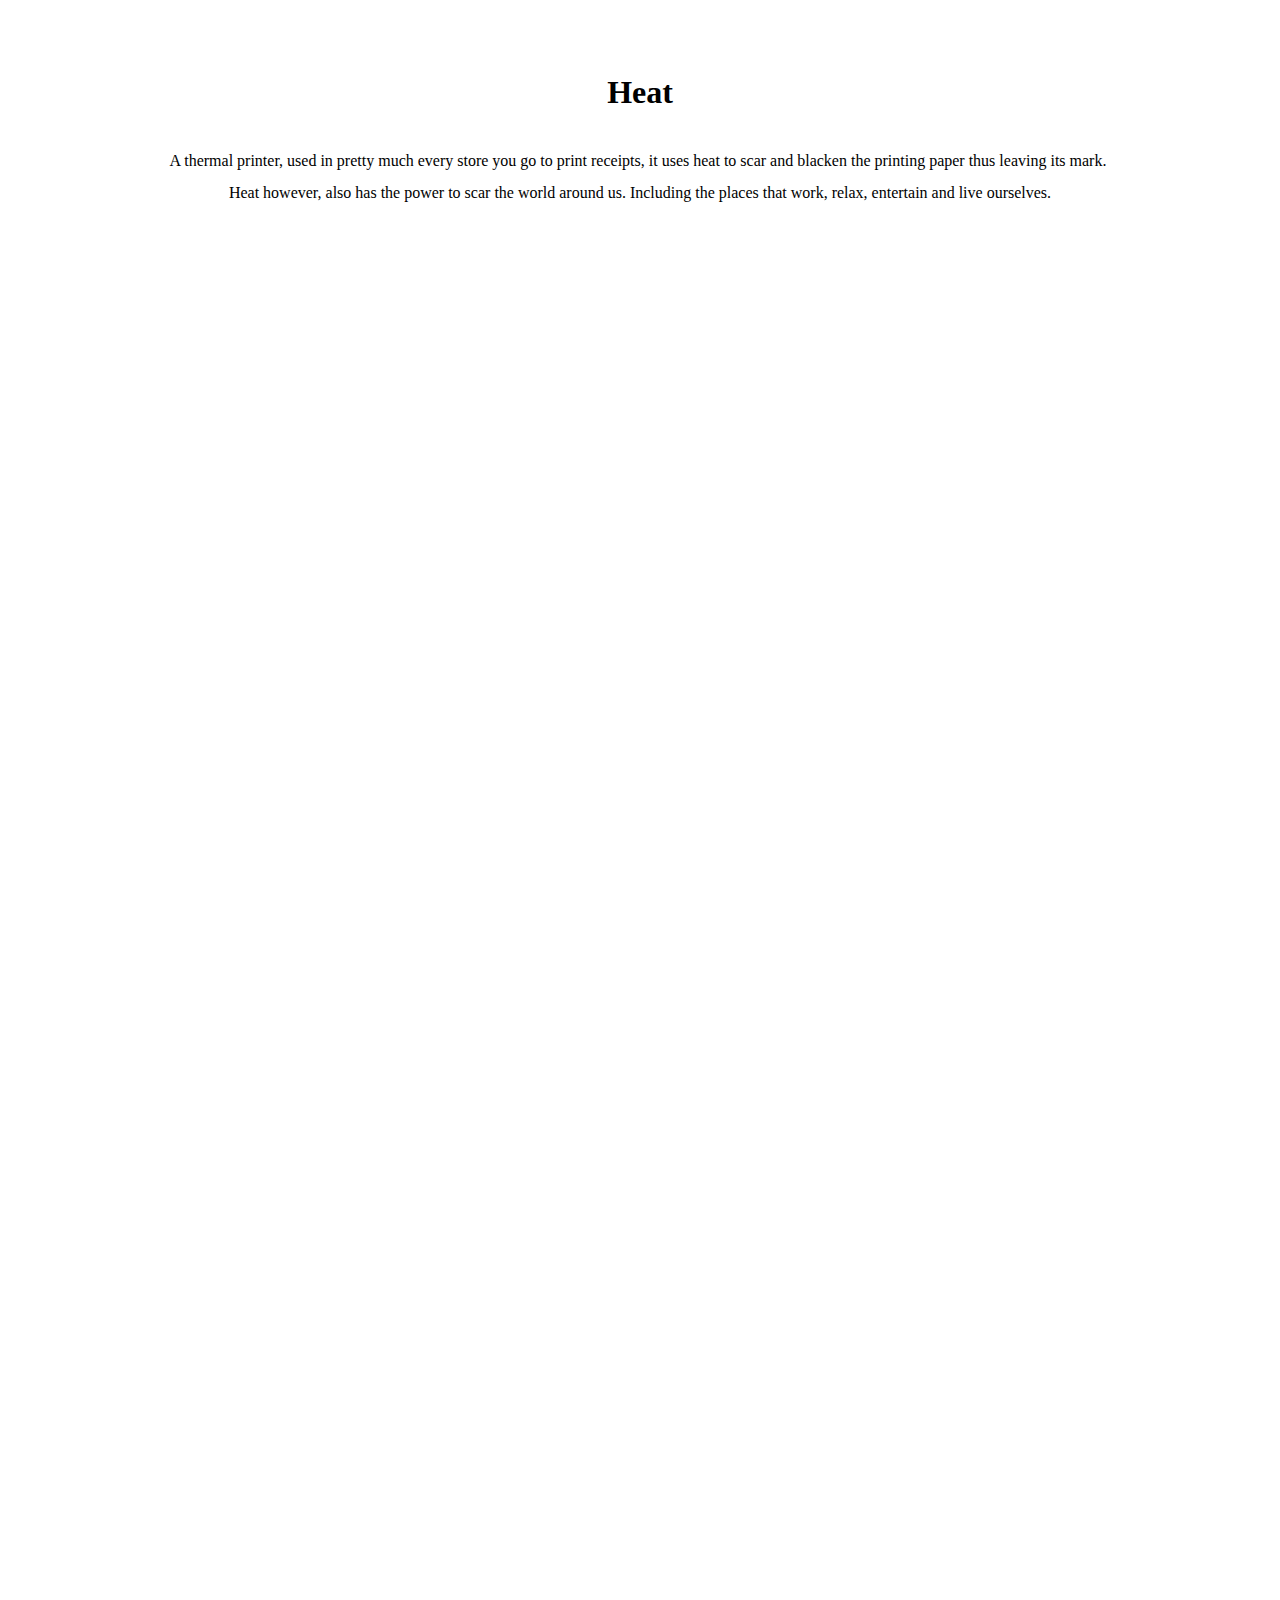
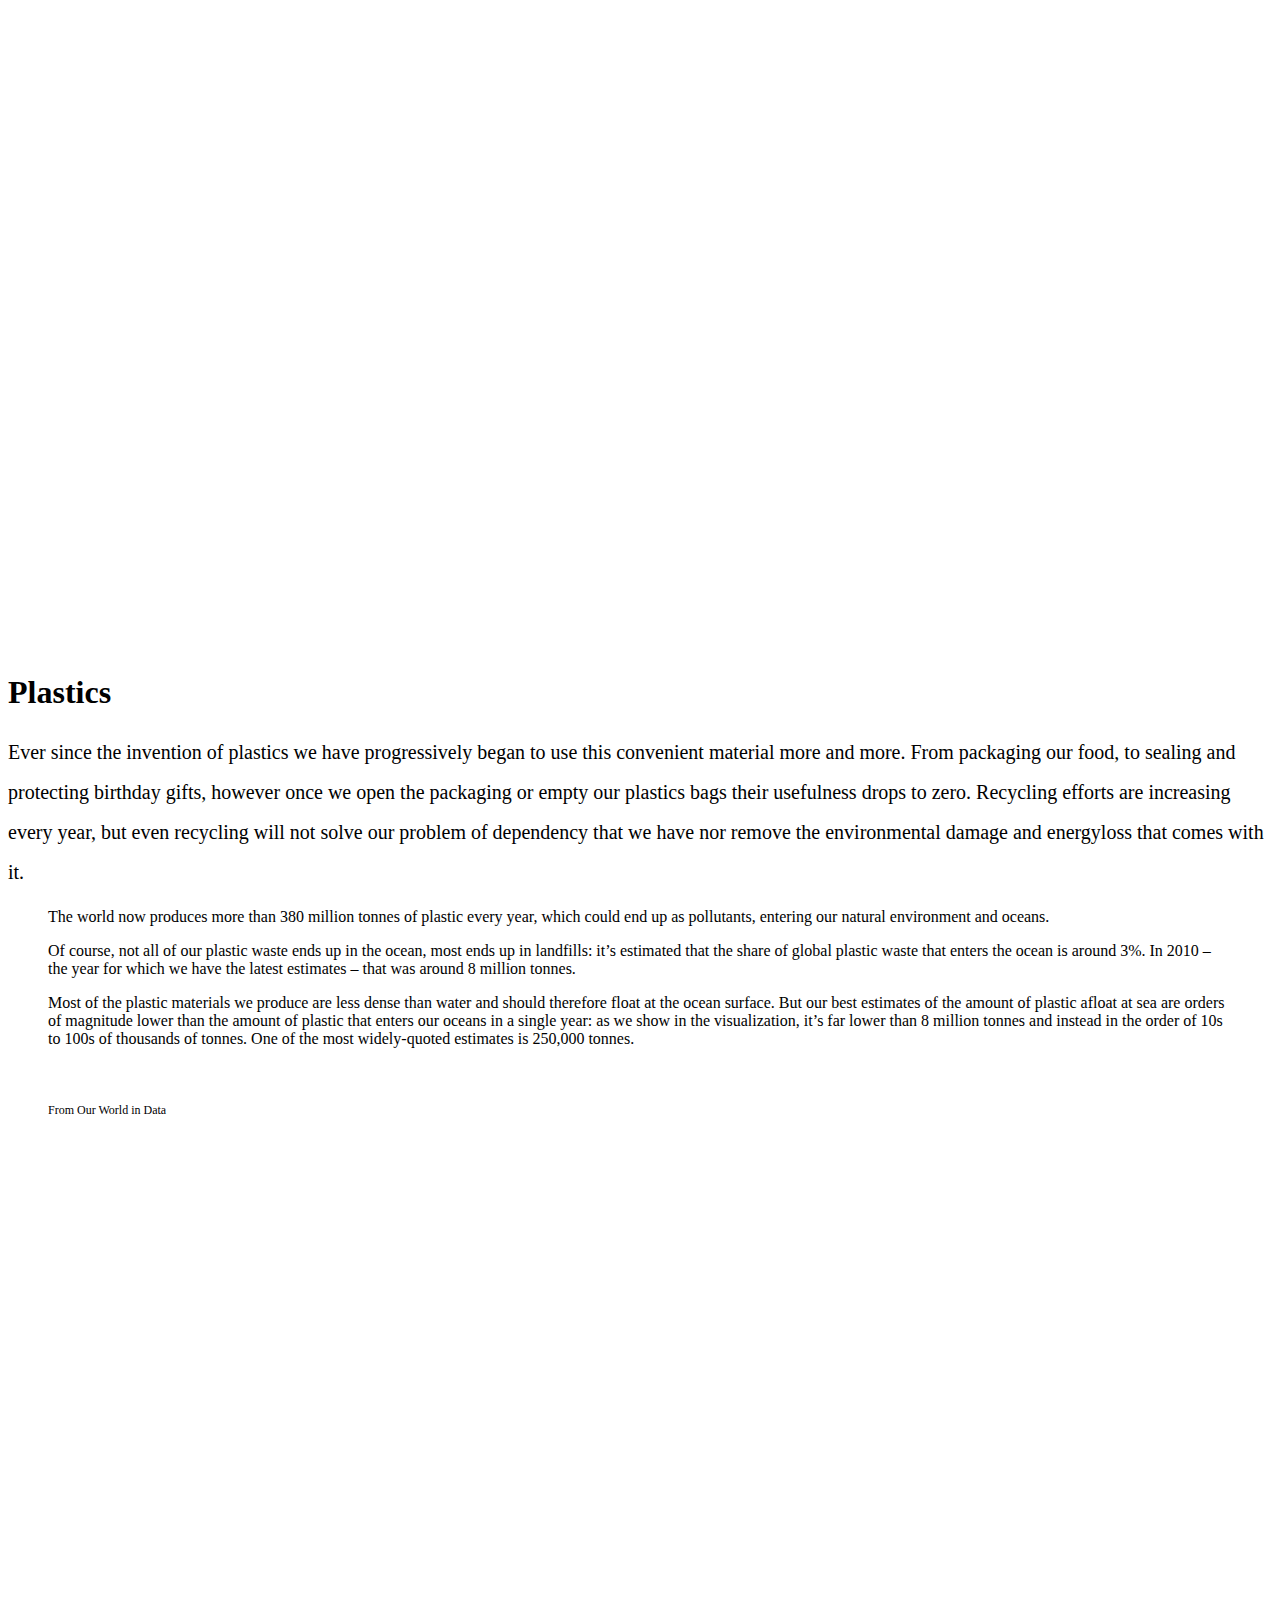
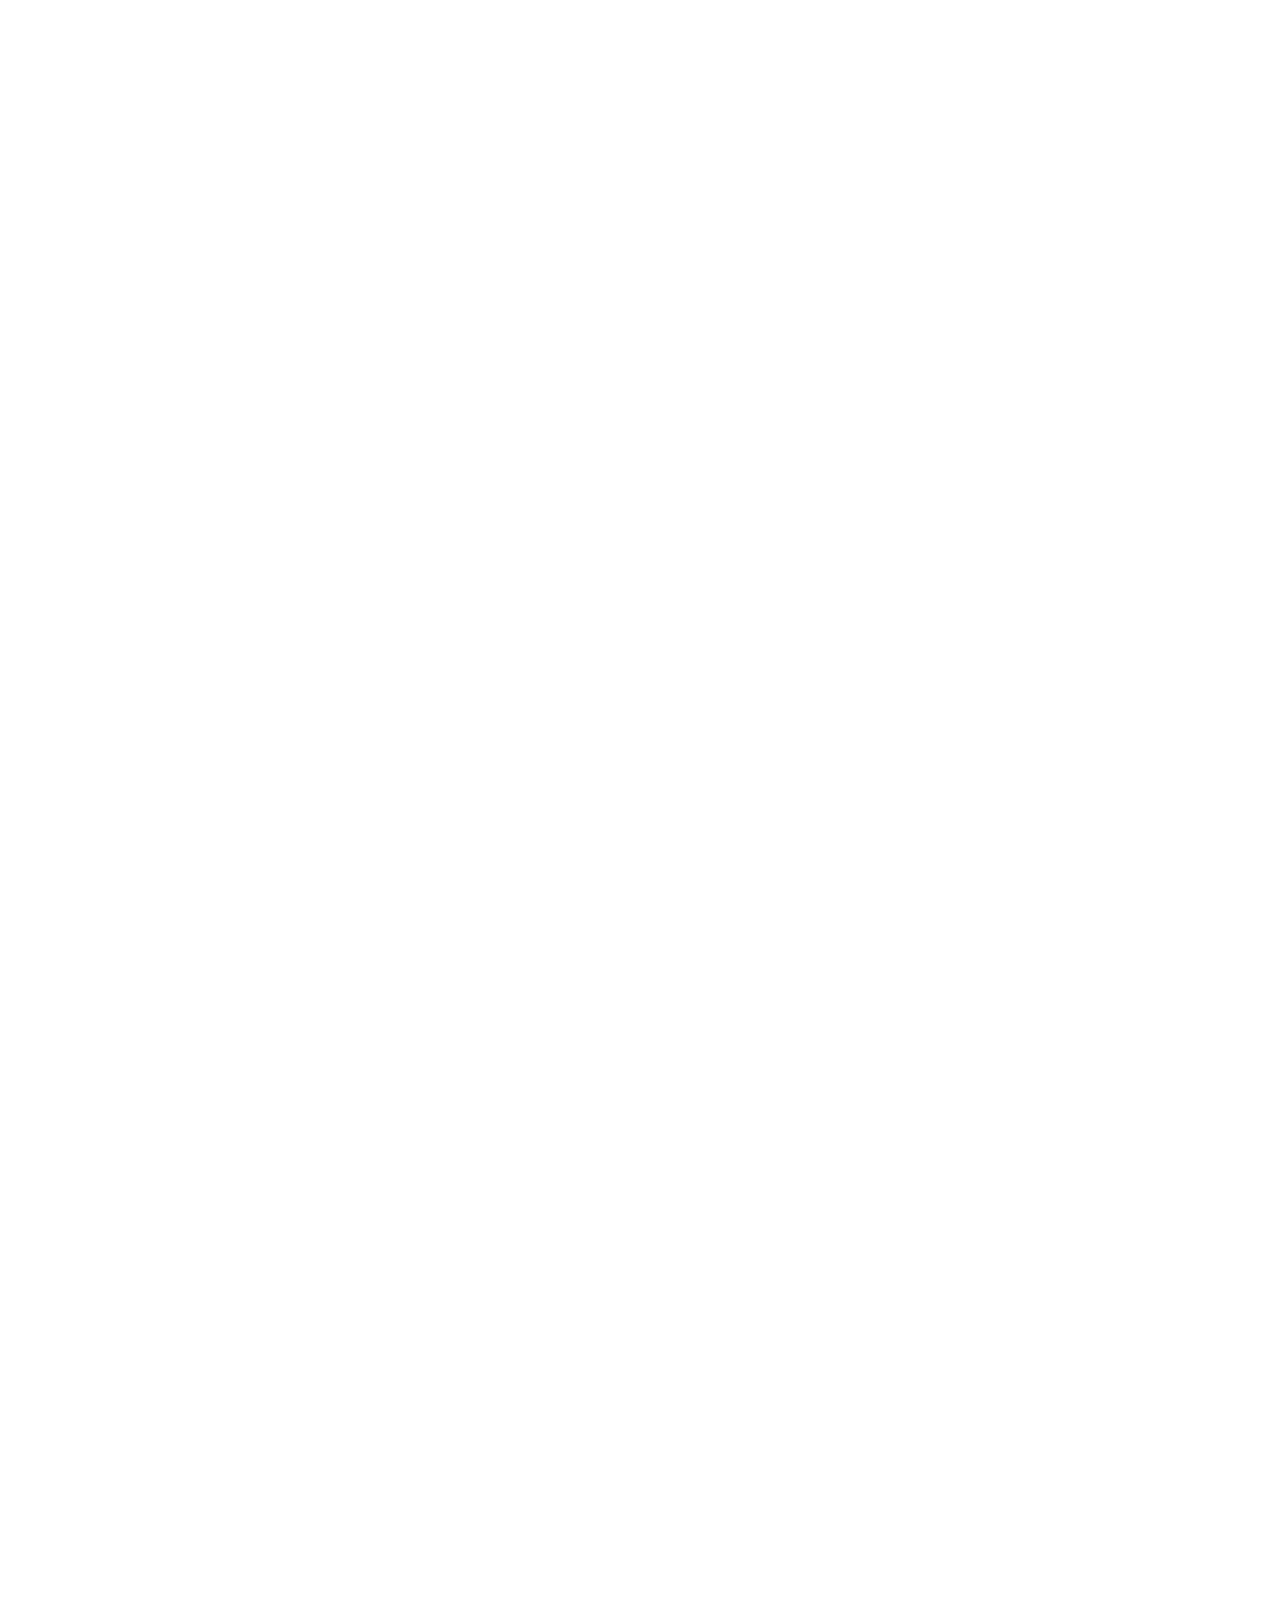
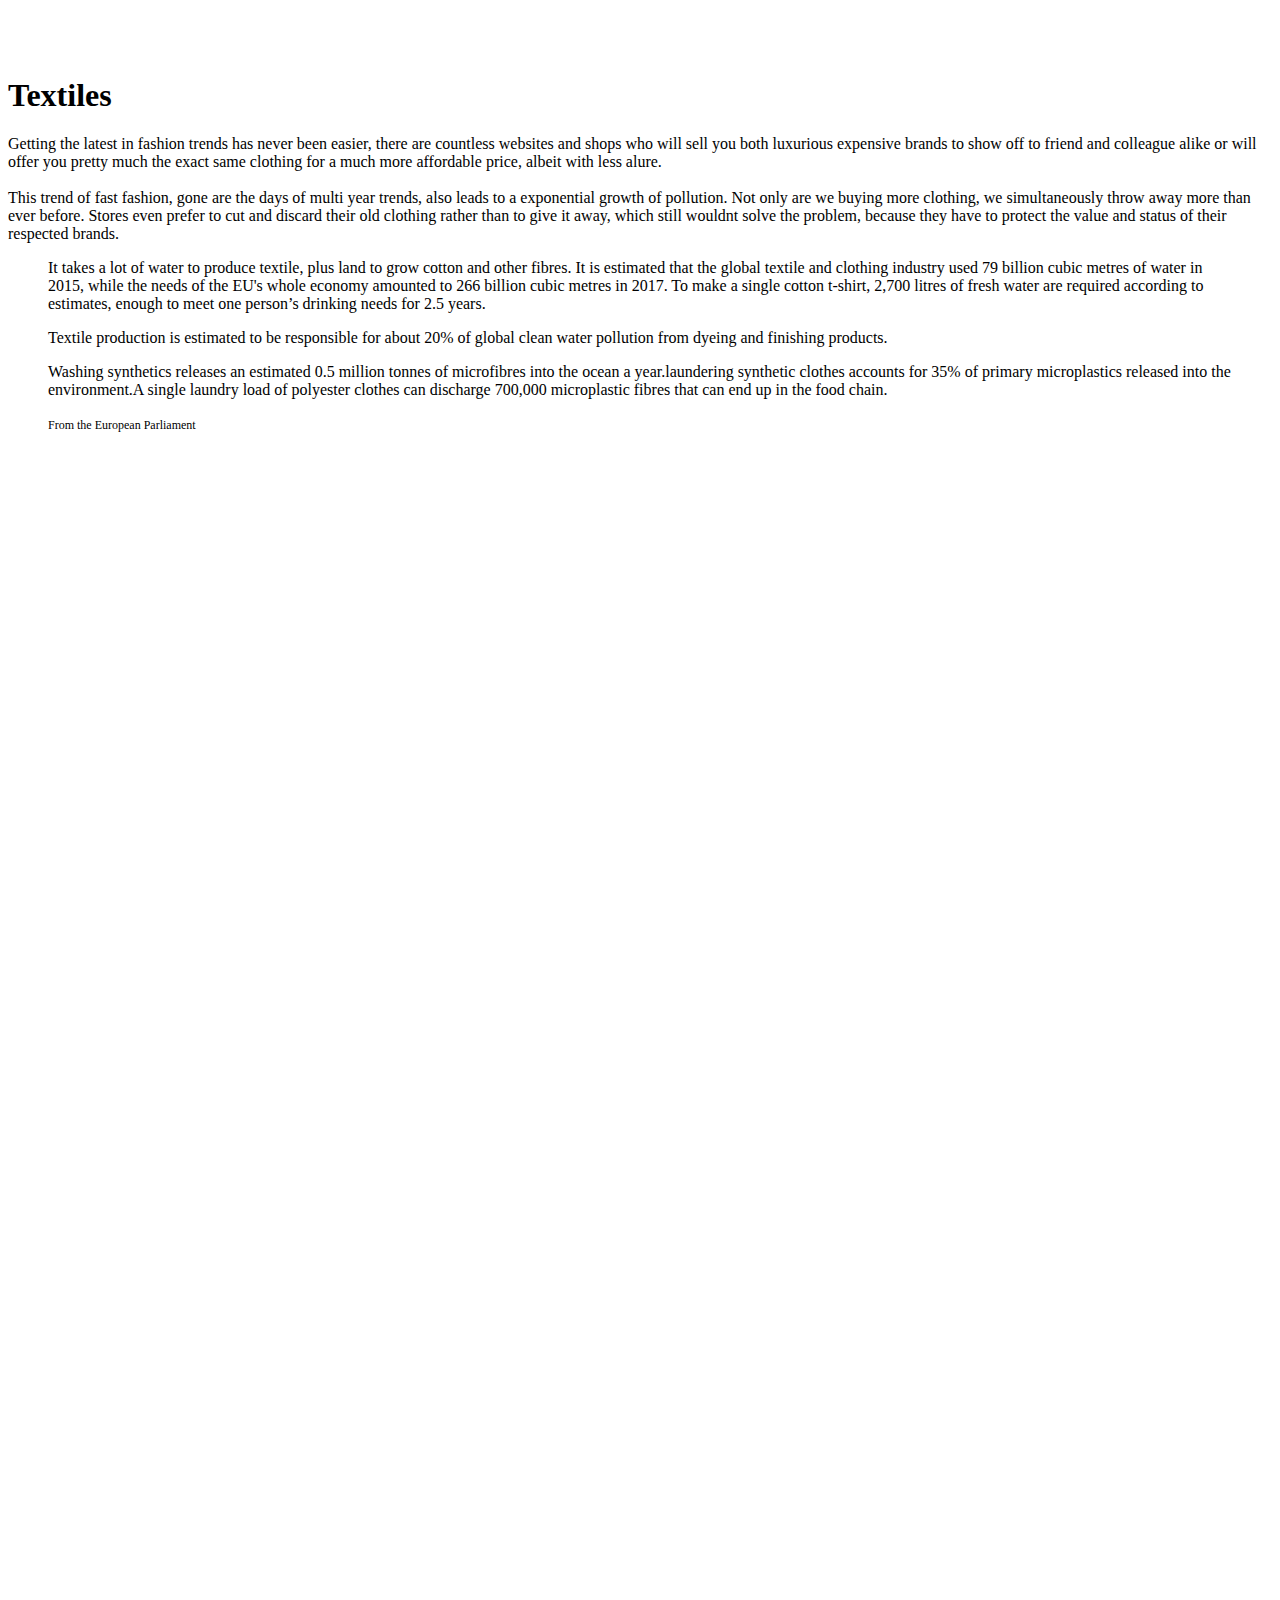
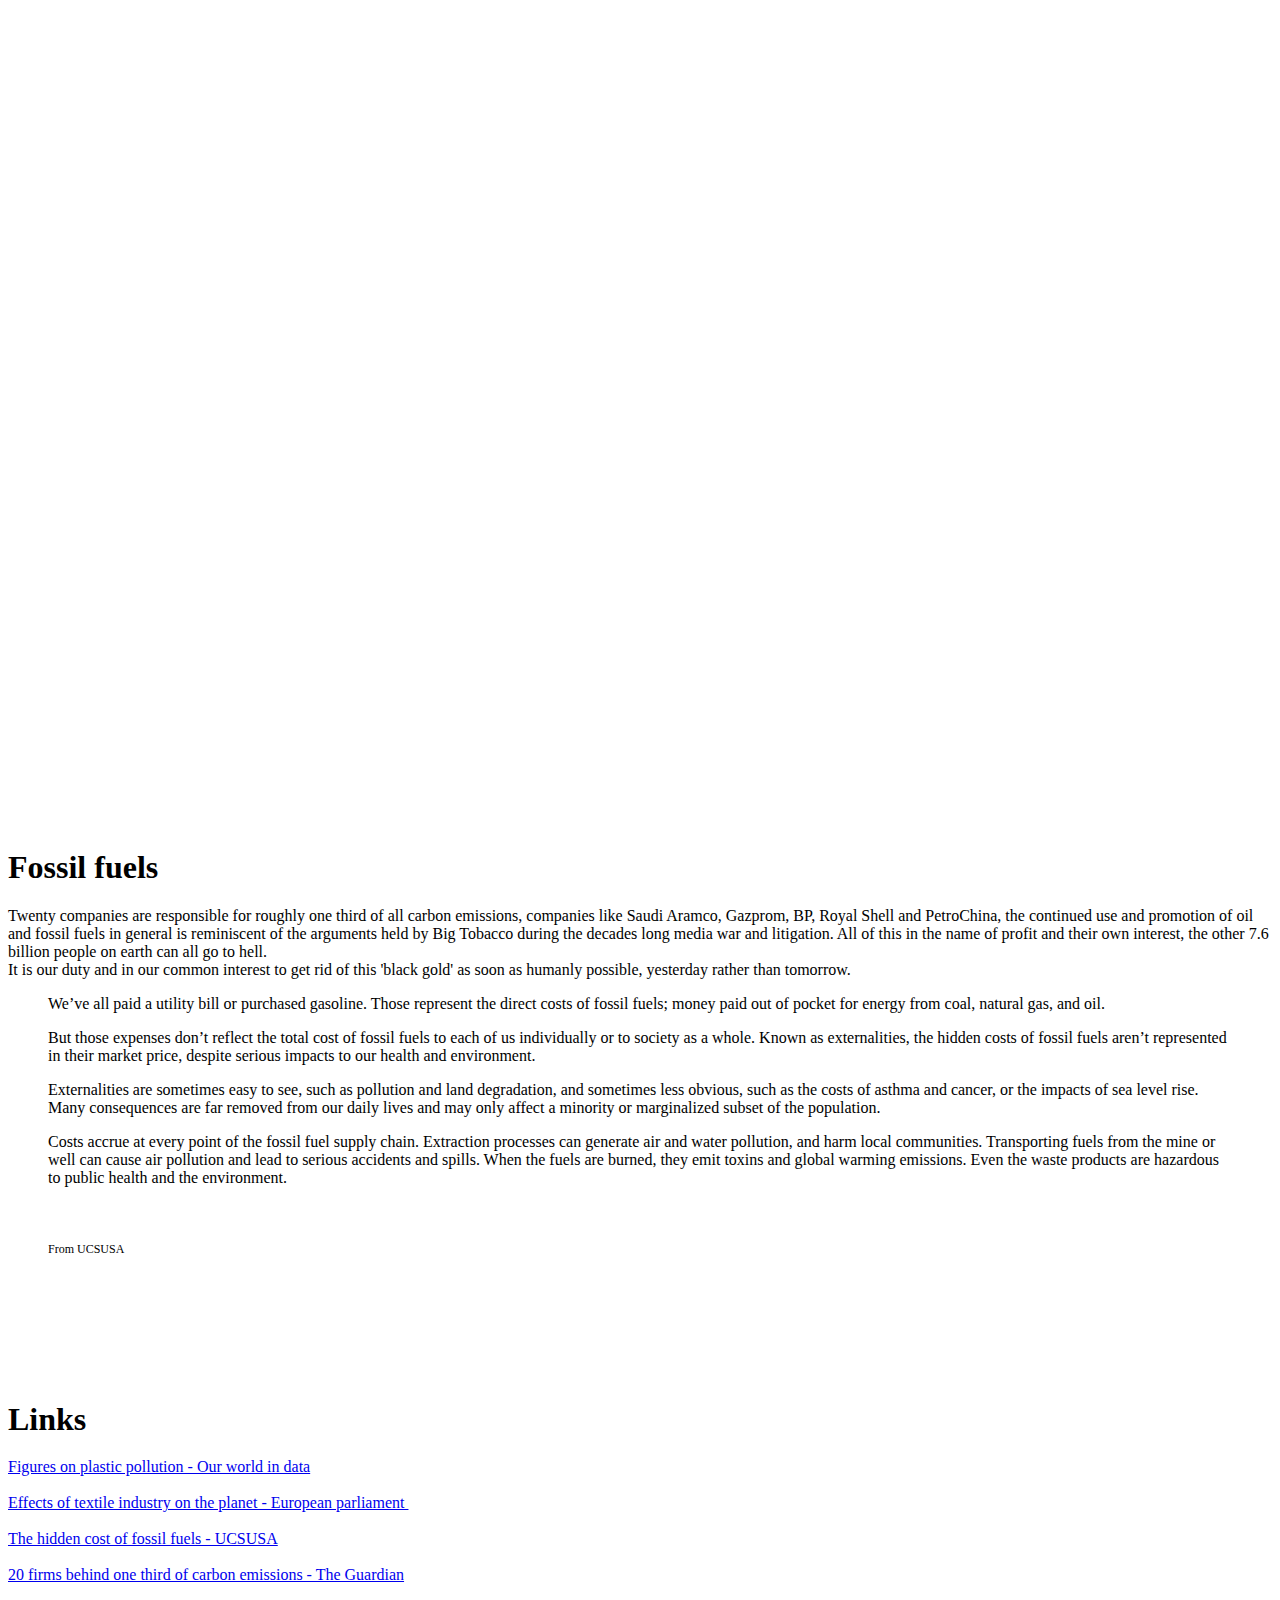
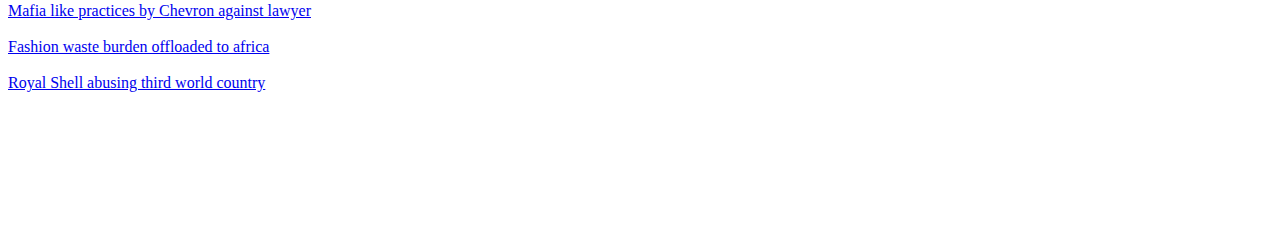
==== Home.html @ 101b6762 "version 1" ====
<!DOCTYPE html>
<html style="font-size: 16px;"><head>
    <meta name="viewport" content="width=device-width, initial-scale=1.0">
    <meta charset="utf-8">
    <meta name="keywords" content=""><meta name="description" content="HEAT
Photo series discussing the one way road we are currently going down. "><meta name="page_type" content="np-template-header-footer-from-plugin">
    <title></title>
    <link rel="stylesheet" href="/nicepage.css" media="screen">
    <script class="u-script" type="text/javascript" src="np://app.desktop.nicepage.com/jquery.js" defer=""></script>
    <script class="u-script" type="text/javascript" src="np://app.desktop.nicepage.com/nicepage.js" defer=""></script>
<meta name="generator" content="Nicepage 3.14.0, nicepage.com"></head>
<body class="u-body" data-style="blank" data-posts="" data-global-section-properties="{&quot;colorings&quot;:{&quot;light&quot;:[&quot;clean&quot;],&quot;colored&quot;:[&quot;clean&quot;],&quot;dark&quot;:[&quot;dark&quot;]}}" data-source="blank" data-page-sections-style="[]" data-page-coloring-types="{&quot;light&quot;:[&quot;clean&quot;],&quot;colored&quot;:[&quot;clean&quot;],&quot;dark&quot;:[&quot;dark&quot;]}" data-page-category="&quot;Basic&quot;" data-back-link="html-templates" data-back-link-title="HTML Template" data-wp-back-link="wordpress-themes" data-wp-back-link-title="Best WordPress Theme" data-jm-back-link="joomla-templates" data-jm-back-link-title="Joomla Templates" data-created-with-link="html-website-builder" data-created-with-title="HTML Website Builder" data-wp-created-with-link="wordpress-website-builder" data-wp-created-with-title="WordPress Page Builder" data-jm-created-with-link="joomla-page-builder" data-jm-created-with-title="Joomla Template Creator"><section class="u-align-left u-clearfix u-block-196b-1" custom-posts-hash="T" data-posts-content="[{'images':[],'maps':[],'videos':[],'icons':[],'textWidth':1140,'textHeight':436,'id':1,'headingProp':'h3','textProp':'text'}]" data-id="196b" data-style="rich-text-1" id="sec-adfb">
  <div class="u-clearfix u-sheet u-valign-middle u-block-196b-2">
    <div class="fr-view u-clearfix u-rich-text u-text u-block-196b-3"><h1 style="text-align: center;"><span style="line-height: 2; font-weight: 700;">Heat</span></h1><p style="text-align: center;"><span style="line-height: 2.0;">A thermal printer, used in pretty much every store you go to print receipts, it uses heat to scar and blacken the printing paper thus leaving its mark.&nbsp;</span><br><span style="line-height: 2.0;">Heat however, also has the power to scar the world around us. Including the places that work, relax, entertain and live ourselves.</span></p></div>
  </div>
  <style data-mode="XL" data-visited="true">@media (min-width: 1200px) {
  .u-block-196b-2 {
    min-height: 404px;
  }
  .u-block-196b-3 {
    margin-top: 60px;
    margin-bottom: 60px;
    margin-left: 0;
    margin-right: 0;
  }
}</style>
  <style data-mode="LG">@media (max-width: 1199px) and (min-width: 992px) {
  .u-block-196b-2 {
    min-height: 404px;
  }
  .u-block-196b-3 {
    margin-top: 60px;
    margin-bottom: 60px;
    margin-left: 0;
    margin-right: 0;
  }
}</style>
  <style data-mode="MD">@media (max-width: 991px) and (min-width: 768px) {
  .u-block-196b-2 {
    min-height: 404px;
  }
  .u-block-196b-3 {
    margin-top: 60px;
    margin-bottom: 60px;
    margin-left: 0;
    margin-right: 0;
  }
}</style>
  <style data-mode="SM">@media (max-width: 767px) and (min-width: 576px) {
  .u-block-196b-2 {
    min-height: 404px;
  }
  .u-block-196b-3 {
    margin-top: 60px;
    margin-bottom: 60px;
    margin-left: 0;
    margin-right: 0;
  }
}</style>
  <style data-mode="XS">@media (max-width: 575px) {
  .u-block-196b-2 {
    min-height: 404px;
  }
  .u-block-196b-3 {
    margin-top: 60px;
    margin-bottom: 60px;
    margin-left: 0;
    margin-right: 0;
  }
}</style>
</section><section class="u-clearfix u-image u-block-9ffe-1" custom-posts-hash="[]" data-style="blank" data-section-properties="{&quot;margin&quot;:&quot;none&quot;,&quot;stretch&quot;:true}" id="sec-a522" data-source="Blank" data-id="9ffe" data-image-width="1818" data-image-height="2500">
  <div class="u-clearfix u-sheet u-block-9ffe-2"></div>
<style data-mode="XL" data-visited="true">@media (min-width: 1200px) {
  .u-block-9ffe-1 {
    background-image: url("np://user.desktop.nicepage.com/Site_2485802474/images/plastic-export.jpg?rand=66e0");
  }
  .u-block-9ffe-2 {
    min-height: 1780px;
  }
}</style><style data-mode="LG">@media (max-width: 1199px) and (min-width: 992px) {
  .u-block-9ffe-1 {
    background-image: url("np://user.desktop.nicepage.com/Site_2485802474/images/plastic-export.jpg?rand=66e0");
  }
  .u-block-9ffe-2 {
    min-height: 1468px;
  }
}</style><style data-mode="MD">@media (max-width: 991px) and (min-width: 768px) {
  .u-block-9ffe-1 {
    background-image: url("np://user.desktop.nicepage.com/Site_2485802474/images/plastic-export.jpg?rand=66e0");
  }
  .u-block-9ffe-2 {
    min-height: 1124px;
  }
}</style><style data-mode="SM">@media (max-width: 767px) and (min-width: 576px) {
  .u-block-9ffe-1 {
    background-image: url("np://user.desktop.nicepage.com/Site_2485802474/images/plastic-export.jpg?rand=66e0");
  }
  .u-block-9ffe-2 {
    min-height: 843px;
  }
}</style><style data-mode="XS">@media (max-width: 575px) {
  .u-block-9ffe-1 {
    background-image: url("np://user.desktop.nicepage.com/Site_2485802474/images/plastic-export.jpg?rand=66e0");
  }
  .u-block-9ffe-2 {
    min-height: 531px;
  }
}</style></section><section class="u-align-left u-clearfix u-block-2e30-1" custom-posts-hash="T" data-posts-content="[{'images':[],'maps':[],'videos':[],'icons':[],'textWidth':1140,'textHeight':532,'id':1,'headingProp':'h3','textProp':'text'}]" data-id="2e30" data-style="rich-quote" id="sec-4a35">
  <div class="u-clearfix u-sheet u-block-2e30-2">
    <div class="fr-view u-clearfix u-rich-text u-text u-block-2e30-3"><h1 style="text-align: left;">Plastics</h1><p style="text-align: left;"><span style="line-height: 2; font-size: 1.25rem;">Ever since the invention of plastics we have progressively began to use this convenient material more and more. From packaging our food, to sealing and protecting birthday gifts, however once we open the packaging or empty our plastics bags their usefulness drops to zero. Recycling efforts are increasing every year, but even recycling will not solve our problem of dependency that we have nor remove the environmental damage and energyloss that comes with it.&nbsp;</span></p><blockquote><p>The world now produces more than 380 million tonnes of plastic every year, which could end up as pollutants, entering our natural environment and oceans.</p><p>Of course, not all of our plastic waste ends up in the ocean, most ends up in landfills: it’s estimated that the share of global plastic waste that enters the ocean is around 3%. In 2010 – the year for which we have the latest estimates – that was around 8 million tonnes.</p><p>Most of the plastic materials we produce are less dense than water and should therefore float at the ocean surface. But our best estimates of the amount of plastic afloat at sea are orders of magnitude lower than the amount of plastic that enters our oceans in a single year: as we show in the visualization, it’s far lower than 8 million tonnes and instead in the order of 10s to 100s of thousands of tonnes. One of the most widely-quoted estimates is 250,000 tonnes.</p><p><br><br><span style="font-size: 0.75rem;">From Our World in Data&nbsp;</span></p></blockquote></div>
  </div>
  <style data-mode="XL" data-visited="true">@media (min-width: 1200px) {
  .u-block-2e30-2 {
    min-height: 763px;
  }
  .u-block-2e30-3 {
    margin-top: 30px;
    margin-left: 0;
    margin-right: 0;
    margin-bottom: 60px;
  }
}</style>
  <style data-mode="LG">@media (max-width: 1199px) and (min-width: 992px) {
  .u-block-2e30-2 {
    min-height: 763px;
  }
  .u-block-2e30-3 {
    width: 700px;
    margin-top: 30px;
    margin-bottom: 60px;
    margin-left: 0;
    margin-right: 0;
  }
}</style>
  <style data-mode="MD">@media (max-width: 991px) and (min-width: 768px) {
  .u-block-2e30-2 {
    min-height: 763px;
  }
  .u-block-2e30-3 {
    width: 700px;
    margin-top: 30px;
    margin-bottom: 60px;
    margin-left: 0;
    margin-right: 0;
  }
}</style>
  <style data-mode="SM">@media (max-width: 767px) and (min-width: 576px) {
  .u-block-2e30-2 {
    min-height: 763px;
  }
  .u-block-2e30-3 {
    width: 540px;
    margin-top: 30px;
    margin-bottom: 60px;
    margin-left: 0;
    margin-right: 0;
  }
}</style>
  <style data-mode="XS">@media (max-width: 575px) {
  .u-block-2e30-2 {
    min-height: 763px;
  }
  .u-block-2e30-3 {
    width: 340px;
    margin-top: 30px;
    margin-bottom: 60px;
    margin-left: 0;
    margin-right: 0;
  }
}</style>
</section><section class="u-clearfix u-image u-block-626e-1" custom-posts-hash="[]" data-style="blank" data-section-properties="{&quot;margin&quot;:&quot;none&quot;,&quot;stretch&quot;:true}" id="sec-ae5c" data-source="Blank" data-id="626e" data-image-width="1164" data-image-height="1600">
  <div class="u-clearfix u-sheet u-block-626e-2"></div>
<style data-mode="XL">@media (min-width: 1200px) {
  .u-block-626e-1 {
    background-image: url("np://user.desktop.nicepage.com/Site_2485802474/images/sweat-export.jpg?rand=2584");
  }
  .u-block-626e-2 {
    min-height: 1780px;
  }
}</style><style data-mode="LG">@media (max-width: 1199px) and (min-width: 992px) {
  .u-block-626e-1 {
    background-image: url("np://user.desktop.nicepage.com/Site_2485802474/images/sweat-export.jpg?rand=2584");
  }
  .u-block-626e-2 {
    min-height: 1468px;
  }
}</style><style data-mode="MD">@media (max-width: 991px) and (min-width: 768px) {
  .u-block-626e-1 {
    background-image: url("np://user.desktop.nicepage.com/Site_2485802474/images/sweat-export.jpg?rand=2584");
  }
  .u-block-626e-2 {
    min-height: 1124px;
  }
}</style><style data-mode="SM">@media (max-width: 767px) and (min-width: 576px) {
  .u-block-626e-1 {
    background-image: url("np://user.desktop.nicepage.com/Site_2485802474/images/sweat-export.jpg?rand=2584");
  }
  .u-block-626e-2 {
    min-height: 843px;
  }
}</style><style data-mode="XS">@media (max-width: 575px) {
  .u-block-626e-1 {
    background-image: url("np://user.desktop.nicepage.com/Site_2485802474/images/sweat-export.jpg?rand=2584");
  }
  .u-block-626e-2 {
    min-height: 531px;
  }
}</style></section><section class="u-align-left u-clearfix u-block-1e3a-1" custom-posts-hash="T" data-posts-content="[{'images':[],'maps':[],'videos':[],'icons':[],'textWidth':1140,'textHeight':532,'id':1,'headingProp':'h3','textProp':'text'}]" data-id="1e3a" data-style="rich-quote" id="carousel_4d41">
  <div class="u-clearfix u-sheet u-valign-middle u-block-1e3a-2">
    <div class="fr-view u-clearfix u-rich-text u-text u-block-1e3a-3"><h1 style="text-align: left;">Textiles</h1><p style="text-align: left;">Getting the latest in fashion trends has never been easier, there are countless websites and shops who will sell you both luxurious expensive brands to show off to friend and colleague alike or will offer you pretty much the exact same clothing for a much more affordable price, albeit with less alure.<br><br>This trend of fast fashion, gone are the days of multi year trends, also leads to a exponential growth of pollution. Not only are we buying more clothing, we simultaneously throw away more than ever before. Stores even prefer to cut and discard their old clothing rather than to give it away, which still wouldnt solve the problem, because they have to protect the value and status of their respected brands.&nbsp;</p><blockquote><p>It takes a lot of water to produce textile, plus land to grow cotton and other fibres. It is estimated that the global textile and clothing industry used 79 billion cubic metres of water in 2015, while the needs of the EU's whole economy amounted to 266 billion cubic metres in 2017. To make a single cotton t-shirt, 2,700 litres of fresh water are required according to estimates, enough to meet one person’s drinking needs for 2.5 years.</p><p>Textile production is estimated to be responsible for about 20% of global clean water pollution from dyeing and finishing products.</p><p>Washing synthetics releases an estimated 0.5 million tonnes of microfibres into the ocean a year.laundering synthetic clothes accounts for 35% of primary microplastics released into the environment.A single laundry load of polyester clothes can discharge 700,000 microplastic fibres that can end up in the food chain.</p><p><span style="font-size: 0.75rem;">From the European Parliament</span></p></blockquote></div>
  </div>
  <style data-mode="XL" data-visited="true">@media (min-width: 1200px) {
  .u-block-1e3a-2 {
    min-height: 532px;
  }
  .u-block-1e3a-3 {
    margin-top: 60px;
    margin-bottom: 60px;
    margin-left: 0;
    margin-right: 0;
  }
}</style>
  <style data-mode="LG">@media (max-width: 1199px) and (min-width: 992px) {
  .u-block-1e3a-2 {
    min-height: 532px;
  }
  .u-block-1e3a-3 {
    width: 700px;
    margin-top: 60px;
    margin-bottom: 60px;
    margin-left: 0;
    margin-right: 0;
  }
}</style>
  <style data-mode="MD">@media (max-width: 991px) and (min-width: 768px) {
  .u-block-1e3a-2 {
    min-height: 532px;
  }
  .u-block-1e3a-3 {
    width: 700px;
    margin-top: 60px;
    margin-bottom: 60px;
    margin-left: 0;
    margin-right: 0;
  }
}</style>
  <style data-mode="SM">@media (max-width: 767px) and (min-width: 576px) {
  .u-block-1e3a-2 {
    min-height: 532px;
  }
  .u-block-1e3a-3 {
    width: 540px;
    margin-top: 60px;
    margin-bottom: 60px;
    margin-left: 0;
    margin-right: 0;
  }
}</style>
  <style data-mode="XS">@media (max-width: 575px) {
  .u-block-1e3a-2 {
    min-height: 532px;
  }
  .u-block-1e3a-3 {
    width: 340px;
    margin-top: 60px;
    margin-bottom: 60px;
    margin-left: 0;
    margin-right: 0;
  }
}</style>
</section><section class="u-clearfix u-image u-block-23a7-1" custom-posts-hash="[]" data-style="blank" data-section-properties="{&quot;margin&quot;:&quot;none&quot;,&quot;stretch&quot;:true}" id="sec-833b" data-source="Blank" data-id="23a7" data-image-width="1164" data-image-height="1600">
  <div class="u-clearfix u-sheet u-block-23a7-2"></div>
<style data-mode="XL">@media (min-width: 1200px) {
  .u-block-23a7-1 {
    background-image: url("np://user.desktop.nicepage.com/Site_2485802474/images/oil-export.jpg?rand=56bf");
  }
  .u-block-23a7-2 {
    min-height: 1780px;
  }
}</style><style data-mode="LG">@media (max-width: 1199px) and (min-width: 992px) {
  .u-block-23a7-1 {
    background-image: url("np://user.desktop.nicepage.com/Site_2485802474/images/oil-export.jpg?rand=56bf");
  }
  .u-block-23a7-2 {
    min-height: 1468px;
  }
}</style><style data-mode="MD">@media (max-width: 991px) and (min-width: 768px) {
  .u-block-23a7-1 {
    background-image: url("np://user.desktop.nicepage.com/Site_2485802474/images/oil-export.jpg?rand=56bf");
  }
  .u-block-23a7-2 {
    min-height: 1124px;
  }
}</style><style data-mode="SM">@media (max-width: 767px) and (min-width: 576px) {
  .u-block-23a7-1 {
    background-image: url("np://user.desktop.nicepage.com/Site_2485802474/images/oil-export.jpg?rand=56bf");
  }
  .u-block-23a7-2 {
    min-height: 843px;
  }
}</style><style data-mode="XS">@media (max-width: 575px) {
  .u-block-23a7-1 {
    background-image: url("np://user.desktop.nicepage.com/Site_2485802474/images/oil-export.jpg?rand=56bf");
  }
  .u-block-23a7-2 {
    min-height: 531px;
  }
}</style></section><section class="u-align-left u-clearfix u-block-be7b-1" custom-posts-hash="T" data-posts-content="[{'images':[],'maps':[],'videos':[],'icons':[],'textWidth':1140,'textHeight':532,'id':1,'headingProp':'h3','textProp':'text'}]" data-id="be7b" data-style="rich-quote" id="carousel_eef0">
  <div class="u-clearfix u-sheet u-valign-middle u-block-be7b-2">
    <div class="fr-view u-clearfix u-rich-text u-text u-block-be7b-3"><h1 style="text-align: left;">Fossil fuels</h1><p style="text-align: left;">Twenty companies are responsible for roughly one third of all carbon emissions, companies like Saudi Aramco, Gazprom, BP, Royal Shell and PetroChina, the continued use and promotion of oil and fossil fuels in general is reminiscent of the arguments held by Big Tobacco during the decades long media war and litigation. All of this in the name of profit and their own interest, the other 7.6 billion people on earth can all go to hell. <br>It is our duty and in our common interest to get rid of this 'black gold' as soon as humanly possible, yesterday rather than tomorrow.&nbsp;</p><blockquote><p>We’ve all paid a utility bill or purchased gasoline. Those represent the direct costs of fossil fuels; money paid out of pocket for energy from coal, natural gas, and oil.</p><p>But those expenses don’t reflect the total cost of fossil fuels to each of us individually or to society as a whole. Known as externalities, the hidden costs of fossil fuels aren’t represented in their market price, despite serious impacts to our health and environment.</p><p>Externalities are sometimes easy to see, such as pollution and land degradation, and sometimes less obvious, such as the costs of asthma and cancer, or the impacts of sea level rise. Many consequences are far removed from our daily lives and may only affect a minority or marginalized subset of the population.</p><p>Costs accrue at every point of the fossil fuel supply chain. Extraction processes can generate air and water pollution, and harm local communities. Transporting fuels from the mine or well can cause air pollution and lead to serious accidents and spills. When the fuels are burned, they emit toxins and global warming emissions. Even the waste products are hazardous to public health and the environment.</p><p><br></p><p style="text-align: left;"><span style="line-height: 2; font-size: 0.75rem;">From UCSUSA</span></p><p></p></blockquote></div>
  </div>
  <style data-mode="XL" data-visited="true">@media (min-width: 1200px) {
  .u-block-be7b-2 {
    min-height: 532px;
  }
  .u-block-be7b-3 {
    margin-top: 60px;
    margin-bottom: 60px;
    margin-left: 0;
    margin-right: 0;
  }
}</style>
  <style data-mode="LG">@media (max-width: 1199px) and (min-width: 992px) {
  .u-block-be7b-2 {
    min-height: 532px;
  }
  .u-block-be7b-3 {
    width: 700px;
    margin-top: 60px;
    margin-bottom: 60px;
    margin-left: 0;
    margin-right: 0;
  }
}</style>
  <style data-mode="MD">@media (max-width: 991px) and (min-width: 768px) {
  .u-block-be7b-2 {
    min-height: 532px;
  }
  .u-block-be7b-3 {
    width: 700px;
    margin-top: 60px;
    margin-bottom: 60px;
    margin-left: 0;
    margin-right: 0;
  }
}</style>
  <style data-mode="SM">@media (max-width: 767px) and (min-width: 576px) {
  .u-block-be7b-2 {
    min-height: 532px;
  }
  .u-block-be7b-3 {
    width: 540px;
    margin-top: 60px;
    margin-bottom: 60px;
    margin-left: 0;
    margin-right: 0;
  }
}</style>
  <style data-mode="XS">@media (max-width: 575px) {
  .u-block-be7b-2 {
    min-height: 532px;
  }
  .u-block-be7b-3 {
    width: 340px;
    margin-top: 60px;
    margin-bottom: 60px;
    margin-left: 0;
    margin-right: 0;
  }
}</style>
</section><section class="u-clearfix u-block-ebb3-1" custom-posts-hash="[]" data-style="blank" data-section-properties="{&quot;margin&quot;:&quot;none&quot;,&quot;stretch&quot;:true}" id="sec-bb2a" data-source="Blank" data-id="ebb3">
  <div class="u-clearfix u-sheet u-block-ebb3-2"><h1 class="u-text u-text-default u-block-ebb3-3">Links<br></h1><p class="u-text u-text-default u-block-ebb3-4"><a href="https://ourworldindata.org/plastic-pollution" class="u-active-none u-border-none u-btn u-button-link u-button-style u-hover-none u-none u-text-palette-1-base u-block-ebb3-5">Figures on plastic pollution - Our world in data</a><br><br><a href="https://www.europarl.europa.eu/news/en/headlines/society/20201208STO93327/the-impact-of-textile-production-and-waste-on-the-environment-infographic" class="u-active-none u-border-none u-btn u-button-link u-button-style u-hover-none u-none u-text-palette-1-base u-block-ebb3-6">Effects of textile industry on the planet - European parliament&nbsp;</a><br><br><a href="https://www.ucsusa.org/resources/hidden-costs-fossil-fuels" class="u-active-none u-border-none u-btn u-button-link u-button-style u-hover-none u-none u-text-palette-1-base u-block-ebb3-7">The hidden cost of fossil fuels - UCSUSA</a><br><br><a href="https://www.theguardian.com/environment/2019/oct/09/revealed-20-firms-third-carbon-emissions" class="u-active-none u-border-none u-btn u-button-link u-button-style u-hover-none u-none u-text-palette-1-base u-block-ebb3-8">20 firms behind one third of carbon emissions - The Guardian</a><br><br><a href="https://www.youtube.com/watch?v=jrpLNMjH31U" class="u-active-none u-border-none u-btn u-button-link u-button-style u-hover-none u-none u-text-palette-1-base u-block-ebb3-9">Mafia like practices by Chevron against lawyer</a><br><br><a href="https://www.youtube.com/watch?v=UC4oFmX8tHw" class="u-active-none u-border-none u-btn u-button-link u-button-style u-hover-none u-none u-text-palette-1-base u-block-ebb3-11">Fashion waste burden offloaded to africa</a>&nbsp;<br><br><a href="https://www.youtube.com/watch?v=SuTYihf_xlc" class="u-active-none u-border-none u-btn u-button-link u-button-style u-hover-none u-none u-text-palette-1-base u-block-ebb3-10">Royal Shell abusing third world country</a>&nbsp;</p></div>
<style data-mode="XL" data-visited="true">@media (min-width: 1200px) {
  .u-block-ebb3-2 {
    min-height: 427px;
  }
  .u-block-ebb3-3 {
    margin-top: 20px;
    margin-right: auto;
    margin-bottom: 0;
    margin-left: 0;
  }
  .u-block-ebb3-4 {
    margin-top: 20px;
    margin-right: auto;
    margin-bottom: 60px;
    margin-left: 0;
  }
  .u-block-ebb3-5 {
    padding-top: 0;
    padding-bottom: 0;
    padding-left: 0;
    padding-right: 0;
  }
  .u-block-ebb3-6 {
    padding-top: 0;
    padding-bottom: 0;
    padding-left: 0;
    padding-right: 0;
  }
  .u-block-ebb3-7 {
    padding-top: 0;
    padding-bottom: 0;
    padding-left: 0;
    padding-right: 0;
  }
  .u-block-ebb3-8 {
    padding-top: 0;
    padding-bottom: 0;
    padding-left: 0;
    padding-right: 0;
  }
  .u-block-ebb3-9 {
    padding-top: 0;
    padding-bottom: 0;
    padding-left: 0;
    padding-right: 0;
  }
  .u-block-ebb3-11 {
    padding-top: 0;
    padding-bottom: 0;
    padding-left: 0;
    padding-right: 0;
  }
  .u-block-ebb3-10 {
    padding-top: 0;
    padding-bottom: 0;
    padding-left: 0;
    padding-right: 0;
  }
}</style><style data-mode="LG">@media (max-width: 1199px) and (min-width: 992px) {
  .u-block-ebb3-2 {
    min-height: 427px;
  }
  .u-block-ebb3-3 {
    margin-left: 0;
    margin-right: auto;
    margin-bottom: 0;
    margin-top: 20px;
  }
  .u-block-ebb3-4 {
    margin-top: 20px;
    margin-right: auto;
    margin-bottom: 60px;
    margin-left: 0;
  }
  .u-block-ebb3-5 {
    padding-top: 0;
    padding-bottom: 0;
    padding-left: 0;
    padding-right: 0;
  }
  .u-block-ebb3-6 {
    padding-top: 0;
    padding-bottom: 0;
    padding-left: 0;
    padding-right: 0;
  }
  .u-block-ebb3-7 {
    padding-top: 0;
    padding-bottom: 0;
    padding-left: 0;
    padding-right: 0;
  }
  .u-block-ebb3-8 {
    padding-top: 0;
    padding-bottom: 0;
    padding-left: 0;
    padding-right: 0;
  }
  .u-block-ebb3-9 {
    padding-top: 0;
    padding-bottom: 0;
    padding-left: 0;
    padding-right: 0;
  }
  .u-block-ebb3-11 {
    padding-top: 0;
    padding-bottom: 0;
    padding-left: 0;
    padding-right: 0;
  }
  .u-block-ebb3-10 {
    padding-top: 0;
    padding-bottom: 0;
    padding-left: 0;
    padding-right: 0;
  }
}</style><style data-mode="MD">@media (max-width: 991px) and (min-width: 768px) {
  .u-block-ebb3-2 {
    min-height: 427px;
  }
  .u-block-ebb3-3 {
    margin-left: 0;
    margin-right: auto;
    margin-bottom: 0;
    margin-top: 20px;
  }
  .u-block-ebb3-4 {
    margin-top: 20px;
    margin-right: auto;
    margin-bottom: 60px;
    margin-left: 0;
  }
  .u-block-ebb3-5 {
    padding-top: 0;
    padding-bottom: 0;
    padding-left: 0;
    padding-right: 0;
  }
  .u-block-ebb3-6 {
    padding-top: 0;
    padding-bottom: 0;
    padding-left: 0;
    padding-right: 0;
  }
  .u-block-ebb3-7 {
    padding-top: 0;
    padding-bottom: 0;
    padding-left: 0;
    padding-right: 0;
  }
  .u-block-ebb3-8 {
    padding-top: 0;
    padding-bottom: 0;
    padding-left: 0;
    padding-right: 0;
  }
  .u-block-ebb3-9 {
    padding-top: 0;
    padding-bottom: 0;
    padding-left: 0;
    padding-right: 0;
  }
  .u-block-ebb3-11 {
    padding-top: 0;
    padding-bottom: 0;
    padding-left: 0;
    padding-right: 0;
  }
  .u-block-ebb3-10 {
    padding-top: 0;
    padding-bottom: 0;
    padding-left: 0;
    padding-right: 0;
  }
}</style><style data-mode="SM">@media (max-width: 767px) and (min-width: 576px) {
  .u-block-ebb3-2 {
    min-height: 427px;
  }
  .u-block-ebb3-3 {
    margin-left: 0;
    margin-right: auto;
    margin-bottom: 0;
    margin-top: 20px;
  }
  .u-block-ebb3-4 {
    margin-top: 20px;
    margin-right: auto;
    margin-bottom: 60px;
    margin-left: 0;
  }
  .u-block-ebb3-5 {
    padding-top: 0;
    padding-bottom: 0;
    padding-left: 0;
    padding-right: 0;
  }
  .u-block-ebb3-6 {
    padding-top: 0;
    padding-bottom: 0;
    padding-left: 0;
    padding-right: 0;
  }
  .u-block-ebb3-7 {
    padding-top: 0;
    padding-bottom: 0;
    padding-left: 0;
    padding-right: 0;
  }
  .u-block-ebb3-8 {
    padding-top: 0;
    padding-bottom: 0;
    padding-left: 0;
    padding-right: 0;
  }
  .u-block-ebb3-9 {
    padding-top: 0;
    padding-bottom: 0;
    padding-left: 0;
    padding-right: 0;
  }
  .u-block-ebb3-11 {
    padding-top: 0;
    padding-bottom: 0;
    padding-left: 0;
    padding-right: 0;
  }
  .u-block-ebb3-10 {
    padding-top: 0;
    padding-bottom: 0;
    padding-left: 0;
    padding-right: 0;
  }
}</style><style data-mode="XS">@media (max-width: 575px) {
  .u-block-ebb3-2 {
    min-height: 427px;
  }
  .u-block-ebb3-3 {
    margin-left: 0;
    margin-right: auto;
    margin-bottom: 0;
    margin-top: 20px;
  }
  .u-block-ebb3-4 {
    margin-top: 20px;
    margin-right: auto;
    margin-bottom: 60px;
    margin-left: 0;
  }
  .u-block-ebb3-5 {
    padding-top: 0;
    padding-bottom: 0;
    padding-left: 0;
    padding-right: 0;
  }
  .u-block-ebb3-6 {
    padding-top: 0;
    padding-bottom: 0;
    padding-left: 0;
    padding-right: 0;
  }
  .u-block-ebb3-7 {
    padding-top: 0;
    padding-bottom: 0;
    padding-left: 0;
    padding-right: 0;
  }
  .u-block-ebb3-8 {
    padding-top: 0;
    padding-bottom: 0;
    padding-left: 0;
    padding-right: 0;
  }
  .u-block-ebb3-9 {
    padding-top: 0;
    padding-bottom: 0;
    padding-left: 0;
    padding-right: 0;
  }
  .u-block-ebb3-11 {
    padding-top: 0;
    padding-bottom: 0;
    padding-left: 0;
    padding-right: 0;
  }
  .u-block-ebb3-10 {
    padding-top: 0;
    padding-bottom: 0;
    padding-left: 0;
    padding-right: 0;
  }
}</style></section>
</body></html>
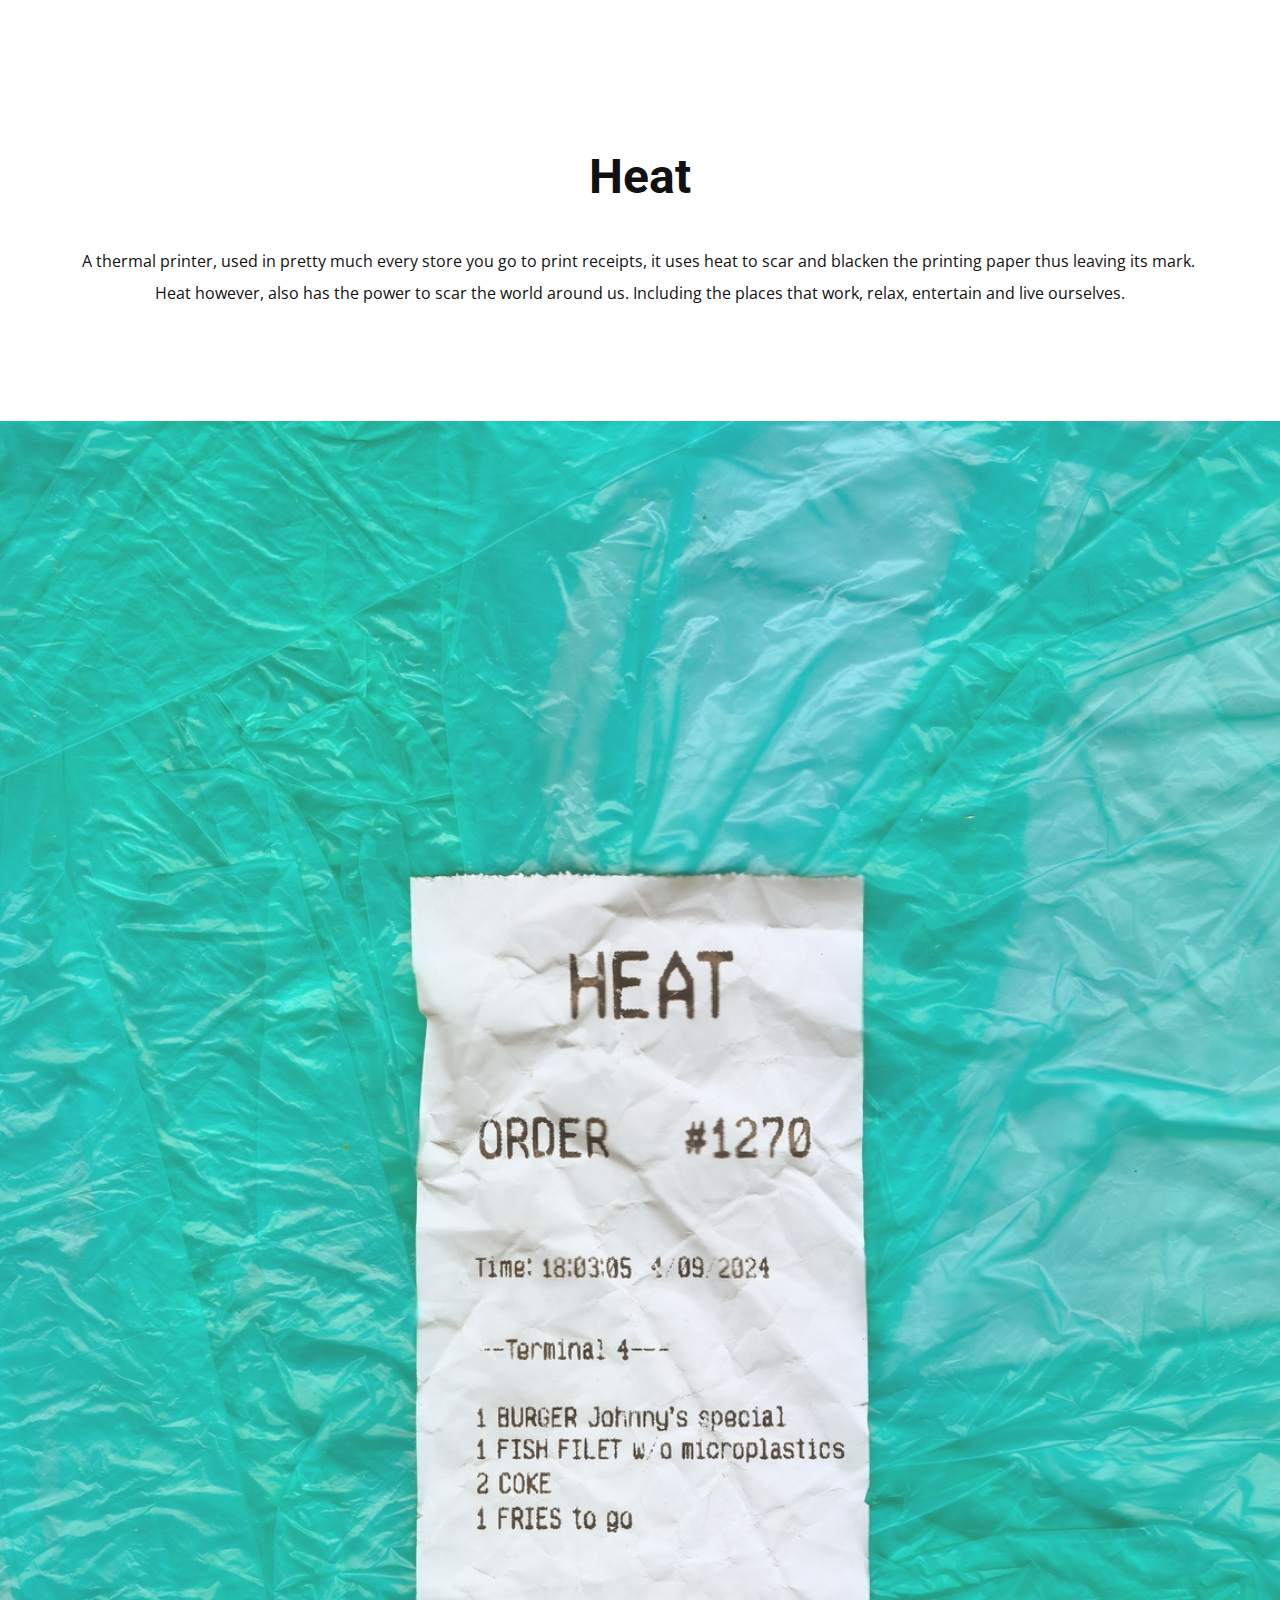
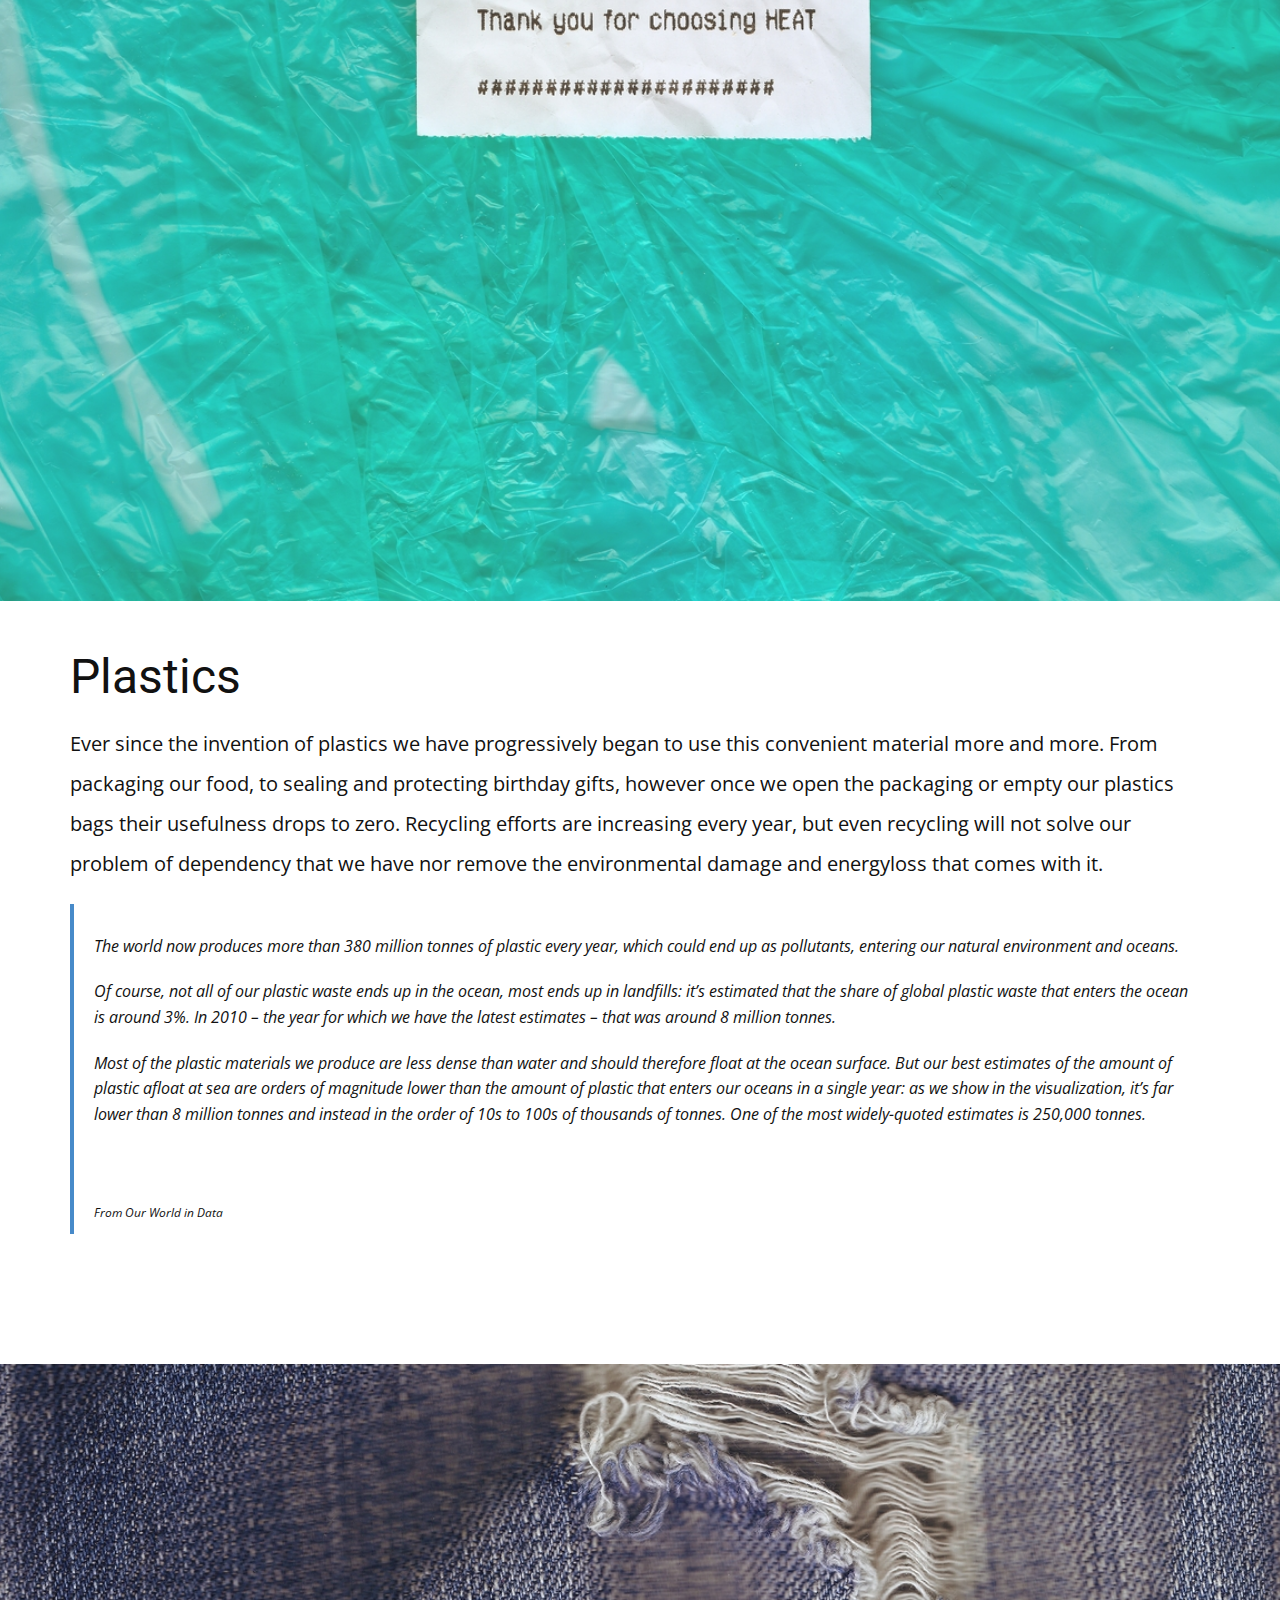
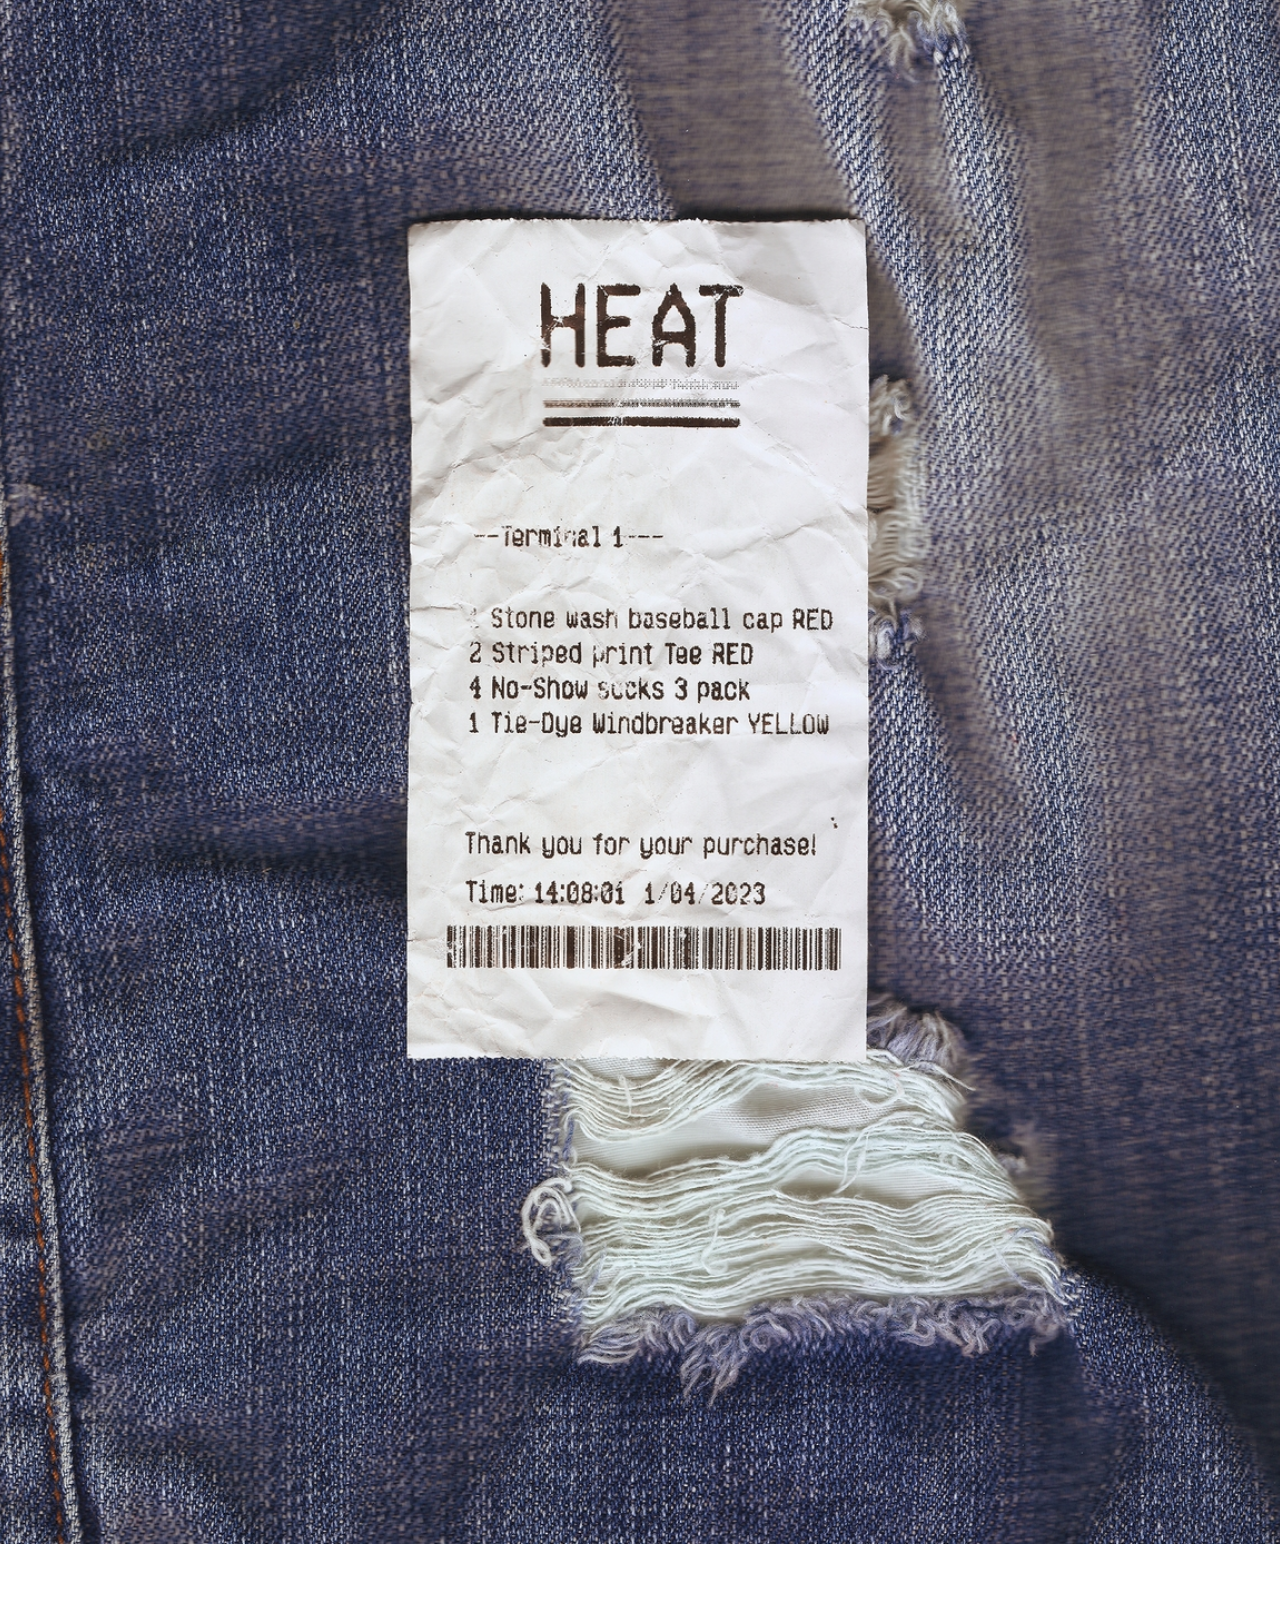
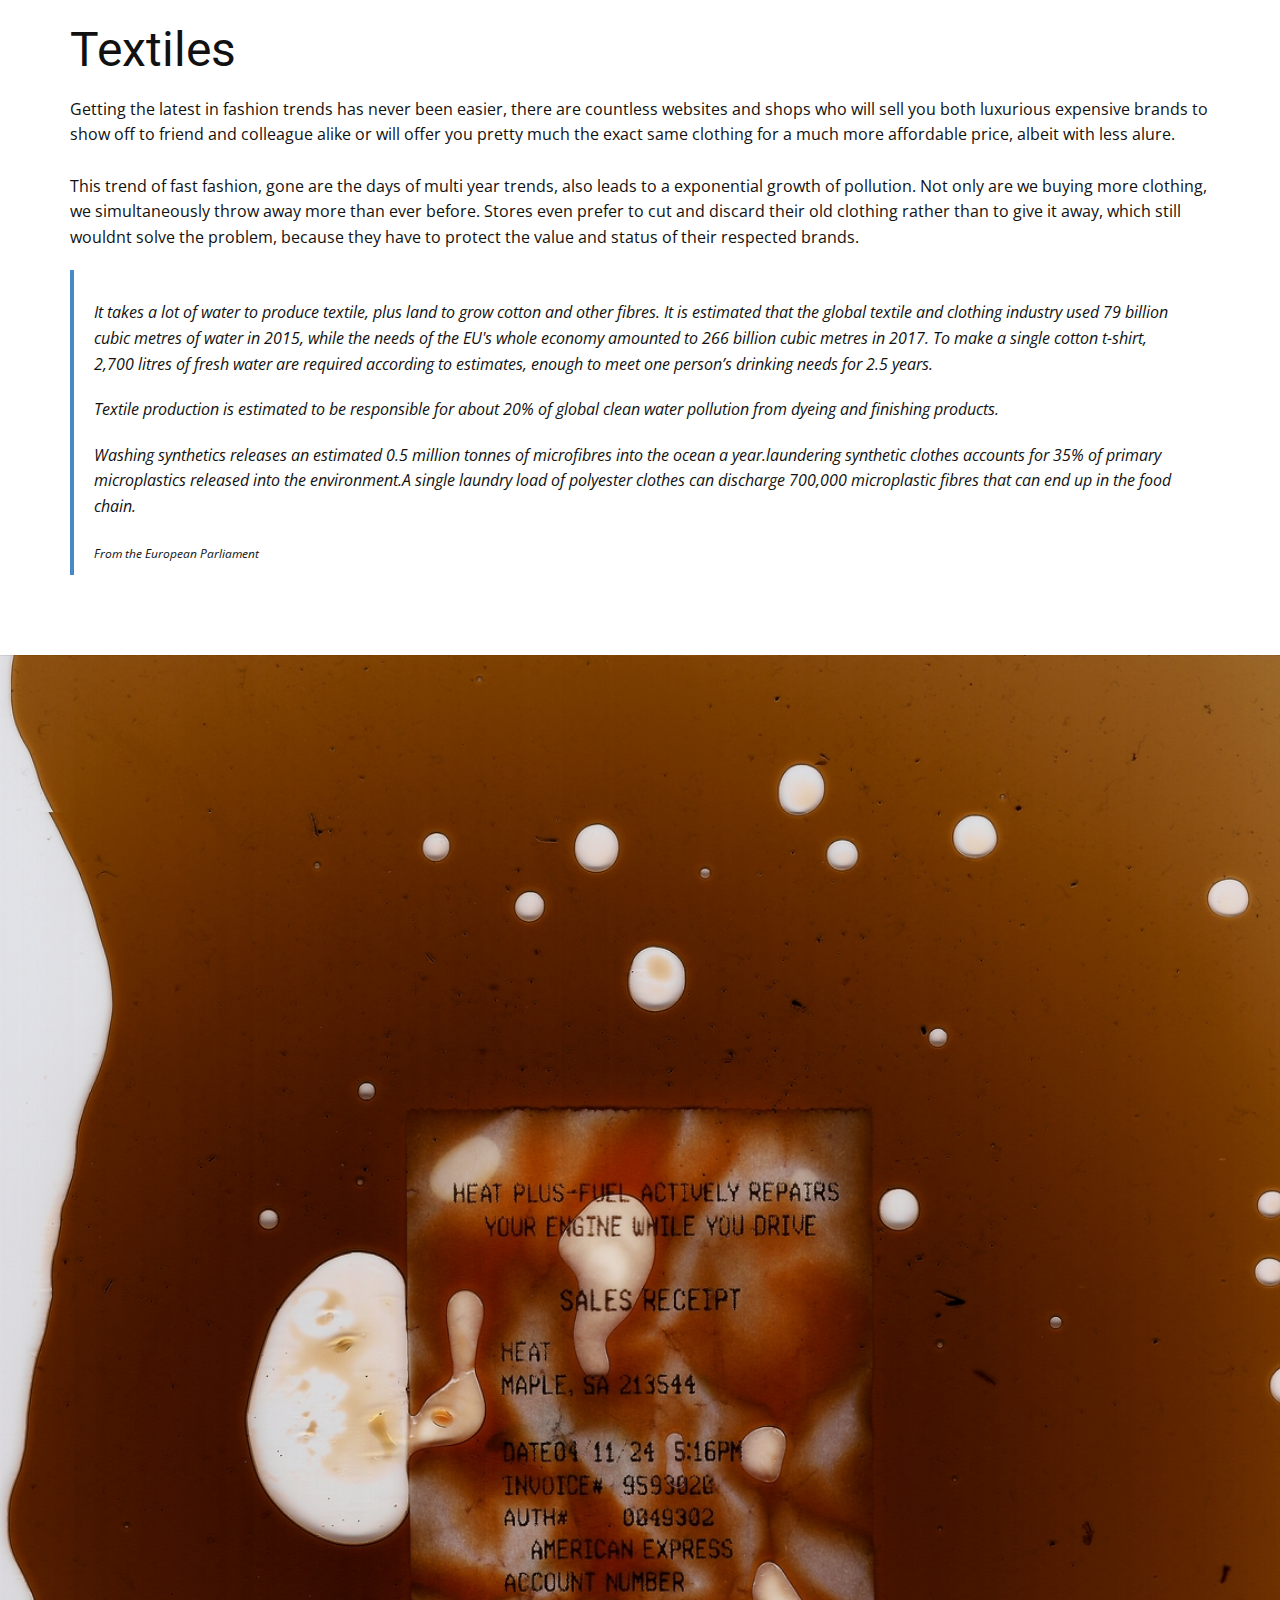
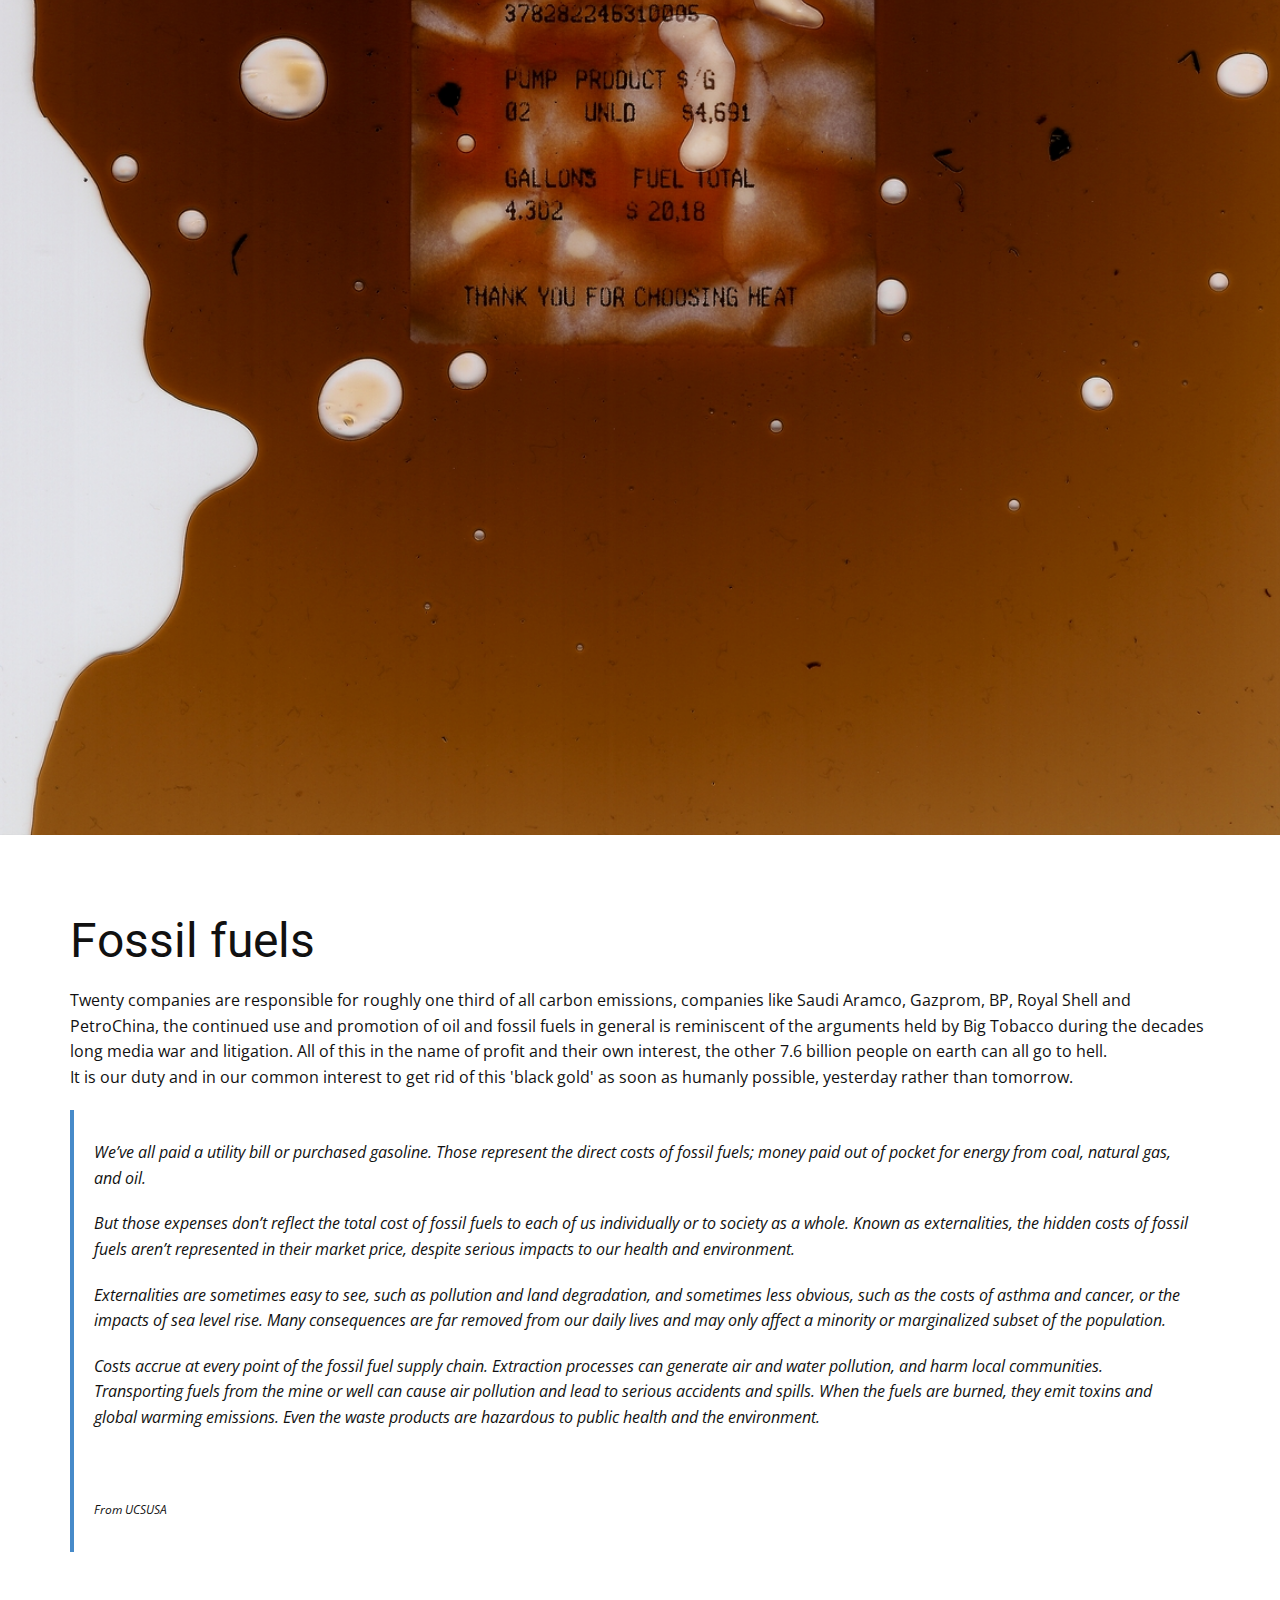
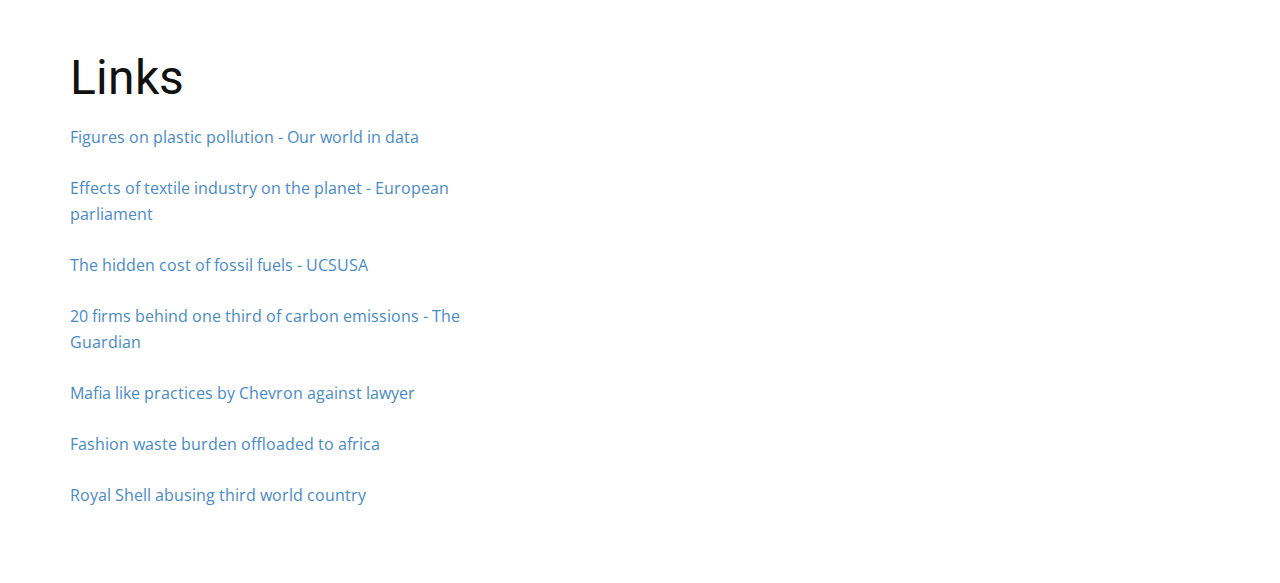
==== commit 6930afaa: "higher res images" ====
--- a/Home.html
+++ b/Home.html
@@ -1,664 +1,154 @@
 <!DOCTYPE html>
-<html style="font-size: 16px;"><head>
+<html style="font-size: 16px;">
+  <head>
     <meta name="viewport" content="width=device-width, initial-scale=1.0">
     <meta charset="utf-8">
-    <meta name="keywords" content=""><meta name="description" content="HEAT
-Photo series discussing the one way road we are currently going down. "><meta name="page_type" content="np-template-header-footer-from-plugin">
-    <title></title>
-    <link rel="stylesheet" href="/nicepage.css" media="screen">
-    <script class="u-script" type="text/javascript" src="np://app.desktop.nicepage.com/jquery.js" defer=""></script>
-    <script class="u-script" type="text/javascript" src="np://app.desktop.nicepage.com/nicepage.js" defer=""></script>
-<meta name="generator" content="Nicepage 3.14.0, nicepage.com"></head>
-<body class="u-body" data-style="blank" data-posts="" data-global-section-properties="{&quot;colorings&quot;:{&quot;light&quot;:[&quot;clean&quot;],&quot;colored&quot;:[&quot;clean&quot;],&quot;dark&quot;:[&quot;dark&quot;]}}" data-source="blank" data-page-sections-style="[]" data-page-coloring-types="{&quot;light&quot;:[&quot;clean&quot;],&quot;colored&quot;:[&quot;clean&quot;],&quot;dark&quot;:[&quot;dark&quot;]}" data-page-category="&quot;Basic&quot;" data-back-link="html-templates" data-back-link-title="HTML Template" data-wp-back-link="wordpress-themes" data-wp-back-link-title="Best WordPress Theme" data-jm-back-link="joomla-templates" data-jm-back-link-title="Joomla Templates" data-created-with-link="html-website-builder" data-created-with-title="HTML Website Builder" data-wp-created-with-link="wordpress-website-builder" data-wp-created-with-title="WordPress Page Builder" data-jm-created-with-link="joomla-page-builder" data-jm-created-with-title="Joomla Template Creator"><section class="u-align-left u-clearfix u-block-196b-1" custom-posts-hash="T" data-posts-content="[{'images':[],'maps':[],'videos':[],'icons':[],'textWidth':1140,'textHeight':436,'id':1,'headingProp':'h3','textProp':'text'}]" data-id="196b" data-style="rich-text-1" id="sec-adfb">
-  <div class="u-clearfix u-sheet u-valign-middle u-block-196b-2">
-    <div class="fr-view u-clearfix u-rich-text u-text u-block-196b-3"><h1 style="text-align: center;"><span style="line-height: 2; font-weight: 700;">Heat</span></h1><p style="text-align: center;"><span style="line-height: 2.0;">A thermal printer, used in pretty much every store you go to print receipts, it uses heat to scar and blacken the printing paper thus leaving its mark.&nbsp;</span><br><span style="line-height: 2.0;">Heat however, also has the power to scar the world around us. Including the places that work, relax, entertain and live ourselves.</span></p></div>
-  </div>
-  <style data-mode="XL" data-visited="true">@media (min-width: 1200px) {
-  .u-block-196b-2 {
-    min-height: 404px;
-  }
-  .u-block-196b-3 {
-    margin-top: 60px;
-    margin-bottom: 60px;
-    margin-left: 0;
-    margin-right: 0;
-  }
-}</style>
-  <style data-mode="LG">@media (max-width: 1199px) and (min-width: 992px) {
-  .u-block-196b-2 {
-    min-height: 404px;
-  }
-  .u-block-196b-3 {
-    margin-top: 60px;
-    margin-bottom: 60px;
-    margin-left: 0;
-    margin-right: 0;
-  }
-}</style>
-  <style data-mode="MD">@media (max-width: 991px) and (min-width: 768px) {
-  .u-block-196b-2 {
-    min-height: 404px;
-  }
-  .u-block-196b-3 {
-    margin-top: 60px;
-    margin-bottom: 60px;
-    margin-left: 0;
-    margin-right: 0;
-  }
-}</style>
-  <style data-mode="SM">@media (max-width: 767px) and (min-width: 576px) {
-  .u-block-196b-2 {
-    min-height: 404px;
-  }
-  .u-block-196b-3 {
-    margin-top: 60px;
-    margin-bottom: 60px;
-    margin-left: 0;
-    margin-right: 0;
-  }
-}</style>
-  <style data-mode="XS">@media (max-width: 575px) {
-  .u-block-196b-2 {
-    min-height: 404px;
-  }
-  .u-block-196b-3 {
-    margin-top: 60px;
-    margin-bottom: 60px;
-    margin-left: 0;
-    margin-right: 0;
-  }
-}</style>
-</section><section class="u-clearfix u-image u-block-9ffe-1" custom-posts-hash="[]" data-style="blank" data-section-properties="{&quot;margin&quot;:&quot;none&quot;,&quot;stretch&quot;:true}" id="sec-a522" data-source="Blank" data-id="9ffe" data-image-width="1818" data-image-height="2500">
-  <div class="u-clearfix u-sheet u-block-9ffe-2"></div>
-<style data-mode="XL" data-visited="true">@media (min-width: 1200px) {
-  .u-block-9ffe-1 {
-    background-image: url("np://user.desktop.nicepage.com/Site_2485802474/images/plastic-export.jpg?rand=66e0");
-  }
-  .u-block-9ffe-2 {
-    min-height: 1780px;
-  }
-}</style><style data-mode="LG">@media (max-width: 1199px) and (min-width: 992px) {
-  .u-block-9ffe-1 {
-    background-image: url("np://user.desktop.nicepage.com/Site_2485802474/images/plastic-export.jpg?rand=66e0");
-  }
-  .u-block-9ffe-2 {
-    min-height: 1468px;
-  }
-}</style><style data-mode="MD">@media (max-width: 991px) and (min-width: 768px) {
-  .u-block-9ffe-1 {
-    background-image: url("np://user.desktop.nicepage.com/Site_2485802474/images/plastic-export.jpg?rand=66e0");
-  }
-  .u-block-9ffe-2 {
-    min-height: 1124px;
-  }
-}</style><style data-mode="SM">@media (max-width: 767px) and (min-width: 576px) {
-  .u-block-9ffe-1 {
-    background-image: url("np://user.desktop.nicepage.com/Site_2485802474/images/plastic-export.jpg?rand=66e0");
-  }
-  .u-block-9ffe-2 {
-    min-height: 843px;
-  }
-}</style><style data-mode="XS">@media (max-width: 575px) {
-  .u-block-9ffe-1 {
-    background-image: url("np://user.desktop.nicepage.com/Site_2485802474/images/plastic-export.jpg?rand=66e0");
-  }
-  .u-block-9ffe-2 {
-    min-height: 531px;
-  }
-}</style></section><section class="u-align-left u-clearfix u-block-2e30-1" custom-posts-hash="T" data-posts-content="[{'images':[],'maps':[],'videos':[],'icons':[],'textWidth':1140,'textHeight':532,'id':1,'headingProp':'h3','textProp':'text'}]" data-id="2e30" data-style="rich-quote" id="sec-4a35">
-  <div class="u-clearfix u-sheet u-block-2e30-2">
-    <div class="fr-view u-clearfix u-rich-text u-text u-block-2e30-3"><h1 style="text-align: left;">Plastics</h1><p style="text-align: left;"><span style="line-height: 2; font-size: 1.25rem;">Ever since the invention of plastics we have progressively began to use this convenient material more and more. From packaging our food, to sealing and protecting birthday gifts, however once we open the packaging or empty our plastics bags their usefulness drops to zero. Recycling efforts are increasing every year, but even recycling will not solve our problem of dependency that we have nor remove the environmental damage and energyloss that comes with it.&nbsp;</span></p><blockquote><p>The world now produces more than 380 million tonnes of plastic every year, which could end up as pollutants, entering our natural environment and oceans.</p><p>Of course, not all of our plastic waste ends up in the ocean, most ends up in landfills: it’s estimated that the share of global plastic waste that enters the ocean is around 3%. In 2010 – the year for which we have the latest estimates – that was around 8 million tonnes.</p><p>Most of the plastic materials we produce are less dense than water and should therefore float at the ocean surface. But our best estimates of the amount of plastic afloat at sea are orders of magnitude lower than the amount of plastic that enters our oceans in a single year: as we show in the visualization, it’s far lower than 8 million tonnes and instead in the order of 10s to 100s of thousands of tonnes. One of the most widely-quoted estimates is 250,000 tonnes.</p><p><br><br><span style="font-size: 0.75rem;">From Our World in Data&nbsp;</span></p></blockquote></div>
-  </div>
-  <style data-mode="XL" data-visited="true">@media (min-width: 1200px) {
-  .u-block-2e30-2 {
-    min-height: 763px;
-  }
-  .u-block-2e30-3 {
-    margin-top: 30px;
-    margin-left: 0;
-    margin-right: 0;
-    margin-bottom: 60px;
-  }
-}</style>
-  <style data-mode="LG">@media (max-width: 1199px) and (min-width: 992px) {
-  .u-block-2e30-2 {
-    min-height: 763px;
-  }
-  .u-block-2e30-3 {
-    width: 700px;
-    margin-top: 30px;
-    margin-bottom: 60px;
-    margin-left: 0;
-    margin-right: 0;
-  }
-}</style>
-  <style data-mode="MD">@media (max-width: 991px) and (min-width: 768px) {
-  .u-block-2e30-2 {
-    min-height: 763px;
-  }
-  .u-block-2e30-3 {
-    width: 700px;
-    margin-top: 30px;
-    margin-bottom: 60px;
-    margin-left: 0;
-    margin-right: 0;
-  }
-}</style>
-  <style data-mode="SM">@media (max-width: 767px) and (min-width: 576px) {
-  .u-block-2e30-2 {
-    min-height: 763px;
-  }
-  .u-block-2e30-3 {
-    width: 540px;
-    margin-top: 30px;
-    margin-bottom: 60px;
-    margin-left: 0;
-    margin-right: 0;
-  }
-}</style>
-  <style data-mode="XS">@media (max-width: 575px) {
-  .u-block-2e30-2 {
-    min-height: 763px;
-  }
-  .u-block-2e30-3 {
-    width: 340px;
-    margin-top: 30px;
-    margin-bottom: 60px;
-    margin-left: 0;
-    margin-right: 0;
-  }
-}</style>
-</section><section class="u-clearfix u-image u-block-626e-1" custom-posts-hash="[]" data-style="blank" data-section-properties="{&quot;margin&quot;:&quot;none&quot;,&quot;stretch&quot;:true}" id="sec-ae5c" data-source="Blank" data-id="626e" data-image-width="1164" data-image-height="1600">
-  <div class="u-clearfix u-sheet u-block-626e-2"></div>
-<style data-mode="XL">@media (min-width: 1200px) {
-  .u-block-626e-1 {
-    background-image: url("np://user.desktop.nicepage.com/Site_2485802474/images/sweat-export.jpg?rand=2584");
-  }
-  .u-block-626e-2 {
-    min-height: 1780px;
-  }
-}</style><style data-mode="LG">@media (max-width: 1199px) and (min-width: 992px) {
-  .u-block-626e-1 {
-    background-image: url("np://user.desktop.nicepage.com/Site_2485802474/images/sweat-export.jpg?rand=2584");
-  }
-  .u-block-626e-2 {
-    min-height: 1468px;
-  }
-}</style><style data-mode="MD">@media (max-width: 991px) and (min-width: 768px) {
-  .u-block-626e-1 {
-    background-image: url("np://user.desktop.nicepage.com/Site_2485802474/images/sweat-export.jpg?rand=2584");
-  }
-  .u-block-626e-2 {
-    min-height: 1124px;
-  }
-}</style><style data-mode="SM">@media (max-width: 767px) and (min-width: 576px) {
-  .u-block-626e-1 {
-    background-image: url("np://user.desktop.nicepage.com/Site_2485802474/images/sweat-export.jpg?rand=2584");
-  }
-  .u-block-626e-2 {
-    min-height: 843px;
-  }
-}</style><style data-mode="XS">@media (max-width: 575px) {
-  .u-block-626e-1 {
-    background-image: url("np://user.desktop.nicepage.com/Site_2485802474/images/sweat-export.jpg?rand=2584");
-  }
-  .u-block-626e-2 {
-    min-height: 531px;
-  }
-}</style></section><section class="u-align-left u-clearfix u-block-1e3a-1" custom-posts-hash="T" data-posts-content="[{'images':[],'maps':[],'videos':[],'icons':[],'textWidth':1140,'textHeight':532,'id':1,'headingProp':'h3','textProp':'text'}]" data-id="1e3a" data-style="rich-quote" id="carousel_4d41">
-  <div class="u-clearfix u-sheet u-valign-middle u-block-1e3a-2">
-    <div class="fr-view u-clearfix u-rich-text u-text u-block-1e3a-3"><h1 style="text-align: left;">Textiles</h1><p style="text-align: left;">Getting the latest in fashion trends has never been easier, there are countless websites and shops who will sell you both luxurious expensive brands to show off to friend and colleague alike or will offer you pretty much the exact same clothing for a much more affordable price, albeit with less alure.<br><br>This trend of fast fashion, gone are the days of multi year trends, also leads to a exponential growth of pollution. Not only are we buying more clothing, we simultaneously throw away more than ever before. Stores even prefer to cut and discard their old clothing rather than to give it away, which still wouldnt solve the problem, because they have to protect the value and status of their respected brands.&nbsp;</p><blockquote><p>It takes a lot of water to produce textile, plus land to grow cotton and other fibres. It is estimated that the global textile and clothing industry used 79 billion cubic metres of water in 2015, while the needs of the EU's whole economy amounted to 266 billion cubic metres in 2017. To make a single cotton t-shirt, 2,700 litres of fresh water are required according to estimates, enough to meet one person’s drinking needs for 2.5 years.</p><p>Textile production is estimated to be responsible for about 20% of global clean water pollution from dyeing and finishing products.</p><p>Washing synthetics releases an estimated 0.5 million tonnes of microfibres into the ocean a year.laundering synthetic clothes accounts for 35% of primary microplastics released into the environment.A single laundry load of polyester clothes can discharge 700,000 microplastic fibres that can end up in the food chain.</p><p><span style="font-size: 0.75rem;">From the European Parliament</span></p></blockquote></div>
-  </div>
-  <style data-mode="XL" data-visited="true">@media (min-width: 1200px) {
-  .u-block-1e3a-2 {
-    min-height: 532px;
-  }
-  .u-block-1e3a-3 {
-    margin-top: 60px;
-    margin-bottom: 60px;
-    margin-left: 0;
-    margin-right: 0;
-  }
-}</style>
-  <style data-mode="LG">@media (max-width: 1199px) and (min-width: 992px) {
-  .u-block-1e3a-2 {
-    min-height: 532px;
-  }
-  .u-block-1e3a-3 {
-    width: 700px;
-    margin-top: 60px;
-    margin-bottom: 60px;
-    margin-left: 0;
-    margin-right: 0;
-  }
-}</style>
-  <style data-mode="MD">@media (max-width: 991px) and (min-width: 768px) {
-  .u-block-1e3a-2 {
-    min-height: 532px;
-  }
-  .u-block-1e3a-3 {
-    width: 700px;
-    margin-top: 60px;
-    margin-bottom: 60px;
-    margin-left: 0;
-    margin-right: 0;
-  }
-}</style>
-  <style data-mode="SM">@media (max-width: 767px) and (min-width: 576px) {
-  .u-block-1e3a-2 {
-    min-height: 532px;
-  }
-  .u-block-1e3a-3 {
-    width: 540px;
-    margin-top: 60px;
-    margin-bottom: 60px;
-    margin-left: 0;
-    margin-right: 0;
-  }
-}</style>
-  <style data-mode="XS">@media (max-width: 575px) {
-  .u-block-1e3a-2 {
-    min-height: 532px;
-  }
-  .u-block-1e3a-3 {
-    width: 340px;
-    margin-top: 60px;
-    margin-bottom: 60px;
-    margin-left: 0;
-    margin-right: 0;
-  }
-}</style>
-</section><section class="u-clearfix u-image u-block-23a7-1" custom-posts-hash="[]" data-style="blank" data-section-properties="{&quot;margin&quot;:&quot;none&quot;,&quot;stretch&quot;:true}" id="sec-833b" data-source="Blank" data-id="23a7" data-image-width="1164" data-image-height="1600">
-  <div class="u-clearfix u-sheet u-block-23a7-2"></div>
-<style data-mode="XL">@media (min-width: 1200px) {
-  .u-block-23a7-1 {
-    background-image: url("np://user.desktop.nicepage.com/Site_2485802474/images/oil-export.jpg?rand=56bf");
-  }
-  .u-block-23a7-2 {
-    min-height: 1780px;
-  }
-}</style><style data-mode="LG">@media (max-width: 1199px) and (min-width: 992px) {
-  .u-block-23a7-1 {
-    background-image: url("np://user.desktop.nicepage.com/Site_2485802474/images/oil-export.jpg?rand=56bf");
-  }
-  .u-block-23a7-2 {
-    min-height: 1468px;
-  }
-}</style><style data-mode="MD">@media (max-width: 991px) and (min-width: 768px) {
-  .u-block-23a7-1 {
-    background-image: url("np://user.desktop.nicepage.com/Site_2485802474/images/oil-export.jpg?rand=56bf");
-  }
-  .u-block-23a7-2 {
-    min-height: 1124px;
-  }
-}</style><style data-mode="SM">@media (max-width: 767px) and (min-width: 576px) {
-  .u-block-23a7-1 {
-    background-image: url("np://user.desktop.nicepage.com/Site_2485802474/images/oil-export.jpg?rand=56bf");
-  }
-  .u-block-23a7-2 {
-    min-height: 843px;
-  }
-}</style><style data-mode="XS">@media (max-width: 575px) {
-  .u-block-23a7-1 {
-    background-image: url("np://user.desktop.nicepage.com/Site_2485802474/images/oil-export.jpg?rand=56bf");
-  }
-  .u-block-23a7-2 {
-    min-height: 531px;
-  }
-}</style></section><section class="u-align-left u-clearfix u-block-be7b-1" custom-posts-hash="T" data-posts-content="[{'images':[],'maps':[],'videos':[],'icons':[],'textWidth':1140,'textHeight':532,'id':1,'headingProp':'h3','textProp':'text'}]" data-id="be7b" data-style="rich-quote" id="carousel_eef0">
-  <div class="u-clearfix u-sheet u-valign-middle u-block-be7b-2">
-    <div class="fr-view u-clearfix u-rich-text u-text u-block-be7b-3"><h1 style="text-align: left;">Fossil fuels</h1><p style="text-align: left;">Twenty companies are responsible for roughly one third of all carbon emissions, companies like Saudi Aramco, Gazprom, BP, Royal Shell and PetroChina, the continued use and promotion of oil and fossil fuels in general is reminiscent of the arguments held by Big Tobacco during the decades long media war and litigation. All of this in the name of profit and their own interest, the other 7.6 billion people on earth can all go to hell. <br>It is our duty and in our common interest to get rid of this 'black gold' as soon as humanly possible, yesterday rather than tomorrow.&nbsp;</p><blockquote><p>We’ve all paid a utility bill or purchased gasoline. Those represent the direct costs of fossil fuels; money paid out of pocket for energy from coal, natural gas, and oil.</p><p>But those expenses don’t reflect the total cost of fossil fuels to each of us individually or to society as a whole. Known as externalities, the hidden costs of fossil fuels aren’t represented in their market price, despite serious impacts to our health and environment.</p><p>Externalities are sometimes easy to see, such as pollution and land degradation, and sometimes less obvious, such as the costs of asthma and cancer, or the impacts of sea level rise. Many consequences are far removed from our daily lives and may only affect a minority or marginalized subset of the population.</p><p>Costs accrue at every point of the fossil fuel supply chain. Extraction processes can generate air and water pollution, and harm local communities. Transporting fuels from the mine or well can cause air pollution and lead to serious accidents and spills. When the fuels are burned, they emit toxins and global warming emissions. Even the waste products are hazardous to public health and the environment.</p><p><br></p><p style="text-align: left;"><span style="line-height: 2; font-size: 0.75rem;">From UCSUSA</span></p><p></p></blockquote></div>
-  </div>
-  <style data-mode="XL" data-visited="true">@media (min-width: 1200px) {
-  .u-block-be7b-2 {
-    min-height: 532px;
-  }
-  .u-block-be7b-3 {
-    margin-top: 60px;
-    margin-bottom: 60px;
-    margin-left: 0;
-    margin-right: 0;
-  }
-}</style>
-  <style data-mode="LG">@media (max-width: 1199px) and (min-width: 992px) {
-  .u-block-be7b-2 {
-    min-height: 532px;
-  }
-  .u-block-be7b-3 {
-    width: 700px;
-    margin-top: 60px;
-    margin-bottom: 60px;
-    margin-left: 0;
-    margin-right: 0;
-  }
-}</style>
-  <style data-mode="MD">@media (max-width: 991px) and (min-width: 768px) {
-  .u-block-be7b-2 {
-    min-height: 532px;
-  }
-  .u-block-be7b-3 {
-    width: 700px;
-    margin-top: 60px;
-    margin-bottom: 60px;
-    margin-left: 0;
-    margin-right: 0;
-  }
-}</style>
-  <style data-mode="SM">@media (max-width: 767px) and (min-width: 576px) {
-  .u-block-be7b-2 {
-    min-height: 532px;
-  }
-  .u-block-be7b-3 {
-    width: 540px;
-    margin-top: 60px;
-    margin-bottom: 60px;
-    margin-left: 0;
-    margin-right: 0;
-  }
-}</style>
-  <style data-mode="XS">@media (max-width: 575px) {
-  .u-block-be7b-2 {
-    min-height: 532px;
-  }
-  .u-block-be7b-3 {
-    width: 340px;
-    margin-top: 60px;
-    margin-bottom: 60px;
-    margin-left: 0;
-    margin-right: 0;
-  }
-}</style>
-</section><section class="u-clearfix u-block-ebb3-1" custom-posts-hash="[]" data-style="blank" data-section-properties="{&quot;margin&quot;:&quot;none&quot;,&quot;stretch&quot;:true}" id="sec-bb2a" data-source="Blank" data-id="ebb3">
-  <div class="u-clearfix u-sheet u-block-ebb3-2"><h1 class="u-text u-text-default u-block-ebb3-3">Links<br></h1><p class="u-text u-text-default u-block-ebb3-4"><a href="https://ourworldindata.org/plastic-pollution" class="u-active-none u-border-none u-btn u-button-link u-button-style u-hover-none u-none u-text-palette-1-base u-block-ebb3-5">Figures on plastic pollution - Our world in data</a><br><br><a href="https://www.europarl.europa.eu/news/en/headlines/society/20201208STO93327/the-impact-of-textile-production-and-waste-on-the-environment-infographic" class="u-active-none u-border-none u-btn u-button-link u-button-style u-hover-none u-none u-text-palette-1-base u-block-ebb3-6">Effects of textile industry on the planet - European parliament&nbsp;</a><br><br><a href="https://www.ucsusa.org/resources/hidden-costs-fossil-fuels" class="u-active-none u-border-none u-btn u-button-link u-button-style u-hover-none u-none u-text-palette-1-base u-block-ebb3-7">The hidden cost of fossil fuels - UCSUSA</a><br><br><a href="https://www.theguardian.com/environment/2019/oct/09/revealed-20-firms-third-carbon-emissions" class="u-active-none u-border-none u-btn u-button-link u-button-style u-hover-none u-none u-text-palette-1-base u-block-ebb3-8">20 firms behind one third of carbon emissions - The Guardian</a><br><br><a href="https://www.youtube.com/watch?v=jrpLNMjH31U" class="u-active-none u-border-none u-btn u-button-link u-button-style u-hover-none u-none u-text-palette-1-base u-block-ebb3-9">Mafia like practices by Chevron against lawyer</a><br><br><a href="https://www.youtube.com/watch?v=UC4oFmX8tHw" class="u-active-none u-border-none u-btn u-button-link u-button-style u-hover-none u-none u-text-palette-1-base u-block-ebb3-11">Fashion waste burden offloaded to africa</a>&nbsp;<br><br><a href="https://www.youtube.com/watch?v=SuTYihf_xlc" class="u-active-none u-border-none u-btn u-button-link u-button-style u-hover-none u-none u-text-palette-1-base u-block-ebb3-10">Royal Shell abusing third world country</a>&nbsp;</p></div>
-<style data-mode="XL" data-visited="true">@media (min-width: 1200px) {
-  .u-block-ebb3-2 {
-    min-height: 427px;
-  }
-  .u-block-ebb3-3 {
-    margin-top: 20px;
-    margin-right: auto;
-    margin-bottom: 0;
-    margin-left: 0;
-  }
-  .u-block-ebb3-4 {
-    margin-top: 20px;
-    margin-right: auto;
-    margin-bottom: 60px;
-    margin-left: 0;
-  }
-  .u-block-ebb3-5 {
-    padding-top: 0;
-    padding-bottom: 0;
-    padding-left: 0;
-    padding-right: 0;
-  }
-  .u-block-ebb3-6 {
-    padding-top: 0;
-    padding-bottom: 0;
-    padding-left: 0;
-    padding-right: 0;
-  }
-  .u-block-ebb3-7 {
-    padding-top: 0;
-    padding-bottom: 0;
-    padding-left: 0;
-    padding-right: 0;
-  }
-  .u-block-ebb3-8 {
-    padding-top: 0;
-    padding-bottom: 0;
-    padding-left: 0;
-    padding-right: 0;
-  }
-  .u-block-ebb3-9 {
-    padding-top: 0;
-    padding-bottom: 0;
-    padding-left: 0;
-    padding-right: 0;
-  }
-  .u-block-ebb3-11 {
-    padding-top: 0;
-    padding-bottom: 0;
-    padding-left: 0;
-    padding-right: 0;
-  }
-  .u-block-ebb3-10 {
-    padding-top: 0;
-    padding-bottom: 0;
-    padding-left: 0;
-    padding-right: 0;
-  }
-}</style><style data-mode="LG">@media (max-width: 1199px) and (min-width: 992px) {
-  .u-block-ebb3-2 {
-    min-height: 427px;
-  }
-  .u-block-ebb3-3 {
-    margin-left: 0;
-    margin-right: auto;
-    margin-bottom: 0;
-    margin-top: 20px;
-  }
-  .u-block-ebb3-4 {
-    margin-top: 20px;
-    margin-right: auto;
-    margin-bottom: 60px;
-    margin-left: 0;
-  }
-  .u-block-ebb3-5 {
-    padding-top: 0;
-    padding-bottom: 0;
-    padding-left: 0;
-    padding-right: 0;
-  }
-  .u-block-ebb3-6 {
-    padding-top: 0;
-    padding-bottom: 0;
-    padding-left: 0;
-    padding-right: 0;
-  }
-  .u-block-ebb3-7 {
-    padding-top: 0;
-    padding-bottom: 0;
-    padding-left: 0;
-    padding-right: 0;
-  }
-  .u-block-ebb3-8 {
-    padding-top: 0;
-    padding-bottom: 0;
-    padding-left: 0;
-    padding-right: 0;
-  }
-  .u-block-ebb3-9 {
-    padding-top: 0;
-    padding-bottom: 0;
-    padding-left: 0;
-    padding-right: 0;
-  }
-  .u-block-ebb3-11 {
-    padding-top: 0;
-    padding-bottom: 0;
-    padding-left: 0;
-    padding-right: 0;
-  }
-  .u-block-ebb3-10 {
-    padding-top: 0;
-    padding-bottom: 0;
-    padding-left: 0;
-    padding-right: 0;
-  }
-}</style><style data-mode="MD">@media (max-width: 991px) and (min-width: 768px) {
-  .u-block-ebb3-2 {
-    min-height: 427px;
-  }
-  .u-block-ebb3-3 {
-    margin-left: 0;
-    margin-right: auto;
-    margin-bottom: 0;
-    margin-top: 20px;
-  }
-  .u-block-ebb3-4 {
-    margin-top: 20px;
-    margin-right: auto;
-    margin-bottom: 60px;
-    margin-left: 0;
-  }
-  .u-block-ebb3-5 {
-    padding-top: 0;
-    padding-bottom: 0;
-    padding-left: 0;
-    padding-right: 0;
-  }
-  .u-block-ebb3-6 {
-    padding-top: 0;
-    padding-bottom: 0;
-    padding-left: 0;
-    padding-right: 0;
-  }
-  .u-block-ebb3-7 {
-    padding-top: 0;
-    padding-bottom: 0;
-    padding-left: 0;
-    padding-right: 0;
-  }
-  .u-block-ebb3-8 {
-    padding-top: 0;
-    padding-bottom: 0;
-    padding-left: 0;
-    padding-right: 0;
-  }
-  .u-block-ebb3-9 {
-    padding-top: 0;
-    padding-bottom: 0;
-    padding-left: 0;
-    padding-right: 0;
-  }
-  .u-block-ebb3-11 {
-    padding-top: 0;
-    padding-bottom: 0;
-    padding-left: 0;
-    padding-right: 0;
-  }
-  .u-block-ebb3-10 {
-    padding-top: 0;
-    padding-bottom: 0;
-    padding-left: 0;
-    padding-right: 0;
-  }
-}</style><style data-mode="SM">@media (max-width: 767px) and (min-width: 576px) {
-  .u-block-ebb3-2 {
-    min-height: 427px;
-  }
-  .u-block-ebb3-3 {
-    margin-left: 0;
-    margin-right: auto;
-    margin-bottom: 0;
-    margin-top: 20px;
-  }
-  .u-block-ebb3-4 {
-    margin-top: 20px;
-    margin-right: auto;
-    margin-bottom: 60px;
-    margin-left: 0;
-  }
-  .u-block-ebb3-5 {
-    padding-top: 0;
-    padding-bottom: 0;
-    padding-left: 0;
-    padding-right: 0;
-  }
-  .u-block-ebb3-6 {
-    padding-top: 0;
-    padding-bottom: 0;
-    padding-left: 0;
-    padding-right: 0;
-  }
-  .u-block-ebb3-7 {
-    padding-top: 0;
-    padding-bottom: 0;
-    padding-left: 0;
-    padding-right: 0;
-  }
-  .u-block-ebb3-8 {
-    padding-top: 0;
-    padding-bottom: 0;
-    padding-left: 0;
-    padding-right: 0;
-  }
-  .u-block-ebb3-9 {
-    padding-top: 0;
-    padding-bottom: 0;
-    padding-left: 0;
-    padding-right: 0;
-  }
-  .u-block-ebb3-11 {
-    padding-top: 0;
-    padding-bottom: 0;
-    padding-left: 0;
-    padding-right: 0;
-  }
-  .u-block-ebb3-10 {
-    padding-top: 0;
-    padding-bottom: 0;
-    padding-left: 0;
-    padding-right: 0;
-  }
-}</style><style data-mode="XS">@media (max-width: 575px) {
-  .u-block-ebb3-2 {
-    min-height: 427px;
-  }
-  .u-block-ebb3-3 {
-    margin-left: 0;
-    margin-right: auto;
-    margin-bottom: 0;
-    margin-top: 20px;
-  }
-  .u-block-ebb3-4 {
-    margin-top: 20px;
-    margin-right: auto;
-    margin-bottom: 60px;
-    margin-left: 0;
-  }
-  .u-block-ebb3-5 {
-    padding-top: 0;
-    padding-bottom: 0;
-    padding-left: 0;
-    padding-right: 0;
-  }
-  .u-block-ebb3-6 {
-    padding-top: 0;
-    padding-bottom: 0;
-    padding-left: 0;
-    padding-right: 0;
-  }
-  .u-block-ebb3-7 {
-    padding-top: 0;
-    padding-bottom: 0;
-    padding-left: 0;
-    padding-right: 0;
-  }
-  .u-block-ebb3-8 {
-    padding-top: 0;
-    padding-bottom: 0;
-    padding-left: 0;
-    padding-right: 0;
-  }
-  .u-block-ebb3-9 {
-    padding-top: 0;
-    padding-bottom: 0;
-    padding-left: 0;
-    padding-right: 0;
-  }
-  .u-block-ebb3-11 {
-    padding-top: 0;
-    padding-bottom: 0;
-    padding-left: 0;
-    padding-right: 0;
-  }
-  .u-block-ebb3-10 {
-    padding-top: 0;
-    padding-bottom: 0;
-    padding-left: 0;
-    padding-right: 0;
-  }
-}</style></section>
-</body></html>+    <meta name="keywords" content="HEAT, climate change, environment, green, pollution, co2, emissions, earth, future, ">
+    <meta name="description" content="HEAT
+Photo series discussing the one way road we are currently going down. ">
+    <meta name="page_type" content="np-template-header-footer-from-plugin">
+    <title>Home</title>
+    <link rel="stylesheet" href="nicepage.css" media="screen">
+<link rel="stylesheet" href="Home.css" media="screen">
+    <script class="u-script" type="text/javascript" src="jquery.js" defer=""></script>
+    <script class="u-script" type="text/javascript" src="nicepage.js" defer=""></script>
+    <meta name="generator" content="Nicepage 3.14.0, nicepage.com">
+    <link id="u-theme-google-font" rel="stylesheet" href="https://fonts.googleapis.com/css?family=Roboto:100,100i,300,300i,400,400i,500,500i,700,700i,900,900i|Open+Sans:300,300i,400,400i,600,600i,700,700i,800,800i">
+    
+    
+    
+    
+    
+    
+    
+    
+    
+    <script type="application/ld+json">{
+		"@context": "http://schema.org",
+		"@type": "Organization",
+		"name": "HEAT ",
+		"url": "index.html"
+}</script>
+    <meta property="og:title" content="Home">
+    <meta property="og:type" content="website">
+    <meta property="og:description" content="HEAT
+Photo series discussing the one way road we are currently going down. ">
+    <meta name="theme-color" content="#478ac9">
+    <link rel="canonical" href="index.html">
+    <meta property="og:url" content="index.html">
+  </head>
+  <body class="u-body"><header class="u-clearfix u-header u-header" id="sec-ce5a"><div class="u-clearfix u-sheet u-sheet-1"></div></header>
+    <section class="u-align-left u-clearfix u-section-1" id="sec-adfb">
+      <div class="u-clearfix u-sheet u-valign-middle u-sheet-1">
+        <div class="fr-view u-clearfix u-rich-text u-text u-text-1">
+          <h1 style="text-align: center;">
+            <span style="line-height: 2; font-weight: 700;">Heat</span>
+          </h1>
+          <p style="text-align: center;">
+            <span style="line-height: 2.0;">A thermal printer, used in pretty much every store you go to print receipts, it uses heat to scar and blacken the printing paper thus leaving its mark.&nbsp;</span>
+            <br>
+            <span style="line-height: 2.0;">Heat however, also has the power to scar the world around us. Including the places that work, relax, entertain and live ourselves.</span>
+          </p>
+        </div>
+      </div>
+    </section>
+    <section class="u-clearfix u-image u-section-2" id="sec-a522" data-image-width="3926" data-image-height="5400">
+      <div class="u-clearfix u-sheet u-sheet-1"></div>
+    </section>
+    <section class="u-align-left u-clearfix u-section-3" id="sec-4a35">
+      <div class="u-clearfix u-sheet u-sheet-1">
+        <div class="fr-view u-clearfix u-rich-text u-text u-text-1">
+          <h1 style="text-align: left;">Plastics</h1>
+          <p style="text-align: left;">
+            <span style="line-height: 2; font-size: 1.25rem;">Ever since the invention of plastics we have progressively began to use this convenient material more and more. From packaging our food, to sealing and protecting birthday gifts, however once we open the packaging or empty our plastics bags their usefulness drops to zero. Recycling efforts are increasing every year, but even recycling will not solve our problem of dependency that we have nor remove the environmental damage and energyloss that comes with it.&nbsp;</span>
+          </p>
+          <blockquote>
+            <p>The world now produces more than 380 million tonnes of plastic every year, which could end up as pollutants, entering our natural environment and oceans.</p>
+            <p>Of course, not all of our plastic waste ends up in the ocean, most ends up in landfills: it’s estimated that the share of global plastic waste that enters the ocean is around 3%. In 2010 – the year for which we have the latest estimates – that was around 8 million tonnes.</p>
+            <p>Most of the plastic materials we produce are less dense than water and should therefore float at the ocean surface. But our best estimates of the amount of plastic afloat at sea are orders of magnitude lower than the amount of plastic that enters our oceans in a single year: as we show in the visualization, it’s far lower than 8 million tonnes and instead in the order of 10s to 100s of thousands of tonnes. One of the most widely-quoted estimates is 250,000 tonnes.</p>
+            <p>
+              <br>
+              <br>
+              <span style="font-size: 0.75rem;">From Our World in Data&nbsp;</span>
+            </p>
+          </blockquote>
+        </div>
+      </div>
+    </section>
+    <section class="u-clearfix u-image u-section-4" id="sec-ae5c" data-image-width="1818" data-image-height="2500">
+      <div class="u-clearfix u-sheet u-sheet-1"></div>
+    </section>
+    <section class="u-align-left u-clearfix u-section-5" id="carousel_4d41">
+      <div class="u-clearfix u-sheet u-valign-middle u-sheet-1">
+        <div class="fr-view u-clearfix u-rich-text u-text u-text-1">
+          <h1 style="text-align: left;">Textiles</h1>
+          <p style="text-align: left;">Getting the latest in fashion trends has never been easier, there are countless websites and shops who will sell you both luxurious expensive brands to show off to friend and colleague alike or will offer you pretty much the exact same clothing for a much more affordable price, albeit with less alure.<br>
+            <br>This trend of fast fashion, gone are the days of multi year trends, also leads to a exponential growth of pollution. Not only are we buying more clothing, we simultaneously throw away more than ever before. Stores even prefer to cut and discard their old clothing rather than to give it away, which still wouldnt solve the problem, because they have to protect the value and status of their respected brands.&nbsp;
+          </p>
+          <blockquote>
+            <p>It takes a lot of water to produce textile, plus land to grow cotton and other fibres. It is estimated that the global textile and clothing industry used 79 billion cubic metres of water in 2015, while the needs of the EU's whole economy amounted to 266 billion cubic metres in 2017. To make a single cotton t-shirt, 2,700 litres of fresh water are required according to estimates, enough to meet one person’s drinking needs for 2.5 years.</p>
+            <p>Textile production is estimated to be responsible for about 20% of global clean water pollution from dyeing and finishing products.</p>
+            <p>Washing synthetics releases an estimated 0.5 million tonnes of microfibres into the ocean a year.laundering synthetic clothes accounts for 35% of primary microplastics released into the environment.A single laundry load of polyester clothes can discharge 700,000 microplastic fibres that can end up in the food chain.</p>
+            <p>
+              <span style="font-size: 0.75rem;">From the European Parliament</span>
+            </p>
+          </blockquote>
+        </div>
+      </div>
+    </section>
+    <section class="u-clearfix u-image u-section-6" id="sec-833b" data-image-width="3926" data-image-height="5400">
+      <div class="u-clearfix u-sheet u-sheet-1"></div>
+    </section>
+    <section class="u-align-left u-clearfix u-section-7" id="carousel_eef0">
+      <div class="u-clearfix u-sheet u-valign-middle u-sheet-1">
+        <div class="fr-view u-clearfix u-rich-text u-text u-text-1">
+          <h1 style="text-align: left;">Fossil fuels</h1>
+          <p style="text-align: left;">Twenty companies are responsible for roughly one third of all carbon emissions, companies like Saudi Aramco, Gazprom, BP, Royal Shell and PetroChina, the continued use and promotion of oil and fossil fuels in general is reminiscent of the arguments held by Big Tobacco during the decades long media war and litigation. All of this in the name of profit and their own interest, the other 7.6 billion people on earth can all go to hell. <br>It is our duty and in our common interest to get rid of this 'black gold' as soon as humanly possible, yesterday rather than tomorrow.&nbsp;
+          </p>
+          <blockquote>
+            <p>We’ve all paid a utility bill or purchased gasoline. Those represent the direct costs of fossil fuels; money paid out of pocket for energy from coal, natural gas, and oil.</p>
+            <p>But those expenses don’t reflect the total cost of fossil fuels to each of us individually or to society as a whole. Known as externalities, the hidden costs of fossil fuels aren’t represented in their market price, despite serious impacts to our health and environment.</p>
+            <p>Externalities are sometimes easy to see, such as pollution and land degradation, and sometimes less obvious, such as the costs of asthma and cancer, or the impacts of sea level rise. Many consequences are far removed from our daily lives and may only affect a minority or marginalized subset of the population.</p>
+            <p>Costs accrue at every point of the fossil fuel supply chain. Extraction processes can generate air and water pollution, and harm local communities. Transporting fuels from the mine or well can cause air pollution and lead to serious accidents and spills. When the fuels are burned, they emit toxins and global warming emissions. Even the waste products are hazardous to public health and the environment.</p>
+            <p>
+              <br>
+            </p>
+            <p style="text-align: left;">
+              <span style="line-height: 2; font-size: 0.75rem;">From UCSUSA</span>
+            </p>
+            <p></p>
+          </blockquote>
+        </div>
+      </div>
+    </section>
+    <section class="u-clearfix u-section-8" id="sec-bb2a">
+      <div class="u-clearfix u-sheet u-sheet-1">
+        <h1 class="u-text u-text-1">Links<br>
+        </h1>
+        <p class="u-text u-text-2">
+          <a href="https://ourworldindata.org/plastic-pollution" class="u-active-none u-border-none u-btn u-button-link u-button-style u-hover-none u-none u-text-palette-1-base u-btn-1">Figures on plastic pollution - Our world in data</a>
+          <br>
+          <br>
+          <a href="https://www.europarl.europa.eu/news/en/headlines/society/20201208STO93327/the-impact-of-textile-production-and-waste-on-the-environment-infographic" class="u-active-none u-border-none u-btn u-button-link u-button-style u-hover-none u-none u-text-palette-1-base u-btn-2">Effects of textile industry on the planet - European parliament&nbsp;</a>
+          <br>
+          <br>
+          <a href="https://www.ucsusa.org/resources/hidden-costs-fossil-fuels" class="u-active-none u-border-none u-btn u-button-link u-button-style u-hover-none u-none u-text-palette-1-base u-btn-3">The hidden cost of fossil fuels - UCSUSA</a>
+          <br>
+          <br>
+          <a href="https://www.theguardian.com/environment/2019/oct/09/revealed-20-firms-third-carbon-emissions" class="u-active-none u-border-none u-btn u-button-link u-button-style u-hover-none u-none u-text-palette-1-base u-btn-4">20 firms behind one third of carbon emissions - The Guardian</a>
+          <br>
+          <br>
+          <a href="https://www.youtube.com/watch?v=jrpLNMjH31U" class="u-active-none u-border-none u-btn u-button-link u-button-style u-hover-none u-none u-text-palette-1-base u-btn-5">Mafia like practices by Chevron against lawyer</a>
+          <br>
+          <br>
+          <a href="https://www.youtube.com/watch?v=UC4oFmX8tHw" class="u-active-none u-border-none u-btn u-button-link u-button-style u-hover-none u-none u-text-palette-1-base u-btn-6">Fashion waste burden offloaded to africa</a>&nbsp;<br>
+          <br>
+          <a href="https://www.youtube.com/watch?v=SuTYihf_xlc" class="u-active-none u-border-none u-btn u-button-link u-button-style u-hover-none u-none u-text-palette-1-base u-btn-7">Royal Shell abusing third world country</a>&nbsp;
+        </p>
+      </div>
+    </section>
+    
+    
+    <footer class="u-align-left u-clearfix u-footer u-footer" id="sec-5a8d"><div class="u-clearfix u-sheet u-sheet-1"></div></footer>
+  </body>
+</html>--- a/nicepage.css
+++ b/nicepage.css
@@ -0,0 +1,33690 @@
+/*begin-commonstyles library*//*!
+ * froala_editor v3.2.3 (https://www.froala.com/wysiwyg-editor)
+ * License https://froala.com/wysiwyg-editor/terms/
+ * Copyright 2014-2020 Froala Labs
+ */
+
+.fr-clearfix::after {
+  clear: both;
+  display: block;
+  content: "";
+  height: 0; }
+
+.fr-hide-by-clipping {
+  position: absolute;
+  width: 1px;
+  height: 1px;
+  padding: 0;
+  margin: -1px;
+  overflow: hidden;
+  clip: rect(0, 0, 0, 0);
+  border: 0; }
+
+.fr-view img.fr-rounded, .fr-view .fr-img-caption.fr-rounded img {
+  border-radius: 10px;
+  -moz-border-radius: 10px;
+  -webkit-border-radius: 10px;
+  -moz-background-clip: padding;
+  -webkit-background-clip: padding-box;
+  background-clip: padding-box; }
+
+.fr-view img.fr-shadow, .fr-view .fr-img-caption.fr-shadow img {
+  -webkit-box-shadow: 10px 10px 5px 0px #cccccc;
+  -moz-box-shadow: 10px 10px 5px 0px #cccccc;
+  box-shadow: 10px 10px 5px 0px #cccccc; }
+
+.fr-view img.fr-bordered, .fr-view .fr-img-caption.fr-bordered img {
+  border: solid 5px #CCC; }
+
+.fr-view img.fr-bordered {
+  -webkit-box-sizing: content-box;
+  -moz-box-sizing: content-box;
+  box-sizing: content-box; }
+
+.fr-view .fr-img-caption.fr-bordered img {
+  -webkit-box-sizing: border-box;
+  -moz-box-sizing: border-box;
+  box-sizing: border-box; }
+
+.fr-view {
+  word-wrap: break-word; }
+  .fr-view span[style~="color:"] a {
+    color: inherit; }
+  .fr-view strong {
+    font-weight: 700; }
+  .fr-view table {
+    border: none;
+    border-collapse: collapse;
+    empty-cells: show;
+    max-width: 100%; }
+    .fr-view table td {
+      min-width: 5px; }
+    .fr-view table.fr-dashed-borders td, .fr-view table.fr-dashed-borders th {
+      border-style: dashed; }
+    .fr-view table.fr-alternate-rows tbody tr:nth-child(2n) {
+      background: whitesmoke; }
+    .fr-view table td, .fr-view table th {
+      border: 1px solid #DDD; }
+      .fr-view table td:empty, .fr-view table th:empty {
+        height: 20px; }
+      .fr-view table td.fr-highlighted, .fr-view table th.fr-highlighted {
+        border: 1px double red; }
+      .fr-view table td.fr-thick, .fr-view table th.fr-thick {
+        border-width: 2px; }
+    .fr-view table th {
+      background: #ececec; }
+  .fr-view hr {
+    clear: both;
+    user-select: none;
+    -o-user-select: none;
+    -moz-user-select: none;
+    -khtml-user-select: none;
+    -webkit-user-select: none;
+    -ms-user-select: none;
+    break-after: always;
+    page-break-after: always; }
+  .fr-view .fr-file {
+    position: relative; }
+    .fr-view .fr-file::after {
+      position: relative;
+      content: "\1F4CE";
+      font-weight: normal; }
+  .fr-view pre {
+    white-space: pre-wrap;
+    word-wrap: break-word;
+    overflow: visible; }
+/*.fr-view[dir="rtl"] blockquote {
+  border-left: none;
+  border-right: solid 2px #5E35B1;
+  margin-right: 0;
+  padding-right: 5px;
+  padding-left: 0; }
+  .fr-view[dir="rtl"] blockquote blockquote {
+    border-color: #00BCD4; }
+    .fr-view[dir="rtl"] blockquote blockquote blockquote {
+      border-color: #43A047; }
+.fr-view blockquote {
+  border-left: solid 2px #5E35B1;
+  margin-left: 0;
+  padding-left: 5px;
+  color: #5E35B1; }
+  .fr-view blockquote blockquote {
+    border-color: #00BCD4;
+    color: #00BCD4; }
+    .fr-view blockquote blockquote blockquote {
+      border-color: #43A047;
+      color: #43A047; }*/
+  .fr-view span.fr-emoticon {
+    font-weight: normal;
+    font-family: "Apple Color Emoji","Segoe UI Emoji","NotoColorEmoji","Segoe UI Symbol","Android Emoji","EmojiSymbols";
+    display: inline;
+    line-height: 0; }
+    .fr-view span.fr-emoticon.fr-emoticon-img {
+      background-repeat: no-repeat !important;
+      font-size: inherit;
+      height: 1em;
+      width: 1em;
+      min-height: 20px;
+      min-width: 20px;
+      display: inline-block;
+      margin: -.1em .1em .1em;
+      line-height: 1;
+      vertical-align: middle; }
+  .fr-view .fr-text-gray {
+    color: #AAA !important; }
+  .fr-view .fr-text-bordered {
+    border-top: solid 1px #222;
+    border-bottom: solid 1px #222;
+    padding: 10px 0; }
+  .fr-view .fr-text-spaced {
+    letter-spacing: 1px; }
+  .fr-view .fr-text-uppercase {
+    text-transform: uppercase; }
+  .fr-view .fr-class-highlighted {
+    background-color: #ffff00; }
+  .fr-view .fr-class-code {
+    border-color: #cccccc;
+    border-radius: 2px;
+    -moz-border-radius: 2px;
+    -webkit-border-radius: 2px;
+    -moz-background-clip: padding;
+    -webkit-background-clip: padding-box;
+    background-clip: padding-box;
+    background: #f5f5f5;
+    padding: 10px;
+    font-family: "Courier New", Courier, monospace; }
+  .fr-view .fr-class-transparency {
+    opacity: 0.5; }
+  .fr-view img {
+    position: relative;
+    max-width: 100%; }
+    .fr-view img.fr-dib {
+      margin: 10px auto;
+      display: block;
+      float: none;
+      vertical-align: top; }
+      .fr-view img.fr-dib.fr-fil {
+        margin-left: 0;
+        text-align: left; }
+      .fr-view img.fr-dib.fr-fir {
+        margin-right: 0;
+        text-align: right; }
+    .fr-view img.fr-dii {
+      display: inline-block;
+      float: none;
+      vertical-align: bottom;
+      margin-left: 5px;
+      margin-right: 5px;
+      max-width: calc(100% - (2 * 5px)); }
+      .fr-view img.fr-dii.fr-fil {
+        float: left;
+        margin: 10px 15px 10px 0;
+        max-width: calc(100% - 5px); }
+      .fr-view img.fr-dii.fr-fir {
+        float: right;
+        margin: 10px 0 10px 15px;
+        max-width: calc(100% - 5px); }
+  .fr-view span.fr-img-caption {
+    position: relative;
+    max-width: 100%; }
+    .fr-view span.fr-img-caption.fr-dib {
+      margin: 5px auto;
+      display: block;
+      float: none;
+      vertical-align: top; }
+      .fr-view span.fr-img-caption.fr-dib.fr-fil {
+        margin-left: 0;
+        text-align: left; }
+      .fr-view span.fr-img-caption.fr-dib.fr-fir {
+        margin-right: 0;
+        text-align: right; }
+    .fr-view span.fr-img-caption.fr-dii {
+      display: inline-block;
+      float: none;
+      vertical-align: bottom;
+      margin-left: 5px;
+      margin-right: 5px;
+      max-width: calc(100% - (2 * 5px)); }
+      .fr-view span.fr-img-caption.fr-dii.fr-fil {
+        float: left;
+        margin: 5px 5px 5px 0;
+        max-width: calc(100% - 5px); }
+      .fr-view span.fr-img-caption.fr-dii.fr-fir {
+        float: right;
+        margin: 5px 0 5px 5px;
+        max-width: calc(100% - 5px); }
+  .fr-view .fr-video {
+    text-align: center;
+    position: relative; }
+    .fr-view .fr-video.fr-rv {
+      padding-bottom: 56.25%;
+      padding-top: 30px;
+      height: 0;
+      overflow: hidden; }
+      .fr-view .fr-video.fr-rv > iframe, .fr-view .fr-video.fr-rv object, .fr-view .fr-video.fr-rv embed {
+        position: absolute !important;
+        top: 0;
+        left: 0;
+        width: 100%;
+        height: 100%; }
+    .fr-view .fr-video > * {
+      -webkit-box-sizing: content-box;
+      -moz-box-sizing: content-box;
+      box-sizing: content-box;
+      max-width: 100%;
+      border: none; }
+    .fr-view .fr-video.fr-dvb {
+      display: block;
+      clear: both; }
+      .fr-view .fr-video.fr-dvb.fr-fvl {
+        text-align: left; }
+      .fr-view .fr-video.fr-dvb.fr-fvr {
+        text-align: right; }
+    .fr-view .fr-video.fr-dvi {
+      display: inline-block; }
+      .fr-view .fr-video.fr-dvi.fr-fvl {
+        float: left; }
+      .fr-view .fr-video.fr-dvi.fr-fvr {
+        float: right; }
+  .fr-view a.fr-strong {
+    font-weight: 700; }
+  .fr-view a.fr-green {
+    color: green; }
+  .fr-view .fr-img-caption {
+    text-align: center; }
+    .fr-view .fr-img-caption .fr-img-wrap {
+      padding: 0;
+      margin: auto;
+      text-align: center;
+      width: 100%; }
+      .fr-view .fr-img-caption .fr-img-wrap a {
+        display: block; }
+      .fr-view .fr-img-caption .fr-img-wrap img {
+        display: block;
+        margin: auto;
+        width: 100%; }
+      .fr-view .fr-img-caption .fr-img-wrap > span {
+        margin: auto;
+        display: block;
+        padding: 5px 5px 10px;
+        font-size: 14px;
+        font-weight: initial;
+        -webkit-box-sizing: border-box;
+        -moz-box-sizing: border-box;
+        box-sizing: border-box;
+        -webkit-opacity: 0.9;
+        -moz-opacity: 0.9;
+        opacity: 0.9;
+        -ms-filter: "progid:DXImageTransform.Microsoft.Alpha(Opacity=0)";
+        width: 100%;
+        text-align: center; }
+  .fr-view button.fr-rounded, .fr-view input.fr-rounded, .fr-view textarea.fr-rounded {
+    border-radius: 10px;
+    -moz-border-radius: 10px;
+    -webkit-border-radius: 10px;
+    -moz-background-clip: padding;
+    -webkit-background-clip: padding-box;
+    background-clip: padding-box; }
+  .fr-view button.fr-large, .fr-view input.fr-large, .fr-view textarea.fr-large {
+    font-size: 24px; }
+  .fr-view ul, .fr-view ol {
+    list-style-position: inside; }
+
+/**
+ * Image style.
+ */
+a.fr-view.fr-strong {
+  font-weight: 700; }
+a.fr-view.fr-green {
+  color: green; }
+
+/**
+ * Link style.
+ */
+img.fr-view {
+  position: relative;
+  max-width: 100%; }
+  img.fr-view.fr-dib {
+    margin: 5px auto;
+    display: block;
+    float: none;
+    vertical-align: top; }
+    img.fr-view.fr-dib.fr-fil {
+      margin-left: 0;
+      text-align: left; }
+    img.fr-view.fr-dib.fr-fir {
+      margin-right: 0;
+      text-align: right; }
+  img.fr-view.fr-dii {
+    display: inline-block;
+    float: none;
+    vertical-align: bottom;
+    margin-left: 5px;
+    margin-right: 5px;
+    max-width: calc(100% - (2 * 5px)); }
+    img.fr-view.fr-dii.fr-fil {
+      float: left;
+      margin: 5px 5px 5px 0;
+      max-width: calc(100% - 5px); }
+    img.fr-view.fr-dii.fr-fir {
+      float: right;
+      margin: 5px 0 5px 5px;
+      max-width: calc(100% - 5px); }
+
+span.fr-img-caption.fr-view {
+  position: relative;
+  max-width: 100%; }
+  span.fr-img-caption.fr-view.fr-dib {
+    margin: 5px auto;
+    display: block;
+    float: none;
+    vertical-align: top; }
+    span.fr-img-caption.fr-view.fr-dib.fr-fil {
+      margin-left: 0;
+      text-align: left; }
+    span.fr-img-caption.fr-view.fr-dib.fr-fir {
+      margin-right: 0;
+      text-align: right; }
+  span.fr-img-caption.fr-view.fr-dii {
+    display: inline-block;
+    float: none;
+    vertical-align: bottom;
+    margin-left: 5px;
+    margin-right: 5px;
+    max-width: calc(100% - (2 * 5px)); }
+    span.fr-img-caption.fr-view.fr-dii.fr-fil {
+      float: left;
+      margin: 5px 5px 5px 0;
+      max-width: calc(100% - 5px); }
+    span.fr-img-caption.fr-view.fr-dii.fr-fir {
+      float: right;
+      margin: 5px 0 5px 5px;
+      max-width: calc(100% - 5px); }
+/*end-commonstyles library*//*begin-commonstyles library*/@charset "UTF-8";
+
+/*!
+ * animate.css -https://daneden.github.io/animate.css/
+ * Version - 3.7.2
+ * Licensed under the MIT license - http://opensource.org/licenses/MIT
+ *
+ * Copyright (c) 2019 Daniel Eden
+ */
+
+@-webkit-keyframes bounce {
+  from,
+  20%,
+  53%,
+  80%,
+  to {
+    -webkit-animation-timing-function: cubic-bezier(0.215, 0.61, 0.355, 1);
+    animation-timing-function: cubic-bezier(0.215, 0.61, 0.355, 1);
+    -webkit-transform: translate3d(0, 0, 0);
+    transform: translate3d(0, 0, 0);
+  }
+
+  40%,
+  43% {
+    -webkit-animation-timing-function: cubic-bezier(0.755, 0.05, 0.855, 0.06);
+    animation-timing-function: cubic-bezier(0.755, 0.05, 0.855, 0.06);
+    -webkit-transform: translate3d(0, -30px, 0);
+    transform: translate3d(0, -30px, 0);
+  }
+
+  70% {
+    -webkit-animation-timing-function: cubic-bezier(0.755, 0.05, 0.855, 0.06);
+    animation-timing-function: cubic-bezier(0.755, 0.05, 0.855, 0.06);
+    -webkit-transform: translate3d(0, -15px, 0);
+    transform: translate3d(0, -15px, 0);
+  }
+
+  90% {
+    -webkit-transform: translate3d(0, -4px, 0);
+    transform: translate3d(0, -4px, 0);
+  }
+}
+
+@keyframes bounce {
+  from,
+  20%,
+  53%,
+  80%,
+  to {
+    -webkit-animation-timing-function: cubic-bezier(0.215, 0.61, 0.355, 1);
+    animation-timing-function: cubic-bezier(0.215, 0.61, 0.355, 1);
+    -webkit-transform: translate3d(0, 0, 0);
+    transform: translate3d(0, 0, 0);
+  }
+
+  40%,
+  43% {
+    -webkit-animation-timing-function: cubic-bezier(0.755, 0.05, 0.855, 0.06);
+    animation-timing-function: cubic-bezier(0.755, 0.05, 0.855, 0.06);
+    -webkit-transform: translate3d(0, -30px, 0);
+    transform: translate3d(0, -30px, 0);
+  }
+
+  70% {
+    -webkit-animation-timing-function: cubic-bezier(0.755, 0.05, 0.855, 0.06);
+    animation-timing-function: cubic-bezier(0.755, 0.05, 0.855, 0.06);
+    -webkit-transform: translate3d(0, -15px, 0);
+    transform: translate3d(0, -15px, 0);
+  }
+
+  90% {
+    -webkit-transform: translate3d(0, -4px, 0);
+    transform: translate3d(0, -4px, 0);
+  }
+}
+
+.bounce {
+  -webkit-animation-name: bounce;
+  animation-name: bounce;
+  -webkit-transform-origin: center bottom;
+  transform-origin: center bottom;
+}
+
+@-webkit-keyframes flash {
+  from,
+  50%,
+  to {
+    opacity: 1;
+  }
+
+  25%,
+  75% {
+    opacity: 0;
+  }
+}
+
+@keyframes flash {
+  from,
+  50%,
+  to {
+    opacity: 1;
+  }
+
+  25%,
+  75% {
+    opacity: 0;
+  }
+}
+
+.flash {
+  -webkit-animation-name: flash;
+  animation-name: flash;
+}
+
+/* originally authored by Nick Pettit - https://github.com/nickpettit/glide */
+
+@-webkit-keyframes pulse {
+  from {
+    -webkit-transform: scale3d(1, 1, 1);
+    transform: scale3d(1, 1, 1);
+  }
+
+  50% {
+    -webkit-transform: scale3d(1.05, 1.05, 1.05);
+    transform: scale3d(1.05, 1.05, 1.05);
+  }
+
+  to {
+    -webkit-transform: scale3d(1, 1, 1);
+    transform: scale3d(1, 1, 1);
+  }
+}
+
+@keyframes pulse {
+  from {
+    -webkit-transform: scale3d(1, 1, 1);
+    transform: scale3d(1, 1, 1);
+  }
+
+  50% {
+    -webkit-transform: scale3d(1.05, 1.05, 1.05);
+    transform: scale3d(1.05, 1.05, 1.05);
+  }
+
+  to {
+    -webkit-transform: scale3d(1, 1, 1);
+    transform: scale3d(1, 1, 1);
+  }
+}
+
+.pulse {
+  -webkit-animation-name: pulse;
+  animation-name: pulse;
+}
+
+@-webkit-keyframes rubberBand {
+  from {
+    -webkit-transform: scale3d(1, 1, 1);
+    transform: scale3d(1, 1, 1);
+  }
+
+  30% {
+    -webkit-transform: scale3d(1.25, 0.75, 1);
+    transform: scale3d(1.25, 0.75, 1);
+  }
+
+  40% {
+    -webkit-transform: scale3d(0.75, 1.25, 1);
+    transform: scale3d(0.75, 1.25, 1);
+  }
+
+  50% {
+    -webkit-transform: scale3d(1.15, 0.85, 1);
+    transform: scale3d(1.15, 0.85, 1);
+  }
+
+  65% {
+    -webkit-transform: scale3d(0.95, 1.05, 1);
+    transform: scale3d(0.95, 1.05, 1);
+  }
+
+  75% {
+    -webkit-transform: scale3d(1.05, 0.95, 1);
+    transform: scale3d(1.05, 0.95, 1);
+  }
+
+  to {
+    -webkit-transform: scale3d(1, 1, 1);
+    transform: scale3d(1, 1, 1);
+  }
+}
+
+@keyframes rubberBand {
+  from {
+    -webkit-transform: scale3d(1, 1, 1);
+    transform: scale3d(1, 1, 1);
+  }
+
+  30% {
+    -webkit-transform: scale3d(1.25, 0.75, 1);
+    transform: scale3d(1.25, 0.75, 1);
+  }
+
+  40% {
+    -webkit-transform: scale3d(0.75, 1.25, 1);
+    transform: scale3d(0.75, 1.25, 1);
+  }
+
+  50% {
+    -webkit-transform: scale3d(1.15, 0.85, 1);
+    transform: scale3d(1.15, 0.85, 1);
+  }
+
+  65% {
+    -webkit-transform: scale3d(0.95, 1.05, 1);
+    transform: scale3d(0.95, 1.05, 1);
+  }
+
+  75% {
+    -webkit-transform: scale3d(1.05, 0.95, 1);
+    transform: scale3d(1.05, 0.95, 1);
+  }
+
+  to {
+    -webkit-transform: scale3d(1, 1, 1);
+    transform: scale3d(1, 1, 1);
+  }
+}
+
+.rubberBand {
+  -webkit-animation-name: rubberBand;
+  animation-name: rubberBand;
+}
+
+@-webkit-keyframes shake {
+  from,
+  to {
+    -webkit-transform: translate3d(0, 0, 0);
+    transform: translate3d(0, 0, 0);
+  }
+
+  10%,
+  30%,
+  50%,
+  70%,
+  90% {
+    -webkit-transform: translate3d(-10px, 0, 0);
+    transform: translate3d(-10px, 0, 0);
+  }
+
+  20%,
+  40%,
+  60%,
+  80% {
+    -webkit-transform: translate3d(10px, 0, 0);
+    transform: translate3d(10px, 0, 0);
+  }
+}
+
+@keyframes shake {
+  from,
+  to {
+    -webkit-transform: translate3d(0, 0, 0);
+    transform: translate3d(0, 0, 0);
+  }
+
+  10%,
+  30%,
+  50%,
+  70%,
+  90% {
+    -webkit-transform: translate3d(-10px, 0, 0);
+    transform: translate3d(-10px, 0, 0);
+  }
+
+  20%,
+  40%,
+  60%,
+  80% {
+    -webkit-transform: translate3d(10px, 0, 0);
+    transform: translate3d(10px, 0, 0);
+  }
+}
+
+.shake {
+  -webkit-animation-name: shake;
+  animation-name: shake;
+}
+
+@-webkit-keyframes headShake {
+  0% {
+    -webkit-transform: translateX(0);
+    transform: translateX(0);
+  }
+
+  6.5% {
+    -webkit-transform: translateX(-6px) rotateY(-9deg);
+    transform: translateX(-6px) rotateY(-9deg);
+  }
+
+  18.5% {
+    -webkit-transform: translateX(5px) rotateY(7deg);
+    transform: translateX(5px) rotateY(7deg);
+  }
+
+  31.5% {
+    -webkit-transform: translateX(-3px) rotateY(-5deg);
+    transform: translateX(-3px) rotateY(-5deg);
+  }
+
+  43.5% {
+    -webkit-transform: translateX(2px) rotateY(3deg);
+    transform: translateX(2px) rotateY(3deg);
+  }
+
+  50% {
+    -webkit-transform: translateX(0);
+    transform: translateX(0);
+  }
+}
+
+@keyframes headShake {
+  0% {
+    -webkit-transform: translateX(0);
+    transform: translateX(0);
+  }
+
+  6.5% {
+    -webkit-transform: translateX(-6px) rotateY(-9deg);
+    transform: translateX(-6px) rotateY(-9deg);
+  }
+
+  18.5% {
+    -webkit-transform: translateX(5px) rotateY(7deg);
+    transform: translateX(5px) rotateY(7deg);
+  }
+
+  31.5% {
+    -webkit-transform: translateX(-3px) rotateY(-5deg);
+    transform: translateX(-3px) rotateY(-5deg);
+  }
+
+  43.5% {
+    -webkit-transform: translateX(2px) rotateY(3deg);
+    transform: translateX(2px) rotateY(3deg);
+  }
+
+  50% {
+    -webkit-transform: translateX(0);
+    transform: translateX(0);
+  }
+}
+
+.headShake {
+  -webkit-animation-timing-function: ease-in-out;
+  animation-timing-function: ease-in-out;
+  -webkit-animation-name: headShake;
+  animation-name: headShake;
+}
+
+@-webkit-keyframes swing {
+  20% {
+    -webkit-transform: rotate3d(0, 0, 1, 15deg);
+    transform: rotate3d(0, 0, 1, 15deg);
+  }
+
+  40% {
+    -webkit-transform: rotate3d(0, 0, 1, -10deg);
+    transform: rotate3d(0, 0, 1, -10deg);
+  }
+
+  60% {
+    -webkit-transform: rotate3d(0, 0, 1, 5deg);
+    transform: rotate3d(0, 0, 1, 5deg);
+  }
+
+  80% {
+    -webkit-transform: rotate3d(0, 0, 1, -5deg);
+    transform: rotate3d(0, 0, 1, -5deg);
+  }
+
+  to {
+    -webkit-transform: rotate3d(0, 0, 1, 0deg);
+    transform: rotate3d(0, 0, 1, 0deg);
+  }
+}
+
+@keyframes swing {
+  20% {
+    -webkit-transform: rotate3d(0, 0, 1, 15deg);
+    transform: rotate3d(0, 0, 1, 15deg);
+  }
+
+  40% {
+    -webkit-transform: rotate3d(0, 0, 1, -10deg);
+    transform: rotate3d(0, 0, 1, -10deg);
+  }
+
+  60% {
+    -webkit-transform: rotate3d(0, 0, 1, 5deg);
+    transform: rotate3d(0, 0, 1, 5deg);
+  }
+
+  80% {
+    -webkit-transform: rotate3d(0, 0, 1, -5deg);
+    transform: rotate3d(0, 0, 1, -5deg);
+  }
+
+  to {
+    -webkit-transform: rotate3d(0, 0, 1, 0deg);
+    transform: rotate3d(0, 0, 1, 0deg);
+  }
+}
+
+.swing {
+  -webkit-transform-origin: top center;
+  transform-origin: top center;
+  -webkit-animation-name: swing;
+  animation-name: swing;
+}
+
+@-webkit-keyframes tada {
+  from {
+    -webkit-transform: scale3d(1, 1, 1);
+    transform: scale3d(1, 1, 1);
+  }
+
+  10%,
+  20% {
+    -webkit-transform: scale3d(0.9, 0.9, 0.9) rotate3d(0, 0, 1, -3deg);
+    transform: scale3d(0.9, 0.9, 0.9) rotate3d(0, 0, 1, -3deg);
+  }
+
+  30%,
+  50%,
+  70%,
+  90% {
+    -webkit-transform: scale3d(1.1, 1.1, 1.1) rotate3d(0, 0, 1, 3deg);
+    transform: scale3d(1.1, 1.1, 1.1) rotate3d(0, 0, 1, 3deg);
+  }
+
+  40%,
+  60%,
+  80% {
+    -webkit-transform: scale3d(1.1, 1.1, 1.1) rotate3d(0, 0, 1, -3deg);
+    transform: scale3d(1.1, 1.1, 1.1) rotate3d(0, 0, 1, -3deg);
+  }
+
+  to {
+    -webkit-transform: scale3d(1, 1, 1);
+    transform: scale3d(1, 1, 1);
+  }
+}
+
+@keyframes tada {
+  from {
+    -webkit-transform: scale3d(1, 1, 1);
+    transform: scale3d(1, 1, 1);
+  }
+
+  10%,
+  20% {
+    -webkit-transform: scale3d(0.9, 0.9, 0.9) rotate3d(0, 0, 1, -3deg);
+    transform: scale3d(0.9, 0.9, 0.9) rotate3d(0, 0, 1, -3deg);
+  }
+
+  30%,
+  50%,
+  70%,
+  90% {
+    -webkit-transform: scale3d(1.1, 1.1, 1.1) rotate3d(0, 0, 1, 3deg);
+    transform: scale3d(1.1, 1.1, 1.1) rotate3d(0, 0, 1, 3deg);
+  }
+
+  40%,
+  60%,
+  80% {
+    -webkit-transform: scale3d(1.1, 1.1, 1.1) rotate3d(0, 0, 1, -3deg);
+    transform: scale3d(1.1, 1.1, 1.1) rotate3d(0, 0, 1, -3deg);
+  }
+
+  to {
+    -webkit-transform: scale3d(1, 1, 1);
+    transform: scale3d(1, 1, 1);
+  }
+}
+
+.tada {
+  -webkit-animation-name: tada;
+  animation-name: tada;
+}
+
+/* originally authored by Nick Pettit - https://github.com/nickpettit/glide */
+
+@-webkit-keyframes wobble {
+  from {
+    -webkit-transform: translate3d(0, 0, 0);
+    transform: translate3d(0, 0, 0);
+  }
+
+  15% {
+    -webkit-transform: translate3d(-25%, 0, 0) rotate3d(0, 0, 1, -5deg);
+    transform: translate3d(-25%, 0, 0) rotate3d(0, 0, 1, -5deg);
+  }
+
+  30% {
+    -webkit-transform: translate3d(20%, 0, 0) rotate3d(0, 0, 1, 3deg);
+    transform: translate3d(20%, 0, 0) rotate3d(0, 0, 1, 3deg);
+  }
+
+  45% {
+    -webkit-transform: translate3d(-15%, 0, 0) rotate3d(0, 0, 1, -3deg);
+    transform: translate3d(-15%, 0, 0) rotate3d(0, 0, 1, -3deg);
+  }
+
+  60% {
+    -webkit-transform: translate3d(10%, 0, 0) rotate3d(0, 0, 1, 2deg);
+    transform: translate3d(10%, 0, 0) rotate3d(0, 0, 1, 2deg);
+  }
+
+  75% {
+    -webkit-transform: translate3d(-5%, 0, 0) rotate3d(0, 0, 1, -1deg);
+    transform: translate3d(-5%, 0, 0) rotate3d(0, 0, 1, -1deg);
+  }
+
+  to {
+    -webkit-transform: translate3d(0, 0, 0);
+    transform: translate3d(0, 0, 0);
+  }
+}
+
+@keyframes wobble {
+  from {
+    -webkit-transform: translate3d(0, 0, 0);
+    transform: translate3d(0, 0, 0);
+  }
+
+  15% {
+    -webkit-transform: translate3d(-25%, 0, 0) rotate3d(0, 0, 1, -5deg);
+    transform: translate3d(-25%, 0, 0) rotate3d(0, 0, 1, -5deg);
+  }
+
+  30% {
+    -webkit-transform: translate3d(20%, 0, 0) rotate3d(0, 0, 1, 3deg);
+    transform: translate3d(20%, 0, 0) rotate3d(0, 0, 1, 3deg);
+  }
+
+  45% {
+    -webkit-transform: translate3d(-15%, 0, 0) rotate3d(0, 0, 1, -3deg);
+    transform: translate3d(-15%, 0, 0) rotate3d(0, 0, 1, -3deg);
+  }
+
+  60% {
+    -webkit-transform: translate3d(10%, 0, 0) rotate3d(0, 0, 1, 2deg);
+    transform: translate3d(10%, 0, 0) rotate3d(0, 0, 1, 2deg);
+  }
+
+  75% {
+    -webkit-transform: translate3d(-5%, 0, 0) rotate3d(0, 0, 1, -1deg);
+    transform: translate3d(-5%, 0, 0) rotate3d(0, 0, 1, -1deg);
+  }
+
+  to {
+    -webkit-transform: translate3d(0, 0, 0);
+    transform: translate3d(0, 0, 0);
+  }
+}
+
+.wobble {
+  -webkit-animation-name: wobble;
+  animation-name: wobble;
+}
+
+@-webkit-keyframes jello {
+  from,
+  11.1%,
+  to {
+    -webkit-transform: translate3d(0, 0, 0);
+    transform: translate3d(0, 0, 0);
+  }
+
+  22.2% {
+    -webkit-transform: skewX(-12.5deg) skewY(-12.5deg);
+    transform: skewX(-12.5deg) skewY(-12.5deg);
+  }
+
+  33.3% {
+    -webkit-transform: skewX(6.25deg) skewY(6.25deg);
+    transform: skewX(6.25deg) skewY(6.25deg);
+  }
+
+  44.4% {
+    -webkit-transform: skewX(-3.125deg) skewY(-3.125deg);
+    transform: skewX(-3.125deg) skewY(-3.125deg);
+  }
+
+  55.5% {
+    -webkit-transform: skewX(1.5625deg) skewY(1.5625deg);
+    transform: skewX(1.5625deg) skewY(1.5625deg);
+  }
+
+  66.6% {
+    -webkit-transform: skewX(-0.78125deg) skewY(-0.78125deg);
+    transform: skewX(-0.78125deg) skewY(-0.78125deg);
+  }
+
+  77.7% {
+    -webkit-transform: skewX(0.390625deg) skewY(0.390625deg);
+    transform: skewX(0.390625deg) skewY(0.390625deg);
+  }
+
+  88.8% {
+    -webkit-transform: skewX(-0.1953125deg) skewY(-0.1953125deg);
+    transform: skewX(-0.1953125deg) skewY(-0.1953125deg);
+  }
+}
+
+@keyframes jello {
+  from,
+  11.1%,
+  to {
+    -webkit-transform: translate3d(0, 0, 0);
+    transform: translate3d(0, 0, 0);
+  }
+
+  22.2% {
+    -webkit-transform: skewX(-12.5deg) skewY(-12.5deg);
+    transform: skewX(-12.5deg) skewY(-12.5deg);
+  }
+
+  33.3% {
+    -webkit-transform: skewX(6.25deg) skewY(6.25deg);
+    transform: skewX(6.25deg) skewY(6.25deg);
+  }
+
+  44.4% {
+    -webkit-transform: skewX(-3.125deg) skewY(-3.125deg);
+    transform: skewX(-3.125deg) skewY(-3.125deg);
+  }
+
+  55.5% {
+    -webkit-transform: skewX(1.5625deg) skewY(1.5625deg);
+    transform: skewX(1.5625deg) skewY(1.5625deg);
+  }
+
+  66.6% {
+    -webkit-transform: skewX(-0.78125deg) skewY(-0.78125deg);
+    transform: skewX(-0.78125deg) skewY(-0.78125deg);
+  }
+
+  77.7% {
+    -webkit-transform: skewX(0.390625deg) skewY(0.390625deg);
+    transform: skewX(0.390625deg) skewY(0.390625deg);
+  }
+
+  88.8% {
+    -webkit-transform: skewX(-0.1953125deg) skewY(-0.1953125deg);
+    transform: skewX(-0.1953125deg) skewY(-0.1953125deg);
+  }
+}
+
+.jello {
+  -webkit-animation-name: jello;
+  animation-name: jello;
+  -webkit-transform-origin: center;
+  transform-origin: center;
+}
+
+@-webkit-keyframes heartBeat {
+  0% {
+    -webkit-transform: scale(1);
+    transform: scale(1);
+  }
+
+  14% {
+    -webkit-transform: scale(1.3);
+    transform: scale(1.3);
+  }
+
+  28% {
+    -webkit-transform: scale(1);
+    transform: scale(1);
+  }
+
+  42% {
+    -webkit-transform: scale(1.3);
+    transform: scale(1.3);
+  }
+
+  70% {
+    -webkit-transform: scale(1);
+    transform: scale(1);
+  }
+}
+
+@keyframes heartBeat {
+  0% {
+    -webkit-transform: scale(1);
+    transform: scale(1);
+  }
+
+  14% {
+    -webkit-transform: scale(1.3);
+    transform: scale(1.3);
+  }
+
+  28% {
+    -webkit-transform: scale(1);
+    transform: scale(1);
+  }
+
+  42% {
+    -webkit-transform: scale(1.3);
+    transform: scale(1.3);
+  }
+
+  70% {
+    -webkit-transform: scale(1);
+    transform: scale(1);
+  }
+}
+
+.heartBeat {
+  -webkit-animation-name: heartBeat;
+  animation-name: heartBeat;
+  -webkit-animation-duration: 1.3s;
+  animation-duration: 1.3s;
+  -webkit-animation-timing-function: ease-in-out;
+  animation-timing-function: ease-in-out;
+}
+
+@-webkit-keyframes bounceIn {
+  from,
+  20%,
+  40%,
+  60%,
+  80%,
+  to {
+    -webkit-animation-timing-function: cubic-bezier(0.215, 0.61, 0.355, 1);
+    animation-timing-function: cubic-bezier(0.215, 0.61, 0.355, 1);
+  }
+
+  0% {
+    opacity: 0;
+    -webkit-transform: scale3d(0.3, 0.3, 0.3);
+    transform: scale3d(0.3, 0.3, 0.3);
+  }
+
+  20% {
+    -webkit-transform: scale3d(1.1, 1.1, 1.1);
+    transform: scale3d(1.1, 1.1, 1.1);
+  }
+
+  40% {
+    -webkit-transform: scale3d(0.9, 0.9, 0.9);
+    transform: scale3d(0.9, 0.9, 0.9);
+  }
+
+  60% {
+    opacity: 1;
+    -webkit-transform: scale3d(1.03, 1.03, 1.03);
+    transform: scale3d(1.03, 1.03, 1.03);
+  }
+
+  80% {
+    -webkit-transform: scale3d(0.97, 0.97, 0.97);
+    transform: scale3d(0.97, 0.97, 0.97);
+  }
+
+  to {
+    opacity: 1;
+    -webkit-transform: scale3d(1, 1, 1);
+    transform: scale3d(1, 1, 1);
+  }
+}
+
+@keyframes bounceIn {
+  from,
+  20%,
+  40%,
+  60%,
+  80%,
+  to {
+    -webkit-animation-timing-function: cubic-bezier(0.215, 0.61, 0.355, 1);
+    animation-timing-function: cubic-bezier(0.215, 0.61, 0.355, 1);
+  }
+
+  0% {
+    opacity: 0;
+    -webkit-transform: scale3d(0.3, 0.3, 0.3);
+    transform: scale3d(0.3, 0.3, 0.3);
+  }
+
+  20% {
+    -webkit-transform: scale3d(1.1, 1.1, 1.1);
+    transform: scale3d(1.1, 1.1, 1.1);
+  }
+
+  40% {
+    -webkit-transform: scale3d(0.9, 0.9, 0.9);
+    transform: scale3d(0.9, 0.9, 0.9);
+  }
+
+  60% {
+    opacity: 1;
+    -webkit-transform: scale3d(1.03, 1.03, 1.03);
+    transform: scale3d(1.03, 1.03, 1.03);
+  }
+
+  80% {
+    -webkit-transform: scale3d(0.97, 0.97, 0.97);
+    transform: scale3d(0.97, 0.97, 0.97);
+  }
+
+  to {
+    opacity: 1;
+    -webkit-transform: scale3d(1, 1, 1);
+    transform: scale3d(1, 1, 1);
+  }
+}
+
+.bounceIn {
+  -webkit-animation-duration: 0.75s;
+  animation-duration: 0.75s;
+  -webkit-animation-name: bounceIn;
+  animation-name: bounceIn;
+}
+
+@-webkit-keyframes bounceInDown {
+  from,
+  60%,
+  75%,
+  90%,
+  to {
+    -webkit-animation-timing-function: cubic-bezier(0.215, 0.61, 0.355, 1);
+    animation-timing-function: cubic-bezier(0.215, 0.61, 0.355, 1);
+  }
+
+  0% {
+    opacity: 0;
+    -webkit-transform: translate3d(0, -3000px, 0);
+    transform: translate3d(0, -3000px, 0);
+  }
+
+  60% {
+    opacity: 1;
+    -webkit-transform: translate3d(0, 25px, 0);
+    transform: translate3d(0, 25px, 0);
+  }
+
+  75% {
+    -webkit-transform: translate3d(0, -10px, 0);
+    transform: translate3d(0, -10px, 0);
+  }
+
+  90% {
+    -webkit-transform: translate3d(0, 5px, 0);
+    transform: translate3d(0, 5px, 0);
+  }
+
+  to {
+    -webkit-transform: translate3d(0, 0, 0);
+    transform: translate3d(0, 0, 0);
+  }
+}
+
+@keyframes bounceInDown {
+  from,
+  60%,
+  75%,
+  90%,
+  to {
+    -webkit-animation-timing-function: cubic-bezier(0.215, 0.61, 0.355, 1);
+    animation-timing-function: cubic-bezier(0.215, 0.61, 0.355, 1);
+  }
+
+  0% {
+    opacity: 0;
+    -webkit-transform: translate3d(0, -3000px, 0);
+    transform: translate3d(0, -3000px, 0);
+  }
+
+  60% {
+    opacity: 1;
+    -webkit-transform: translate3d(0, 25px, 0);
+    transform: translate3d(0, 25px, 0);
+  }
+
+  75% {
+    -webkit-transform: translate3d(0, -10px, 0);
+    transform: translate3d(0, -10px, 0);
+  }
+
+  90% {
+    -webkit-transform: translate3d(0, 5px, 0);
+    transform: translate3d(0, 5px, 0);
+  }
+
+  to {
+    -webkit-transform: translate3d(0, 0, 0);
+    transform: translate3d(0, 0, 0);
+  }
+}
+
+.bounceInDown {
+  -webkit-animation-name: bounceInDown;
+  animation-name: bounceInDown;
+}
+
+@-webkit-keyframes bounceInLeft {
+  from,
+  60%,
+  75%,
+  90%,
+  to {
+    -webkit-animation-timing-function: cubic-bezier(0.215, 0.61, 0.355, 1);
+    animation-timing-function: cubic-bezier(0.215, 0.61, 0.355, 1);
+  }
+
+  0% {
+    opacity: 0;
+    -webkit-transform: translate3d(-3000px, 0, 0);
+    transform: translate3d(-3000px, 0, 0);
+  }
+
+  60% {
+    opacity: 1;
+    -webkit-transform: translate3d(25px, 0, 0);
+    transform: translate3d(25px, 0, 0);
+  }
+
+  75% {
+    -webkit-transform: translate3d(-10px, 0, 0);
+    transform: translate3d(-10px, 0, 0);
+  }
+
+  90% {
+    -webkit-transform: translate3d(5px, 0, 0);
+    transform: translate3d(5px, 0, 0);
+  }
+
+  to {
+    -webkit-transform: translate3d(0, 0, 0);
+    transform: translate3d(0, 0, 0);
+  }
+}
+
+@keyframes bounceInLeft {
+  from,
+  60%,
+  75%,
+  90%,
+  to {
+    -webkit-animation-timing-function: cubic-bezier(0.215, 0.61, 0.355, 1);
+    animation-timing-function: cubic-bezier(0.215, 0.61, 0.355, 1);
+  }
+
+  0% {
+    opacity: 0;
+    -webkit-transform: translate3d(-3000px, 0, 0);
+    transform: translate3d(-3000px, 0, 0);
+  }
+
+  60% {
+    opacity: 1;
+    -webkit-transform: translate3d(25px, 0, 0);
+    transform: translate3d(25px, 0, 0);
+  }
+
+  75% {
+    -webkit-transform: translate3d(-10px, 0, 0);
+    transform: translate3d(-10px, 0, 0);
+  }
+
+  90% {
+    -webkit-transform: translate3d(5px, 0, 0);
+    transform: translate3d(5px, 0, 0);
+  }
+
+  to {
+    -webkit-transform: translate3d(0, 0, 0);
+    transform: translate3d(0, 0, 0);
+  }
+}
+
+.bounceInLeft {
+  -webkit-animation-name: bounceInLeft;
+  animation-name: bounceInLeft;
+}
+
+@-webkit-keyframes bounceInRight {
+  from,
+  60%,
+  75%,
+  90%,
+  to {
+    -webkit-animation-timing-function: cubic-bezier(0.215, 0.61, 0.355, 1);
+    animation-timing-function: cubic-bezier(0.215, 0.61, 0.355, 1);
+  }
+
+  from {
+    opacity: 0;
+    -webkit-transform: translate3d(3000px, 0, 0);
+    transform: translate3d(3000px, 0, 0);
+  }
+
+  60% {
+    opacity: 1;
+    -webkit-transform: translate3d(-25px, 0, 0);
+    transform: translate3d(-25px, 0, 0);
+  }
+
+  75% {
+    -webkit-transform: translate3d(10px, 0, 0);
+    transform: translate3d(10px, 0, 0);
+  }
+
+  90% {
+    -webkit-transform: translate3d(-5px, 0, 0);
+    transform: translate3d(-5px, 0, 0);
+  }
+
+  to {
+    -webkit-transform: translate3d(0, 0, 0);
+    transform: translate3d(0, 0, 0);
+  }
+}
+
+@keyframes bounceInRight {
+  from,
+  60%,
+  75%,
+  90%,
+  to {
+    -webkit-animation-timing-function: cubic-bezier(0.215, 0.61, 0.355, 1);
+    animation-timing-function: cubic-bezier(0.215, 0.61, 0.355, 1);
+  }
+
+  from {
+    opacity: 0;
+    -webkit-transform: translate3d(3000px, 0, 0);
+    transform: translate3d(3000px, 0, 0);
+  }
+
+  60% {
+    opacity: 1;
+    -webkit-transform: translate3d(-25px, 0, 0);
+    transform: translate3d(-25px, 0, 0);
+  }
+
+  75% {
+    -webkit-transform: translate3d(10px, 0, 0);
+    transform: translate3d(10px, 0, 0);
+  }
+
+  90% {
+    -webkit-transform: translate3d(-5px, 0, 0);
+    transform: translate3d(-5px, 0, 0);
+  }
+
+  to {
+    -webkit-transform: translate3d(0, 0, 0);
+    transform: translate3d(0, 0, 0);
+  }
+}
+
+.bounceInRight {
+  -webkit-animation-name: bounceInRight;
+  animation-name: bounceInRight;
+}
+
+@-webkit-keyframes bounceInUp {
+  from,
+  60%,
+  75%,
+  90%,
+  to {
+    -webkit-animation-timing-function: cubic-bezier(0.215, 0.61, 0.355, 1);
+    animation-timing-function: cubic-bezier(0.215, 0.61, 0.355, 1);
+  }
+
+  from {
+    opacity: 0;
+    -webkit-transform: translate3d(0, 3000px, 0);
+    transform: translate3d(0, 3000px, 0);
+  }
+
+  60% {
+    opacity: 1;
+    -webkit-transform: translate3d(0, -20px, 0);
+    transform: translate3d(0, -20px, 0);
+  }
+
+  75% {
+    -webkit-transform: translate3d(0, 10px, 0);
+    transform: translate3d(0, 10px, 0);
+  }
+
+  90% {
+    -webkit-transform: translate3d(0, -5px, 0);
+    transform: translate3d(0, -5px, 0);
+  }
+
+  to {
+    -webkit-transform: translate3d(0, 0, 0);
+    transform: translate3d(0, 0, 0);
+  }
+}
+
+@keyframes bounceInUp {
+  from,
+  60%,
+  75%,
+  90%,
+  to {
+    -webkit-animation-timing-function: cubic-bezier(0.215, 0.61, 0.355, 1);
+    animation-timing-function: cubic-bezier(0.215, 0.61, 0.355, 1);
+  }
+
+  from {
+    opacity: 0;
+    -webkit-transform: translate3d(0, 3000px, 0);
+    transform: translate3d(0, 3000px, 0);
+  }
+
+  60% {
+    opacity: 1;
+    -webkit-transform: translate3d(0, -20px, 0);
+    transform: translate3d(0, -20px, 0);
+  }
+
+  75% {
+    -webkit-transform: translate3d(0, 10px, 0);
+    transform: translate3d(0, 10px, 0);
+  }
+
+  90% {
+    -webkit-transform: translate3d(0, -5px, 0);
+    transform: translate3d(0, -5px, 0);
+  }
+
+  to {
+    -webkit-transform: translate3d(0, 0, 0);
+    transform: translate3d(0, 0, 0);
+  }
+}
+
+.bounceInUp {
+  -webkit-animation-name: bounceInUp;
+  animation-name: bounceInUp;
+}
+
+@-webkit-keyframes bounceOut {
+  20% {
+    -webkit-transform: scale3d(0.9, 0.9, 0.9);
+    transform: scale3d(0.9, 0.9, 0.9);
+  }
+
+  50%,
+  55% {
+    opacity: 1;
+    -webkit-transform: scale3d(1.1, 1.1, 1.1);
+    transform: scale3d(1.1, 1.1, 1.1);
+  }
+
+  to {
+    opacity: 0;
+    -webkit-transform: scale3d(0.3, 0.3, 0.3);
+    transform: scale3d(0.3, 0.3, 0.3);
+  }
+}
+
+@keyframes bounceOut {
+  20% {
+    -webkit-transform: scale3d(0.9, 0.9, 0.9);
+    transform: scale3d(0.9, 0.9, 0.9);
+  }
+
+  50%,
+  55% {
+    opacity: 1;
+    -webkit-transform: scale3d(1.1, 1.1, 1.1);
+    transform: scale3d(1.1, 1.1, 1.1);
+  }
+
+  to {
+    opacity: 0;
+    -webkit-transform: scale3d(0.3, 0.3, 0.3);
+    transform: scale3d(0.3, 0.3, 0.3);
+  }
+}
+
+.bounceOut {
+  -webkit-animation-duration: 0.75s;
+  animation-duration: 0.75s;
+  -webkit-animation-name: bounceOut;
+  animation-name: bounceOut;
+}
+
+@-webkit-keyframes bounceOutDown {
+  20% {
+    -webkit-transform: translate3d(0, 10px, 0);
+    transform: translate3d(0, 10px, 0);
+  }
+
+  40%,
+  45% {
+    opacity: 1;
+    -webkit-transform: translate3d(0, -20px, 0);
+    transform: translate3d(0, -20px, 0);
+  }
+
+  to {
+    opacity: 0;
+    -webkit-transform: translate3d(0, 2000px, 0);
+    transform: translate3d(0, 2000px, 0);
+  }
+}
+
+@keyframes bounceOutDown {
+  20% {
+    -webkit-transform: translate3d(0, 10px, 0);
+    transform: translate3d(0, 10px, 0);
+  }
+
+  40%,
+  45% {
+    opacity: 1;
+    -webkit-transform: translate3d(0, -20px, 0);
+    transform: translate3d(0, -20px, 0);
+  }
+
+  to {
+    opacity: 0;
+    -webkit-transform: translate3d(0, 2000px, 0);
+    transform: translate3d(0, 2000px, 0);
+  }
+}
+
+.bounceOutDown {
+  -webkit-animation-name: bounceOutDown;
+  animation-name: bounceOutDown;
+}
+
+@-webkit-keyframes bounceOutLeft {
+  20% {
+    opacity: 1;
+    -webkit-transform: translate3d(20px, 0, 0);
+    transform: translate3d(20px, 0, 0);
+  }
+
+  to {
+    opacity: 0;
+    -webkit-transform: translate3d(-2000px, 0, 0);
+    transform: translate3d(-2000px, 0, 0);
+  }
+}
+
+@keyframes bounceOutLeft {
+  20% {
+    opacity: 1;
+    -webkit-transform: translate3d(20px, 0, 0);
+    transform: translate3d(20px, 0, 0);
+  }
+
+  to {
+    opacity: 0;
+    -webkit-transform: translate3d(-2000px, 0, 0);
+    transform: translate3d(-2000px, 0, 0);
+  }
+}
+
+.bounceOutLeft {
+  -webkit-animation-name: bounceOutLeft;
+  animation-name: bounceOutLeft;
+}
+
+@-webkit-keyframes bounceOutRight {
+  20% {
+    opacity: 1;
+    -webkit-transform: translate3d(-20px, 0, 0);
+    transform: translate3d(-20px, 0, 0);
+  }
+
+  to {
+    opacity: 0;
+    -webkit-transform: translate3d(2000px, 0, 0);
+    transform: translate3d(2000px, 0, 0);
+  }
+}
+
+@keyframes bounceOutRight {
+  20% {
+    opacity: 1;
+    -webkit-transform: translate3d(-20px, 0, 0);
+    transform: translate3d(-20px, 0, 0);
+  }
+
+  to {
+    opacity: 0;
+    -webkit-transform: translate3d(2000px, 0, 0);
+    transform: translate3d(2000px, 0, 0);
+  }
+}
+
+.bounceOutRight {
+  -webkit-animation-name: bounceOutRight;
+  animation-name: bounceOutRight;
+}
+
+@-webkit-keyframes bounceOutUp {
+  20% {
+    -webkit-transform: translate3d(0, -10px, 0);
+    transform: translate3d(0, -10px, 0);
+  }
+
+  40%,
+  45% {
+    opacity: 1;
+    -webkit-transform: translate3d(0, 20px, 0);
+    transform: translate3d(0, 20px, 0);
+  }
+
+  to {
+    opacity: 0;
+    -webkit-transform: translate3d(0, -2000px, 0);
+    transform: translate3d(0, -2000px, 0);
+  }
+}
+
+@keyframes bounceOutUp {
+  20% {
+    -webkit-transform: translate3d(0, -10px, 0);
+    transform: translate3d(0, -10px, 0);
+  }
+
+  40%,
+  45% {
+    opacity: 1;
+    -webkit-transform: translate3d(0, 20px, 0);
+    transform: translate3d(0, 20px, 0);
+  }
+
+  to {
+    opacity: 0;
+    -webkit-transform: translate3d(0, -2000px, 0);
+    transform: translate3d(0, -2000px, 0);
+  }
+}
+
+.bounceOutUp {
+  -webkit-animation-name: bounceOutUp;
+  animation-name: bounceOutUp;
+}
+
+@-webkit-keyframes fadeIn {
+  from {
+    opacity: 0;
+  }
+
+  to {
+    opacity: 1;
+  }
+}
+
+@keyframes fadeIn {
+  from {
+    opacity: 0;
+  }
+
+  to {
+    opacity: 1;
+  }
+}
+
+.fadeIn {
+  -webkit-animation-name: fadeIn;
+  animation-name: fadeIn;
+}
+
+@-webkit-keyframes fadeInDown {
+  from {
+    opacity: 0;
+    -webkit-transform: translate3d(0, -100%, 0);
+    transform: translate3d(0, -100%, 0);
+  }
+
+  to {
+    opacity: 1;
+    -webkit-transform: translate3d(0, 0, 0);
+    transform: translate3d(0, 0, 0);
+  }
+}
+
+@keyframes fadeInDown {
+  from {
+    opacity: 0;
+    -webkit-transform: translate3d(0, -100%, 0);
+    transform: translate3d(0, -100%, 0);
+  }
+
+  to {
+    opacity: 1;
+    -webkit-transform: translate3d(0, 0, 0);
+    transform: translate3d(0, 0, 0);
+  }
+}
+
+.fadeInDown {
+  -webkit-animation-name: fadeInDown;
+  animation-name: fadeInDown;
+}
+
+@-webkit-keyframes fadeInDownBig {
+  from {
+    opacity: 0;
+    -webkit-transform: translate3d(0, -2000px, 0);
+    transform: translate3d(0, -2000px, 0);
+  }
+
+  to {
+    opacity: 1;
+    -webkit-transform: translate3d(0, 0, 0);
+    transform: translate3d(0, 0, 0);
+  }
+}
+
+@keyframes fadeInDownBig {
+  from {
+    opacity: 0;
+    -webkit-transform: translate3d(0, -2000px, 0);
+    transform: translate3d(0, -2000px, 0);
+  }
+
+  to {
+    opacity: 1;
+    -webkit-transform: translate3d(0, 0, 0);
+    transform: translate3d(0, 0, 0);
+  }
+}
+
+.fadeInDownBig {
+  -webkit-animation-name: fadeInDownBig;
+  animation-name: fadeInDownBig;
+}
+
+@-webkit-keyframes fadeInLeft {
+  from {
+    opacity: 0;
+    -webkit-transform: translate3d(-100%, 0, 0);
+    transform: translate3d(-100%, 0, 0);
+  }
+
+  to {
+    opacity: 1;
+    -webkit-transform: translate3d(0, 0, 0);
+    transform: translate3d(0, 0, 0);
+  }
+}
+
+@keyframes fadeInLeft {
+  from {
+    opacity: 0;
+    -webkit-transform: translate3d(-100%, 0, 0);
+    transform: translate3d(-100%, 0, 0);
+  }
+
+  to {
+    opacity: 1;
+    -webkit-transform: translate3d(0, 0, 0);
+    transform: translate3d(0, 0, 0);
+  }
+}
+
+.fadeInLeft {
+  -webkit-animation-name: fadeInLeft;
+  animation-name: fadeInLeft;
+}
+
+@-webkit-keyframes fadeInLeftBig {
+  from {
+    opacity: 0;
+    -webkit-transform: translate3d(-2000px, 0, 0);
+    transform: translate3d(-2000px, 0, 0);
+  }
+
+  to {
+    opacity: 1;
+    -webkit-transform: translate3d(0, 0, 0);
+    transform: translate3d(0, 0, 0);
+  }
+}
+
+@keyframes fadeInLeftBig {
+  from {
+    opacity: 0;
+    -webkit-transform: translate3d(-2000px, 0, 0);
+    transform: translate3d(-2000px, 0, 0);
+  }
+
+  to {
+    opacity: 1;
+    -webkit-transform: translate3d(0, 0, 0);
+    transform: translate3d(0, 0, 0);
+  }
+}
+
+.fadeInLeftBig {
+  -webkit-animation-name: fadeInLeftBig;
+  animation-name: fadeInLeftBig;
+}
+
+@-webkit-keyframes fadeInRight {
+  from {
+    opacity: 0;
+    -webkit-transform: translate3d(100%, 0, 0);
+    transform: translate3d(100%, 0, 0);
+  }
+
+  to {
+    opacity: 1;
+    -webkit-transform: translate3d(0, 0, 0);
+    transform: translate3d(0, 0, 0);
+  }
+}
+
+@keyframes fadeInRight {
+  from {
+    opacity: 0;
+    -webkit-transform: translate3d(100%, 0, 0);
+    transform: translate3d(100%, 0, 0);
+  }
+
+  to {
+    opacity: 1;
+    -webkit-transform: translate3d(0, 0, 0);
+    transform: translate3d(0, 0, 0);
+  }
+}
+
+.fadeInRight {
+  -webkit-animation-name: fadeInRight;
+  animation-name: fadeInRight;
+}
+
+@-webkit-keyframes fadeInRightBig {
+  from {
+    opacity: 0;
+    -webkit-transform: translate3d(2000px, 0, 0);
+    transform: translate3d(2000px, 0, 0);
+  }
+
+  to {
+    opacity: 1;
+    -webkit-transform: translate3d(0, 0, 0);
+    transform: translate3d(0, 0, 0);
+  }
+}
+
+@keyframes fadeInRightBig {
+  from {
+    opacity: 0;
+    -webkit-transform: translate3d(2000px, 0, 0);
+    transform: translate3d(2000px, 0, 0);
+  }
+
+  to {
+    opacity: 1;
+    -webkit-transform: translate3d(0, 0, 0);
+    transform: translate3d(0, 0, 0);
+  }
+}
+
+.fadeInRightBig {
+  -webkit-animation-name: fadeInRightBig;
+  animation-name: fadeInRightBig;
+}
+
+@-webkit-keyframes fadeInUp {
+  from {
+    opacity: 0;
+    -webkit-transform: translate3d(0, 100%, 0);
+    transform: translate3d(0, 100%, 0);
+  }
+
+  to {
+    opacity: 1;
+    -webkit-transform: translate3d(0, 0, 0);
+    transform: translate3d(0, 0, 0);
+  }
+}
+
+@keyframes fadeInUp {
+  from {
+    opacity: 0;
+    -webkit-transform: translate3d(0, 100%, 0);
+    transform: translate3d(0, 100%, 0);
+  }
+
+  to {
+    opacity: 1;
+    -webkit-transform: translate3d(0, 0, 0);
+    transform: translate3d(0, 0, 0);
+  }
+}
+
+.fadeInUp {
+  -webkit-animation-name: fadeInUp;
+  animation-name: fadeInUp;
+}
+
+@-webkit-keyframes fadeInUpBig {
+  from {
+    opacity: 0;
+    -webkit-transform: translate3d(0, 2000px, 0);
+    transform: translate3d(0, 2000px, 0);
+  }
+
+  to {
+    opacity: 1;
+    -webkit-transform: translate3d(0, 0, 0);
+    transform: translate3d(0, 0, 0);
+  }
+}
+
+@keyframes fadeInUpBig {
+  from {
+    opacity: 0;
+    -webkit-transform: translate3d(0, 2000px, 0);
+    transform: translate3d(0, 2000px, 0);
+  }
+
+  to {
+    opacity: 1;
+    -webkit-transform: translate3d(0, 0, 0);
+    transform: translate3d(0, 0, 0);
+  }
+}
+
+.fadeInUpBig {
+  -webkit-animation-name: fadeInUpBig;
+  animation-name: fadeInUpBig;
+}
+
+@-webkit-keyframes fadeOut {
+  from {
+    opacity: 1;
+  }
+
+  to {
+    opacity: 0;
+  }
+}
+
+@keyframes fadeOut {
+  from {
+    opacity: 1;
+  }
+
+  to {
+    opacity: 0;
+  }
+}
+
+.fadeOut {
+  -webkit-animation-name: fadeOut;
+  animation-name: fadeOut;
+}
+
+@-webkit-keyframes fadeOutDown {
+  from {
+    opacity: 1;
+  }
+
+  to {
+    opacity: 0;
+    -webkit-transform: translate3d(0, 100%, 0);
+    transform: translate3d(0, 100%, 0);
+  }
+}
+
+@keyframes fadeOutDown {
+  from {
+    opacity: 1;
+  }
+
+  to {
+    opacity: 0;
+    -webkit-transform: translate3d(0, 100%, 0);
+    transform: translate3d(0, 100%, 0);
+  }
+}
+
+.fadeOutDown {
+  -webkit-animation-name: fadeOutDown;
+  animation-name: fadeOutDown;
+}
+
+@-webkit-keyframes fadeOutDownBig {
+  from {
+    opacity: 1;
+  }
+
+  to {
+    opacity: 0;
+    -webkit-transform: translate3d(0, 2000px, 0);
+    transform: translate3d(0, 2000px, 0);
+  }
+}
+
+@keyframes fadeOutDownBig {
+  from {
+    opacity: 1;
+  }
+
+  to {
+    opacity: 0;
+    -webkit-transform: translate3d(0, 2000px, 0);
+    transform: translate3d(0, 2000px, 0);
+  }
+}
+
+.fadeOutDownBig {
+  -webkit-animation-name: fadeOutDownBig;
+  animation-name: fadeOutDownBig;
+}
+
+@-webkit-keyframes fadeOutLeft {
+  from {
+    opacity: 1;
+  }
+
+  to {
+    opacity: 0;
+    -webkit-transform: translate3d(-100%, 0, 0);
+    transform: translate3d(-100%, 0, 0);
+  }
+}
+
+@keyframes fadeOutLeft {
+  from {
+    opacity: 1;
+  }
+
+  to {
+    opacity: 0;
+    -webkit-transform: translate3d(-100%, 0, 0);
+    transform: translate3d(-100%, 0, 0);
+  }
+}
+
+.fadeOutLeft {
+  -webkit-animation-name: fadeOutLeft;
+  animation-name: fadeOutLeft;
+}
+
+@-webkit-keyframes fadeOutLeftBig {
+  from {
+    opacity: 1;
+  }
+
+  to {
+    opacity: 0;
+    -webkit-transform: translate3d(-2000px, 0, 0);
+    transform: translate3d(-2000px, 0, 0);
+  }
+}
+
+@keyframes fadeOutLeftBig {
+  from {
+    opacity: 1;
+  }
+
+  to {
+    opacity: 0;
+    -webkit-transform: translate3d(-2000px, 0, 0);
+    transform: translate3d(-2000px, 0, 0);
+  }
+}
+
+.fadeOutLeftBig {
+  -webkit-animation-name: fadeOutLeftBig;
+  animation-name: fadeOutLeftBig;
+}
+
+@-webkit-keyframes fadeOutRight {
+  from {
+    opacity: 1;
+  }
+
+  to {
+    opacity: 0;
+    -webkit-transform: translate3d(100%, 0, 0);
+    transform: translate3d(100%, 0, 0);
+  }
+}
+
+@keyframes fadeOutRight {
+  from {
+    opacity: 1;
+  }
+
+  to {
+    opacity: 0;
+    -webkit-transform: translate3d(100%, 0, 0);
+    transform: translate3d(100%, 0, 0);
+  }
+}
+
+.fadeOutRight {
+  -webkit-animation-name: fadeOutRight;
+  animation-name: fadeOutRight;
+}
+
+@-webkit-keyframes fadeOutRightBig {
+  from {
+    opacity: 1;
+  }
+
+  to {
+    opacity: 0;
+    -webkit-transform: translate3d(2000px, 0, 0);
+    transform: translate3d(2000px, 0, 0);
+  }
+}
+
+@keyframes fadeOutRightBig {
+  from {
+    opacity: 1;
+  }
+
+  to {
+    opacity: 0;
+    -webkit-transform: translate3d(2000px, 0, 0);
+    transform: translate3d(2000px, 0, 0);
+  }
+}
+
+.fadeOutRightBig {
+  -webkit-animation-name: fadeOutRightBig;
+  animation-name: fadeOutRightBig;
+}
+
+@-webkit-keyframes fadeOutUp {
+  from {
+    opacity: 1;
+  }
+
+  to {
+    opacity: 0;
+    -webkit-transform: translate3d(0, -100%, 0);
+    transform: translate3d(0, -100%, 0);
+  }
+}
+
+@keyframes fadeOutUp {
+  from {
+    opacity: 1;
+  }
+
+  to {
+    opacity: 0;
+    -webkit-transform: translate3d(0, -100%, 0);
+    transform: translate3d(0, -100%, 0);
+  }
+}
+
+.fadeOutUp {
+  -webkit-animation-name: fadeOutUp;
+  animation-name: fadeOutUp;
+}
+
+@-webkit-keyframes fadeOutUpBig {
+  from {
+    opacity: 1;
+  }
+
+  to {
+    opacity: 0;
+    -webkit-transform: translate3d(0, -2000px, 0);
+    transform: translate3d(0, -2000px, 0);
+  }
+}
+
+@keyframes fadeOutUpBig {
+  from {
+    opacity: 1;
+  }
+
+  to {
+    opacity: 0;
+    -webkit-transform: translate3d(0, -2000px, 0);
+    transform: translate3d(0, -2000px, 0);
+  }
+}
+
+.fadeOutUpBig {
+  -webkit-animation-name: fadeOutUpBig;
+  animation-name: fadeOutUpBig;
+}
+
+@-webkit-keyframes flip {
+  from {
+    -webkit-transform: perspective(400px) scale3d(1, 1, 1) translate3d(0, 0, 0)
+      rotate3d(0, 1, 0, -360deg);
+    transform: perspective(400px) scale3d(1, 1, 1) translate3d(0, 0, 0) rotate3d(0, 1, 0, -360deg);
+    -webkit-animation-timing-function: ease-out;
+    animation-timing-function: ease-out;
+  }
+
+  40% {
+    -webkit-transform: perspective(400px) scale3d(1, 1, 1) translate3d(0, 0, 150px)
+      rotate3d(0, 1, 0, -190deg);
+    transform: perspective(400px) scale3d(1, 1, 1) translate3d(0, 0, 150px)
+      rotate3d(0, 1, 0, -190deg);
+    -webkit-animation-timing-function: ease-out;
+    animation-timing-function: ease-out;
+  }
+
+  50% {
+    -webkit-transform: perspective(400px) scale3d(1, 1, 1) translate3d(0, 0, 150px)
+      rotate3d(0, 1, 0, -170deg);
+    transform: perspective(400px) scale3d(1, 1, 1) translate3d(0, 0, 150px)
+      rotate3d(0, 1, 0, -170deg);
+    -webkit-animation-timing-function: ease-in;
+    animation-timing-function: ease-in;
+  }
+
+  80% {
+    -webkit-transform: perspective(400px) scale3d(0.95, 0.95, 0.95) translate3d(0, 0, 0)
+      rotate3d(0, 1, 0, 0deg);
+    transform: perspective(400px) scale3d(0.95, 0.95, 0.95) translate3d(0, 0, 0)
+      rotate3d(0, 1, 0, 0deg);
+    -webkit-animation-timing-function: ease-in;
+    animation-timing-function: ease-in;
+  }
+
+  to {
+    -webkit-transform: perspective(400px) scale3d(1, 1, 1) translate3d(0, 0, 0)
+      rotate3d(0, 1, 0, 0deg);
+    transform: perspective(400px) scale3d(1, 1, 1) translate3d(0, 0, 0) rotate3d(0, 1, 0, 0deg);
+    -webkit-animation-timing-function: ease-in;
+    animation-timing-function: ease-in;
+  }
+}
+
+@keyframes flip {
+  from {
+    -webkit-transform: perspective(400px) scale3d(1, 1, 1) translate3d(0, 0, 0)
+      rotate3d(0, 1, 0, -360deg);
+    transform: perspective(400px) scale3d(1, 1, 1) translate3d(0, 0, 0) rotate3d(0, 1, 0, -360deg);
+    -webkit-animation-timing-function: ease-out;
+    animation-timing-function: ease-out;
+  }
+
+  40% {
+    -webkit-transform: perspective(400px) scale3d(1, 1, 1) translate3d(0, 0, 150px)
+      rotate3d(0, 1, 0, -190deg);
+    transform: perspective(400px) scale3d(1, 1, 1) translate3d(0, 0, 150px)
+      rotate3d(0, 1, 0, -190deg);
+    -webkit-animation-timing-function: ease-out;
+    animation-timing-function: ease-out;
+  }
+
+  50% {
+    -webkit-transform: perspective(400px) scale3d(1, 1, 1) translate3d(0, 0, 150px)
+      rotate3d(0, 1, 0, -170deg);
+    transform: perspective(400px) scale3d(1, 1, 1) translate3d(0, 0, 150px)
+      rotate3d(0, 1, 0, -170deg);
+    -webkit-animation-timing-function: ease-in;
+    animation-timing-function: ease-in;
+  }
+
+  80% {
+    -webkit-transform: perspective(400px) scale3d(0.95, 0.95, 0.95) translate3d(0, 0, 0)
+      rotate3d(0, 1, 0, 0deg);
+    transform: perspective(400px) scale3d(0.95, 0.95, 0.95) translate3d(0, 0, 0)
+      rotate3d(0, 1, 0, 0deg);
+    -webkit-animation-timing-function: ease-in;
+    animation-timing-function: ease-in;
+  }
+
+  to {
+    -webkit-transform: perspective(400px) scale3d(1, 1, 1) translate3d(0, 0, 0)
+      rotate3d(0, 1, 0, 0deg);
+    transform: perspective(400px) scale3d(1, 1, 1) translate3d(0, 0, 0) rotate3d(0, 1, 0, 0deg);
+    -webkit-animation-timing-function: ease-in;
+    animation-timing-function: ease-in;
+  }
+}
+
+.animated.flip {
+  -webkit-backface-visibility: visible;
+  backface-visibility: visible;
+  -webkit-animation-name: flip;
+  animation-name: flip;
+}
+
+@-webkit-keyframes flipInX {
+  from {
+    -webkit-transform: perspective(400px) rotate3d(1, 0, 0, 90deg);
+    transform: perspective(400px) rotate3d(1, 0, 0, 90deg);
+    -webkit-animation-timing-function: ease-in;
+    animation-timing-function: ease-in;
+    opacity: 0;
+  }
+
+  40% {
+    -webkit-transform: perspective(400px) rotate3d(1, 0, 0, -20deg);
+    transform: perspective(400px) rotate3d(1, 0, 0, -20deg);
+    -webkit-animation-timing-function: ease-in;
+    animation-timing-function: ease-in;
+  }
+
+  60% {
+    -webkit-transform: perspective(400px) rotate3d(1, 0, 0, 10deg);
+    transform: perspective(400px) rotate3d(1, 0, 0, 10deg);
+    opacity: 1;
+  }
+
+  80% {
+    -webkit-transform: perspective(400px) rotate3d(1, 0, 0, -5deg);
+    transform: perspective(400px) rotate3d(1, 0, 0, -5deg);
+  }
+
+  to {
+    -webkit-transform: perspective(400px);
+    transform: perspective(400px);
+  }
+}
+
+@keyframes flipInX {
+  from {
+    -webkit-transform: perspective(400px) rotate3d(1, 0, 0, 90deg);
+    transform: perspective(400px) rotate3d(1, 0, 0, 90deg);
+    -webkit-animation-timing-function: ease-in;
+    animation-timing-function: ease-in;
+    opacity: 0;
+  }
+
+  40% {
+    -webkit-transform: perspective(400px) rotate3d(1, 0, 0, -20deg);
+    transform: perspective(400px) rotate3d(1, 0, 0, -20deg);
+    -webkit-animation-timing-function: ease-in;
+    animation-timing-function: ease-in;
+  }
+
+  60% {
+    -webkit-transform: perspective(400px) rotate3d(1, 0, 0, 10deg);
+    transform: perspective(400px) rotate3d(1, 0, 0, 10deg);
+    opacity: 1;
+  }
+
+  80% {
+    -webkit-transform: perspective(400px) rotate3d(1, 0, 0, -5deg);
+    transform: perspective(400px) rotate3d(1, 0, 0, -5deg);
+  }
+
+  to {
+    -webkit-transform: perspective(400px);
+    transform: perspective(400px);
+  }
+}
+
+.flipInX {
+  -webkit-backface-visibility: visible !important;
+  backface-visibility: visible !important;
+  -webkit-animation-name: flipInX;
+  animation-name: flipInX;
+}
+
+@-webkit-keyframes flipInY {
+  from {
+    -webkit-transform: perspective(400px) rotate3d(0, 1, 0, 90deg);
+    transform: perspective(400px) rotate3d(0, 1, 0, 90deg);
+    -webkit-animation-timing-function: ease-in;
+    animation-timing-function: ease-in;
+    opacity: 0;
+  }
+
+  40% {
+    -webkit-transform: perspective(400px) rotate3d(0, 1, 0, -20deg);
+    transform: perspective(400px) rotate3d(0, 1, 0, -20deg);
+    -webkit-animation-timing-function: ease-in;
+    animation-timing-function: ease-in;
+  }
+
+  60% {
+    -webkit-transform: perspective(400px) rotate3d(0, 1, 0, 10deg);
+    transform: perspective(400px) rotate3d(0, 1, 0, 10deg);
+    opacity: 1;
+  }
+
+  80% {
+    -webkit-transform: perspective(400px) rotate3d(0, 1, 0, -5deg);
+    transform: perspective(400px) rotate3d(0, 1, 0, -5deg);
+  }
+
+  to {
+    -webkit-transform: perspective(400px);
+    transform: perspective(400px);
+  }
+}
+
+@keyframes flipInY {
+  from {
+    -webkit-transform: perspective(400px) rotate3d(0, 1, 0, 90deg);
+    transform: perspective(400px) rotate3d(0, 1, 0, 90deg);
+    -webkit-animation-timing-function: ease-in;
+    animation-timing-function: ease-in;
+    opacity: 0;
+  }
+
+  40% {
+    -webkit-transform: perspective(400px) rotate3d(0, 1, 0, -20deg);
+    transform: perspective(400px) rotate3d(0, 1, 0, -20deg);
+    -webkit-animation-timing-function: ease-in;
+    animation-timing-function: ease-in;
+  }
+
+  60% {
+    -webkit-transform: perspective(400px) rotate3d(0, 1, 0, 10deg);
+    transform: perspective(400px) rotate3d(0, 1, 0, 10deg);
+    opacity: 1;
+  }
+
+  80% {
+    -webkit-transform: perspective(400px) rotate3d(0, 1, 0, -5deg);
+    transform: perspective(400px) rotate3d(0, 1, 0, -5deg);
+  }
+
+  to {
+    -webkit-transform: perspective(400px);
+    transform: perspective(400px);
+  }
+}
+
+.flipInY {
+  -webkit-backface-visibility: visible !important;
+  backface-visibility: visible !important;
+  -webkit-animation-name: flipInY;
+  animation-name: flipInY;
+}
+
+@-webkit-keyframes flipOutX {
+  from {
+    -webkit-transform: perspective(400px);
+    transform: perspective(400px);
+  }
+
+  30% {
+    -webkit-transform: perspective(400px) rotate3d(1, 0, 0, -20deg);
+    transform: perspective(400px) rotate3d(1, 0, 0, -20deg);
+    opacity: 1;
+  }
+
+  to {
+    -webkit-transform: perspective(400px) rotate3d(1, 0, 0, 90deg);
+    transform: perspective(400px) rotate3d(1, 0, 0, 90deg);
+    opacity: 0;
+  }
+}
+
+@keyframes flipOutX {
+  from {
+    -webkit-transform: perspective(400px);
+    transform: perspective(400px);
+  }
+
+  30% {
+    -webkit-transform: perspective(400px) rotate3d(1, 0, 0, -20deg);
+    transform: perspective(400px) rotate3d(1, 0, 0, -20deg);
+    opacity: 1;
+  }
+
+  to {
+    -webkit-transform: perspective(400px) rotate3d(1, 0, 0, 90deg);
+    transform: perspective(400px) rotate3d(1, 0, 0, 90deg);
+    opacity: 0;
+  }
+}
+
+.flipOutX {
+  -webkit-animation-duration: 0.75s;
+  animation-duration: 0.75s;
+  -webkit-animation-name: flipOutX;
+  animation-name: flipOutX;
+  -webkit-backface-visibility: visible !important;
+  backface-visibility: visible !important;
+}
+
+@-webkit-keyframes flipOutY {
+  from {
+    -webkit-transform: perspective(400px);
+    transform: perspective(400px);
+  }
+
+  30% {
+    -webkit-transform: perspective(400px) rotate3d(0, 1, 0, -15deg);
+    transform: perspective(400px) rotate3d(0, 1, 0, -15deg);
+    opacity: 1;
+  }
+
+  to {
+    -webkit-transform: perspective(400px) rotate3d(0, 1, 0, 90deg);
+    transform: perspective(400px) rotate3d(0, 1, 0, 90deg);
+    opacity: 0;
+  }
+}
+
+@keyframes flipOutY {
+  from {
+    -webkit-transform: perspective(400px);
+    transform: perspective(400px);
+  }
+
+  30% {
+    -webkit-transform: perspective(400px) rotate3d(0, 1, 0, -15deg);
+    transform: perspective(400px) rotate3d(0, 1, 0, -15deg);
+    opacity: 1;
+  }
+
+  to {
+    -webkit-transform: perspective(400px) rotate3d(0, 1, 0, 90deg);
+    transform: perspective(400px) rotate3d(0, 1, 0, 90deg);
+    opacity: 0;
+  }
+}
+
+.flipOutY {
+  -webkit-animation-duration: 0.75s;
+  animation-duration: 0.75s;
+  -webkit-backface-visibility: visible !important;
+  backface-visibility: visible !important;
+  -webkit-animation-name: flipOutY;
+  animation-name: flipOutY;
+}
+
+@-webkit-keyframes lightSpeedIn {
+  from {
+    -webkit-transform: translate3d(100%, 0, 0) skewX(-30deg);
+    transform: translate3d(100%, 0, 0) skewX(-30deg);
+    opacity: 0;
+  }
+
+  60% {
+    -webkit-transform: skewX(20deg);
+    transform: skewX(20deg);
+    opacity: 1;
+  }
+
+  80% {
+    -webkit-transform: skewX(-5deg);
+    transform: skewX(-5deg);
+  }
+
+  to {
+    -webkit-transform: translate3d(0, 0, 0);
+    transform: translate3d(0, 0, 0);
+  }
+}
+
+@keyframes lightSpeedIn {
+  from {
+    -webkit-transform: translate3d(100%, 0, 0) skewX(-30deg);
+    transform: translate3d(100%, 0, 0) skewX(-30deg);
+    opacity: 0;
+  }
+
+  60% {
+    -webkit-transform: skewX(20deg);
+    transform: skewX(20deg);
+    opacity: 1;
+  }
+
+  80% {
+    -webkit-transform: skewX(-5deg);
+    transform: skewX(-5deg);
+  }
+
+  to {
+    -webkit-transform: translate3d(0, 0, 0);
+    transform: translate3d(0, 0, 0);
+  }
+}
+
+.lightSpeedIn {
+  -webkit-animation-name: lightSpeedIn;
+  animation-name: lightSpeedIn;
+  -webkit-animation-timing-function: ease-out;
+  animation-timing-function: ease-out;
+}
+
+@-webkit-keyframes lightSpeedOut {
+  from {
+    opacity: 1;
+  }
+
+  to {
+    -webkit-transform: translate3d(100%, 0, 0) skewX(30deg);
+    transform: translate3d(100%, 0, 0) skewX(30deg);
+    opacity: 0;
+  }
+}
+
+@keyframes lightSpeedOut {
+  from {
+    opacity: 1;
+  }
+
+  to {
+    -webkit-transform: translate3d(100%, 0, 0) skewX(30deg);
+    transform: translate3d(100%, 0, 0) skewX(30deg);
+    opacity: 0;
+  }
+}
+
+.lightSpeedOut {
+  -webkit-animation-name: lightSpeedOut;
+  animation-name: lightSpeedOut;
+  -webkit-animation-timing-function: ease-in;
+  animation-timing-function: ease-in;
+}
+
+@-webkit-keyframes rotateIn {
+  from {
+    -webkit-transform-origin: center;
+    transform-origin: center;
+    -webkit-transform: rotate3d(0, 0, 1, -200deg);
+    transform: rotate3d(0, 0, 1, -200deg);
+    opacity: 0;
+  }
+
+  to {
+    -webkit-transform-origin: center;
+    transform-origin: center;
+    -webkit-transform: translate3d(0, 0, 0);
+    transform: translate3d(0, 0, 0);
+    opacity: 1;
+  }
+}
+
+@keyframes rotateIn {
+  from {
+    -webkit-transform-origin: center;
+    transform-origin: center;
+    -webkit-transform: rotate3d(0, 0, 1, -200deg);
+    transform: rotate3d(0, 0, 1, -200deg);
+    opacity: 0;
+  }
+
+  to {
+    -webkit-transform-origin: center;
+    transform-origin: center;
+    -webkit-transform: translate3d(0, 0, 0);
+    transform: translate3d(0, 0, 0);
+    opacity: 1;
+  }
+}
+
+.rotateIn {
+  -webkit-animation-name: rotateIn;
+  animation-name: rotateIn;
+}
+
+@-webkit-keyframes rotateInDownLeft {
+  from {
+    -webkit-transform-origin: left bottom;
+    transform-origin: left bottom;
+    -webkit-transform: rotate3d(0, 0, 1, -45deg);
+    transform: rotate3d(0, 0, 1, -45deg);
+    opacity: 0;
+  }
+
+  to {
+    -webkit-transform-origin: left bottom;
+    transform-origin: left bottom;
+    -webkit-transform: translate3d(0, 0, 0);
+    transform: translate3d(0, 0, 0);
+    opacity: 1;
+  }
+}
+
+@keyframes rotateInDownLeft {
+  from {
+    -webkit-transform-origin: left bottom;
+    transform-origin: left bottom;
+    -webkit-transform: rotate3d(0, 0, 1, -45deg);
+    transform: rotate3d(0, 0, 1, -45deg);
+    opacity: 0;
+  }
+
+  to {
+    -webkit-transform-origin: left bottom;
+    transform-origin: left bottom;
+    -webkit-transform: translate3d(0, 0, 0);
+    transform: translate3d(0, 0, 0);
+    opacity: 1;
+  }
+}
+
+.rotateInDownLeft {
+  -webkit-animation-name: rotateInDownLeft;
+  animation-name: rotateInDownLeft;
+}
+
+@-webkit-keyframes rotateInDownRight {
+  from {
+    -webkit-transform-origin: right bottom;
+    transform-origin: right bottom;
+    -webkit-transform: rotate3d(0, 0, 1, 45deg);
+    transform: rotate3d(0, 0, 1, 45deg);
+    opacity: 0;
+  }
+
+  to {
+    -webkit-transform-origin: right bottom;
+    transform-origin: right bottom;
+    -webkit-transform: translate3d(0, 0, 0);
+    transform: translate3d(0, 0, 0);
+    opacity: 1;
+  }
+}
+
+@keyframes rotateInDownRight {
+  from {
+    -webkit-transform-origin: right bottom;
+    transform-origin: right bottom;
+    -webkit-transform: rotate3d(0, 0, 1, 45deg);
+    transform: rotate3d(0, 0, 1, 45deg);
+    opacity: 0;
+  }
+
+  to {
+    -webkit-transform-origin: right bottom;
+    transform-origin: right bottom;
+    -webkit-transform: translate3d(0, 0, 0);
+    transform: translate3d(0, 0, 0);
+    opacity: 1;
+  }
+}
+
+.rotateInDownRight {
+  -webkit-animation-name: rotateInDownRight;
+  animation-name: rotateInDownRight;
+}
+
+@-webkit-keyframes rotateInUpLeft {
+  from {
+    -webkit-transform-origin: left bottom;
+    transform-origin: left bottom;
+    -webkit-transform: rotate3d(0, 0, 1, 45deg);
+    transform: rotate3d(0, 0, 1, 45deg);
+    opacity: 0;
+  }
+
+  to {
+    -webkit-transform-origin: left bottom;
+    transform-origin: left bottom;
+    -webkit-transform: translate3d(0, 0, 0);
+    transform: translate3d(0, 0, 0);
+    opacity: 1;
+  }
+}
+
+@keyframes rotateInUpLeft {
+  from {
+    -webkit-transform-origin: left bottom;
+    transform-origin: left bottom;
+    -webkit-transform: rotate3d(0, 0, 1, 45deg);
+    transform: rotate3d(0, 0, 1, 45deg);
+    opacity: 0;
+  }
+
+  to {
+    -webkit-transform-origin: left bottom;
+    transform-origin: left bottom;
+    -webkit-transform: translate3d(0, 0, 0);
+    transform: translate3d(0, 0, 0);
+    opacity: 1;
+  }
+}
+
+.rotateInUpLeft {
+  -webkit-animation-name: rotateInUpLeft;
+  animation-name: rotateInUpLeft;
+}
+
+@-webkit-keyframes rotateInUpRight {
+  from {
+    -webkit-transform-origin: right bottom;
+    transform-origin: right bottom;
+    -webkit-transform: rotate3d(0, 0, 1, -90deg);
+    transform: rotate3d(0, 0, 1, -90deg);
+    opacity: 0;
+  }
+
+  to {
+    -webkit-transform-origin: right bottom;
+    transform-origin: right bottom;
+    -webkit-transform: translate3d(0, 0, 0);
+    transform: translate3d(0, 0, 0);
+    opacity: 1;
+  }
+}
+
+@keyframes rotateInUpRight {
+  from {
+    -webkit-transform-origin: right bottom;
+    transform-origin: right bottom;
+    -webkit-transform: rotate3d(0, 0, 1, -90deg);
+    transform: rotate3d(0, 0, 1, -90deg);
+    opacity: 0;
+  }
+
+  to {
+    -webkit-transform-origin: right bottom;
+    transform-origin: right bottom;
+    -webkit-transform: translate3d(0, 0, 0);
+    transform: translate3d(0, 0, 0);
+    opacity: 1;
+  }
+}
+
+.rotateInUpRight {
+  -webkit-animation-name: rotateInUpRight;
+  animation-name: rotateInUpRight;
+}
+
+@-webkit-keyframes rotateOut {
+  from {
+    -webkit-transform-origin: center;
+    transform-origin: center;
+    opacity: 1;
+  }
+
+  to {
+    -webkit-transform-origin: center;
+    transform-origin: center;
+    -webkit-transform: rotate3d(0, 0, 1, 200deg);
+    transform: rotate3d(0, 0, 1, 200deg);
+    opacity: 0;
+  }
+}
+
+@keyframes rotateOut {
+  from {
+    -webkit-transform-origin: center;
+    transform-origin: center;
+    opacity: 1;
+  }
+
+  to {
+    -webkit-transform-origin: center;
+    transform-origin: center;
+    -webkit-transform: rotate3d(0, 0, 1, 200deg);
+    transform: rotate3d(0, 0, 1, 200deg);
+    opacity: 0;
+  }
+}
+
+.rotateOut {
+  -webkit-animation-name: rotateOut;
+  animation-name: rotateOut;
+}
+
+@-webkit-keyframes rotateOutDownLeft {
+  from {
+    -webkit-transform-origin: left bottom;
+    transform-origin: left bottom;
+    opacity: 1;
+  }
+
+  to {
+    -webkit-transform-origin: left bottom;
+    transform-origin: left bottom;
+    -webkit-transform: rotate3d(0, 0, 1, 45deg);
+    transform: rotate3d(0, 0, 1, 45deg);
+    opacity: 0;
+  }
+}
+
+@keyframes rotateOutDownLeft {
+  from {
+    -webkit-transform-origin: left bottom;
+    transform-origin: left bottom;
+    opacity: 1;
+  }
+
+  to {
+    -webkit-transform-origin: left bottom;
+    transform-origin: left bottom;
+    -webkit-transform: rotate3d(0, 0, 1, 45deg);
+    transform: rotate3d(0, 0, 1, 45deg);
+    opacity: 0;
+  }
+}
+
+.rotateOutDownLeft {
+  -webkit-animation-name: rotateOutDownLeft;
+  animation-name: rotateOutDownLeft;
+}
+
+@-webkit-keyframes rotateOutDownRight {
+  from {
+    -webkit-transform-origin: right bottom;
+    transform-origin: right bottom;
+    opacity: 1;
+  }
+
+  to {
+    -webkit-transform-origin: right bottom;
+    transform-origin: right bottom;
+    -webkit-transform: rotate3d(0, 0, 1, -45deg);
+    transform: rotate3d(0, 0, 1, -45deg);
+    opacity: 0;
+  }
+}
+
+@keyframes rotateOutDownRight {
+  from {
+    -webkit-transform-origin: right bottom;
+    transform-origin: right bottom;
+    opacity: 1;
+  }
+
+  to {
+    -webkit-transform-origin: right bottom;
+    transform-origin: right bottom;
+    -webkit-transform: rotate3d(0, 0, 1, -45deg);
+    transform: rotate3d(0, 0, 1, -45deg);
+    opacity: 0;
+  }
+}
+
+.rotateOutDownRight {
+  -webkit-animation-name: rotateOutDownRight;
+  animation-name: rotateOutDownRight;
+}
+
+@-webkit-keyframes rotateOutUpLeft {
+  from {
+    -webkit-transform-origin: left bottom;
+    transform-origin: left bottom;
+    opacity: 1;
+  }
+
+  to {
+    -webkit-transform-origin: left bottom;
+    transform-origin: left bottom;
+    -webkit-transform: rotate3d(0, 0, 1, -45deg);
+    transform: rotate3d(0, 0, 1, -45deg);
+    opacity: 0;
+  }
+}
+
+@keyframes rotateOutUpLeft {
+  from {
+    -webkit-transform-origin: left bottom;
+    transform-origin: left bottom;
+    opacity: 1;
+  }
+
+  to {
+    -webkit-transform-origin: left bottom;
+    transform-origin: left bottom;
+    -webkit-transform: rotate3d(0, 0, 1, -45deg);
+    transform: rotate3d(0, 0, 1, -45deg);
+    opacity: 0;
+  }
+}
+
+.rotateOutUpLeft {
+  -webkit-animation-name: rotateOutUpLeft;
+  animation-name: rotateOutUpLeft;
+}
+
+@-webkit-keyframes rotateOutUpRight {
+  from {
+    -webkit-transform-origin: right bottom;
+    transform-origin: right bottom;
+    opacity: 1;
+  }
+
+  to {
+    -webkit-transform-origin: right bottom;
+    transform-origin: right bottom;
+    -webkit-transform: rotate3d(0, 0, 1, 90deg);
+    transform: rotate3d(0, 0, 1, 90deg);
+    opacity: 0;
+  }
+}
+
+@keyframes rotateOutUpRight {
+  from {
+    -webkit-transform-origin: right bottom;
+    transform-origin: right bottom;
+    opacity: 1;
+  }
+
+  to {
+    -webkit-transform-origin: right bottom;
+    transform-origin: right bottom;
+    -webkit-transform: rotate3d(0, 0, 1, 90deg);
+    transform: rotate3d(0, 0, 1, 90deg);
+    opacity: 0;
+  }
+}
+
+.rotateOutUpRight {
+  -webkit-animation-name: rotateOutUpRight;
+  animation-name: rotateOutUpRight;
+}
+
+@-webkit-keyframes hinge {
+  0% {
+    -webkit-transform-origin: top left;
+    transform-origin: top left;
+    -webkit-animation-timing-function: ease-in-out;
+    animation-timing-function: ease-in-out;
+  }
+
+  20%,
+  60% {
+    -webkit-transform: rotate3d(0, 0, 1, 80deg);
+    transform: rotate3d(0, 0, 1, 80deg);
+    -webkit-transform-origin: top left;
+    transform-origin: top left;
+    -webkit-animation-timing-function: ease-in-out;
+    animation-timing-function: ease-in-out;
+  }
+
+  40%,
+  80% {
+    -webkit-transform: rotate3d(0, 0, 1, 60deg);
+    transform: rotate3d(0, 0, 1, 60deg);
+    -webkit-transform-origin: top left;
+    transform-origin: top left;
+    -webkit-animation-timing-function: ease-in-out;
+    animation-timing-function: ease-in-out;
+    opacity: 1;
+  }
+
+  to {
+    -webkit-transform: translate3d(0, 700px, 0);
+    transform: translate3d(0, 700px, 0);
+    opacity: 0;
+  }
+}
+
+@keyframes hinge {
+  0% {
+    -webkit-transform-origin: top left;
+    transform-origin: top left;
+    -webkit-animation-timing-function: ease-in-out;
+    animation-timing-function: ease-in-out;
+  }
+
+  20%,
+  60% {
+    -webkit-transform: rotate3d(0, 0, 1, 80deg);
+    transform: rotate3d(0, 0, 1, 80deg);
+    -webkit-transform-origin: top left;
+    transform-origin: top left;
+    -webkit-animation-timing-function: ease-in-out;
+    animation-timing-function: ease-in-out;
+  }
+
+  40%,
+  80% {
+    -webkit-transform: rotate3d(0, 0, 1, 60deg);
+    transform: rotate3d(0, 0, 1, 60deg);
+    -webkit-transform-origin: top left;
+    transform-origin: top left;
+    -webkit-animation-timing-function: ease-in-out;
+    animation-timing-function: ease-in-out;
+    opacity: 1;
+  }
+
+  to {
+    -webkit-transform: translate3d(0, 700px, 0);
+    transform: translate3d(0, 700px, 0);
+    opacity: 0;
+  }
+}
+
+.hinge {
+  -webkit-animation-duration: 2s;
+  animation-duration: 2s;
+  -webkit-animation-name: hinge;
+  animation-name: hinge;
+}
+
+@-webkit-keyframes jackInTheBox {
+  from {
+    opacity: 0;
+    -webkit-transform: scale(0.1) rotate(30deg);
+    transform: scale(0.1) rotate(30deg);
+    -webkit-transform-origin: center bottom;
+    transform-origin: center bottom;
+  }
+
+  50% {
+    -webkit-transform: rotate(-10deg);
+    transform: rotate(-10deg);
+  }
+
+  70% {
+    -webkit-transform: rotate(3deg);
+    transform: rotate(3deg);
+  }
+
+  to {
+    opacity: 1;
+    -webkit-transform: scale(1);
+    transform: scale(1);
+  }
+}
+
+@keyframes jackInTheBox {
+  from {
+    opacity: 0;
+    -webkit-transform: scale(0.1) rotate(30deg);
+    transform: scale(0.1) rotate(30deg);
+    -webkit-transform-origin: center bottom;
+    transform-origin: center bottom;
+  }
+
+  50% {
+    -webkit-transform: rotate(-10deg);
+    transform: rotate(-10deg);
+  }
+
+  70% {
+    -webkit-transform: rotate(3deg);
+    transform: rotate(3deg);
+  }
+
+  to {
+    opacity: 1;
+    -webkit-transform: scale(1);
+    transform: scale(1);
+  }
+}
+
+.jackInTheBox {
+  -webkit-animation-name: jackInTheBox;
+  animation-name: jackInTheBox;
+}
+
+/* originally authored by Nick Pettit - https://github.com/nickpettit/glide */
+
+@-webkit-keyframes rollIn {
+  from {
+    opacity: 0;
+    -webkit-transform: translate3d(-100%, 0, 0) rotate3d(0, 0, 1, -120deg);
+    transform: translate3d(-100%, 0, 0) rotate3d(0, 0, 1, -120deg);
+  }
+
+  to {
+    opacity: 1;
+    -webkit-transform: translate3d(0, 0, 0);
+    transform: translate3d(0, 0, 0);
+  }
+}
+
+@keyframes rollIn {
+  from {
+    opacity: 0;
+    -webkit-transform: translate3d(-100%, 0, 0) rotate3d(0, 0, 1, -120deg);
+    transform: translate3d(-100%, 0, 0) rotate3d(0, 0, 1, -120deg);
+  }
+
+  to {
+    opacity: 1;
+    -webkit-transform: translate3d(0, 0, 0);
+    transform: translate3d(0, 0, 0);
+  }
+}
+
+.rollIn {
+  -webkit-animation-name: rollIn;
+  animation-name: rollIn;
+}
+
+/* originally authored by Nick Pettit - https://github.com/nickpettit/glide */
+
+@-webkit-keyframes rollOut {
+  from {
+    opacity: 1;
+  }
+
+  to {
+    opacity: 0;
+    -webkit-transform: translate3d(100%, 0, 0) rotate3d(0, 0, 1, 120deg);
+    transform: translate3d(100%, 0, 0) rotate3d(0, 0, 1, 120deg);
+  }
+}
+
+@keyframes rollOut {
+  from {
+    opacity: 1;
+  }
+
+  to {
+    opacity: 0;
+    -webkit-transform: translate3d(100%, 0, 0) rotate3d(0, 0, 1, 120deg);
+    transform: translate3d(100%, 0, 0) rotate3d(0, 0, 1, 120deg);
+  }
+}
+
+.rollOut {
+  -webkit-animation-name: rollOut;
+  animation-name: rollOut;
+}
+
+@-webkit-keyframes zoomIn {
+  from {
+    opacity: 0;
+    -webkit-transform: scale3d(0.3, 0.3, 0.3);
+    transform: scale3d(0.3, 0.3, 0.3);
+  }
+
+  50% {
+    opacity: 1;
+  }
+}
+
+@keyframes zoomIn {
+  from {
+    opacity: 0;
+    -webkit-transform: scale3d(0.3, 0.3, 0.3);
+    transform: scale3d(0.3, 0.3, 0.3);
+  }
+
+  50% {
+    opacity: 1;
+  }
+}
+
+.zoomIn {
+  -webkit-animation-name: zoomIn;
+  animation-name: zoomIn;
+}
+
+@-webkit-keyframes zoomInDown {
+  from {
+    opacity: 0;
+    -webkit-transform: scale3d(0.1, 0.1, 0.1) translate3d(0, -1000px, 0);
+    transform: scale3d(0.1, 0.1, 0.1) translate3d(0, -1000px, 0);
+    -webkit-animation-timing-function: cubic-bezier(0.55, 0.055, 0.675, 0.19);
+    animation-timing-function: cubic-bezier(0.55, 0.055, 0.675, 0.19);
+  }
+
+  60% {
+    opacity: 1;
+    -webkit-transform: scale3d(0.475, 0.475, 0.475) translate3d(0, 60px, 0);
+    transform: scale3d(0.475, 0.475, 0.475) translate3d(0, 60px, 0);
+    -webkit-animation-timing-function: cubic-bezier(0.175, 0.885, 0.32, 1);
+    animation-timing-function: cubic-bezier(0.175, 0.885, 0.32, 1);
+  }
+}
+
+@keyframes zoomInDown {
+  from {
+    opacity: 0;
+    -webkit-transform: scale3d(0.1, 0.1, 0.1) translate3d(0, -1000px, 0);
+    transform: scale3d(0.1, 0.1, 0.1) translate3d(0, -1000px, 0);
+    -webkit-animation-timing-function: cubic-bezier(0.55, 0.055, 0.675, 0.19);
+    animation-timing-function: cubic-bezier(0.55, 0.055, 0.675, 0.19);
+  }
+
+  60% {
+    opacity: 1;
+    -webkit-transform: scale3d(0.475, 0.475, 0.475) translate3d(0, 60px, 0);
+    transform: scale3d(0.475, 0.475, 0.475) translate3d(0, 60px, 0);
+    -webkit-animation-timing-function: cubic-bezier(0.175, 0.885, 0.32, 1);
+    animation-timing-function: cubic-bezier(0.175, 0.885, 0.32, 1);
+  }
+}
+
+.zoomInDown {
+  -webkit-animation-name: zoomInDown;
+  animation-name: zoomInDown;
+}
+
+@-webkit-keyframes zoomInLeft {
+  from {
+    opacity: 0;
+    -webkit-transform: scale3d(0.1, 0.1, 0.1) translate3d(-1000px, 0, 0);
+    transform: scale3d(0.1, 0.1, 0.1) translate3d(-1000px, 0, 0);
+    -webkit-animation-timing-function: cubic-bezier(0.55, 0.055, 0.675, 0.19);
+    animation-timing-function: cubic-bezier(0.55, 0.055, 0.675, 0.19);
+  }
+
+  60% {
+    opacity: 1;
+    -webkit-transform: scale3d(0.475, 0.475, 0.475) translate3d(10px, 0, 0);
+    transform: scale3d(0.475, 0.475, 0.475) translate3d(10px, 0, 0);
+    -webkit-animation-timing-function: cubic-bezier(0.175, 0.885, 0.32, 1);
+    animation-timing-function: cubic-bezier(0.175, 0.885, 0.32, 1);
+  }
+}
+
+@keyframes zoomInLeft {
+  from {
+    opacity: 0;
+    -webkit-transform: scale3d(0.1, 0.1, 0.1) translate3d(-1000px, 0, 0);
+    transform: scale3d(0.1, 0.1, 0.1) translate3d(-1000px, 0, 0);
+    -webkit-animation-timing-function: cubic-bezier(0.55, 0.055, 0.675, 0.19);
+    animation-timing-function: cubic-bezier(0.55, 0.055, 0.675, 0.19);
+  }
+
+  60% {
+    opacity: 1;
+    -webkit-transform: scale3d(0.475, 0.475, 0.475) translate3d(10px, 0, 0);
+    transform: scale3d(0.475, 0.475, 0.475) translate3d(10px, 0, 0);
+    -webkit-animation-timing-function: cubic-bezier(0.175, 0.885, 0.32, 1);
+    animation-timing-function: cubic-bezier(0.175, 0.885, 0.32, 1);
+  }
+}
+
+.zoomInLeft {
+  -webkit-animation-name: zoomInLeft;
+  animation-name: zoomInLeft;
+}
+
+@-webkit-keyframes zoomInRight {
+  from {
+    opacity: 0;
+    -webkit-transform: scale3d(0.1, 0.1, 0.1) translate3d(1000px, 0, 0);
+    transform: scale3d(0.1, 0.1, 0.1) translate3d(1000px, 0, 0);
+    -webkit-animation-timing-function: cubic-bezier(0.55, 0.055, 0.675, 0.19);
+    animation-timing-function: cubic-bezier(0.55, 0.055, 0.675, 0.19);
+  }
+
+  60% {
+    opacity: 1;
+    -webkit-transform: scale3d(0.475, 0.475, 0.475) translate3d(-10px, 0, 0);
+    transform: scale3d(0.475, 0.475, 0.475) translate3d(-10px, 0, 0);
+    -webkit-animation-timing-function: cubic-bezier(0.175, 0.885, 0.32, 1);
+    animation-timing-function: cubic-bezier(0.175, 0.885, 0.32, 1);
+  }
+}
+
+@keyframes zoomInRight {
+  from {
+    opacity: 0;
+    -webkit-transform: scale3d(0.1, 0.1, 0.1) translate3d(1000px, 0, 0);
+    transform: scale3d(0.1, 0.1, 0.1) translate3d(1000px, 0, 0);
+    -webkit-animation-timing-function: cubic-bezier(0.55, 0.055, 0.675, 0.19);
+    animation-timing-function: cubic-bezier(0.55, 0.055, 0.675, 0.19);
+  }
+
+  60% {
+    opacity: 1;
+    -webkit-transform: scale3d(0.475, 0.475, 0.475) translate3d(-10px, 0, 0);
+    transform: scale3d(0.475, 0.475, 0.475) translate3d(-10px, 0, 0);
+    -webkit-animation-timing-function: cubic-bezier(0.175, 0.885, 0.32, 1);
+    animation-timing-function: cubic-bezier(0.175, 0.885, 0.32, 1);
+  }
+}
+
+.zoomInRight {
+  -webkit-animation-name: zoomInRight;
+  animation-name: zoomInRight;
+}
+
+@-webkit-keyframes zoomInUp {
+  from {
+    opacity: 0;
+    -webkit-transform: scale3d(0.1, 0.1, 0.1) translate3d(0, 1000px, 0);
+    transform: scale3d(0.1, 0.1, 0.1) translate3d(0, 1000px, 0);
+    -webkit-animation-timing-function: cubic-bezier(0.55, 0.055, 0.675, 0.19);
+    animation-timing-function: cubic-bezier(0.55, 0.055, 0.675, 0.19);
+  }
+
+  60% {
+    opacity: 1;
+    -webkit-transform: scale3d(0.475, 0.475, 0.475) translate3d(0, -60px, 0);
+    transform: scale3d(0.475, 0.475, 0.475) translate3d(0, -60px, 0);
+    -webkit-animation-timing-function: cubic-bezier(0.175, 0.885, 0.32, 1);
+    animation-timing-function: cubic-bezier(0.175, 0.885, 0.32, 1);
+  }
+}
+
+@keyframes zoomInUp {
+  from {
+    opacity: 0;
+    -webkit-transform: scale3d(0.1, 0.1, 0.1) translate3d(0, 1000px, 0);
+    transform: scale3d(0.1, 0.1, 0.1) translate3d(0, 1000px, 0);
+    -webkit-animation-timing-function: cubic-bezier(0.55, 0.055, 0.675, 0.19);
+    animation-timing-function: cubic-bezier(0.55, 0.055, 0.675, 0.19);
+  }
+
+  60% {
+    opacity: 1;
+    -webkit-transform: scale3d(0.475, 0.475, 0.475) translate3d(0, -60px, 0);
+    transform: scale3d(0.475, 0.475, 0.475) translate3d(0, -60px, 0);
+    -webkit-animation-timing-function: cubic-bezier(0.175, 0.885, 0.32, 1);
+    animation-timing-function: cubic-bezier(0.175, 0.885, 0.32, 1);
+  }
+}
+
+.zoomInUp {
+  -webkit-animation-name: zoomInUp;
+  animation-name: zoomInUp;
+}
+
+@-webkit-keyframes zoomOut {
+  from {
+    opacity: 1;
+  }
+
+  50% {
+    opacity: 0;
+    -webkit-transform: scale3d(0.3, 0.3, 0.3);
+    transform: scale3d(0.3, 0.3, 0.3);
+  }
+
+  to {
+    opacity: 0;
+  }
+}
+
+@keyframes zoomOut {
+  from {
+    opacity: 1;
+  }
+
+  50% {
+    opacity: 0;
+    -webkit-transform: scale3d(0.3, 0.3, 0.3);
+    transform: scale3d(0.3, 0.3, 0.3);
+  }
+
+  to {
+    opacity: 0;
+  }
+}
+
+.zoomOut {
+  -webkit-animation-name: zoomOut;
+  animation-name: zoomOut;
+}
+
+@-webkit-keyframes zoomOutDown {
+  40% {
+    opacity: 1;
+    -webkit-transform: scale3d(0.475, 0.475, 0.475) translate3d(0, -60px, 0);
+    transform: scale3d(0.475, 0.475, 0.475) translate3d(0, -60px, 0);
+    -webkit-animation-timing-function: cubic-bezier(0.55, 0.055, 0.675, 0.19);
+    animation-timing-function: cubic-bezier(0.55, 0.055, 0.675, 0.19);
+  }
+
+  to {
+    opacity: 0;
+    -webkit-transform: scale3d(0.1, 0.1, 0.1) translate3d(0, 2000px, 0);
+    transform: scale3d(0.1, 0.1, 0.1) translate3d(0, 2000px, 0);
+    -webkit-transform-origin: center bottom;
+    transform-origin: center bottom;
+    -webkit-animation-timing-function: cubic-bezier(0.175, 0.885, 0.32, 1);
+    animation-timing-function: cubic-bezier(0.175, 0.885, 0.32, 1);
+  }
+}
+
+@keyframes zoomOutDown {
+  40% {
+    opacity: 1;
+    -webkit-transform: scale3d(0.475, 0.475, 0.475) translate3d(0, -60px, 0);
+    transform: scale3d(0.475, 0.475, 0.475) translate3d(0, -60px, 0);
+    -webkit-animation-timing-function: cubic-bezier(0.55, 0.055, 0.675, 0.19);
+    animation-timing-function: cubic-bezier(0.55, 0.055, 0.675, 0.19);
+  }
+
+  to {
+    opacity: 0;
+    -webkit-transform: scale3d(0.1, 0.1, 0.1) translate3d(0, 2000px, 0);
+    transform: scale3d(0.1, 0.1, 0.1) translate3d(0, 2000px, 0);
+    -webkit-transform-origin: center bottom;
+    transform-origin: center bottom;
+    -webkit-animation-timing-function: cubic-bezier(0.175, 0.885, 0.32, 1);
+    animation-timing-function: cubic-bezier(0.175, 0.885, 0.32, 1);
+  }
+}
+
+.zoomOutDown {
+  -webkit-animation-name: zoomOutDown;
+  animation-name: zoomOutDown;
+}
+
+@-webkit-keyframes zoomOutLeft {
+  40% {
+    opacity: 1;
+    -webkit-transform: scale3d(0.475, 0.475, 0.475) translate3d(42px, 0, 0);
+    transform: scale3d(0.475, 0.475, 0.475) translate3d(42px, 0, 0);
+  }
+
+  to {
+    opacity: 0;
+    -webkit-transform: scale(0.1) translate3d(-2000px, 0, 0);
+    transform: scale(0.1) translate3d(-2000px, 0, 0);
+    -webkit-transform-origin: left center;
+    transform-origin: left center;
+  }
+}
+
+@keyframes zoomOutLeft {
+  40% {
+    opacity: 1;
+    -webkit-transform: scale3d(0.475, 0.475, 0.475) translate3d(42px, 0, 0);
+    transform: scale3d(0.475, 0.475, 0.475) translate3d(42px, 0, 0);
+  }
+
+  to {
+    opacity: 0;
+    -webkit-transform: scale(0.1) translate3d(-2000px, 0, 0);
+    transform: scale(0.1) translate3d(-2000px, 0, 0);
+    -webkit-transform-origin: left center;
+    transform-origin: left center;
+  }
+}
+
+.zoomOutLeft {
+  -webkit-animation-name: zoomOutLeft;
+  animation-name: zoomOutLeft;
+}
+
+@-webkit-keyframes zoomOutRight {
+  40% {
+    opacity: 1;
+    -webkit-transform: scale3d(0.475, 0.475, 0.475) translate3d(-42px, 0, 0);
+    transform: scale3d(0.475, 0.475, 0.475) translate3d(-42px, 0, 0);
+  }
+
+  to {
+    opacity: 0;
+    -webkit-transform: scale(0.1) translate3d(2000px, 0, 0);
+    transform: scale(0.1) translate3d(2000px, 0, 0);
+    -webkit-transform-origin: right center;
+    transform-origin: right center;
+  }
+}
+
+@keyframes zoomOutRight {
+  40% {
+    opacity: 1;
+    -webkit-transform: scale3d(0.475, 0.475, 0.475) translate3d(-42px, 0, 0);
+    transform: scale3d(0.475, 0.475, 0.475) translate3d(-42px, 0, 0);
+  }
+
+  to {
+    opacity: 0;
+    -webkit-transform: scale(0.1) translate3d(2000px, 0, 0);
+    transform: scale(0.1) translate3d(2000px, 0, 0);
+    -webkit-transform-origin: right center;
+    transform-origin: right center;
+  }
+}
+
+.zoomOutRight {
+  -webkit-animation-name: zoomOutRight;
+  animation-name: zoomOutRight;
+}
+
+@-webkit-keyframes zoomOutUp {
+  40% {
+    opacity: 1;
+    -webkit-transform: scale3d(0.475, 0.475, 0.475) translate3d(0, 60px, 0);
+    transform: scale3d(0.475, 0.475, 0.475) translate3d(0, 60px, 0);
+    -webkit-animation-timing-function: cubic-bezier(0.55, 0.055, 0.675, 0.19);
+    animation-timing-function: cubic-bezier(0.55, 0.055, 0.675, 0.19);
+  }
+
+  to {
+    opacity: 0;
+    -webkit-transform: scale3d(0.1, 0.1, 0.1) translate3d(0, -2000px, 0);
+    transform: scale3d(0.1, 0.1, 0.1) translate3d(0, -2000px, 0);
+    -webkit-transform-origin: center bottom;
+    transform-origin: center bottom;
+    -webkit-animation-timing-function: cubic-bezier(0.175, 0.885, 0.32, 1);
+    animation-timing-function: cubic-bezier(0.175, 0.885, 0.32, 1);
+  }
+}
+
+@keyframes zoomOutUp {
+  40% {
+    opacity: 1;
+    -webkit-transform: scale3d(0.475, 0.475, 0.475) translate3d(0, 60px, 0);
+    transform: scale3d(0.475, 0.475, 0.475) translate3d(0, 60px, 0);
+    -webkit-animation-timing-function: cubic-bezier(0.55, 0.055, 0.675, 0.19);
+    animation-timing-function: cubic-bezier(0.55, 0.055, 0.675, 0.19);
+  }
+
+  to {
+    opacity: 0;
+    -webkit-transform: scale3d(0.1, 0.1, 0.1) translate3d(0, -2000px, 0);
+    transform: scale3d(0.1, 0.1, 0.1) translate3d(0, -2000px, 0);
+    -webkit-transform-origin: center bottom;
+    transform-origin: center bottom;
+    -webkit-animation-timing-function: cubic-bezier(0.175, 0.885, 0.32, 1);
+    animation-timing-function: cubic-bezier(0.175, 0.885, 0.32, 1);
+  }
+}
+
+.zoomOutUp {
+  -webkit-animation-name: zoomOutUp;
+  animation-name: zoomOutUp;
+}
+
+@-webkit-keyframes slideInDown {
+  from {
+    -webkit-transform: translate3d(0, -100%, 0);
+    transform: translate3d(0, -100%, 0);
+    visibility: visible;
+  }
+
+  to {
+    -webkit-transform: translate3d(0, 0, 0);
+    transform: translate3d(0, 0, 0);
+  }
+}
+
+@keyframes slideInDown {
+  from {
+    -webkit-transform: translate3d(0, -100%, 0);
+    transform: translate3d(0, -100%, 0);
+    visibility: visible;
+  }
+
+  to {
+    -webkit-transform: translate3d(0, 0, 0);
+    transform: translate3d(0, 0, 0);
+  }
+}
+
+.slideInDown {
+  -webkit-animation-name: slideInDown;
+  animation-name: slideInDown;
+}
+
+@-webkit-keyframes slideInLeft {
+  from {
+    -webkit-transform: translate3d(-100%, 0, 0);
+    transform: translate3d(-100%, 0, 0);
+    visibility: visible;
+  }
+
+  to {
+    -webkit-transform: translate3d(0, 0, 0);
+    transform: translate3d(0, 0, 0);
+  }
+}
+
+@keyframes slideInLeft {
+  from {
+    -webkit-transform: translate3d(-100%, 0, 0);
+    transform: translate3d(-100%, 0, 0);
+    visibility: visible;
+  }
+
+  to {
+    -webkit-transform: translate3d(0, 0, 0);
+    transform: translate3d(0, 0, 0);
+  }
+}
+
+.slideInLeft {
+  -webkit-animation-name: slideInLeft;
+  animation-name: slideInLeft;
+}
+
+@-webkit-keyframes slideInRight {
+  from {
+    -webkit-transform: translate3d(100%, 0, 0);
+    transform: translate3d(100%, 0, 0);
+    visibility: visible;
+  }
+
+  to {
+    -webkit-transform: translate3d(0, 0, 0);
+    transform: translate3d(0, 0, 0);
+  }
+}
+
+@keyframes slideInRight {
+  from {
+    -webkit-transform: translate3d(100%, 0, 0);
+    transform: translate3d(100%, 0, 0);
+    visibility: visible;
+  }
+
+  to {
+    -webkit-transform: translate3d(0, 0, 0);
+    transform: translate3d(0, 0, 0);
+  }
+}
+
+.slideInRight {
+  -webkit-animation-name: slideInRight;
+  animation-name: slideInRight;
+}
+
+@-webkit-keyframes slideInUp {
+  from {
+    -webkit-transform: translate3d(0, 100%, 0);
+    transform: translate3d(0, 100%, 0);
+    visibility: visible;
+  }
+
+  to {
+    -webkit-transform: translate3d(0, 0, 0);
+    transform: translate3d(0, 0, 0);
+  }
+}
+
+@keyframes slideInUp {
+  from {
+    -webkit-transform: translate3d(0, 100%, 0);
+    transform: translate3d(0, 100%, 0);
+    visibility: visible;
+  }
+
+  to {
+    -webkit-transform: translate3d(0, 0, 0);
+    transform: translate3d(0, 0, 0);
+  }
+}
+
+.slideInUp {
+  -webkit-animation-name: slideInUp;
+  animation-name: slideInUp;
+}
+
+@-webkit-keyframes slideOutDown {
+  from {
+    -webkit-transform: translate3d(0, 0, 0);
+    transform: translate3d(0, 0, 0);
+  }
+
+  to {
+    visibility: hidden;
+    -webkit-transform: translate3d(0, 100%, 0);
+    transform: translate3d(0, 100%, 0);
+  }
+}
+
+@keyframes slideOutDown {
+  from {
+    -webkit-transform: translate3d(0, 0, 0);
+    transform: translate3d(0, 0, 0);
+  }
+
+  to {
+    visibility: hidden;
+    -webkit-transform: translate3d(0, 100%, 0);
+    transform: translate3d(0, 100%, 0);
+  }
+}
+
+.slideOutDown {
+  -webkit-animation-name: slideOutDown;
+  animation-name: slideOutDown;
+}
+
+@-webkit-keyframes slideOutLeft {
+  from {
+    -webkit-transform: translate3d(0, 0, 0);
+    transform: translate3d(0, 0, 0);
+  }
+
+  to {
+    visibility: hidden;
+    -webkit-transform: translate3d(-100%, 0, 0);
+    transform: translate3d(-100%, 0, 0);
+  }
+}
+
+@keyframes slideOutLeft {
+  from {
+    -webkit-transform: translate3d(0, 0, 0);
+    transform: translate3d(0, 0, 0);
+  }
+
+  to {
+    visibility: hidden;
+    -webkit-transform: translate3d(-100%, 0, 0);
+    transform: translate3d(-100%, 0, 0);
+  }
+}
+
+.slideOutLeft {
+  -webkit-animation-name: slideOutLeft;
+  animation-name: slideOutLeft;
+}
+
+@-webkit-keyframes slideOutRight {
+  from {
+    -webkit-transform: translate3d(0, 0, 0);
+    transform: translate3d(0, 0, 0);
+  }
+
+  to {
+    visibility: hidden;
+    -webkit-transform: translate3d(100%, 0, 0);
+    transform: translate3d(100%, 0, 0);
+  }
+}
+
+@keyframes slideOutRight {
+  from {
+    -webkit-transform: translate3d(0, 0, 0);
+    transform: translate3d(0, 0, 0);
+  }
+
+  to {
+    visibility: hidden;
+    -webkit-transform: translate3d(100%, 0, 0);
+    transform: translate3d(100%, 0, 0);
+  }
+}
+
+.slideOutRight {
+  -webkit-animation-name: slideOutRight;
+  animation-name: slideOutRight;
+}
+
+@-webkit-keyframes slideOutUp {
+  from {
+    -webkit-transform: translate3d(0, 0, 0);
+    transform: translate3d(0, 0, 0);
+  }
+
+  to {
+    visibility: hidden;
+    -webkit-transform: translate3d(0, -100%, 0);
+    transform: translate3d(0, -100%, 0);
+  }
+}
+
+@keyframes slideOutUp {
+  from {
+    -webkit-transform: translate3d(0, 0, 0);
+    transform: translate3d(0, 0, 0);
+  }
+
+  to {
+    visibility: hidden;
+    -webkit-transform: translate3d(0, -100%, 0);
+    transform: translate3d(0, -100%, 0);
+  }
+}
+
+.slideOutUp {
+  -webkit-animation-name: slideOutUp;
+  animation-name: slideOutUp;
+}
+
+.animated {
+  -webkit-animation-duration: 1s;
+  animation-duration: 1s;
+  -webkit-animation-fill-mode: both;
+  animation-fill-mode: both;
+}
+
+.animated.infinite {
+  -webkit-animation-iteration-count: infinite;
+  animation-iteration-count: infinite;
+}
+
+.animated.delay-1s {
+  -webkit-animation-delay: 1s;
+  animation-delay: 1s;
+}
+
+.animated.delay-2s {
+  -webkit-animation-delay: 2s;
+  animation-delay: 2s;
+}
+
+.animated.delay-3s {
+  -webkit-animation-delay: 3s;
+  animation-delay: 3s;
+}
+
+.animated.delay-4s {
+  -webkit-animation-delay: 4s;
+  animation-delay: 4s;
+}
+
+.animated.delay-5s {
+  -webkit-animation-delay: 5s;
+  animation-delay: 5s;
+}
+
+.animated.fast {
+  -webkit-animation-duration: 800ms;
+  animation-duration: 800ms;
+}
+
+.animated.faster {
+  -webkit-animation-duration: 500ms;
+  animation-duration: 500ms;
+}
+
+.animated.slow {
+  -webkit-animation-duration: 2s;
+  animation-duration: 2s;
+}
+
+.animated.slower {
+  -webkit-animation-duration: 3s;
+  animation-duration: 3s;
+}
+
+@media (print), (prefers-reduced-motion: reduce) {
+  .animated {
+    -webkit-animation-duration: 1ms !important;
+    animation-duration: 1ms !important;
+    -webkit-transition-duration: 1ms !important;
+    transition-duration: 1ms !important;
+    -webkit-animation-iteration-count: 1 !important;
+    animation-iteration-count: 1 !important;
+  }
+}
+/*end-commonstyles library*//*! normalize.css v4.1.1 | MIT License | github.com/necolas/normalize.css */
+html {
+  font-family: sans-serif;
+  -ms-text-size-adjust: 100%;
+  -webkit-text-size-adjust: 100%;
+}
+body {
+  margin: 0;
+}
+article,
+aside,
+details,
+figcaption,
+figure,
+footer,
+header,
+main,
+menu,
+nav,
+section,
+summary {
+  display: block;
+}
+audio,
+canvas,
+progress,
+video {
+  display: inline-block;
+}
+audio:not([controls]) {
+  display: none;
+  height: 0;
+}
+progress {
+  vertical-align: baseline;
+}
+template,
+[hidden] {
+  display: none;
+}
+a {
+  background-color: transparent;
+  -webkit-text-decoration-skip: objects;
+}
+a:active,
+a:hover {
+  outline-width: 0;
+}
+abbr[title] {
+  border-bottom: none;
+  text-decoration: underline;
+}
+b,
+strong {
+  font-weight: inherit;
+  font-weight: bold;
+}
+dfn {
+  font-style: italic;
+}
+h1 {
+  font-size: 2em;
+  margin: 0.67em 0;
+}
+mark {
+  background-color: #ff0;
+  color: #000;
+}
+small {
+  font-size: 80%;
+}
+sub,
+sup {
+  font-size: 75%;
+  line-height: 0;
+  position: relative;
+  vertical-align: baseline;
+}
+sub {
+  bottom: -0.25em;
+}
+sup {
+  top: -0.5em;
+}
+img {
+  border-style: none;
+}
+svg:not(:root) {
+  overflow: hidden;
+}
+code,
+kbd,
+pre,
+samp {
+  font-family: monospace,monospace;
+  font-size: 1em;
+}
+hr {
+  box-sizing: content-box;
+  height: 0;
+  overflow: visible;
+}
+button,
+input,
+optgroup,
+select,
+textarea {
+  color: inherit;
+  font: inherit;
+  margin: 0;
+}
+optgroup {
+  font-weight: 700;
+}
+button,
+input {
+  overflow: visible;
+}
+button,
+select {
+  text-transform: none;
+}
+button,
+html [type="button"],
+[type="reset"],
+[type="submit"] {
+  -webkit-appearance: button;
+}
+button::-moz-focus-inner,
+[type="button"]::-moz-focus-inner,
+[type="reset"]::-moz-focus-inner,
+[type="submit"]::-moz-focus-inner {
+  border-style: none;
+  padding: 0;
+}
+button:-moz-focusring,
+[type="button"]:-moz-focusring,
+[type="reset"]:-moz-focusring,
+[type="submit"]:-moz-focusring {
+  outline: 1px dotted ButtonText;
+}
+fieldset {
+  border: 1px solid silver;
+  margin: 0 2px;
+  padding: 0.35em 0.625em 0.75em;
+}
+legend {
+  box-sizing: border-box;
+  color: inherit;
+  display: table;
+  max-width: 100%;
+  padding: 0;
+  white-space: normal;
+}
+textarea {
+  overflow: auto;
+}
+[type="checkbox"],
+[type="radio"] {
+  box-sizing: border-box;
+  padding: 0;
+}
+[type="number"]::-webkit-inner-spin-button,
+[type="number"]::-webkit-outer-spin-button {
+  height: auto;
+}
+[type="search"] {
+  -webkit-appearance: textfield;
+  outline-offset: -2px;
+}
+[type="search"]::-webkit-search-cancel-button,
+[type="search"]::-webkit-search-decoration {
+  -webkit-appearance: none;
+}
+::-webkit-input-placeholder {
+  color: inherit;
+  opacity: 0.54;
+}
+::-webkit-file-upload-button {
+  -webkit-appearance: button;
+  font: inherit;
+}
+ul,
+ol {
+  padding-left: 20px;
+}
+/* Fade effect */
+/* Over effect */
+/* Slide effect */
+/* Over and Slide effect */
+/* Flip Left effect */
+/* Flip Right effect */
+/* Flip Top effect */
+/* Flip Bottom effect */
+/* Wobble Left effect */
+/* Wobble Right effect */
+/* Wobble top effect */
+/* Wobble bottom effect */
+/* Zoom and Rotate Effects */
+/* Utility */
+.u-over-slide {
+  position: absolute;
+  left: 0;
+  top: 0;
+  width: 100%;
+  height: 100%;
+}
+.u-background-effect {
+  overflow: hidden;
+}
+/* Fade effect */
+.u-effect-fade .u-over-slide {
+  opacity: 0;
+  transition: all 500ms ease;
+}
+.u-effect-fade:hover .u-over-slide,
+.u-effect-fade.u-effect-active .u-over-slide {
+  opacity: 1;
+}
+/* Over effect */
+.u-effect-over-left .u-over-slide {
+  transform: translate(-100%, 0);
+  transition: all 500ms ease;
+}
+.u-effect-over-left:hover .u-over-slide,
+.u-effect-over-left.u-effect-active .u-over-slide {
+  transform: translate(0, 0);
+}
+.u-effect-over-right .u-over-slide {
+  transform: translate(100%, 0);
+  transition: all 500ms ease;
+}
+.u-effect-over-right:hover .u-over-slide,
+.u-effect-over-right.u-effect-active .u-over-slide {
+  transform: translate(0, 0);
+}
+.u-effect-over-top .u-over-slide {
+  transform: translate(0, -100%);
+  transition: all 500ms ease;
+}
+.u-effect-over-top:hover .u-over-slide,
+.u-effect-over-top.u-effect-active .u-over-slide {
+  transform: translate(0, 0);
+}
+.u-effect-over-bottom .u-over-slide {
+  transform: translate(0, 100%);
+  transition: all 500ms ease;
+}
+.u-effect-over-bottom:hover .u-over-slide,
+.u-effect-over-bottom.u-effect-active .u-over-slide {
+  transform: translate(0, 0);
+}
+.u-effect-over-topleft .u-over-slide {
+  transform: translate(-100%, -100%);
+  transition: all 500ms ease;
+}
+.u-effect-over-topleft:hover .u-over-slide,
+.u-effect-over-topleft.u-effect-active .u-over-slide {
+  transform: translate(0, 0);
+}
+.u-effect-over-topright .u-over-slide {
+  transform: translate(100%, -100%);
+  transition: all 500ms ease;
+}
+.u-effect-over-topright:hover .u-over-slide,
+.u-effect-over-topright.u-effect-active .u-over-slide {
+  transform: translate(0, 0);
+}
+.u-effect-over-bottomleft .u-over-slide {
+  transform: translate(-100%, 100%);
+  transition: all 500ms ease;
+}
+.u-effect-over-bottomleft:hover .u-over-slide,
+.u-effect-over-bottomleft.u-effect-active .u-over-slide {
+  transform: translate(0, 0);
+}
+.u-effect-over-bottomright .u-over-slide {
+  transform: translate(100%, 100%);
+  transition: all 500ms ease;
+}
+.u-effect-over-bottomright:hover .u-over-slide,
+.u-effect-over-bottomright.u-effect-active .u-over-slide {
+  transform: translate(0, 0);
+}
+/* Slide effect */
+.u-effect-slide-left .u-over-slide {
+  transform: translate(-100%, 0);
+  transition: all 500ms ease;
+}
+.u-effect-slide-left:hover .u-over-slide,
+.u-effect-slide-left.u-effect-active .u-over-slide {
+  transform: translate(0, 0);
+}
+.u-effect-slide-left .u-back-slide {
+  transition: all 500ms ease;
+}
+.u-effect-slide-left:hover .u-back-slide,
+.u-effect-slide-left.u-effect-active .u-back-slide {
+  transform: translate(100%, 0);
+}
+.u-effect-slide-right .u-over-slide {
+  transform: translate(100%, 0);
+  transition: all 500ms ease;
+}
+.u-effect-slide-right:hover .u-over-slide,
+.u-effect-slide-right.u-effect-active .u-over-slide {
+  transform: translate(0, 0);
+}
+.u-effect-slide-right .u-back-slide {
+  transition: all 500ms ease;
+}
+.u-effect-slide-right:hover .u-back-slide,
+.u-effect-slide-right.u-effect-active .u-back-slide {
+  transform: translate(-100%, 0);
+}
+.u-effect-slide-top .u-over-slide {
+  transform: translate(0, -100%);
+  transition: all 500ms ease;
+}
+.u-effect-slide-top:hover .u-over-slide,
+.u-effect-slide-top.u-effect-active .u-over-slide {
+  transform: translate(0, 0);
+}
+.u-effect-slide-top .u-back-slide {
+  transition: all 500ms ease;
+}
+.u-effect-slide-top:hover .u-back-slide,
+.u-effect-slide-top.u-effect-active .u-back-slide {
+  transform: translate(0, 100%);
+}
+.u-effect-slide-bottom .u-over-slide {
+  transform: translate(0, 100%);
+  transition: all 500ms ease;
+}
+.u-effect-slide-bottom:hover .u-over-slide,
+.u-effect-slide-bottom.u-effect-active .u-over-slide {
+  transform: translate(0, 0);
+}
+.u-effect-slide-bottom .u-back-slide {
+  transition: all 500ms ease;
+}
+.u-effect-slide-bottom:hover .u-back-slide,
+.u-effect-slide-bottom.u-effect-active .u-back-slide {
+  transform: translate(0, -100%);
+}
+.u-effect-slide-topleft .u-over-slide {
+  transform: translate(-100%, -100%);
+  transition: all 500ms ease;
+}
+.u-effect-slide-topleft:hover .u-over-slide,
+.u-effect-slide-topleft.u-effect-active .u-over-slide {
+  transform: translate(0, 0);
+}
+.u-effect-slide-topleft .u-back-slide {
+  transition: all 500ms ease;
+}
+.u-effect-slide-topleft:hover .u-back-slide,
+.u-effect-slide-topleft.u-effect-active .u-back-slide {
+  transform: translate(100%, 100%);
+}
+.u-effect-slide-topright .u-over-slide {
+  transform: translate(100%, -100%);
+  transition: all 500ms ease;
+}
+.u-effect-slide-topright:hover .u-over-slide,
+.u-effect-slide-topright.u-effect-active .u-over-slide {
+  transform: translate(0, 0);
+}
+.u-effect-slide-topright .u-back-slide {
+  transition: all 500ms ease;
+}
+.u-effect-slide-topright:hover .u-back-slide,
+.u-effect-slide-topright.u-effect-active .u-back-slide {
+  transform: translate(-100%, 100%);
+}
+.u-effect-slide-bottomleft .u-over-slide {
+  transform: translate(-100%, 100%);
+  transition: all 500ms ease;
+}
+.u-effect-slide-bottomleft:hover .u-over-slide,
+.u-effect-slide-bottomleft.u-effect-active .u-over-slide {
+  transform: translate(0, 0);
+}
+.u-effect-slide-bottomleft .u-back-slide {
+  transition: all 500ms ease;
+}
+.u-effect-slide-bottomleft:hover .u-back-slide,
+.u-effect-slide-bottomleft.u-effect-active .u-back-slide {
+  transform: translate(100%, -100%);
+}
+.u-effect-slide-bottomright .u-over-slide {
+  transform: translate(100%, 100%);
+  transition: all 500ms ease;
+}
+.u-effect-slide-bottomright:hover .u-over-slide,
+.u-effect-slide-bottomright.u-effect-active .u-over-slide {
+  transform: translate(0, 0);
+}
+.u-effect-slide-bottomright .u-back-slide {
+  transition: all 500ms ease;
+}
+.u-effect-slide-bottomright:hover .u-back-slide,
+.u-effect-slide-bottomright.u-effect-active .u-back-slide {
+  transform: translate(-100%, -100%);
+}
+/* Flip */
+.u-effect-flip-left,
+.u-effect-flip-left .u-slidesWrapper {
+  perspective: 300px;
+}
+.u-effect-flip-left .u-over-slide {
+  opacity: 0;
+  transform: rotateY(130deg);
+  transform-origin: center left;
+  transition: transform 500ms ease, transform-origin 500ms ease, opacity 0ms ease 500ms;
+}
+.u-effect-flip-left:hover .u-over-slide,
+.u-effect-flip-left.u-effect-active .u-over-slide {
+  opacity: 1;
+  transform: rotateY(0deg);
+  transition: transform 500ms ease, transform-origin 500ms ease;
+}
+.u-effect-flip-right,
+.u-effect-flip-right .u-slidesWrapper {
+  perspective: 300px;
+}
+.u-effect-flip-right .u-over-slide {
+  opacity: 0;
+  transform: rotateY(-130deg);
+  transform-origin: center right;
+  transition: transform 500ms ease, transform-origin 500ms ease, opacity 0ms ease 500ms;
+}
+.u-effect-flip-right:hover .u-over-slide,
+.u-effect-flip-right.u-effect-active .u-over-slide {
+  opacity: 1;
+  transform: rotateY(0deg);
+  transition: transform 500ms ease, transform-origin 500ms ease;
+}
+.u-effect-flip-top,
+.u-effect-flip-top .u-slidesWrapper {
+  perspective: 300px;
+}
+.u-effect-flip-top .u-over-slide {
+  opacity: 0;
+  transform: rotateX(-130deg);
+  transform-origin: center top;
+  transition: transform 500ms ease, transform-origin 500ms ease, opacity 0ms ease 500ms;
+}
+.u-effect-flip-top:hover .u-over-slide,
+.u-effect-flip-top.u-effect-active .u-over-slide {
+  opacity: 1;
+  transform: rotateX(0deg);
+  transition: transform 500ms ease, transform-origin 500ms ease;
+}
+.u-effect-flip-bottom,
+.u-effect-flip-bottom .u-slidesWrapper {
+  perspective: 300px;
+}
+.u-effect-flip-bottom .u-over-slide {
+  opacity: 0;
+  transform: rotateX(130deg);
+  transform-origin: center bottom;
+  transition: transform 500ms ease, transform-origin 500ms ease, opacity 0ms ease 500ms;
+}
+.u-effect-flip-bottom:hover .u-over-slide,
+.u-effect-flip-bottom.u-effect-active .u-over-slide {
+  opacity: 1;
+  transform: rotateX(0deg);
+  transition: transform 500ms ease, transform-origin 500ms ease;
+}
+/* Wooble */
+.u-effect-wobble-left,
+.u-effect-wobble-left .u-slidesWrapper {
+  perspective: 300px;
+}
+.u-effect-wobble-left .u-over-slide {
+  opacity: 0;
+  transform: rotateY(130deg);
+  transform-origin: center left;
+  transition: transform 500ms ease, transform-origin 500ms ease, opacity 0ms ease 500ms;
+}
+.u-effect-wobble-left:hover .u-over-slide,
+.u-effect-wobble-left.u-effect-active .u-over-slide {
+  opacity: 1;
+  transform: rotateY(0deg);
+  transform-origin: center right;
+  transition: transform 500ms ease, transform-origin 500ms ease;
+}
+.u-effect-wobble-right,
+.u-effect-wobble-right .u-slidesWrapper {
+  perspective: 300px;
+}
+.u-effect-wobble-right .u-over-slide {
+  opacity: 0;
+  transform: rotateY(-130deg);
+  transform-origin: center right;
+  transition: transform 500ms ease, transform-origin 500ms ease, opacity 0ms ease 500ms;
+}
+.u-effect-wobble-right:hover .u-over-slide,
+.u-effect-wobble-right.u-effect-active .u-over-slide {
+  opacity: 1;
+  transform: rotateY(0deg);
+  transform-origin: center left;
+  transition: transform 500ms ease, transform-origin 500ms ease;
+}
+.u-effect-wobble-top,
+.u-effect-wobble-top .u-slidesWrapper {
+  perspective: 300px;
+}
+.u-effect-wobble-top .u-over-slide {
+  opacity: 0;
+  transform: rotateX(-130deg);
+  transform-origin: center top;
+  transition: transform 500ms ease, transform-origin 500ms ease, opacity 0ms ease 500ms;
+}
+.u-effect-wobble-top:hover .u-over-slide,
+.u-effect-wobble-top.u-effect-active .u-over-slide {
+  opacity: 1;
+  transform: rotateX(0deg);
+  transform-origin: center bottom;
+  transition: transform 500ms ease, transform-origin 500ms ease;
+}
+.u-effect-wobble-bottom,
+.u-effect-wobble-bottom .u-slidesWrapper {
+  perspective: 300px;
+}
+.u-effect-wobble-bottom .u-over-slide {
+  opacity: 0;
+  transform: rotateX(130deg);
+  transform-origin: center bottom;
+  transition: transform 500ms ease, transform-origin 500ms ease, opacity 0ms ease 500ms;
+}
+.u-effect-wobble-bottom:hover .u-over-slide,
+.u-effect-wobble-bottom.u-effect-active .u-over-slide {
+  opacity: 1;
+  transform: rotateX(0deg);
+  transform-origin: center top;
+  transition: transform 500ms ease, transform-origin 500ms ease;
+}
+/* Zoom */
+.u-effect-zoom .u-over-slide {
+  transition: transform 500ms ease;
+  transform: scale(0, 0);
+}
+.u-effect-zoom:hover .u-over-slide,
+.u-effect-zoom.u-effect-active .u-over-slide {
+  transform: scale(1, 1);
+}
+.u-effect-hover-zoom .u-back-slide,
+.u-effect-hover-zoom .u-background-effect-image {
+  transition: transform 500ms ease;
+  transform: scale(1);
+}
+.u-effect-hover-zoom:hover .u-back-slide,
+.u-effect-hover-zoom:hover .u-background-effect-image,
+.u-effect-hover-zoom.u-effect-active .u-back-slide,
+.u-effect-hover-zoom.u-effect-active .u-background-effect-image {
+  transform: scale(1.1);
+}
+.u-effect-hover-zoomOut .u-back-slide,
+.u-effect-hover-zoomOut .u-background-effect-image {
+  transition: transform 500ms ease;
+  transform: scale(1.1);
+}
+.u-effect-hover-zoomOut:hover .u-back-slide,
+.u-effect-hover-zoomOut:hover .u-background-effect-image,
+.u-effect-hover-zoomOut.u-effect-active .u-back-slide,
+.u-effect-hover-zoomOut.u-effect-active .u-background-effect-image {
+  transform: scale(1);
+}
+.u-effect-hover-liftUp {
+  transition: transform 500ms ease;
+  transform: scale(1);
+}
+.u-effect-hover-liftUp:hover,
+.u-effect-hover-liftUp.u-effect-active {
+  transform: scale(1.03);
+  z-index: 1;
+}
+.u-effect-zoom-rotate .u-over-slide {
+  transition: transform 500ms ease;
+  transform: rotate(0deg) scale(0, 0);
+}
+.u-effect-zoom-rotate:hover .u-over-slide,
+.u-effect-zoom-rotate.u-effect-active .u-over-slide {
+  transform: rotate(360deg) scale(1, 1);
+}
+.u-effect-zoom-rotateX .u-over-slide {
+  transition: transform 500ms ease;
+  transform: rotateX(0deg) scale(0, 0);
+}
+.u-effect-zoom-rotateX:hover .u-over-slide,
+.u-effect-zoom-rotateX.u-effect-active .u-over-slide {
+  transform: rotateX(360deg) scale(1, 1);
+}
+.u-effect-zoom-rotateY .u-over-slide {
+  transition: transform 500ms ease;
+  transform: rotateY(0deg) scale(0, 0);
+}
+.u-effect-zoom-rotateY:hover .u-over-slide,
+.u-effect-zoom-rotateY.u-effect-active .u-over-slide {
+  transform: rotateY(360deg) scale(1, 1);
+}
+.u-btn {
+  /*display: inline-block;*/
+  display: table;
+  /*TODO maye need another solution for negative marin*/
+  cursor: pointer;
+  color: inherit;
+  font-size: inherit;
+  font-family: inherit;
+  line-height: inherit;
+  letter-spacing: inherit;
+  text-transform: inherit;
+  font-style: inherit;
+  font-weight: inherit;
+  text-decoration: none;
+  border: 0 none transparent;
+  outline-width: 0;
+  background-color: transparent;
+  margin: 0;
+  -webkit-text-decoration-skip: objects;
+  font-style: initial;
+  white-space: nowrap;
+  -webkit-user-select: none;
+      -ms-user-select: none;
+          user-select: none;
+  vertical-align: middle;
+  text-align: center;
+  padding: 10px 30px;
+  border-radius: 0;
+  align-self: flex-start;
+}
+.u-btn:focus,
+.u-btn:active:focus,
+.u-btn.active:focus {
+  outline: thin dotted;
+  outline: 5px auto -webkit-focus-ring-color;
+  outline-offset: -2px;
+}
+.u-btn:hover,
+.u-btn:focus {
+  text-decoration: none;
+}
+.u-btn:active,
+.u-btn.active {
+  outline: 0;
+  background-image: none;
+}
+.u-btn.disabled,
+.u-btn[disabled] {
+  opacity: 0.6;
+}
+.u-btn-circle {
+  border-radius: 50%;
+}
+.u-btn-round {
+  border-radius: 4px;
+}
+.u-btn-rectangle {
+  border-radius: 0 !important;
+}
+.u-text a,
+.u-post-content a,
+.u-tab-item a,
+.u-nav-item a {
+  font-size: inherit;
+  font-family: inherit;
+  line-height: inherit;
+  letter-spacing: inherit;
+  text-transform: inherit;
+}
+.u-text:not(ul):not(ol):not(p):not(.u-post-content):not(.u-block-content):not(.u-product-desc):not(.u-cart-block-content) a {
+  color: inherit;
+}
+.u-text:not(ul):not(ol):not(p):not(.u-post-content):not(.u-block-content):not(.u-product-desc):not(.u-cart-block-content) a,
+.u-text:not(ul):not(ol):not(p):not(.u-post-content):not(.u-block-content):not(.u-product-desc):not(.u-cart-block-content) a:hover {
+  text-decoration: none;
+}
+.u-link,
+a {
+  border-top-width: 0;
+  border-left-width: 0;
+  border-right-width: 0;
+}
+.u-link {
+  display: table;
+  border-style: solid;
+  border-bottom-width: 0;
+  white-space: nowrap;
+  align-self: flex-start;
+}
+.u-link,
+.u-link:hover,
+.u-link:focus {
+  text-decoration: none;
+}
+.u-link:focus,
+.u-link:active:focus,
+.u-link.active:focus {
+  outline: thin dotted;
+  outline: 5px auto -webkit-focus-ring-color;
+  outline-offset: -2px;
+}
+.u-underline,
+.u-underline:hover {
+  text-decoration: underline;
+  border-bottom-width: 0;
+}
+.u-no-underline,
+.u-no-underline:hover {
+  text-decoration: none;
+  border-bottom-width: 0;
+}
+.u-block-content > :first-child,
+.u-product-desc > :first-child,
+.u-product-tab-pane > :first-child,
+.u-post-content > :first-child {
+  margin-top: 0;
+}
+.u-block-content > :last-child,
+.u-product-desc > :last-child,
+.u-product-tab-pane > :last-child,
+.u-post-content > :last-child {
+  margin-bottom: 0;
+}
+.u-block-content p,
+.u-product-desc p,
+.u-product-tab-pane p,
+.u-post-content p {
+  text-decoration: inherit !important;
+  color: inherit !important;
+  font-style: inherit !important;
+  font-size: inherit !important;
+  font-weight: inherit !important;
+  font-family: inherit !important;
+  line-height: inherit !important;
+  letter-spacing: inherit !important;
+  text-transform: inherit !important;
+}
+.u-logo {
+  color: inherit;
+  font-size: inherit;
+  font-family: inherit;
+  line-height: inherit;
+  letter-spacing: inherit;
+  text-transform: inherit;
+  font-style: inherit;
+  font-weight: inherit;
+  text-decoration: none;
+  border: 0 none transparent;
+  outline-width: 0;
+  background-color: transparent;
+  margin: 0;
+  -webkit-text-decoration-skip: objects;
+}
+.u-image.u-logo {
+  display: table;
+  white-space: nowrap;
+}
+.u-image.u-logo img {
+  display: block;
+}
+.u-form-horizontal {
+  display: flex;
+  flex-flow: row;
+  align-items: center;
+  flex-grow: 1;
+}
+.u-input {
+  display: block;
+  width: 100%;
+  padding: 10px 12px;
+  background-image: none;
+  background-clip: padding-box;
+  border: none;
+  border-radius: 3px;
+  transition: border-color ease-in-out 0.15s, box-shadow ease-in-out 0.15s;
+  background-color: transparent;
+  color: inherit;
+  height: auto;
+}
+.u-form-horizontal label,
+.u-form-horizontal input {
+  display: flex;
+  align-items: center;
+  justify-content: center;
+  margin-bottom: 0;
+  flex-grow: 1;
+}
+.u-form-vertical {
+  display: flex;
+  flex-wrap: wrap;
+  align-items: flex-end;
+}
+.u-form-vertical.u-form-spacing-50 {
+  margin-left: -50px;
+  width: calc(100% +  50px);
+}
+.u-form-vertical.u-form-spacing-50 .u-form-group {
+  margin-bottom: 50px;
+  padding-left: 50px;
+}
+.u-form-vertical.u-form-spacing-49 {
+  margin-left: -49px;
+  width: calc(100% +  49px);
+}
+.u-form-vertical.u-form-spacing-49 .u-form-group {
+  margin-bottom: 49px;
+  padding-left: 49px;
+}
+.u-form-vertical.u-form-spacing-48 {
+  margin-left: -48px;
+  width: calc(100% +  48px);
+}
+.u-form-vertical.u-form-spacing-48 .u-form-group {
+  margin-bottom: 48px;
+  padding-left: 48px;
+}
+.u-form-vertical.u-form-spacing-47 {
+  margin-left: -47px;
+  width: calc(100% +  47px);
+}
+.u-form-vertical.u-form-spacing-47 .u-form-group {
+  margin-bottom: 47px;
+  padding-left: 47px;
+}
+.u-form-vertical.u-form-spacing-46 {
+  margin-left: -46px;
+  width: calc(100% +  46px);
+}
+.u-form-vertical.u-form-spacing-46 .u-form-group {
+  margin-bottom: 46px;
+  padding-left: 46px;
+}
+.u-form-vertical.u-form-spacing-45 {
+  margin-left: -45px;
+  width: calc(100% +  45px);
+}
+.u-form-vertical.u-form-spacing-45 .u-form-group {
+  margin-bottom: 45px;
+  padding-left: 45px;
+}
+.u-form-vertical.u-form-spacing-44 {
+  margin-left: -44px;
+  width: calc(100% +  44px);
+}
+.u-form-vertical.u-form-spacing-44 .u-form-group {
+  margin-bottom: 44px;
+  padding-left: 44px;
+}
+.u-form-vertical.u-form-spacing-43 {
+  margin-left: -43px;
+  width: calc(100% +  43px);
+}
+.u-form-vertical.u-form-spacing-43 .u-form-group {
+  margin-bottom: 43px;
+  padding-left: 43px;
+}
+.u-form-vertical.u-form-spacing-42 {
+  margin-left: -42px;
+  width: calc(100% +  42px);
+}
+.u-form-vertical.u-form-spacing-42 .u-form-group {
+  margin-bottom: 42px;
+  padding-left: 42px;
+}
+.u-form-vertical.u-form-spacing-41 {
+  margin-left: -41px;
+  width: calc(100% +  41px);
+}
+.u-form-vertical.u-form-spacing-41 .u-form-group {
+  margin-bottom: 41px;
+  padding-left: 41px;
+}
+.u-form-vertical.u-form-spacing-40 {
+  margin-left: -40px;
+  width: calc(100% +  40px);
+}
+.u-form-vertical.u-form-spacing-40 .u-form-group {
+  margin-bottom: 40px;
+  padding-left: 40px;
+}
+.u-form-vertical.u-form-spacing-39 {
+  margin-left: -39px;
+  width: calc(100% +  39px);
+}
+.u-form-vertical.u-form-spacing-39 .u-form-group {
+  margin-bottom: 39px;
+  padding-left: 39px;
+}
+.u-form-vertical.u-form-spacing-38 {
+  margin-left: -38px;
+  width: calc(100% +  38px);
+}
+.u-form-vertical.u-form-spacing-38 .u-form-group {
+  margin-bottom: 38px;
+  padding-left: 38px;
+}
+.u-form-vertical.u-form-spacing-37 {
+  margin-left: -37px;
+  width: calc(100% +  37px);
+}
+.u-form-vertical.u-form-spacing-37 .u-form-group {
+  margin-bottom: 37px;
+  padding-left: 37px;
+}
+.u-form-vertical.u-form-spacing-36 {
+  margin-left: -36px;
+  width: calc(100% +  36px);
+}
+.u-form-vertical.u-form-spacing-36 .u-form-group {
+  margin-bottom: 36px;
+  padding-left: 36px;
+}
+.u-form-vertical.u-form-spacing-35 {
+  margin-left: -35px;
+  width: calc(100% +  35px);
+}
+.u-form-vertical.u-form-spacing-35 .u-form-group {
+  margin-bottom: 35px;
+  padding-left: 35px;
+}
+.u-form-vertical.u-form-spacing-34 {
+  margin-left: -34px;
+  width: calc(100% +  34px);
+}
+.u-form-vertical.u-form-spacing-34 .u-form-group {
+  margin-bottom: 34px;
+  padding-left: 34px;
+}
+.u-form-vertical.u-form-spacing-33 {
+  margin-left: -33px;
+  width: calc(100% +  33px);
+}
+.u-form-vertical.u-form-spacing-33 .u-form-group {
+  margin-bottom: 33px;
+  padding-left: 33px;
+}
+.u-form-vertical.u-form-spacing-32 {
+  margin-left: -32px;
+  width: calc(100% +  32px);
+}
+.u-form-vertical.u-form-spacing-32 .u-form-group {
+  margin-bottom: 32px;
+  padding-left: 32px;
+}
+.u-form-vertical.u-form-spacing-31 {
+  margin-left: -31px;
+  width: calc(100% +  31px);
+}
+.u-form-vertical.u-form-spacing-31 .u-form-group {
+  margin-bottom: 31px;
+  padding-left: 31px;
+}
+.u-form-vertical.u-form-spacing-30 {
+  margin-left: -30px;
+  width: calc(100% +  30px);
+}
+.u-form-vertical.u-form-spacing-30 .u-form-group {
+  margin-bottom: 30px;
+  padding-left: 30px;
+}
+.u-form-vertical.u-form-spacing-29 {
+  margin-left: -29px;
+  width: calc(100% +  29px);
+}
+.u-form-vertical.u-form-spacing-29 .u-form-group {
+  margin-bottom: 29px;
+  padding-left: 29px;
+}
+.u-form-vertical.u-form-spacing-28 {
+  margin-left: -28px;
+  width: calc(100% +  28px);
+}
+.u-form-vertical.u-form-spacing-28 .u-form-group {
+  margin-bottom: 28px;
+  padding-left: 28px;
+}
+.u-form-vertical.u-form-spacing-27 {
+  margin-left: -27px;
+  width: calc(100% +  27px);
+}
+.u-form-vertical.u-form-spacing-27 .u-form-group {
+  margin-bottom: 27px;
+  padding-left: 27px;
+}
+.u-form-vertical.u-form-spacing-26 {
+  margin-left: -26px;
+  width: calc(100% +  26px);
+}
+.u-form-vertical.u-form-spacing-26 .u-form-group {
+  margin-bottom: 26px;
+  padding-left: 26px;
+}
+.u-form-vertical.u-form-spacing-25 {
+  margin-left: -25px;
+  width: calc(100% +  25px);
+}
+.u-form-vertical.u-form-spacing-25 .u-form-group {
+  margin-bottom: 25px;
+  padding-left: 25px;
+}
+.u-form-vertical.u-form-spacing-24 {
+  margin-left: -24px;
+  width: calc(100% +  24px);
+}
+.u-form-vertical.u-form-spacing-24 .u-form-group {
+  margin-bottom: 24px;
+  padding-left: 24px;
+}
+.u-form-vertical.u-form-spacing-23 {
+  margin-left: -23px;
+  width: calc(100% +  23px);
+}
+.u-form-vertical.u-form-spacing-23 .u-form-group {
+  margin-bottom: 23px;
+  padding-left: 23px;
+}
+.u-form-vertical.u-form-spacing-22 {
+  margin-left: -22px;
+  width: calc(100% +  22px);
+}
+.u-form-vertical.u-form-spacing-22 .u-form-group {
+  margin-bottom: 22px;
+  padding-left: 22px;
+}
+.u-form-vertical.u-form-spacing-21 {
+  margin-left: -21px;
+  width: calc(100% +  21px);
+}
+.u-form-vertical.u-form-spacing-21 .u-form-group {
+  margin-bottom: 21px;
+  padding-left: 21px;
+}
+.u-form-vertical.u-form-spacing-20 {
+  margin-left: -20px;
+  width: calc(100% +  20px);
+}
+.u-form-vertical.u-form-spacing-20 .u-form-group {
+  margin-bottom: 20px;
+  padding-left: 20px;
+}
+.u-form-vertical.u-form-spacing-19 {
+  margin-left: -19px;
+  width: calc(100% +  19px);
+}
+.u-form-vertical.u-form-spacing-19 .u-form-group {
+  margin-bottom: 19px;
+  padding-left: 19px;
+}
+.u-form-vertical.u-form-spacing-18 {
+  margin-left: -18px;
+  width: calc(100% +  18px);
+}
+.u-form-vertical.u-form-spacing-18 .u-form-group {
+  margin-bottom: 18px;
+  padding-left: 18px;
+}
+.u-form-vertical.u-form-spacing-17 {
+  margin-left: -17px;
+  width: calc(100% +  17px);
+}
+.u-form-vertical.u-form-spacing-17 .u-form-group {
+  margin-bottom: 17px;
+  padding-left: 17px;
+}
+.u-form-vertical.u-form-spacing-16 {
+  margin-left: -16px;
+  width: calc(100% +  16px);
+}
+.u-form-vertical.u-form-spacing-16 .u-form-group {
+  margin-bottom: 16px;
+  padding-left: 16px;
+}
+.u-form-vertical.u-form-spacing-15 {
+  margin-left: -15px;
+  width: calc(100% +  15px);
+}
+.u-form-vertical.u-form-spacing-15 .u-form-group {
+  margin-bottom: 15px;
+  padding-left: 15px;
+}
+.u-form-vertical.u-form-spacing-14 {
+  margin-left: -14px;
+  width: calc(100% +  14px);
+}
+.u-form-vertical.u-form-spacing-14 .u-form-group {
+  margin-bottom: 14px;
+  padding-left: 14px;
+}
+.u-form-vertical.u-form-spacing-13 {
+  margin-left: -13px;
+  width: calc(100% +  13px);
+}
+.u-form-vertical.u-form-spacing-13 .u-form-group {
+  margin-bottom: 13px;
+  padding-left: 13px;
+}
+.u-form-vertical.u-form-spacing-12 {
+  margin-left: -12px;
+  width: calc(100% +  12px);
+}
+.u-form-vertical.u-form-spacing-12 .u-form-group {
+  margin-bottom: 12px;
+  padding-left: 12px;
+}
+.u-form-vertical.u-form-spacing-11 {
+  margin-left: -11px;
+  width: calc(100% +  11px);
+}
+.u-form-vertical.u-form-spacing-11 .u-form-group {
+  margin-bottom: 11px;
+  padding-left: 11px;
+}
+.u-form-vertical.u-form-spacing-10 {
+  margin-left: -10px;
+  width: calc(100% +  10px);
+}
+.u-form-vertical.u-form-spacing-10 .u-form-group {
+  margin-bottom: 10px;
+  padding-left: 10px;
+}
+.u-form-vertical.u-form-spacing-9 {
+  margin-left: -9px;
+  width: calc(100% +  9px);
+}
+.u-form-vertical.u-form-spacing-9 .u-form-group {
+  margin-bottom: 9px;
+  padding-left: 9px;
+}
+.u-form-vertical.u-form-spacing-8 {
+  margin-left: -8px;
+  width: calc(100% +  8px);
+}
+.u-form-vertical.u-form-spacing-8 .u-form-group {
+  margin-bottom: 8px;
+  padding-left: 8px;
+}
+.u-form-vertical.u-form-spacing-7 {
+  margin-left: -7px;
+  width: calc(100% +  7px);
+}
+.u-form-vertical.u-form-spacing-7 .u-form-group {
+  margin-bottom: 7px;
+  padding-left: 7px;
+}
+.u-form-vertical.u-form-spacing-6 {
+  margin-left: -6px;
+  width: calc(100% +  6px);
+}
+.u-form-vertical.u-form-spacing-6 .u-form-group {
+  margin-bottom: 6px;
+  padding-left: 6px;
+}
+.u-form-vertical.u-form-spacing-5 {
+  margin-left: -5px;
+  width: calc(100% +  5px);
+}
+.u-form-vertical.u-form-spacing-5 .u-form-group {
+  margin-bottom: 5px;
+  padding-left: 5px;
+}
+.u-form-vertical.u-form-spacing-4 {
+  margin-left: -4px;
+  width: calc(100% +  4px);
+}
+.u-form-vertical.u-form-spacing-4 .u-form-group {
+  margin-bottom: 4px;
+  padding-left: 4px;
+}
+.u-form-vertical.u-form-spacing-3 {
+  margin-left: -3px;
+  width: calc(100% +  3px);
+}
+.u-form-vertical.u-form-spacing-3 .u-form-group {
+  margin-bottom: 3px;
+  padding-left: 3px;
+}
+.u-form-vertical.u-form-spacing-2 {
+  margin-left: -2px;
+  width: calc(100% +  2px);
+}
+.u-form-vertical.u-form-spacing-2 .u-form-group {
+  margin-bottom: 2px;
+  padding-left: 2px;
+}
+.u-form-vertical.u-form-spacing-1 {
+  margin-left: -1px;
+  width: calc(100% +  1px);
+}
+.u-form-vertical.u-form-spacing-1 .u-form-group {
+  margin-bottom: 1px;
+  padding-left: 1px;
+}
+.u-form-vertical.u-form-spacing-0 {
+  margin-left: 0px;
+  width: calc(100% +  0px);
+}
+.u-form-vertical.u-form-spacing-0 .u-form-group {
+  margin-bottom: 0px;
+  padding-left: 0px;
+}
+.u-form-vertical .u-form-group {
+  width: 100%;
+}
+.u-form-vertical .u-form-partition-factor-10 {
+  width: 10%;
+}
+.u-form-vertical .u-form-partition-factor-9 {
+  width: 11.11111111%;
+}
+.u-form-vertical .u-form-partition-factor-8 {
+  width: 12.5%;
+}
+.u-form-vertical .u-form-partition-factor-7 {
+  width: 14.28571429%;
+}
+.u-form-vertical .u-form-partition-factor-6 {
+  width: 16.66666667%;
+}
+.u-form-vertical .u-form-partition-factor-5 {
+  width: 20%;
+}
+.u-form-vertical .u-form-partition-factor-4 {
+  width: 25%;
+}
+.u-form-vertical .u-form-partition-factor-3 {
+  width: 33.33333333%;
+}
+.u-form-vertical .u-form-partition-factor-2 {
+  width: 50%;
+}
+.u-form-vertical .u-form-partition-factor-1 {
+  width: 100%;
+}
+@media (max-width: 575px) {
+  .u-form-vertical .u-form-group {
+    width: 100%;
+  }
+}
+.u-form-horizontal .u-form-group {
+  display: flex;
+  flex: 0 0 auto;
+  flex-flow: row nowrap;
+  align-items: center;
+  margin-bottom: 0;
+  flex-grow: 1;
+}
+.u-form-horizontal .u-form-submit {
+  display: flex;
+  flex-grow: 0;
+}
+.u-form-horizontal .u-form-group label {
+  display: flex;
+  flex-grow: 0;
+  margin-right: 10px;
+}
+.u-form-horizontal .u-input {
+  display: flex;
+  width: 0;
+  vertical-align: middle;
+  flex-grow: 1;
+  flex-shrink: 1;
+  min-width: 0px;
+}
+.u-form-horizontal .input-group {
+  width: auto;
+}
+.u-form-control-hidden {
+  display: none !important;
+}
+.u-form-horizontal .u-btn-submit,
+.u-form-vertical .u-btn-submit {
+  margin-top: 1px;
+  margin-bottom: 1px;
+  position: relative;
+}
+.u-form-horizontal .u-form-group {
+  flex-shrink: 1;
+  min-width: 0;
+}
+/* ********  spacing ******** */
+.u-form-horizontal.u-form-spacing-50 .u-form-group {
+  margin-right: 50px;
+}
+.u-form-horizontal.u-form-spacing-49 .u-form-group {
+  margin-right: 49px;
+}
+.u-form-horizontal.u-form-spacing-48 .u-form-group {
+  margin-right: 48px;
+}
+.u-form-horizontal.u-form-spacing-47 .u-form-group {
+  margin-right: 47px;
+}
+.u-form-horizontal.u-form-spacing-46 .u-form-group {
+  margin-right: 46px;
+}
+.u-form-horizontal.u-form-spacing-45 .u-form-group {
+  margin-right: 45px;
+}
+.u-form-horizontal.u-form-spacing-44 .u-form-group {
+  margin-right: 44px;
+}
+.u-form-horizontal.u-form-spacing-43 .u-form-group {
+  margin-right: 43px;
+}
+.u-form-horizontal.u-form-spacing-42 .u-form-group {
+  margin-right: 42px;
+}
+.u-form-horizontal.u-form-spacing-41 .u-form-group {
+  margin-right: 41px;
+}
+.u-form-horizontal.u-form-spacing-40 .u-form-group {
+  margin-right: 40px;
+}
+.u-form-horizontal.u-form-spacing-39 .u-form-group {
+  margin-right: 39px;
+}
+.u-form-horizontal.u-form-spacing-38 .u-form-group {
+  margin-right: 38px;
+}
+.u-form-horizontal.u-form-spacing-37 .u-form-group {
+  margin-right: 37px;
+}
+.u-form-horizontal.u-form-spacing-36 .u-form-group {
+  margin-right: 36px;
+}
+.u-form-horizontal.u-form-spacing-35 .u-form-group {
+  margin-right: 35px;
+}
+.u-form-horizontal.u-form-spacing-34 .u-form-group {
+  margin-right: 34px;
+}
+.u-form-horizontal.u-form-spacing-33 .u-form-group {
+  margin-right: 33px;
+}
+.u-form-horizontal.u-form-spacing-32 .u-form-group {
+  margin-right: 32px;
+}
+.u-form-horizontal.u-form-spacing-31 .u-form-group {
+  margin-right: 31px;
+}
+.u-form-horizontal.u-form-spacing-30 .u-form-group {
+  margin-right: 30px;
+}
+.u-form-horizontal.u-form-spacing-29 .u-form-group {
+  margin-right: 29px;
+}
+.u-form-horizontal.u-form-spacing-28 .u-form-group {
+  margin-right: 28px;
+}
+.u-form-horizontal.u-form-spacing-27 .u-form-group {
+  margin-right: 27px;
+}
+.u-form-horizontal.u-form-spacing-26 .u-form-group {
+  margin-right: 26px;
+}
+.u-form-horizontal.u-form-spacing-25 .u-form-group {
+  margin-right: 25px;
+}
+.u-form-horizontal.u-form-spacing-24 .u-form-group {
+  margin-right: 24px;
+}
+.u-form-horizontal.u-form-spacing-23 .u-form-group {
+  margin-right: 23px;
+}
+.u-form-horizontal.u-form-spacing-22 .u-form-group {
+  margin-right: 22px;
+}
+.u-form-horizontal.u-form-spacing-21 .u-form-group {
+  margin-right: 21px;
+}
+.u-form-horizontal.u-form-spacing-20 .u-form-group {
+  margin-right: 20px;
+}
+.u-form-horizontal.u-form-spacing-19 .u-form-group {
+  margin-right: 19px;
+}
+.u-form-horizontal.u-form-spacing-18 .u-form-group {
+  margin-right: 18px;
+}
+.u-form-horizontal.u-form-spacing-17 .u-form-group {
+  margin-right: 17px;
+}
+.u-form-horizontal.u-form-spacing-16 .u-form-group {
+  margin-right: 16px;
+}
+.u-form-horizontal.u-form-spacing-15 .u-form-group {
+  margin-right: 15px;
+}
+.u-form-horizontal.u-form-spacing-14 .u-form-group {
+  margin-right: 14px;
+}
+.u-form-horizontal.u-form-spacing-13 .u-form-group {
+  margin-right: 13px;
+}
+.u-form-horizontal.u-form-spacing-12 .u-form-group {
+  margin-right: 12px;
+}
+.u-form-horizontal.u-form-spacing-11 .u-form-group {
+  margin-right: 11px;
+}
+.u-form-horizontal.u-form-spacing-10 .u-form-group {
+  margin-right: 10px;
+}
+.u-form-horizontal.u-form-spacing-9 .u-form-group {
+  margin-right: 9px;
+}
+.u-form-horizontal.u-form-spacing-8 .u-form-group {
+  margin-right: 8px;
+}
+.u-form-horizontal.u-form-spacing-7 .u-form-group {
+  margin-right: 7px;
+}
+.u-form-horizontal.u-form-spacing-6 .u-form-group {
+  margin-right: 6px;
+}
+.u-form-horizontal.u-form-spacing-5 .u-form-group {
+  margin-right: 5px;
+}
+.u-form-horizontal.u-form-spacing-4 .u-form-group {
+  margin-right: 4px;
+}
+.u-form-horizontal.u-form-spacing-3 .u-form-group {
+  margin-right: 3px;
+}
+.u-form-horizontal.u-form-spacing-2 .u-form-group {
+  margin-right: 2px;
+}
+.u-form-horizontal.u-form-spacing-1 .u-form-group {
+  margin-right: 1px;
+}
+.u-form-horizontal.u-form-spacing-0 .u-form-group {
+  margin-right: 0px;
+}
+/* ********  end of spacing ******** */
+.u-form-horizontal .u-form-group.u-form-submit {
+  margin-right: 0;
+}
+.u-form div.u-form-send-error,
+.u-form div.u-form-send-success {
+  display: none;
+  position: absolute;
+  bottom: 0px;
+  left: 0px;
+  width: 100%;
+  text-align: center;
+  color: #fff;
+  padding: 20px 0px 20px 0px;
+  border: none;
+}
+.u-form .u-form-group.u-form-checkbox,
+.u-form .u-form-group.u-form-agree {
+  display: flex;
+}
+.u-form .u-form-group.u-form-checkbox input[type="checkbox"],
+.u-form .u-form-group.u-form-agree input[type="checkbox"] {
+  float: left;
+  flex-shrink: 0;
+}
+.u-form .u-form-group.u-form-checkbox label.u-label,
+.u-form .u-form-group.u-form-agree label.u-label {
+  margin-left: 5px;
+}
+.u-form .u-form-horizontal .u-form-group.u-form-checkbox,
+.u-form .u-form-horizontal .u-form-group.u-form-agree {
+  align-items: center;
+}
+.u-form .u-form-horizontal input[type="checkbox"] {
+  width: 13px;
+  max-width: 13px;
+  margin-bottom: 3px;
+  min-width: 13px;
+}
+.u-form .u-form-vertical .u-form-group.u-form-checkbox,
+.u-form .u-form-vertical .u-form-group.u-form-agree {
+  align-items: baseline;
+}
+.u-form-send-message {
+  z-index: 1;
+}
+.u-form-send-error {
+  background: #F95D51;
+}
+.u-form-send-success {
+  background: #62C584;
+}
+.u-form {
+  position: relative;
+  font-size: 1rem;
+  height: auto !important;
+}
+.u-form-group {
+  text-align: start;
+}
+.u-btn-submit {
+  display: inline-block;
+}
+.u-label {
+  font-weight: normal;
+}
+.u-form ::placeholder {
+  opacity: 0.5;
+}
+.u-form :-ms-input-placeholder {
+  opacity: 1;
+}
+.u-form-horizontal .u-form-submit {
+  margin-right: 0 !important;
+}
+.u-form-vertical .u-form-submit {
+  margin-bottom: 0 !important;
+}
+@media (max-width: 767px) {
+  .u-form-horizontal {
+    flex-direction: column;
+    align-items: stretch;
+    margin: -0.5rem !important;
+  }
+  .u-form-horizontal .u-form-group {
+    border: 0.5rem solid transparent !important;
+  }
+  .u-form-horizontal label {
+    display: none;
+  }
+  .u-form-horizontal .u-btn-submit {
+    flex-grow: 1;
+  }
+}
+.u-input-round {
+  border-radius: 4px;
+}
+.u-input-rectangle {
+  border-radius: 0;
+}
+.u-form-select-wrapper {
+  position: relative;
+}
+.u-form-select-wrapper select {
+  -webkit-appearance: none;
+     -moz-appearance: none;
+          appearance: none;
+}
+.u-form-select-wrapper .u-caret {
+  position: absolute;
+  top: 50%;
+  transform: translateY(-50%);
+  right: 10px;
+  pointer-events: none;
+}
+.u-form-select-wrapper select[size] ~ .u-caret {
+  display: none;
+}
+*,
+*:before,
+*:after {
+  box-sizing: border-box;
+}
+html {
+  height: 100%;
+  overflow-y: auto;
+  overflow-x: hidden;
+}
+body {
+  height: auto;
+  min-height: 100%;
+}
+body,
+aside,
+.u-sidebar-block,
+section,
+header,
+footer {
+  position: relative;
+}
+section > *,
+header > *,
+footer > *,
+.u-sheet > * {
+  position: relative;
+}
+base {
+  display: none;
+}
+a {
+  color: #259bca;
+  text-decoration: none;
+}
+a:hover {
+  color: #0676a4;
+}
+a:focus {
+  outline: thin dotted;
+  outline: 5px auto -webkit-focus-ring-color;
+  outline-offset: -2px;
+}
+.u-sheet-left {
+  left: calc((100% - 1140px) / 2);
+}
+.u-sheet-right {
+  right: calc((100% - 1140px) / 2);
+}
+.u-clearfix:after,
+.u-clearfix:before {
+  content: '';
+  display: table;
+}
+.u-clearfix:after {
+  clear: both;
+}
+.u-textlink,
+.u-textlink:hover,
+.u-textlink:focus,
+.u-textlink:active {
+  color: inherit;
+}
+.u-opacity-100,
+.u-opacity-100:before {
+  opacity: 1;
+}
+.u-opacity-95,
+.u-opacity-95:before {
+  opacity: 0.95;
+}
+.u-opacity-90,
+.u-opacity-90:before {
+  opacity: 0.9;
+}
+.u-opacity-85,
+.u-opacity-85:before {
+  opacity: 0.85;
+}
+.u-opacity-80,
+.u-opacity-80:before {
+  opacity: 0.8;
+}
+.u-opacity-75,
+.u-opacity-75:before {
+  opacity: 0.75;
+}
+.u-opacity-70,
+.u-opacity-70:before {
+  opacity: 0.7;
+}
+.u-opacity-65,
+.u-opacity-65:before {
+  opacity: 0.65;
+}
+.u-opacity-60,
+.u-opacity-60:before {
+  opacity: 0.6;
+}
+.u-opacity-55,
+.u-opacity-55:before {
+  opacity: 0.55;
+}
+.u-opacity-50,
+.u-opacity-50:before {
+  opacity: 0.5;
+}
+.u-opacity-45,
+.u-opacity-45:before {
+  opacity: 0.45;
+}
+.u-opacity-40,
+.u-opacity-40:before {
+  opacity: 0.4;
+}
+.u-opacity-35,
+.u-opacity-35:before {
+  opacity: 0.35;
+}
+.u-opacity-30,
+.u-opacity-30:before {
+  opacity: 0.3;
+}
+.u-opacity-25,
+.u-opacity-25:before {
+  opacity: 0.25;
+}
+.u-opacity-20,
+.u-opacity-20:before {
+  opacity: 0.2;
+}
+.u-opacity-15,
+.u-opacity-15:before {
+  opacity: 0.15;
+}
+.u-opacity-10,
+.u-opacity-10:before {
+  opacity: 0.1;
+}
+.u-opacity-5,
+.u-opacity-5:before {
+  opacity: 0.05;
+}
+.u-opacity-0,
+.u-opacity-0:before {
+  opacity: 0;
+}
+.u-text.u-spacing-100 li {
+  margin-bottom: 100px;
+}
+.u-text.u-indent-100,
+.u-text.u-indent-100 ul,
+.u-text.u-indent-100 ol {
+  padding-left: 120px;
+}
+.u-spacing-100.u-price-wrapper > div + div,
+.u-spacing-100 .u-social-url + .u-social-url {
+  margin-left: 100px;
+}
+.u-spacing-100.u-icon,
+.u-spacing-100.u-search-icon,
+.u-spacing-100.u-gallery-nav,
+.u-spacing-100.u-carousel-control {
+  padding: 100px;
+}
+blockquote.u-text.u-indent-100 {
+  padding-left: 100px;
+}
+.u-text.u-spacing-99 li {
+  margin-bottom: 99px;
+}
+.u-text.u-indent-99,
+.u-text.u-indent-99 ul,
+.u-text.u-indent-99 ol {
+  padding-left: 119px;
+}
+.u-spacing-99.u-price-wrapper > div + div,
+.u-spacing-99 .u-social-url + .u-social-url {
+  margin-left: 99px;
+}
+.u-spacing-99.u-icon,
+.u-spacing-99.u-search-icon,
+.u-spacing-99.u-gallery-nav,
+.u-spacing-99.u-carousel-control {
+  padding: 99px;
+}
+blockquote.u-text.u-indent-99 {
+  padding-left: 99px;
+}
+.u-text.u-spacing-98 li {
+  margin-bottom: 98px;
+}
+.u-text.u-indent-98,
+.u-text.u-indent-98 ul,
+.u-text.u-indent-98 ol {
+  padding-left: 118px;
+}
+.u-spacing-98.u-price-wrapper > div + div,
+.u-spacing-98 .u-social-url + .u-social-url {
+  margin-left: 98px;
+}
+.u-spacing-98.u-icon,
+.u-spacing-98.u-search-icon,
+.u-spacing-98.u-gallery-nav,
+.u-spacing-98.u-carousel-control {
+  padding: 98px;
+}
+blockquote.u-text.u-indent-98 {
+  padding-left: 98px;
+}
+.u-text.u-spacing-97 li {
+  margin-bottom: 97px;
+}
+.u-text.u-indent-97,
+.u-text.u-indent-97 ul,
+.u-text.u-indent-97 ol {
+  padding-left: 117px;
+}
+.u-spacing-97.u-price-wrapper > div + div,
+.u-spacing-97 .u-social-url + .u-social-url {
+  margin-left: 97px;
+}
+.u-spacing-97.u-icon,
+.u-spacing-97.u-search-icon,
+.u-spacing-97.u-gallery-nav,
+.u-spacing-97.u-carousel-control {
+  padding: 97px;
+}
+blockquote.u-text.u-indent-97 {
+  padding-left: 97px;
+}
+.u-text.u-spacing-96 li {
+  margin-bottom: 96px;
+}
+.u-text.u-indent-96,
+.u-text.u-indent-96 ul,
+.u-text.u-indent-96 ol {
+  padding-left: 116px;
+}
+.u-spacing-96.u-price-wrapper > div + div,
+.u-spacing-96 .u-social-url + .u-social-url {
+  margin-left: 96px;
+}
+.u-spacing-96.u-icon,
+.u-spacing-96.u-search-icon,
+.u-spacing-96.u-gallery-nav,
+.u-spacing-96.u-carousel-control {
+  padding: 96px;
+}
+blockquote.u-text.u-indent-96 {
+  padding-left: 96px;
+}
+.u-text.u-spacing-95 li {
+  margin-bottom: 95px;
+}
+.u-text.u-indent-95,
+.u-text.u-indent-95 ul,
+.u-text.u-indent-95 ol {
+  padding-left: 115px;
+}
+.u-spacing-95.u-price-wrapper > div + div,
+.u-spacing-95 .u-social-url + .u-social-url {
+  margin-left: 95px;
+}
+.u-spacing-95.u-icon,
+.u-spacing-95.u-search-icon,
+.u-spacing-95.u-gallery-nav,
+.u-spacing-95.u-carousel-control {
+  padding: 95px;
+}
+blockquote.u-text.u-indent-95 {
+  padding-left: 95px;
+}
+.u-text.u-spacing-94 li {
+  margin-bottom: 94px;
+}
+.u-text.u-indent-94,
+.u-text.u-indent-94 ul,
+.u-text.u-indent-94 ol {
+  padding-left: 114px;
+}
+.u-spacing-94.u-price-wrapper > div + div,
+.u-spacing-94 .u-social-url + .u-social-url {
+  margin-left: 94px;
+}
+.u-spacing-94.u-icon,
+.u-spacing-94.u-search-icon,
+.u-spacing-94.u-gallery-nav,
+.u-spacing-94.u-carousel-control {
+  padding: 94px;
+}
+blockquote.u-text.u-indent-94 {
+  padding-left: 94px;
+}
+.u-text.u-spacing-93 li {
+  margin-bottom: 93px;
+}
+.u-text.u-indent-93,
+.u-text.u-indent-93 ul,
+.u-text.u-indent-93 ol {
+  padding-left: 113px;
+}
+.u-spacing-93.u-price-wrapper > div + div,
+.u-spacing-93 .u-social-url + .u-social-url {
+  margin-left: 93px;
+}
+.u-spacing-93.u-icon,
+.u-spacing-93.u-search-icon,
+.u-spacing-93.u-gallery-nav,
+.u-spacing-93.u-carousel-control {
+  padding: 93px;
+}
+blockquote.u-text.u-indent-93 {
+  padding-left: 93px;
+}
+.u-text.u-spacing-92 li {
+  margin-bottom: 92px;
+}
+.u-text.u-indent-92,
+.u-text.u-indent-92 ul,
+.u-text.u-indent-92 ol {
+  padding-left: 112px;
+}
+.u-spacing-92.u-price-wrapper > div + div,
+.u-spacing-92 .u-social-url + .u-social-url {
+  margin-left: 92px;
+}
+.u-spacing-92.u-icon,
+.u-spacing-92.u-search-icon,
+.u-spacing-92.u-gallery-nav,
+.u-spacing-92.u-carousel-control {
+  padding: 92px;
+}
+blockquote.u-text.u-indent-92 {
+  padding-left: 92px;
+}
+.u-text.u-spacing-91 li {
+  margin-bottom: 91px;
+}
+.u-text.u-indent-91,
+.u-text.u-indent-91 ul,
+.u-text.u-indent-91 ol {
+  padding-left: 111px;
+}
+.u-spacing-91.u-price-wrapper > div + div,
+.u-spacing-91 .u-social-url + .u-social-url {
+  margin-left: 91px;
+}
+.u-spacing-91.u-icon,
+.u-spacing-91.u-search-icon,
+.u-spacing-91.u-gallery-nav,
+.u-spacing-91.u-carousel-control {
+  padding: 91px;
+}
+blockquote.u-text.u-indent-91 {
+  padding-left: 91px;
+}
+.u-text.u-spacing-90 li {
+  margin-bottom: 90px;
+}
+.u-text.u-indent-90,
+.u-text.u-indent-90 ul,
+.u-text.u-indent-90 ol {
+  padding-left: 110px;
+}
+.u-spacing-90.u-price-wrapper > div + div,
+.u-spacing-90 .u-social-url + .u-social-url {
+  margin-left: 90px;
+}
+.u-spacing-90.u-icon,
+.u-spacing-90.u-search-icon,
+.u-spacing-90.u-gallery-nav,
+.u-spacing-90.u-carousel-control {
+  padding: 90px;
+}
+blockquote.u-text.u-indent-90 {
+  padding-left: 90px;
+}
+.u-text.u-spacing-89 li {
+  margin-bottom: 89px;
+}
+.u-text.u-indent-89,
+.u-text.u-indent-89 ul,
+.u-text.u-indent-89 ol {
+  padding-left: 109px;
+}
+.u-spacing-89.u-price-wrapper > div + div,
+.u-spacing-89 .u-social-url + .u-social-url {
+  margin-left: 89px;
+}
+.u-spacing-89.u-icon,
+.u-spacing-89.u-search-icon,
+.u-spacing-89.u-gallery-nav,
+.u-spacing-89.u-carousel-control {
+  padding: 89px;
+}
+blockquote.u-text.u-indent-89 {
+  padding-left: 89px;
+}
+.u-text.u-spacing-88 li {
+  margin-bottom: 88px;
+}
+.u-text.u-indent-88,
+.u-text.u-indent-88 ul,
+.u-text.u-indent-88 ol {
+  padding-left: 108px;
+}
+.u-spacing-88.u-price-wrapper > div + div,
+.u-spacing-88 .u-social-url + .u-social-url {
+  margin-left: 88px;
+}
+.u-spacing-88.u-icon,
+.u-spacing-88.u-search-icon,
+.u-spacing-88.u-gallery-nav,
+.u-spacing-88.u-carousel-control {
+  padding: 88px;
+}
+blockquote.u-text.u-indent-88 {
+  padding-left: 88px;
+}
+.u-text.u-spacing-87 li {
+  margin-bottom: 87px;
+}
+.u-text.u-indent-87,
+.u-text.u-indent-87 ul,
+.u-text.u-indent-87 ol {
+  padding-left: 107px;
+}
+.u-spacing-87.u-price-wrapper > div + div,
+.u-spacing-87 .u-social-url + .u-social-url {
+  margin-left: 87px;
+}
+.u-spacing-87.u-icon,
+.u-spacing-87.u-search-icon,
+.u-spacing-87.u-gallery-nav,
+.u-spacing-87.u-carousel-control {
+  padding: 87px;
+}
+blockquote.u-text.u-indent-87 {
+  padding-left: 87px;
+}
+.u-text.u-spacing-86 li {
+  margin-bottom: 86px;
+}
+.u-text.u-indent-86,
+.u-text.u-indent-86 ul,
+.u-text.u-indent-86 ol {
+  padding-left: 106px;
+}
+.u-spacing-86.u-price-wrapper > div + div,
+.u-spacing-86 .u-social-url + .u-social-url {
+  margin-left: 86px;
+}
+.u-spacing-86.u-icon,
+.u-spacing-86.u-search-icon,
+.u-spacing-86.u-gallery-nav,
+.u-spacing-86.u-carousel-control {
+  padding: 86px;
+}
+blockquote.u-text.u-indent-86 {
+  padding-left: 86px;
+}
+.u-text.u-spacing-85 li {
+  margin-bottom: 85px;
+}
+.u-text.u-indent-85,
+.u-text.u-indent-85 ul,
+.u-text.u-indent-85 ol {
+  padding-left: 105px;
+}
+.u-spacing-85.u-price-wrapper > div + div,
+.u-spacing-85 .u-social-url + .u-social-url {
+  margin-left: 85px;
+}
+.u-spacing-85.u-icon,
+.u-spacing-85.u-search-icon,
+.u-spacing-85.u-gallery-nav,
+.u-spacing-85.u-carousel-control {
+  padding: 85px;
+}
+blockquote.u-text.u-indent-85 {
+  padding-left: 85px;
+}
+.u-text.u-spacing-84 li {
+  margin-bottom: 84px;
+}
+.u-text.u-indent-84,
+.u-text.u-indent-84 ul,
+.u-text.u-indent-84 ol {
+  padding-left: 104px;
+}
+.u-spacing-84.u-price-wrapper > div + div,
+.u-spacing-84 .u-social-url + .u-social-url {
+  margin-left: 84px;
+}
+.u-spacing-84.u-icon,
+.u-spacing-84.u-search-icon,
+.u-spacing-84.u-gallery-nav,
+.u-spacing-84.u-carousel-control {
+  padding: 84px;
+}
+blockquote.u-text.u-indent-84 {
+  padding-left: 84px;
+}
+.u-text.u-spacing-83 li {
+  margin-bottom: 83px;
+}
+.u-text.u-indent-83,
+.u-text.u-indent-83 ul,
+.u-text.u-indent-83 ol {
+  padding-left: 103px;
+}
+.u-spacing-83.u-price-wrapper > div + div,
+.u-spacing-83 .u-social-url + .u-social-url {
+  margin-left: 83px;
+}
+.u-spacing-83.u-icon,
+.u-spacing-83.u-search-icon,
+.u-spacing-83.u-gallery-nav,
+.u-spacing-83.u-carousel-control {
+  padding: 83px;
+}
+blockquote.u-text.u-indent-83 {
+  padding-left: 83px;
+}
+.u-text.u-spacing-82 li {
+  margin-bottom: 82px;
+}
+.u-text.u-indent-82,
+.u-text.u-indent-82 ul,
+.u-text.u-indent-82 ol {
+  padding-left: 102px;
+}
+.u-spacing-82.u-price-wrapper > div + div,
+.u-spacing-82 .u-social-url + .u-social-url {
+  margin-left: 82px;
+}
+.u-spacing-82.u-icon,
+.u-spacing-82.u-search-icon,
+.u-spacing-82.u-gallery-nav,
+.u-spacing-82.u-carousel-control {
+  padding: 82px;
+}
+blockquote.u-text.u-indent-82 {
+  padding-left: 82px;
+}
+.u-text.u-spacing-81 li {
+  margin-bottom: 81px;
+}
+.u-text.u-indent-81,
+.u-text.u-indent-81 ul,
+.u-text.u-indent-81 ol {
+  padding-left: 101px;
+}
+.u-spacing-81.u-price-wrapper > div + div,
+.u-spacing-81 .u-social-url + .u-social-url {
+  margin-left: 81px;
+}
+.u-spacing-81.u-icon,
+.u-spacing-81.u-search-icon,
+.u-spacing-81.u-gallery-nav,
+.u-spacing-81.u-carousel-control {
+  padding: 81px;
+}
+blockquote.u-text.u-indent-81 {
+  padding-left: 81px;
+}
+.u-text.u-spacing-80 li {
+  margin-bottom: 80px;
+}
+.u-text.u-indent-80,
+.u-text.u-indent-80 ul,
+.u-text.u-indent-80 ol {
+  padding-left: 100px;
+}
+.u-spacing-80.u-price-wrapper > div + div,
+.u-spacing-80 .u-social-url + .u-social-url {
+  margin-left: 80px;
+}
+.u-spacing-80.u-icon,
+.u-spacing-80.u-search-icon,
+.u-spacing-80.u-gallery-nav,
+.u-spacing-80.u-carousel-control {
+  padding: 80px;
+}
+blockquote.u-text.u-indent-80 {
+  padding-left: 80px;
+}
+.u-text.u-spacing-79 li {
+  margin-bottom: 79px;
+}
+.u-text.u-indent-79,
+.u-text.u-indent-79 ul,
+.u-text.u-indent-79 ol {
+  padding-left: 99px;
+}
+.u-spacing-79.u-price-wrapper > div + div,
+.u-spacing-79 .u-social-url + .u-social-url {
+  margin-left: 79px;
+}
+.u-spacing-79.u-icon,
+.u-spacing-79.u-search-icon,
+.u-spacing-79.u-gallery-nav,
+.u-spacing-79.u-carousel-control {
+  padding: 79px;
+}
+blockquote.u-text.u-indent-79 {
+  padding-left: 79px;
+}
+.u-text.u-spacing-78 li {
+  margin-bottom: 78px;
+}
+.u-text.u-indent-78,
+.u-text.u-indent-78 ul,
+.u-text.u-indent-78 ol {
+  padding-left: 98px;
+}
+.u-spacing-78.u-price-wrapper > div + div,
+.u-spacing-78 .u-social-url + .u-social-url {
+  margin-left: 78px;
+}
+.u-spacing-78.u-icon,
+.u-spacing-78.u-search-icon,
+.u-spacing-78.u-gallery-nav,
+.u-spacing-78.u-carousel-control {
+  padding: 78px;
+}
+blockquote.u-text.u-indent-78 {
+  padding-left: 78px;
+}
+.u-text.u-spacing-77 li {
+  margin-bottom: 77px;
+}
+.u-text.u-indent-77,
+.u-text.u-indent-77 ul,
+.u-text.u-indent-77 ol {
+  padding-left: 97px;
+}
+.u-spacing-77.u-price-wrapper > div + div,
+.u-spacing-77 .u-social-url + .u-social-url {
+  margin-left: 77px;
+}
+.u-spacing-77.u-icon,
+.u-spacing-77.u-search-icon,
+.u-spacing-77.u-gallery-nav,
+.u-spacing-77.u-carousel-control {
+  padding: 77px;
+}
+blockquote.u-text.u-indent-77 {
+  padding-left: 77px;
+}
+.u-text.u-spacing-76 li {
+  margin-bottom: 76px;
+}
+.u-text.u-indent-76,
+.u-text.u-indent-76 ul,
+.u-text.u-indent-76 ol {
+  padding-left: 96px;
+}
+.u-spacing-76.u-price-wrapper > div + div,
+.u-spacing-76 .u-social-url + .u-social-url {
+  margin-left: 76px;
+}
+.u-spacing-76.u-icon,
+.u-spacing-76.u-search-icon,
+.u-spacing-76.u-gallery-nav,
+.u-spacing-76.u-carousel-control {
+  padding: 76px;
+}
+blockquote.u-text.u-indent-76 {
+  padding-left: 76px;
+}
+.u-text.u-spacing-75 li {
+  margin-bottom: 75px;
+}
+.u-text.u-indent-75,
+.u-text.u-indent-75 ul,
+.u-text.u-indent-75 ol {
+  padding-left: 95px;
+}
+.u-spacing-75.u-price-wrapper > div + div,
+.u-spacing-75 .u-social-url + .u-social-url {
+  margin-left: 75px;
+}
+.u-spacing-75.u-icon,
+.u-spacing-75.u-search-icon,
+.u-spacing-75.u-gallery-nav,
+.u-spacing-75.u-carousel-control {
+  padding: 75px;
+}
+blockquote.u-text.u-indent-75 {
+  padding-left: 75px;
+}
+.u-text.u-spacing-74 li {
+  margin-bottom: 74px;
+}
+.u-text.u-indent-74,
+.u-text.u-indent-74 ul,
+.u-text.u-indent-74 ol {
+  padding-left: 94px;
+}
+.u-spacing-74.u-price-wrapper > div + div,
+.u-spacing-74 .u-social-url + .u-social-url {
+  margin-left: 74px;
+}
+.u-spacing-74.u-icon,
+.u-spacing-74.u-search-icon,
+.u-spacing-74.u-gallery-nav,
+.u-spacing-74.u-carousel-control {
+  padding: 74px;
+}
+blockquote.u-text.u-indent-74 {
+  padding-left: 74px;
+}
+.u-text.u-spacing-73 li {
+  margin-bottom: 73px;
+}
+.u-text.u-indent-73,
+.u-text.u-indent-73 ul,
+.u-text.u-indent-73 ol {
+  padding-left: 93px;
+}
+.u-spacing-73.u-price-wrapper > div + div,
+.u-spacing-73 .u-social-url + .u-social-url {
+  margin-left: 73px;
+}
+.u-spacing-73.u-icon,
+.u-spacing-73.u-search-icon,
+.u-spacing-73.u-gallery-nav,
+.u-spacing-73.u-carousel-control {
+  padding: 73px;
+}
+blockquote.u-text.u-indent-73 {
+  padding-left: 73px;
+}
+.u-text.u-spacing-72 li {
+  margin-bottom: 72px;
+}
+.u-text.u-indent-72,
+.u-text.u-indent-72 ul,
+.u-text.u-indent-72 ol {
+  padding-left: 92px;
+}
+.u-spacing-72.u-price-wrapper > div + div,
+.u-spacing-72 .u-social-url + .u-social-url {
+  margin-left: 72px;
+}
+.u-spacing-72.u-icon,
+.u-spacing-72.u-search-icon,
+.u-spacing-72.u-gallery-nav,
+.u-spacing-72.u-carousel-control {
+  padding: 72px;
+}
+blockquote.u-text.u-indent-72 {
+  padding-left: 72px;
+}
+.u-text.u-spacing-71 li {
+  margin-bottom: 71px;
+}
+.u-text.u-indent-71,
+.u-text.u-indent-71 ul,
+.u-text.u-indent-71 ol {
+  padding-left: 91px;
+}
+.u-spacing-71.u-price-wrapper > div + div,
+.u-spacing-71 .u-social-url + .u-social-url {
+  margin-left: 71px;
+}
+.u-spacing-71.u-icon,
+.u-spacing-71.u-search-icon,
+.u-spacing-71.u-gallery-nav,
+.u-spacing-71.u-carousel-control {
+  padding: 71px;
+}
+blockquote.u-text.u-indent-71 {
+  padding-left: 71px;
+}
+.u-text.u-spacing-70 li {
+  margin-bottom: 70px;
+}
+.u-text.u-indent-70,
+.u-text.u-indent-70 ul,
+.u-text.u-indent-70 ol {
+  padding-left: 90px;
+}
+.u-spacing-70.u-price-wrapper > div + div,
+.u-spacing-70 .u-social-url + .u-social-url {
+  margin-left: 70px;
+}
+.u-spacing-70.u-icon,
+.u-spacing-70.u-search-icon,
+.u-spacing-70.u-gallery-nav,
+.u-spacing-70.u-carousel-control {
+  padding: 70px;
+}
+blockquote.u-text.u-indent-70 {
+  padding-left: 70px;
+}
+.u-text.u-spacing-69 li {
+  margin-bottom: 69px;
+}
+.u-text.u-indent-69,
+.u-text.u-indent-69 ul,
+.u-text.u-indent-69 ol {
+  padding-left: 89px;
+}
+.u-spacing-69.u-price-wrapper > div + div,
+.u-spacing-69 .u-social-url + .u-social-url {
+  margin-left: 69px;
+}
+.u-spacing-69.u-icon,
+.u-spacing-69.u-search-icon,
+.u-spacing-69.u-gallery-nav,
+.u-spacing-69.u-carousel-control {
+  padding: 69px;
+}
+blockquote.u-text.u-indent-69 {
+  padding-left: 69px;
+}
+.u-text.u-spacing-68 li {
+  margin-bottom: 68px;
+}
+.u-text.u-indent-68,
+.u-text.u-indent-68 ul,
+.u-text.u-indent-68 ol {
+  padding-left: 88px;
+}
+.u-spacing-68.u-price-wrapper > div + div,
+.u-spacing-68 .u-social-url + .u-social-url {
+  margin-left: 68px;
+}
+.u-spacing-68.u-icon,
+.u-spacing-68.u-search-icon,
+.u-spacing-68.u-gallery-nav,
+.u-spacing-68.u-carousel-control {
+  padding: 68px;
+}
+blockquote.u-text.u-indent-68 {
+  padding-left: 68px;
+}
+.u-text.u-spacing-67 li {
+  margin-bottom: 67px;
+}
+.u-text.u-indent-67,
+.u-text.u-indent-67 ul,
+.u-text.u-indent-67 ol {
+  padding-left: 87px;
+}
+.u-spacing-67.u-price-wrapper > div + div,
+.u-spacing-67 .u-social-url + .u-social-url {
+  margin-left: 67px;
+}
+.u-spacing-67.u-icon,
+.u-spacing-67.u-search-icon,
+.u-spacing-67.u-gallery-nav,
+.u-spacing-67.u-carousel-control {
+  padding: 67px;
+}
+blockquote.u-text.u-indent-67 {
+  padding-left: 67px;
+}
+.u-text.u-spacing-66 li {
+  margin-bottom: 66px;
+}
+.u-text.u-indent-66,
+.u-text.u-indent-66 ul,
+.u-text.u-indent-66 ol {
+  padding-left: 86px;
+}
+.u-spacing-66.u-price-wrapper > div + div,
+.u-spacing-66 .u-social-url + .u-social-url {
+  margin-left: 66px;
+}
+.u-spacing-66.u-icon,
+.u-spacing-66.u-search-icon,
+.u-spacing-66.u-gallery-nav,
+.u-spacing-66.u-carousel-control {
+  padding: 66px;
+}
+blockquote.u-text.u-indent-66 {
+  padding-left: 66px;
+}
+.u-text.u-spacing-65 li {
+  margin-bottom: 65px;
+}
+.u-text.u-indent-65,
+.u-text.u-indent-65 ul,
+.u-text.u-indent-65 ol {
+  padding-left: 85px;
+}
+.u-spacing-65.u-price-wrapper > div + div,
+.u-spacing-65 .u-social-url + .u-social-url {
+  margin-left: 65px;
+}
+.u-spacing-65.u-icon,
+.u-spacing-65.u-search-icon,
+.u-spacing-65.u-gallery-nav,
+.u-spacing-65.u-carousel-control {
+  padding: 65px;
+}
+blockquote.u-text.u-indent-65 {
+  padding-left: 65px;
+}
+.u-text.u-spacing-64 li {
+  margin-bottom: 64px;
+}
+.u-text.u-indent-64,
+.u-text.u-indent-64 ul,
+.u-text.u-indent-64 ol {
+  padding-left: 84px;
+}
+.u-spacing-64.u-price-wrapper > div + div,
+.u-spacing-64 .u-social-url + .u-social-url {
+  margin-left: 64px;
+}
+.u-spacing-64.u-icon,
+.u-spacing-64.u-search-icon,
+.u-spacing-64.u-gallery-nav,
+.u-spacing-64.u-carousel-control {
+  padding: 64px;
+}
+blockquote.u-text.u-indent-64 {
+  padding-left: 64px;
+}
+.u-text.u-spacing-63 li {
+  margin-bottom: 63px;
+}
+.u-text.u-indent-63,
+.u-text.u-indent-63 ul,
+.u-text.u-indent-63 ol {
+  padding-left: 83px;
+}
+.u-spacing-63.u-price-wrapper > div + div,
+.u-spacing-63 .u-social-url + .u-social-url {
+  margin-left: 63px;
+}
+.u-spacing-63.u-icon,
+.u-spacing-63.u-search-icon,
+.u-spacing-63.u-gallery-nav,
+.u-spacing-63.u-carousel-control {
+  padding: 63px;
+}
+blockquote.u-text.u-indent-63 {
+  padding-left: 63px;
+}
+.u-text.u-spacing-62 li {
+  margin-bottom: 62px;
+}
+.u-text.u-indent-62,
+.u-text.u-indent-62 ul,
+.u-text.u-indent-62 ol {
+  padding-left: 82px;
+}
+.u-spacing-62.u-price-wrapper > div + div,
+.u-spacing-62 .u-social-url + .u-social-url {
+  margin-left: 62px;
+}
+.u-spacing-62.u-icon,
+.u-spacing-62.u-search-icon,
+.u-spacing-62.u-gallery-nav,
+.u-spacing-62.u-carousel-control {
+  padding: 62px;
+}
+blockquote.u-text.u-indent-62 {
+  padding-left: 62px;
+}
+.u-text.u-spacing-61 li {
+  margin-bottom: 61px;
+}
+.u-text.u-indent-61,
+.u-text.u-indent-61 ul,
+.u-text.u-indent-61 ol {
+  padding-left: 81px;
+}
+.u-spacing-61.u-price-wrapper > div + div,
+.u-spacing-61 .u-social-url + .u-social-url {
+  margin-left: 61px;
+}
+.u-spacing-61.u-icon,
+.u-spacing-61.u-search-icon,
+.u-spacing-61.u-gallery-nav,
+.u-spacing-61.u-carousel-control {
+  padding: 61px;
+}
+blockquote.u-text.u-indent-61 {
+  padding-left: 61px;
+}
+.u-text.u-spacing-60 li {
+  margin-bottom: 60px;
+}
+.u-text.u-indent-60,
+.u-text.u-indent-60 ul,
+.u-text.u-indent-60 ol {
+  padding-left: 80px;
+}
+.u-spacing-60.u-price-wrapper > div + div,
+.u-spacing-60 .u-social-url + .u-social-url {
+  margin-left: 60px;
+}
+.u-spacing-60.u-icon,
+.u-spacing-60.u-search-icon,
+.u-spacing-60.u-gallery-nav,
+.u-spacing-60.u-carousel-control {
+  padding: 60px;
+}
+blockquote.u-text.u-indent-60 {
+  padding-left: 60px;
+}
+.u-text.u-spacing-59 li {
+  margin-bottom: 59px;
+}
+.u-text.u-indent-59,
+.u-text.u-indent-59 ul,
+.u-text.u-indent-59 ol {
+  padding-left: 79px;
+}
+.u-spacing-59.u-price-wrapper > div + div,
+.u-spacing-59 .u-social-url + .u-social-url {
+  margin-left: 59px;
+}
+.u-spacing-59.u-icon,
+.u-spacing-59.u-search-icon,
+.u-spacing-59.u-gallery-nav,
+.u-spacing-59.u-carousel-control {
+  padding: 59px;
+}
+blockquote.u-text.u-indent-59 {
+  padding-left: 59px;
+}
+.u-text.u-spacing-58 li {
+  margin-bottom: 58px;
+}
+.u-text.u-indent-58,
+.u-text.u-indent-58 ul,
+.u-text.u-indent-58 ol {
+  padding-left: 78px;
+}
+.u-spacing-58.u-price-wrapper > div + div,
+.u-spacing-58 .u-social-url + .u-social-url {
+  margin-left: 58px;
+}
+.u-spacing-58.u-icon,
+.u-spacing-58.u-search-icon,
+.u-spacing-58.u-gallery-nav,
+.u-spacing-58.u-carousel-control {
+  padding: 58px;
+}
+blockquote.u-text.u-indent-58 {
+  padding-left: 58px;
+}
+.u-text.u-spacing-57 li {
+  margin-bottom: 57px;
+}
+.u-text.u-indent-57,
+.u-text.u-indent-57 ul,
+.u-text.u-indent-57 ol {
+  padding-left: 77px;
+}
+.u-spacing-57.u-price-wrapper > div + div,
+.u-spacing-57 .u-social-url + .u-social-url {
+  margin-left: 57px;
+}
+.u-spacing-57.u-icon,
+.u-spacing-57.u-search-icon,
+.u-spacing-57.u-gallery-nav,
+.u-spacing-57.u-carousel-control {
+  padding: 57px;
+}
+blockquote.u-text.u-indent-57 {
+  padding-left: 57px;
+}
+.u-text.u-spacing-56 li {
+  margin-bottom: 56px;
+}
+.u-text.u-indent-56,
+.u-text.u-indent-56 ul,
+.u-text.u-indent-56 ol {
+  padding-left: 76px;
+}
+.u-spacing-56.u-price-wrapper > div + div,
+.u-spacing-56 .u-social-url + .u-social-url {
+  margin-left: 56px;
+}
+.u-spacing-56.u-icon,
+.u-spacing-56.u-search-icon,
+.u-spacing-56.u-gallery-nav,
+.u-spacing-56.u-carousel-control {
+  padding: 56px;
+}
+blockquote.u-text.u-indent-56 {
+  padding-left: 56px;
+}
+.u-text.u-spacing-55 li {
+  margin-bottom: 55px;
+}
+.u-text.u-indent-55,
+.u-text.u-indent-55 ul,
+.u-text.u-indent-55 ol {
+  padding-left: 75px;
+}
+.u-spacing-55.u-price-wrapper > div + div,
+.u-spacing-55 .u-social-url + .u-social-url {
+  margin-left: 55px;
+}
+.u-spacing-55.u-icon,
+.u-spacing-55.u-search-icon,
+.u-spacing-55.u-gallery-nav,
+.u-spacing-55.u-carousel-control {
+  padding: 55px;
+}
+blockquote.u-text.u-indent-55 {
+  padding-left: 55px;
+}
+.u-text.u-spacing-54 li {
+  margin-bottom: 54px;
+}
+.u-text.u-indent-54,
+.u-text.u-indent-54 ul,
+.u-text.u-indent-54 ol {
+  padding-left: 74px;
+}
+.u-spacing-54.u-price-wrapper > div + div,
+.u-spacing-54 .u-social-url + .u-social-url {
+  margin-left: 54px;
+}
+.u-spacing-54.u-icon,
+.u-spacing-54.u-search-icon,
+.u-spacing-54.u-gallery-nav,
+.u-spacing-54.u-carousel-control {
+  padding: 54px;
+}
+blockquote.u-text.u-indent-54 {
+  padding-left: 54px;
+}
+.u-text.u-spacing-53 li {
+  margin-bottom: 53px;
+}
+.u-text.u-indent-53,
+.u-text.u-indent-53 ul,
+.u-text.u-indent-53 ol {
+  padding-left: 73px;
+}
+.u-spacing-53.u-price-wrapper > div + div,
+.u-spacing-53 .u-social-url + .u-social-url {
+  margin-left: 53px;
+}
+.u-spacing-53.u-icon,
+.u-spacing-53.u-search-icon,
+.u-spacing-53.u-gallery-nav,
+.u-spacing-53.u-carousel-control {
+  padding: 53px;
+}
+blockquote.u-text.u-indent-53 {
+  padding-left: 53px;
+}
+.u-text.u-spacing-52 li {
+  margin-bottom: 52px;
+}
+.u-text.u-indent-52,
+.u-text.u-indent-52 ul,
+.u-text.u-indent-52 ol {
+  padding-left: 72px;
+}
+.u-spacing-52.u-price-wrapper > div + div,
+.u-spacing-52 .u-social-url + .u-social-url {
+  margin-left: 52px;
+}
+.u-spacing-52.u-icon,
+.u-spacing-52.u-search-icon,
+.u-spacing-52.u-gallery-nav,
+.u-spacing-52.u-carousel-control {
+  padding: 52px;
+}
+blockquote.u-text.u-indent-52 {
+  padding-left: 52px;
+}
+.u-text.u-spacing-51 li {
+  margin-bottom: 51px;
+}
+.u-text.u-indent-51,
+.u-text.u-indent-51 ul,
+.u-text.u-indent-51 ol {
+  padding-left: 71px;
+}
+.u-spacing-51.u-price-wrapper > div + div,
+.u-spacing-51 .u-social-url + .u-social-url {
+  margin-left: 51px;
+}
+.u-spacing-51.u-icon,
+.u-spacing-51.u-search-icon,
+.u-spacing-51.u-gallery-nav,
+.u-spacing-51.u-carousel-control {
+  padding: 51px;
+}
+blockquote.u-text.u-indent-51 {
+  padding-left: 51px;
+}
+.u-text.u-spacing-50 li {
+  margin-bottom: 50px;
+}
+.u-text.u-indent-50,
+.u-text.u-indent-50 ul,
+.u-text.u-indent-50 ol {
+  padding-left: 70px;
+}
+.u-spacing-50.u-price-wrapper > div + div,
+.u-spacing-50 .u-social-url + .u-social-url {
+  margin-left: 50px;
+}
+.u-spacing-50.u-icon,
+.u-spacing-50.u-search-icon,
+.u-spacing-50.u-gallery-nav,
+.u-spacing-50.u-carousel-control {
+  padding: 50px;
+}
+blockquote.u-text.u-indent-50 {
+  padding-left: 50px;
+}
+.u-text.u-spacing-49 li {
+  margin-bottom: 49px;
+}
+.u-text.u-indent-49,
+.u-text.u-indent-49 ul,
+.u-text.u-indent-49 ol {
+  padding-left: 69px;
+}
+.u-spacing-49.u-price-wrapper > div + div,
+.u-spacing-49 .u-social-url + .u-social-url {
+  margin-left: 49px;
+}
+.u-spacing-49.u-icon,
+.u-spacing-49.u-search-icon,
+.u-spacing-49.u-gallery-nav,
+.u-spacing-49.u-carousel-control {
+  padding: 49px;
+}
+blockquote.u-text.u-indent-49 {
+  padding-left: 49px;
+}
+.u-text.u-spacing-48 li {
+  margin-bottom: 48px;
+}
+.u-text.u-indent-48,
+.u-text.u-indent-48 ul,
+.u-text.u-indent-48 ol {
+  padding-left: 68px;
+}
+.u-spacing-48.u-price-wrapper > div + div,
+.u-spacing-48 .u-social-url + .u-social-url {
+  margin-left: 48px;
+}
+.u-spacing-48.u-icon,
+.u-spacing-48.u-search-icon,
+.u-spacing-48.u-gallery-nav,
+.u-spacing-48.u-carousel-control {
+  padding: 48px;
+}
+blockquote.u-text.u-indent-48 {
+  padding-left: 48px;
+}
+.u-text.u-spacing-47 li {
+  margin-bottom: 47px;
+}
+.u-text.u-indent-47,
+.u-text.u-indent-47 ul,
+.u-text.u-indent-47 ol {
+  padding-left: 67px;
+}
+.u-spacing-47.u-price-wrapper > div + div,
+.u-spacing-47 .u-social-url + .u-social-url {
+  margin-left: 47px;
+}
+.u-spacing-47.u-icon,
+.u-spacing-47.u-search-icon,
+.u-spacing-47.u-gallery-nav,
+.u-spacing-47.u-carousel-control {
+  padding: 47px;
+}
+blockquote.u-text.u-indent-47 {
+  padding-left: 47px;
+}
+.u-text.u-spacing-46 li {
+  margin-bottom: 46px;
+}
+.u-text.u-indent-46,
+.u-text.u-indent-46 ul,
+.u-text.u-indent-46 ol {
+  padding-left: 66px;
+}
+.u-spacing-46.u-price-wrapper > div + div,
+.u-spacing-46 .u-social-url + .u-social-url {
+  margin-left: 46px;
+}
+.u-spacing-46.u-icon,
+.u-spacing-46.u-search-icon,
+.u-spacing-46.u-gallery-nav,
+.u-spacing-46.u-carousel-control {
+  padding: 46px;
+}
+blockquote.u-text.u-indent-46 {
+  padding-left: 46px;
+}
+.u-text.u-spacing-45 li {
+  margin-bottom: 45px;
+}
+.u-text.u-indent-45,
+.u-text.u-indent-45 ul,
+.u-text.u-indent-45 ol {
+  padding-left: 65px;
+}
+.u-spacing-45.u-price-wrapper > div + div,
+.u-spacing-45 .u-social-url + .u-social-url {
+  margin-left: 45px;
+}
+.u-spacing-45.u-icon,
+.u-spacing-45.u-search-icon,
+.u-spacing-45.u-gallery-nav,
+.u-spacing-45.u-carousel-control {
+  padding: 45px;
+}
+blockquote.u-text.u-indent-45 {
+  padding-left: 45px;
+}
+.u-text.u-spacing-44 li {
+  margin-bottom: 44px;
+}
+.u-text.u-indent-44,
+.u-text.u-indent-44 ul,
+.u-text.u-indent-44 ol {
+  padding-left: 64px;
+}
+.u-spacing-44.u-price-wrapper > div + div,
+.u-spacing-44 .u-social-url + .u-social-url {
+  margin-left: 44px;
+}
+.u-spacing-44.u-icon,
+.u-spacing-44.u-search-icon,
+.u-spacing-44.u-gallery-nav,
+.u-spacing-44.u-carousel-control {
+  padding: 44px;
+}
+blockquote.u-text.u-indent-44 {
+  padding-left: 44px;
+}
+.u-text.u-spacing-43 li {
+  margin-bottom: 43px;
+}
+.u-text.u-indent-43,
+.u-text.u-indent-43 ul,
+.u-text.u-indent-43 ol {
+  padding-left: 63px;
+}
+.u-spacing-43.u-price-wrapper > div + div,
+.u-spacing-43 .u-social-url + .u-social-url {
+  margin-left: 43px;
+}
+.u-spacing-43.u-icon,
+.u-spacing-43.u-search-icon,
+.u-spacing-43.u-gallery-nav,
+.u-spacing-43.u-carousel-control {
+  padding: 43px;
+}
+blockquote.u-text.u-indent-43 {
+  padding-left: 43px;
+}
+.u-text.u-spacing-42 li {
+  margin-bottom: 42px;
+}
+.u-text.u-indent-42,
+.u-text.u-indent-42 ul,
+.u-text.u-indent-42 ol {
+  padding-left: 62px;
+}
+.u-spacing-42.u-price-wrapper > div + div,
+.u-spacing-42 .u-social-url + .u-social-url {
+  margin-left: 42px;
+}
+.u-spacing-42.u-icon,
+.u-spacing-42.u-search-icon,
+.u-spacing-42.u-gallery-nav,
+.u-spacing-42.u-carousel-control {
+  padding: 42px;
+}
+blockquote.u-text.u-indent-42 {
+  padding-left: 42px;
+}
+.u-text.u-spacing-41 li {
+  margin-bottom: 41px;
+}
+.u-text.u-indent-41,
+.u-text.u-indent-41 ul,
+.u-text.u-indent-41 ol {
+  padding-left: 61px;
+}
+.u-spacing-41.u-price-wrapper > div + div,
+.u-spacing-41 .u-social-url + .u-social-url {
+  margin-left: 41px;
+}
+.u-spacing-41.u-icon,
+.u-spacing-41.u-search-icon,
+.u-spacing-41.u-gallery-nav,
+.u-spacing-41.u-carousel-control {
+  padding: 41px;
+}
+blockquote.u-text.u-indent-41 {
+  padding-left: 41px;
+}
+.u-text.u-spacing-40 li {
+  margin-bottom: 40px;
+}
+.u-text.u-indent-40,
+.u-text.u-indent-40 ul,
+.u-text.u-indent-40 ol {
+  padding-left: 60px;
+}
+.u-spacing-40.u-price-wrapper > div + div,
+.u-spacing-40 .u-social-url + .u-social-url {
+  margin-left: 40px;
+}
+.u-spacing-40.u-icon,
+.u-spacing-40.u-search-icon,
+.u-spacing-40.u-gallery-nav,
+.u-spacing-40.u-carousel-control {
+  padding: 40px;
+}
+blockquote.u-text.u-indent-40 {
+  padding-left: 40px;
+}
+.u-text.u-spacing-39 li {
+  margin-bottom: 39px;
+}
+.u-text.u-indent-39,
+.u-text.u-indent-39 ul,
+.u-text.u-indent-39 ol {
+  padding-left: 59px;
+}
+.u-spacing-39.u-price-wrapper > div + div,
+.u-spacing-39 .u-social-url + .u-social-url {
+  margin-left: 39px;
+}
+.u-spacing-39.u-icon,
+.u-spacing-39.u-search-icon,
+.u-spacing-39.u-gallery-nav,
+.u-spacing-39.u-carousel-control {
+  padding: 39px;
+}
+blockquote.u-text.u-indent-39 {
+  padding-left: 39px;
+}
+.u-text.u-spacing-38 li {
+  margin-bottom: 38px;
+}
+.u-text.u-indent-38,
+.u-text.u-indent-38 ul,
+.u-text.u-indent-38 ol {
+  padding-left: 58px;
+}
+.u-spacing-38.u-price-wrapper > div + div,
+.u-spacing-38 .u-social-url + .u-social-url {
+  margin-left: 38px;
+}
+.u-spacing-38.u-icon,
+.u-spacing-38.u-search-icon,
+.u-spacing-38.u-gallery-nav,
+.u-spacing-38.u-carousel-control {
+  padding: 38px;
+}
+blockquote.u-text.u-indent-38 {
+  padding-left: 38px;
+}
+.u-text.u-spacing-37 li {
+  margin-bottom: 37px;
+}
+.u-text.u-indent-37,
+.u-text.u-indent-37 ul,
+.u-text.u-indent-37 ol {
+  padding-left: 57px;
+}
+.u-spacing-37.u-price-wrapper > div + div,
+.u-spacing-37 .u-social-url + .u-social-url {
+  margin-left: 37px;
+}
+.u-spacing-37.u-icon,
+.u-spacing-37.u-search-icon,
+.u-spacing-37.u-gallery-nav,
+.u-spacing-37.u-carousel-control {
+  padding: 37px;
+}
+blockquote.u-text.u-indent-37 {
+  padding-left: 37px;
+}
+.u-text.u-spacing-36 li {
+  margin-bottom: 36px;
+}
+.u-text.u-indent-36,
+.u-text.u-indent-36 ul,
+.u-text.u-indent-36 ol {
+  padding-left: 56px;
+}
+.u-spacing-36.u-price-wrapper > div + div,
+.u-spacing-36 .u-social-url + .u-social-url {
+  margin-left: 36px;
+}
+.u-spacing-36.u-icon,
+.u-spacing-36.u-search-icon,
+.u-spacing-36.u-gallery-nav,
+.u-spacing-36.u-carousel-control {
+  padding: 36px;
+}
+blockquote.u-text.u-indent-36 {
+  padding-left: 36px;
+}
+.u-text.u-spacing-35 li {
+  margin-bottom: 35px;
+}
+.u-text.u-indent-35,
+.u-text.u-indent-35 ul,
+.u-text.u-indent-35 ol {
+  padding-left: 55px;
+}
+.u-spacing-35.u-price-wrapper > div + div,
+.u-spacing-35 .u-social-url + .u-social-url {
+  margin-left: 35px;
+}
+.u-spacing-35.u-icon,
+.u-spacing-35.u-search-icon,
+.u-spacing-35.u-gallery-nav,
+.u-spacing-35.u-carousel-control {
+  padding: 35px;
+}
+blockquote.u-text.u-indent-35 {
+  padding-left: 35px;
+}
+.u-text.u-spacing-34 li {
+  margin-bottom: 34px;
+}
+.u-text.u-indent-34,
+.u-text.u-indent-34 ul,
+.u-text.u-indent-34 ol {
+  padding-left: 54px;
+}
+.u-spacing-34.u-price-wrapper > div + div,
+.u-spacing-34 .u-social-url + .u-social-url {
+  margin-left: 34px;
+}
+.u-spacing-34.u-icon,
+.u-spacing-34.u-search-icon,
+.u-spacing-34.u-gallery-nav,
+.u-spacing-34.u-carousel-control {
+  padding: 34px;
+}
+blockquote.u-text.u-indent-34 {
+  padding-left: 34px;
+}
+.u-text.u-spacing-33 li {
+  margin-bottom: 33px;
+}
+.u-text.u-indent-33,
+.u-text.u-indent-33 ul,
+.u-text.u-indent-33 ol {
+  padding-left: 53px;
+}
+.u-spacing-33.u-price-wrapper > div + div,
+.u-spacing-33 .u-social-url + .u-social-url {
+  margin-left: 33px;
+}
+.u-spacing-33.u-icon,
+.u-spacing-33.u-search-icon,
+.u-spacing-33.u-gallery-nav,
+.u-spacing-33.u-carousel-control {
+  padding: 33px;
+}
+blockquote.u-text.u-indent-33 {
+  padding-left: 33px;
+}
+.u-text.u-spacing-32 li {
+  margin-bottom: 32px;
+}
+.u-text.u-indent-32,
+.u-text.u-indent-32 ul,
+.u-text.u-indent-32 ol {
+  padding-left: 52px;
+}
+.u-spacing-32.u-price-wrapper > div + div,
+.u-spacing-32 .u-social-url + .u-social-url {
+  margin-left: 32px;
+}
+.u-spacing-32.u-icon,
+.u-spacing-32.u-search-icon,
+.u-spacing-32.u-gallery-nav,
+.u-spacing-32.u-carousel-control {
+  padding: 32px;
+}
+blockquote.u-text.u-indent-32 {
+  padding-left: 32px;
+}
+.u-text.u-spacing-31 li {
+  margin-bottom: 31px;
+}
+.u-text.u-indent-31,
+.u-text.u-indent-31 ul,
+.u-text.u-indent-31 ol {
+  padding-left: 51px;
+}
+.u-spacing-31.u-price-wrapper > div + div,
+.u-spacing-31 .u-social-url + .u-social-url {
+  margin-left: 31px;
+}
+.u-spacing-31.u-icon,
+.u-spacing-31.u-search-icon,
+.u-spacing-31.u-gallery-nav,
+.u-spacing-31.u-carousel-control {
+  padding: 31px;
+}
+blockquote.u-text.u-indent-31 {
+  padding-left: 31px;
+}
+.u-text.u-spacing-30 li {
+  margin-bottom: 30px;
+}
+.u-text.u-indent-30,
+.u-text.u-indent-30 ul,
+.u-text.u-indent-30 ol {
+  padding-left: 50px;
+}
+.u-spacing-30.u-price-wrapper > div + div,
+.u-spacing-30 .u-social-url + .u-social-url {
+  margin-left: 30px;
+}
+.u-spacing-30.u-icon,
+.u-spacing-30.u-search-icon,
+.u-spacing-30.u-gallery-nav,
+.u-spacing-30.u-carousel-control {
+  padding: 30px;
+}
+blockquote.u-text.u-indent-30 {
+  padding-left: 30px;
+}
+.u-text.u-spacing-29 li {
+  margin-bottom: 29px;
+}
+.u-text.u-indent-29,
+.u-text.u-indent-29 ul,
+.u-text.u-indent-29 ol {
+  padding-left: 49px;
+}
+.u-spacing-29.u-price-wrapper > div + div,
+.u-spacing-29 .u-social-url + .u-social-url {
+  margin-left: 29px;
+}
+.u-spacing-29.u-icon,
+.u-spacing-29.u-search-icon,
+.u-spacing-29.u-gallery-nav,
+.u-spacing-29.u-carousel-control {
+  padding: 29px;
+}
+blockquote.u-text.u-indent-29 {
+  padding-left: 29px;
+}
+.u-text.u-spacing-28 li {
+  margin-bottom: 28px;
+}
+.u-text.u-indent-28,
+.u-text.u-indent-28 ul,
+.u-text.u-indent-28 ol {
+  padding-left: 48px;
+}
+.u-spacing-28.u-price-wrapper > div + div,
+.u-spacing-28 .u-social-url + .u-social-url {
+  margin-left: 28px;
+}
+.u-spacing-28.u-icon,
+.u-spacing-28.u-search-icon,
+.u-spacing-28.u-gallery-nav,
+.u-spacing-28.u-carousel-control {
+  padding: 28px;
+}
+blockquote.u-text.u-indent-28 {
+  padding-left: 28px;
+}
+.u-text.u-spacing-27 li {
+  margin-bottom: 27px;
+}
+.u-text.u-indent-27,
+.u-text.u-indent-27 ul,
+.u-text.u-indent-27 ol {
+  padding-left: 47px;
+}
+.u-spacing-27.u-price-wrapper > div + div,
+.u-spacing-27 .u-social-url + .u-social-url {
+  margin-left: 27px;
+}
+.u-spacing-27.u-icon,
+.u-spacing-27.u-search-icon,
+.u-spacing-27.u-gallery-nav,
+.u-spacing-27.u-carousel-control {
+  padding: 27px;
+}
+blockquote.u-text.u-indent-27 {
+  padding-left: 27px;
+}
+.u-text.u-spacing-26 li {
+  margin-bottom: 26px;
+}
+.u-text.u-indent-26,
+.u-text.u-indent-26 ul,
+.u-text.u-indent-26 ol {
+  padding-left: 46px;
+}
+.u-spacing-26.u-price-wrapper > div + div,
+.u-spacing-26 .u-social-url + .u-social-url {
+  margin-left: 26px;
+}
+.u-spacing-26.u-icon,
+.u-spacing-26.u-search-icon,
+.u-spacing-26.u-gallery-nav,
+.u-spacing-26.u-carousel-control {
+  padding: 26px;
+}
+blockquote.u-text.u-indent-26 {
+  padding-left: 26px;
+}
+.u-text.u-spacing-25 li {
+  margin-bottom: 25px;
+}
+.u-text.u-indent-25,
+.u-text.u-indent-25 ul,
+.u-text.u-indent-25 ol {
+  padding-left: 45px;
+}
+.u-spacing-25.u-price-wrapper > div + div,
+.u-spacing-25 .u-social-url + .u-social-url {
+  margin-left: 25px;
+}
+.u-spacing-25.u-icon,
+.u-spacing-25.u-search-icon,
+.u-spacing-25.u-gallery-nav,
+.u-spacing-25.u-carousel-control {
+  padding: 25px;
+}
+blockquote.u-text.u-indent-25 {
+  padding-left: 25px;
+}
+.u-text.u-spacing-24 li {
+  margin-bottom: 24px;
+}
+.u-text.u-indent-24,
+.u-text.u-indent-24 ul,
+.u-text.u-indent-24 ol {
+  padding-left: 44px;
+}
+.u-spacing-24.u-price-wrapper > div + div,
+.u-spacing-24 .u-social-url + .u-social-url {
+  margin-left: 24px;
+}
+.u-spacing-24.u-icon,
+.u-spacing-24.u-search-icon,
+.u-spacing-24.u-gallery-nav,
+.u-spacing-24.u-carousel-control {
+  padding: 24px;
+}
+blockquote.u-text.u-indent-24 {
+  padding-left: 24px;
+}
+.u-text.u-spacing-23 li {
+  margin-bottom: 23px;
+}
+.u-text.u-indent-23,
+.u-text.u-indent-23 ul,
+.u-text.u-indent-23 ol {
+  padding-left: 43px;
+}
+.u-spacing-23.u-price-wrapper > div + div,
+.u-spacing-23 .u-social-url + .u-social-url {
+  margin-left: 23px;
+}
+.u-spacing-23.u-icon,
+.u-spacing-23.u-search-icon,
+.u-spacing-23.u-gallery-nav,
+.u-spacing-23.u-carousel-control {
+  padding: 23px;
+}
+blockquote.u-text.u-indent-23 {
+  padding-left: 23px;
+}
+.u-text.u-spacing-22 li {
+  margin-bottom: 22px;
+}
+.u-text.u-indent-22,
+.u-text.u-indent-22 ul,
+.u-text.u-indent-22 ol {
+  padding-left: 42px;
+}
+.u-spacing-22.u-price-wrapper > div + div,
+.u-spacing-22 .u-social-url + .u-social-url {
+  margin-left: 22px;
+}
+.u-spacing-22.u-icon,
+.u-spacing-22.u-search-icon,
+.u-spacing-22.u-gallery-nav,
+.u-spacing-22.u-carousel-control {
+  padding: 22px;
+}
+blockquote.u-text.u-indent-22 {
+  padding-left: 22px;
+}
+.u-text.u-spacing-21 li {
+  margin-bottom: 21px;
+}
+.u-text.u-indent-21,
+.u-text.u-indent-21 ul,
+.u-text.u-indent-21 ol {
+  padding-left: 41px;
+}
+.u-spacing-21.u-price-wrapper > div + div,
+.u-spacing-21 .u-social-url + .u-social-url {
+  margin-left: 21px;
+}
+.u-spacing-21.u-icon,
+.u-spacing-21.u-search-icon,
+.u-spacing-21.u-gallery-nav,
+.u-spacing-21.u-carousel-control {
+  padding: 21px;
+}
+blockquote.u-text.u-indent-21 {
+  padding-left: 21px;
+}
+.u-text.u-spacing-20 li {
+  margin-bottom: 20px;
+}
+.u-text.u-indent-20,
+.u-text.u-indent-20 ul,
+.u-text.u-indent-20 ol {
+  padding-left: 40px;
+}
+.u-spacing-20.u-price-wrapper > div + div,
+.u-spacing-20 .u-social-url + .u-social-url {
+  margin-left: 20px;
+}
+.u-spacing-20.u-icon,
+.u-spacing-20.u-search-icon,
+.u-spacing-20.u-gallery-nav,
+.u-spacing-20.u-carousel-control {
+  padding: 20px;
+}
+blockquote.u-text.u-indent-20 {
+  padding-left: 20px;
+}
+.u-text.u-spacing-19 li {
+  margin-bottom: 19px;
+}
+.u-text.u-indent-19,
+.u-text.u-indent-19 ul,
+.u-text.u-indent-19 ol {
+  padding-left: 39px;
+}
+.u-spacing-19.u-price-wrapper > div + div,
+.u-spacing-19 .u-social-url + .u-social-url {
+  margin-left: 19px;
+}
+.u-spacing-19.u-icon,
+.u-spacing-19.u-search-icon,
+.u-spacing-19.u-gallery-nav,
+.u-spacing-19.u-carousel-control {
+  padding: 19px;
+}
+blockquote.u-text.u-indent-19 {
+  padding-left: 19px;
+}
+.u-text.u-spacing-18 li {
+  margin-bottom: 18px;
+}
+.u-text.u-indent-18,
+.u-text.u-indent-18 ul,
+.u-text.u-indent-18 ol {
+  padding-left: 38px;
+}
+.u-spacing-18.u-price-wrapper > div + div,
+.u-spacing-18 .u-social-url + .u-social-url {
+  margin-left: 18px;
+}
+.u-spacing-18.u-icon,
+.u-spacing-18.u-search-icon,
+.u-spacing-18.u-gallery-nav,
+.u-spacing-18.u-carousel-control {
+  padding: 18px;
+}
+blockquote.u-text.u-indent-18 {
+  padding-left: 18px;
+}
+.u-text.u-spacing-17 li {
+  margin-bottom: 17px;
+}
+.u-text.u-indent-17,
+.u-text.u-indent-17 ul,
+.u-text.u-indent-17 ol {
+  padding-left: 37px;
+}
+.u-spacing-17.u-price-wrapper > div + div,
+.u-spacing-17 .u-social-url + .u-social-url {
+  margin-left: 17px;
+}
+.u-spacing-17.u-icon,
+.u-spacing-17.u-search-icon,
+.u-spacing-17.u-gallery-nav,
+.u-spacing-17.u-carousel-control {
+  padding: 17px;
+}
+blockquote.u-text.u-indent-17 {
+  padding-left: 17px;
+}
+.u-text.u-spacing-16 li {
+  margin-bottom: 16px;
+}
+.u-text.u-indent-16,
+.u-text.u-indent-16 ul,
+.u-text.u-indent-16 ol {
+  padding-left: 36px;
+}
+.u-spacing-16.u-price-wrapper > div + div,
+.u-spacing-16 .u-social-url + .u-social-url {
+  margin-left: 16px;
+}
+.u-spacing-16.u-icon,
+.u-spacing-16.u-search-icon,
+.u-spacing-16.u-gallery-nav,
+.u-spacing-16.u-carousel-control {
+  padding: 16px;
+}
+blockquote.u-text.u-indent-16 {
+  padding-left: 16px;
+}
+.u-text.u-spacing-15 li {
+  margin-bottom: 15px;
+}
+.u-text.u-indent-15,
+.u-text.u-indent-15 ul,
+.u-text.u-indent-15 ol {
+  padding-left: 35px;
+}
+.u-spacing-15.u-price-wrapper > div + div,
+.u-spacing-15 .u-social-url + .u-social-url {
+  margin-left: 15px;
+}
+.u-spacing-15.u-icon,
+.u-spacing-15.u-search-icon,
+.u-spacing-15.u-gallery-nav,
+.u-spacing-15.u-carousel-control {
+  padding: 15px;
+}
+blockquote.u-text.u-indent-15 {
+  padding-left: 15px;
+}
+.u-text.u-spacing-14 li {
+  margin-bottom: 14px;
+}
+.u-text.u-indent-14,
+.u-text.u-indent-14 ul,
+.u-text.u-indent-14 ol {
+  padding-left: 34px;
+}
+.u-spacing-14.u-price-wrapper > div + div,
+.u-spacing-14 .u-social-url + .u-social-url {
+  margin-left: 14px;
+}
+.u-spacing-14.u-icon,
+.u-spacing-14.u-search-icon,
+.u-spacing-14.u-gallery-nav,
+.u-spacing-14.u-carousel-control {
+  padding: 14px;
+}
+blockquote.u-text.u-indent-14 {
+  padding-left: 14px;
+}
+.u-text.u-spacing-13 li {
+  margin-bottom: 13px;
+}
+.u-text.u-indent-13,
+.u-text.u-indent-13 ul,
+.u-text.u-indent-13 ol {
+  padding-left: 33px;
+}
+.u-spacing-13.u-price-wrapper > div + div,
+.u-spacing-13 .u-social-url + .u-social-url {
+  margin-left: 13px;
+}
+.u-spacing-13.u-icon,
+.u-spacing-13.u-search-icon,
+.u-spacing-13.u-gallery-nav,
+.u-spacing-13.u-carousel-control {
+  padding: 13px;
+}
+blockquote.u-text.u-indent-13 {
+  padding-left: 13px;
+}
+.u-text.u-spacing-12 li {
+  margin-bottom: 12px;
+}
+.u-text.u-indent-12,
+.u-text.u-indent-12 ul,
+.u-text.u-indent-12 ol {
+  padding-left: 32px;
+}
+.u-spacing-12.u-price-wrapper > div + div,
+.u-spacing-12 .u-social-url + .u-social-url {
+  margin-left: 12px;
+}
+.u-spacing-12.u-icon,
+.u-spacing-12.u-search-icon,
+.u-spacing-12.u-gallery-nav,
+.u-spacing-12.u-carousel-control {
+  padding: 12px;
+}
+blockquote.u-text.u-indent-12 {
+  padding-left: 12px;
+}
+.u-text.u-spacing-11 li {
+  margin-bottom: 11px;
+}
+.u-text.u-indent-11,
+.u-text.u-indent-11 ul,
+.u-text.u-indent-11 ol {
+  padding-left: 31px;
+}
+.u-spacing-11.u-price-wrapper > div + div,
+.u-spacing-11 .u-social-url + .u-social-url {
+  margin-left: 11px;
+}
+.u-spacing-11.u-icon,
+.u-spacing-11.u-search-icon,
+.u-spacing-11.u-gallery-nav,
+.u-spacing-11.u-carousel-control {
+  padding: 11px;
+}
+blockquote.u-text.u-indent-11 {
+  padding-left: 11px;
+}
+.u-text.u-spacing-10 li {
+  margin-bottom: 10px;
+}
+.u-text.u-indent-10,
+.u-text.u-indent-10 ul,
+.u-text.u-indent-10 ol {
+  padding-left: 30px;
+}
+.u-spacing-10.u-price-wrapper > div + div,
+.u-spacing-10 .u-social-url + .u-social-url {
+  margin-left: 10px;
+}
+.u-spacing-10.u-icon,
+.u-spacing-10.u-search-icon,
+.u-spacing-10.u-gallery-nav,
+.u-spacing-10.u-carousel-control {
+  padding: 10px;
+}
+blockquote.u-text.u-indent-10 {
+  padding-left: 10px;
+}
+.u-text.u-spacing-9 li {
+  margin-bottom: 9px;
+}
+.u-text.u-indent-9,
+.u-text.u-indent-9 ul,
+.u-text.u-indent-9 ol {
+  padding-left: 29px;
+}
+.u-spacing-9.u-price-wrapper > div + div,
+.u-spacing-9 .u-social-url + .u-social-url {
+  margin-left: 9px;
+}
+.u-spacing-9.u-icon,
+.u-spacing-9.u-search-icon,
+.u-spacing-9.u-gallery-nav,
+.u-spacing-9.u-carousel-control {
+  padding: 9px;
+}
+blockquote.u-text.u-indent-9 {
+  padding-left: 9px;
+}
+.u-text.u-spacing-8 li {
+  margin-bottom: 8px;
+}
+.u-text.u-indent-8,
+.u-text.u-indent-8 ul,
+.u-text.u-indent-8 ol {
+  padding-left: 28px;
+}
+.u-spacing-8.u-price-wrapper > div + div,
+.u-spacing-8 .u-social-url + .u-social-url {
+  margin-left: 8px;
+}
+.u-spacing-8.u-icon,
+.u-spacing-8.u-search-icon,
+.u-spacing-8.u-gallery-nav,
+.u-spacing-8.u-carousel-control {
+  padding: 8px;
+}
+blockquote.u-text.u-indent-8 {
+  padding-left: 8px;
+}
+.u-text.u-spacing-7 li {
+  margin-bottom: 7px;
+}
+.u-text.u-indent-7,
+.u-text.u-indent-7 ul,
+.u-text.u-indent-7 ol {
+  padding-left: 27px;
+}
+.u-spacing-7.u-price-wrapper > div + div,
+.u-spacing-7 .u-social-url + .u-social-url {
+  margin-left: 7px;
+}
+.u-spacing-7.u-icon,
+.u-spacing-7.u-search-icon,
+.u-spacing-7.u-gallery-nav,
+.u-spacing-7.u-carousel-control {
+  padding: 7px;
+}
+blockquote.u-text.u-indent-7 {
+  padding-left: 7px;
+}
+.u-text.u-spacing-6 li {
+  margin-bottom: 6px;
+}
+.u-text.u-indent-6,
+.u-text.u-indent-6 ul,
+.u-text.u-indent-6 ol {
+  padding-left: 26px;
+}
+.u-spacing-6.u-price-wrapper > div + div,
+.u-spacing-6 .u-social-url + .u-social-url {
+  margin-left: 6px;
+}
+.u-spacing-6.u-icon,
+.u-spacing-6.u-search-icon,
+.u-spacing-6.u-gallery-nav,
+.u-spacing-6.u-carousel-control {
+  padding: 6px;
+}
+blockquote.u-text.u-indent-6 {
+  padding-left: 6px;
+}
+.u-text.u-spacing-5 li {
+  margin-bottom: 5px;
+}
+.u-text.u-indent-5,
+.u-text.u-indent-5 ul,
+.u-text.u-indent-5 ol {
+  padding-left: 25px;
+}
+.u-spacing-5.u-price-wrapper > div + div,
+.u-spacing-5 .u-social-url + .u-social-url {
+  margin-left: 5px;
+}
+.u-spacing-5.u-icon,
+.u-spacing-5.u-search-icon,
+.u-spacing-5.u-gallery-nav,
+.u-spacing-5.u-carousel-control {
+  padding: 5px;
+}
+blockquote.u-text.u-indent-5 {
+  padding-left: 5px;
+}
+.u-text.u-spacing-4 li {
+  margin-bottom: 4px;
+}
+.u-text.u-indent-4,
+.u-text.u-indent-4 ul,
+.u-text.u-indent-4 ol {
+  padding-left: 24px;
+}
+.u-spacing-4.u-price-wrapper > div + div,
+.u-spacing-4 .u-social-url + .u-social-url {
+  margin-left: 4px;
+}
+.u-spacing-4.u-icon,
+.u-spacing-4.u-search-icon,
+.u-spacing-4.u-gallery-nav,
+.u-spacing-4.u-carousel-control {
+  padding: 4px;
+}
+blockquote.u-text.u-indent-4 {
+  padding-left: 4px;
+}
+.u-text.u-spacing-3 li {
+  margin-bottom: 3px;
+}
+.u-text.u-indent-3,
+.u-text.u-indent-3 ul,
+.u-text.u-indent-3 ol {
+  padding-left: 23px;
+}
+.u-spacing-3.u-price-wrapper > div + div,
+.u-spacing-3 .u-social-url + .u-social-url {
+  margin-left: 3px;
+}
+.u-spacing-3.u-icon,
+.u-spacing-3.u-search-icon,
+.u-spacing-3.u-gallery-nav,
+.u-spacing-3.u-carousel-control {
+  padding: 3px;
+}
+blockquote.u-text.u-indent-3 {
+  padding-left: 3px;
+}
+.u-text.u-spacing-2 li {
+  margin-bottom: 2px;
+}
+.u-text.u-indent-2,
+.u-text.u-indent-2 ul,
+.u-text.u-indent-2 ol {
+  padding-left: 22px;
+}
+.u-spacing-2.u-price-wrapper > div + div,
+.u-spacing-2 .u-social-url + .u-social-url {
+  margin-left: 2px;
+}
+.u-spacing-2.u-icon,
+.u-spacing-2.u-search-icon,
+.u-spacing-2.u-gallery-nav,
+.u-spacing-2.u-carousel-control {
+  padding: 2px;
+}
+blockquote.u-text.u-indent-2 {
+  padding-left: 2px;
+}
+.u-text.u-spacing-1 li {
+  margin-bottom: 1px;
+}
+.u-text.u-indent-1,
+.u-text.u-indent-1 ul,
+.u-text.u-indent-1 ol {
+  padding-left: 21px;
+}
+.u-spacing-1.u-price-wrapper > div + div,
+.u-spacing-1 .u-social-url + .u-social-url {
+  margin-left: 1px;
+}
+.u-spacing-1.u-icon,
+.u-spacing-1.u-search-icon,
+.u-spacing-1.u-gallery-nav,
+.u-spacing-1.u-carousel-control {
+  padding: 1px;
+}
+blockquote.u-text.u-indent-1 {
+  padding-left: 1px;
+}
+.u-text.u-spacing-0 li {
+  margin-bottom: 0px;
+}
+.u-text.u-indent-0,
+.u-text.u-indent-0 ul,
+.u-text.u-indent-0 ol {
+  padding-left: 20px;
+}
+.u-spacing-0.u-price-wrapper > div + div,
+.u-spacing-0 .u-social-url + .u-social-url {
+  margin-left: 0px;
+}
+.u-spacing-0.u-icon,
+.u-spacing-0.u-search-icon,
+.u-spacing-0.u-gallery-nav,
+.u-spacing-0.u-carousel-control {
+  padding: 0px;
+}
+blockquote.u-text.u-indent-0 {
+  padding-left: 0px;
+}
+ul.u-text li:last-child {
+  margin-bottom: 0;
+}
+.u-vertical-spacing.u-spacing-100 > li:not(:last-child) {
+  margin-right: 0 !important;
+  margin-bottom: 100px;
+}
+.u-vertical-spacing.u-spacing-99 > li:not(:last-child) {
+  margin-right: 0 !important;
+  margin-bottom: 99px;
+}
+.u-vertical-spacing.u-spacing-98 > li:not(:last-child) {
+  margin-right: 0 !important;
+  margin-bottom: 98px;
+}
+.u-vertical-spacing.u-spacing-97 > li:not(:last-child) {
+  margin-right: 0 !important;
+  margin-bottom: 97px;
+}
+.u-vertical-spacing.u-spacing-96 > li:not(:last-child) {
+  margin-right: 0 !important;
+  margin-bottom: 96px;
+}
+.u-vertical-spacing.u-spacing-95 > li:not(:last-child) {
+  margin-right: 0 !important;
+  margin-bottom: 95px;
+}
+.u-vertical-spacing.u-spacing-94 > li:not(:last-child) {
+  margin-right: 0 !important;
+  margin-bottom: 94px;
+}
+.u-vertical-spacing.u-spacing-93 > li:not(:last-child) {
+  margin-right: 0 !important;
+  margin-bottom: 93px;
+}
+.u-vertical-spacing.u-spacing-92 > li:not(:last-child) {
+  margin-right: 0 !important;
+  margin-bottom: 92px;
+}
+.u-vertical-spacing.u-spacing-91 > li:not(:last-child) {
+  margin-right: 0 !important;
+  margin-bottom: 91px;
+}
+.u-vertical-spacing.u-spacing-90 > li:not(:last-child) {
+  margin-right: 0 !important;
+  margin-bottom: 90px;
+}
+.u-vertical-spacing.u-spacing-89 > li:not(:last-child) {
+  margin-right: 0 !important;
+  margin-bottom: 89px;
+}
+.u-vertical-spacing.u-spacing-88 > li:not(:last-child) {
+  margin-right: 0 !important;
+  margin-bottom: 88px;
+}
+.u-vertical-spacing.u-spacing-87 > li:not(:last-child) {
+  margin-right: 0 !important;
+  margin-bottom: 87px;
+}
+.u-vertical-spacing.u-spacing-86 > li:not(:last-child) {
+  margin-right: 0 !important;
+  margin-bottom: 86px;
+}
+.u-vertical-spacing.u-spacing-85 > li:not(:last-child) {
+  margin-right: 0 !important;
+  margin-bottom: 85px;
+}
+.u-vertical-spacing.u-spacing-84 > li:not(:last-child) {
+  margin-right: 0 !important;
+  margin-bottom: 84px;
+}
+.u-vertical-spacing.u-spacing-83 > li:not(:last-child) {
+  margin-right: 0 !important;
+  margin-bottom: 83px;
+}
+.u-vertical-spacing.u-spacing-82 > li:not(:last-child) {
+  margin-right: 0 !important;
+  margin-bottom: 82px;
+}
+.u-vertical-spacing.u-spacing-81 > li:not(:last-child) {
+  margin-right: 0 !important;
+  margin-bottom: 81px;
+}
+.u-vertical-spacing.u-spacing-80 > li:not(:last-child) {
+  margin-right: 0 !important;
+  margin-bottom: 80px;
+}
+.u-vertical-spacing.u-spacing-79 > li:not(:last-child) {
+  margin-right: 0 !important;
+  margin-bottom: 79px;
+}
+.u-vertical-spacing.u-spacing-78 > li:not(:last-child) {
+  margin-right: 0 !important;
+  margin-bottom: 78px;
+}
+.u-vertical-spacing.u-spacing-77 > li:not(:last-child) {
+  margin-right: 0 !important;
+  margin-bottom: 77px;
+}
+.u-vertical-spacing.u-spacing-76 > li:not(:last-child) {
+  margin-right: 0 !important;
+  margin-bottom: 76px;
+}
+.u-vertical-spacing.u-spacing-75 > li:not(:last-child) {
+  margin-right: 0 !important;
+  margin-bottom: 75px;
+}
+.u-vertical-spacing.u-spacing-74 > li:not(:last-child) {
+  margin-right: 0 !important;
+  margin-bottom: 74px;
+}
+.u-vertical-spacing.u-spacing-73 > li:not(:last-child) {
+  margin-right: 0 !important;
+  margin-bottom: 73px;
+}
+.u-vertical-spacing.u-spacing-72 > li:not(:last-child) {
+  margin-right: 0 !important;
+  margin-bottom: 72px;
+}
+.u-vertical-spacing.u-spacing-71 > li:not(:last-child) {
+  margin-right: 0 !important;
+  margin-bottom: 71px;
+}
+.u-vertical-spacing.u-spacing-70 > li:not(:last-child) {
+  margin-right: 0 !important;
+  margin-bottom: 70px;
+}
+.u-vertical-spacing.u-spacing-69 > li:not(:last-child) {
+  margin-right: 0 !important;
+  margin-bottom: 69px;
+}
+.u-vertical-spacing.u-spacing-68 > li:not(:last-child) {
+  margin-right: 0 !important;
+  margin-bottom: 68px;
+}
+.u-vertical-spacing.u-spacing-67 > li:not(:last-child) {
+  margin-right: 0 !important;
+  margin-bottom: 67px;
+}
+.u-vertical-spacing.u-spacing-66 > li:not(:last-child) {
+  margin-right: 0 !important;
+  margin-bottom: 66px;
+}
+.u-vertical-spacing.u-spacing-65 > li:not(:last-child) {
+  margin-right: 0 !important;
+  margin-bottom: 65px;
+}
+.u-vertical-spacing.u-spacing-64 > li:not(:last-child) {
+  margin-right: 0 !important;
+  margin-bottom: 64px;
+}
+.u-vertical-spacing.u-spacing-63 > li:not(:last-child) {
+  margin-right: 0 !important;
+  margin-bottom: 63px;
+}
+.u-vertical-spacing.u-spacing-62 > li:not(:last-child) {
+  margin-right: 0 !important;
+  margin-bottom: 62px;
+}
+.u-vertical-spacing.u-spacing-61 > li:not(:last-child) {
+  margin-right: 0 !important;
+  margin-bottom: 61px;
+}
+.u-vertical-spacing.u-spacing-60 > li:not(:last-child) {
+  margin-right: 0 !important;
+  margin-bottom: 60px;
+}
+.u-vertical-spacing.u-spacing-59 > li:not(:last-child) {
+  margin-right: 0 !important;
+  margin-bottom: 59px;
+}
+.u-vertical-spacing.u-spacing-58 > li:not(:last-child) {
+  margin-right: 0 !important;
+  margin-bottom: 58px;
+}
+.u-vertical-spacing.u-spacing-57 > li:not(:last-child) {
+  margin-right: 0 !important;
+  margin-bottom: 57px;
+}
+.u-vertical-spacing.u-spacing-56 > li:not(:last-child) {
+  margin-right: 0 !important;
+  margin-bottom: 56px;
+}
+.u-vertical-spacing.u-spacing-55 > li:not(:last-child) {
+  margin-right: 0 !important;
+  margin-bottom: 55px;
+}
+.u-vertical-spacing.u-spacing-54 > li:not(:last-child) {
+  margin-right: 0 !important;
+  margin-bottom: 54px;
+}
+.u-vertical-spacing.u-spacing-53 > li:not(:last-child) {
+  margin-right: 0 !important;
+  margin-bottom: 53px;
+}
+.u-vertical-spacing.u-spacing-52 > li:not(:last-child) {
+  margin-right: 0 !important;
+  margin-bottom: 52px;
+}
+.u-vertical-spacing.u-spacing-51 > li:not(:last-child) {
+  margin-right: 0 !important;
+  margin-bottom: 51px;
+}
+.u-vertical-spacing.u-spacing-50 > li:not(:last-child) {
+  margin-right: 0 !important;
+  margin-bottom: 50px;
+}
+.u-vertical-spacing.u-spacing-49 > li:not(:last-child) {
+  margin-right: 0 !important;
+  margin-bottom: 49px;
+}
+.u-vertical-spacing.u-spacing-48 > li:not(:last-child) {
+  margin-right: 0 !important;
+  margin-bottom: 48px;
+}
+.u-vertical-spacing.u-spacing-47 > li:not(:last-child) {
+  margin-right: 0 !important;
+  margin-bottom: 47px;
+}
+.u-vertical-spacing.u-spacing-46 > li:not(:last-child) {
+  margin-right: 0 !important;
+  margin-bottom: 46px;
+}
+.u-vertical-spacing.u-spacing-45 > li:not(:last-child) {
+  margin-right: 0 !important;
+  margin-bottom: 45px;
+}
+.u-vertical-spacing.u-spacing-44 > li:not(:last-child) {
+  margin-right: 0 !important;
+  margin-bottom: 44px;
+}
+.u-vertical-spacing.u-spacing-43 > li:not(:last-child) {
+  margin-right: 0 !important;
+  margin-bottom: 43px;
+}
+.u-vertical-spacing.u-spacing-42 > li:not(:last-child) {
+  margin-right: 0 !important;
+  margin-bottom: 42px;
+}
+.u-vertical-spacing.u-spacing-41 > li:not(:last-child) {
+  margin-right: 0 !important;
+  margin-bottom: 41px;
+}
+.u-vertical-spacing.u-spacing-40 > li:not(:last-child) {
+  margin-right: 0 !important;
+  margin-bottom: 40px;
+}
+.u-vertical-spacing.u-spacing-39 > li:not(:last-child) {
+  margin-right: 0 !important;
+  margin-bottom: 39px;
+}
+.u-vertical-spacing.u-spacing-38 > li:not(:last-child) {
+  margin-right: 0 !important;
+  margin-bottom: 38px;
+}
+.u-vertical-spacing.u-spacing-37 > li:not(:last-child) {
+  margin-right: 0 !important;
+  margin-bottom: 37px;
+}
+.u-vertical-spacing.u-spacing-36 > li:not(:last-child) {
+  margin-right: 0 !important;
+  margin-bottom: 36px;
+}
+.u-vertical-spacing.u-spacing-35 > li:not(:last-child) {
+  margin-right: 0 !important;
+  margin-bottom: 35px;
+}
+.u-vertical-spacing.u-spacing-34 > li:not(:last-child) {
+  margin-right: 0 !important;
+  margin-bottom: 34px;
+}
+.u-vertical-spacing.u-spacing-33 > li:not(:last-child) {
+  margin-right: 0 !important;
+  margin-bottom: 33px;
+}
+.u-vertical-spacing.u-spacing-32 > li:not(:last-child) {
+  margin-right: 0 !important;
+  margin-bottom: 32px;
+}
+.u-vertical-spacing.u-spacing-31 > li:not(:last-child) {
+  margin-right: 0 !important;
+  margin-bottom: 31px;
+}
+.u-vertical-spacing.u-spacing-30 > li:not(:last-child) {
+  margin-right: 0 !important;
+  margin-bottom: 30px;
+}
+.u-vertical-spacing.u-spacing-29 > li:not(:last-child) {
+  margin-right: 0 !important;
+  margin-bottom: 29px;
+}
+.u-vertical-spacing.u-spacing-28 > li:not(:last-child) {
+  margin-right: 0 !important;
+  margin-bottom: 28px;
+}
+.u-vertical-spacing.u-spacing-27 > li:not(:last-child) {
+  margin-right: 0 !important;
+  margin-bottom: 27px;
+}
+.u-vertical-spacing.u-spacing-26 > li:not(:last-child) {
+  margin-right: 0 !important;
+  margin-bottom: 26px;
+}
+.u-vertical-spacing.u-spacing-25 > li:not(:last-child) {
+  margin-right: 0 !important;
+  margin-bottom: 25px;
+}
+.u-vertical-spacing.u-spacing-24 > li:not(:last-child) {
+  margin-right: 0 !important;
+  margin-bottom: 24px;
+}
+.u-vertical-spacing.u-spacing-23 > li:not(:last-child) {
+  margin-right: 0 !important;
+  margin-bottom: 23px;
+}
+.u-vertical-spacing.u-spacing-22 > li:not(:last-child) {
+  margin-right: 0 !important;
+  margin-bottom: 22px;
+}
+.u-vertical-spacing.u-spacing-21 > li:not(:last-child) {
+  margin-right: 0 !important;
+  margin-bottom: 21px;
+}
+.u-vertical-spacing.u-spacing-20 > li:not(:last-child) {
+  margin-right: 0 !important;
+  margin-bottom: 20px;
+}
+.u-vertical-spacing.u-spacing-19 > li:not(:last-child) {
+  margin-right: 0 !important;
+  margin-bottom: 19px;
+}
+.u-vertical-spacing.u-spacing-18 > li:not(:last-child) {
+  margin-right: 0 !important;
+  margin-bottom: 18px;
+}
+.u-vertical-spacing.u-spacing-17 > li:not(:last-child) {
+  margin-right: 0 !important;
+  margin-bottom: 17px;
+}
+.u-vertical-spacing.u-spacing-16 > li:not(:last-child) {
+  margin-right: 0 !important;
+  margin-bottom: 16px;
+}
+.u-vertical-spacing.u-spacing-15 > li:not(:last-child) {
+  margin-right: 0 !important;
+  margin-bottom: 15px;
+}
+.u-vertical-spacing.u-spacing-14 > li:not(:last-child) {
+  margin-right: 0 !important;
+  margin-bottom: 14px;
+}
+.u-vertical-spacing.u-spacing-13 > li:not(:last-child) {
+  margin-right: 0 !important;
+  margin-bottom: 13px;
+}
+.u-vertical-spacing.u-spacing-12 > li:not(:last-child) {
+  margin-right: 0 !important;
+  margin-bottom: 12px;
+}
+.u-vertical-spacing.u-spacing-11 > li:not(:last-child) {
+  margin-right: 0 !important;
+  margin-bottom: 11px;
+}
+.u-vertical-spacing.u-spacing-10 > li:not(:last-child) {
+  margin-right: 0 !important;
+  margin-bottom: 10px;
+}
+.u-vertical-spacing.u-spacing-9 > li:not(:last-child) {
+  margin-right: 0 !important;
+  margin-bottom: 9px;
+}
+.u-vertical-spacing.u-spacing-8 > li:not(:last-child) {
+  margin-right: 0 !important;
+  margin-bottom: 8px;
+}
+.u-vertical-spacing.u-spacing-7 > li:not(:last-child) {
+  margin-right: 0 !important;
+  margin-bottom: 7px;
+}
+.u-vertical-spacing.u-spacing-6 > li:not(:last-child) {
+  margin-right: 0 !important;
+  margin-bottom: 6px;
+}
+.u-vertical-spacing.u-spacing-5 > li:not(:last-child) {
+  margin-right: 0 !important;
+  margin-bottom: 5px;
+}
+.u-vertical-spacing.u-spacing-4 > li:not(:last-child) {
+  margin-right: 0 !important;
+  margin-bottom: 4px;
+}
+.u-vertical-spacing.u-spacing-3 > li:not(:last-child) {
+  margin-right: 0 !important;
+  margin-bottom: 3px;
+}
+.u-vertical-spacing.u-spacing-2 > li:not(:last-child) {
+  margin-right: 0 !important;
+  margin-bottom: 2px;
+}
+.u-vertical-spacing.u-spacing-1 > li:not(:last-child) {
+  margin-right: 0 !important;
+  margin-bottom: 1px;
+}
+.u-vertical-spacing.u-spacing-0 > li:not(:last-child) {
+  margin-right: 0 !important;
+  margin-bottom: 0px;
+}
+.u-backlink {
+  position: relative;
+  text-align: center;
+  padding: 1em;
+}
+.u-backlink a:first-letter {
+  text-transform: capitalize;
+}
+.u-backlink a,
+.u-backlink p {
+  display: inline-block;
+}
+.u-backlink span {
+  font-size: 0.8rem;
+}
+.u-backlink .u-link {
+  text-decoration: underline;
+}
+.u-backlink span,
+.u-backlink .u-link:hover {
+  text-decoration: none;
+}
+.u-hidden {
+  display: none !important;
+}
+@media (min-width: 1200px) {
+  .u-hidden-xl {
+    display: none !important;
+  }
+}
+@media (min-width: 992px) and (max-width: 1199px) {
+  .u-hidden-lg {
+    display: none !important;
+  }
+}
+@media (min-width: 768px) and (max-width: 991px) {
+  .u-hidden-md {
+    display: none !important;
+  }
+}
+@media (min-width: 576px) and (max-width: 767px) {
+  .u-hidden-sm {
+    display: none !important;
+  }
+}
+@media (max-width: 575px) {
+  .u-hidden-xs {
+    display: none !important;
+  }
+}
+.u-invisible {
+  visibility: hidden;
+}
+.u-border-none {
+  border-width: 0 !important;
+}
+[class*="u-border-"].u-border-no-top {
+  border-top-width: 0;
+  border-top-style: none;
+}
+[class*="u-border-"].u-border-no-right {
+  border-right-width: 0;
+  border-right-style: none;
+}
+[class*="u-border-"].u-border-no-bottom {
+  border-bottom-width: 0;
+  border-bottom-style: none;
+}
+[class*="u-border-"].u-border-no-left {
+  border-left-width: 0;
+  border-left-style: none;
+}
+.u-border-color-none {
+  background-color: transparent;
+}
+.u-text.u-indent-none {
+  padding-left: 0 !important;
+}
+.u-text-default {
+  display: table;
+  align-self: flex-start;
+}
+.u-text-default:empty {
+  display: block;
+  width: 15px;
+}
+@media (min-width: 1200px) {
+  .u-text-default-xl {
+    display: table;
+    align-self: flex-start;
+  }
+  .u-text-default-xl:empty {
+    display: block;
+    width: 15px;
+  }
+}
+@media (min-width: 992px) and (max-width: 1199px) {
+  .u-text-default-lg {
+    display: table;
+    align-self: flex-start;
+  }
+  .u-text-default-lg:empty {
+    display: block;
+    width: 15px;
+  }
+}
+@media (min-width: 768px) and (max-width: 991px) {
+  .u-text-default-md {
+    display: table;
+    align-self: flex-start;
+  }
+  .u-text-default-md:empty {
+    display: block;
+    width: 15px;
+  }
+}
+@media (min-width: 576px) and (max-width: 767px) {
+  .u-text-default-sm {
+    display: table;
+    align-self: flex-start;
+  }
+  .u-text-default-sm:empty {
+    display: block;
+    width: 15px;
+  }
+}
+@media (max-width: 575px) {
+  .u-text-default-xs {
+    display: table;
+    align-self: flex-start;
+  }
+  .u-text-default-xs:empty {
+    display: block;
+    width: 15px;
+  }
+}
+.u-image,
+.u-background-effect-image,
+.u-video-poster {
+  object-fit: cover;
+  display: block;
+  vertical-align: middle;
+  background-size: cover;
+  background-position: 50% 50%;
+  background-repeat: no-repeat;
+}
+img.u-image,
+.u-video-poster {
+  overflow: hidden;
+}
+.u-back-image.u-image-contain,
+.u-image.u-image-contain {
+  object-fit: contain;
+  background-size: contain;
+}
+.u-back-image.u-image-tiles,
+.u-image.u-image-tiles {
+  background-size: initial;
+  background-repeat: repeat;
+  background-position: top left !important;
+}
+section.u-image,
+.u-sheet.u-image,
+.u-group.u-image,
+.u-layout-cell.u-image {
+  overflow: visible;
+}
+.u-text .u-image {
+  display: inline-block;
+}
+.u-post-content .u-image {
+  margin-bottom: 0.5rem;
+}
+.u-image-circle.u-image {
+  border-radius: 50% !important;
+}
+.u-image-circle.u-expanded-width {
+  padding-bottom: 100%;
+  height: auto !important;
+}
+@media (min-width: 1200px) {
+  .u-image-circle.u-expanded-width-xl {
+    padding-bottom: 100%;
+    height: auto !important;
+  }
+}
+@media (min-width: 992px) and (max-width: 1199px) {
+  .u-image-circle.u-expanded-width-lg {
+    padding-bottom: 100%;
+    height: auto !important;
+  }
+}
+@media (min-width: 768px) and (max-width: 991px) {
+  .u-image-circle.u-expanded-width-md {
+    padding-bottom: 100%;
+    height: auto !important;
+  }
+}
+@media (min-width: 576px) and (max-width: 767px) {
+  .u-image-circle.u-expanded-width-sm {
+    padding-bottom: 100%;
+    height: auto !important;
+  }
+}
+@media (max-width: 575px) {
+  .u-image-circle.u-expanded-width-xs {
+    padding-bottom: 100%;
+    height: auto !important;
+  }
+}
+.u-image-round {
+  border-radius: 10px;
+}
+.u-image-square {
+  border-radius: 0;
+}
+[data-post-link],
+[data-href] {
+  cursor: pointer;
+}
+.u-sheet {
+  position: relative;
+  width: 1140px;
+  margin: 0 auto;
+}
+@media (min-width: 1200px) {
+  .u-sheet {
+    width: 1140px;
+  }
+}
+@media (min-width: 992px) and (max-width: 1199px) {
+  .u-sheet {
+    width: 940px;
+  }
+}
+@media (min-width: 768px) and (max-width: 991px) {
+  .u-sheet {
+    width: 720px;
+  }
+}
+@media (min-width: 576px) and (max-width: 767px) {
+  .u-sheet {
+    width: 540px;
+  }
+}
+@media (max-width: 575px) {
+  .u-sheet {
+    width: 340px;
+  }
+}
+.u-sheet .u-sheet {
+  width: 100%;
+}
+.u-container-layout {
+  position: relative;
+  flex: 1;
+  max-width: 100%;
+}
+.u-inner-container-layout,
+.u-container-layout > * {
+  position: relative;
+}
+.u-expanded {
+  position: absolute !important;
+  left: 0;
+  top: 0;
+  width: 100%;
+  height: 100%;
+}
+.u-expanded-width {
+  width: 100% !important;
+  margin-left: 0 !important;
+  margin-right: 0 !important;
+}
+@media (min-width: 1200px) {
+  .u-expanded-width-xl {
+    width: 100% !important;
+    margin-left: 0 !important;
+    margin-right: 0 !important;
+  }
+}
+@media (min-width: 992px) and (max-width: 1199px) {
+  .u-expanded-width-lg {
+    width: 100% !important;
+    margin-left: 0 !important;
+    margin-right: 0 !important;
+  }
+}
+@media (min-width: 768px) and (max-width: 991px) {
+  .u-expanded-width-md {
+    width: 100% !important;
+    margin-left: 0 !important;
+    margin-right: 0 !important;
+  }
+}
+@media (min-width: 576px) and (max-width: 767px) {
+  .u-expanded-width-sm {
+    width: 100% !important;
+    margin-left: 0 !important;
+    margin-right: 0 !important;
+  }
+}
+@media (max-width: 575px) {
+  .u-expanded-width-xs {
+    width: 100% !important;
+    margin-left: 0 !important;
+    margin-right: 0 !important;
+  }
+}
+.u-expanded-height {
+  position: absolute !important;
+  height: 100% !important;
+  top: 0 !important;
+}
+@media (min-width: 1200px) {
+  .u-expanded-height-xl {
+    position: absolute !important;
+    height: 100% !important;
+    top: 0 !important;
+  }
+}
+@media (min-width: 992px) and (max-width: 1199px) {
+  .u-expanded-height-lg {
+    position: absolute !important;
+    height: 100% !important;
+    top: 0 !important;
+  }
+}
+@media (min-width: 768px) and (max-width: 991px) {
+  .u-expanded-height-md {
+    position: absolute !important;
+    height: 100% !important;
+    top: 0 !important;
+  }
+}
+@media (min-width: 576px) and (max-width: 767px) {
+  .u-expanded-height-sm {
+    position: absolute !important;
+    height: 100% !important;
+    top: 0 !important;
+  }
+}
+@media (max-width: 575px) {
+  .u-expanded-height-xs {
+    position: absolute !important;
+    height: 100% !important;
+    top: 0 !important;
+  }
+}
+.u-valign-middle,
+.u-valign-top,
+.u-valign-bottom {
+  display: flex;
+  flex-direction: column;
+}
+@media (min-width: 1200px) {
+  .u-valign-middle-xl,
+  .u-valign-top-xl,
+  .u-valign-bottom-xl {
+    display: flex;
+    flex-direction: column;
+  }
+}
+@media (min-width: 992px) and (max-width: 1199px) {
+  .u-valign-middle-lg,
+  .u-valign-top-lg,
+  .u-valign-bottom-lg {
+    display: flex;
+    flex-direction: column;
+  }
+}
+@media (min-width: 768px) and (max-width: 991px) {
+  .u-valign-middle-md,
+  .u-valign-top-md,
+  .u-valign-bottom-md {
+    display: flex;
+    flex-direction: column;
+  }
+}
+@media (min-width: 576px) and (max-width: 767px) {
+  .u-valign-middle-sm,
+  .u-valign-top-sm,
+  .u-valign-bottom-sm {
+    display: flex;
+    flex-direction: column;
+  }
+}
+@media (max-width: 575px) {
+  .u-valign-middle-xs,
+  .u-valign-top-xs,
+  .u-valign-bottom-xs {
+    display: flex;
+    flex-direction: column;
+  }
+}
+.u-valign-middle > *,
+.u-valign-top > *,
+.u-valign-bottom > * {
+  flex-shrink: 0;
+}
+.u-valign-middle {
+  justify-content: center;
+}
+@media (min-width: 1200px) {
+  .u-valign-middle-xl {
+    justify-content: center;
+  }
+}
+@media (min-width: 992px) and (max-width: 1199px) {
+  .u-valign-middle-lg {
+    justify-content: center;
+  }
+}
+@media (min-width: 768px) and (max-width: 991px) {
+  .u-valign-middle-md {
+    justify-content: center;
+  }
+}
+@media (min-width: 576px) and (max-width: 767px) {
+  .u-valign-middle-sm {
+    justify-content: center;
+  }
+}
+@media (max-width: 575px) {
+  .u-valign-middle-xs {
+    justify-content: center;
+  }
+}
+.u-valign-top {
+  justify-content: flex-start;
+}
+@media (min-width: 1200px) {
+  .u-valign-top-xl {
+    justify-content: flex-start;
+  }
+}
+@media (min-width: 992px) and (max-width: 1199px) {
+  .u-valign-top-lg {
+    justify-content: flex-start;
+  }
+}
+@media (min-width: 768px) and (max-width: 991px) {
+  .u-valign-top-md {
+    justify-content: flex-start;
+  }
+}
+@media (min-width: 576px) and (max-width: 767px) {
+  .u-valign-top-sm {
+    justify-content: flex-start;
+  }
+}
+@media (max-width: 575px) {
+  .u-valign-top-xs {
+    justify-content: flex-start;
+  }
+}
+.u-valign-bottom {
+  justify-content: flex-end;
+}
+@media (min-width: 1200px) {
+  .u-valign-bottom-xl {
+    justify-content: flex-end;
+  }
+}
+@media (min-width: 992px) and (max-width: 1199px) {
+  .u-valign-bottom-lg {
+    justify-content: flex-end;
+  }
+}
+@media (min-width: 768px) and (max-width: 991px) {
+  .u-valign-bottom-md {
+    justify-content: flex-end;
+  }
+}
+@media (min-width: 576px) and (max-width: 767px) {
+  .u-valign-bottom-sm {
+    justify-content: flex-end;
+  }
+}
+@media (max-width: 575px) {
+  .u-valign-bottom-xs {
+    justify-content: flex-end;
+  }
+}
+@media (max-width: 767px) {
+  :not(.u-sheet) > [class*="u-gutter-"]:not(.u-gutter-0).u-expanded-width {
+    overflow: hidden;
+  }
+}
+.u-layout-row > .u-size-60 {
+  flex: 0 0 100%;
+  max-width: 100%;
+}
+.u-layout-col > .u-size-60 {
+  flex: 60 0 100%;
+}
+.u-layout-row > .u-size-59 {
+  flex: 0 0 98.33333333%;
+  max-width: 98.33333333%;
+}
+.u-layout-col > .u-size-59 {
+  flex: 59 0 98.33333333%;
+}
+.u-layout-row > .u-size-58 {
+  flex: 0 0 96.66666667%;
+  max-width: 96.66666667%;
+}
+.u-layout-col > .u-size-58 {
+  flex: 58 0 96.66666667%;
+}
+.u-layout-row > .u-size-57 {
+  flex: 0 0 95%;
+  max-width: 95%;
+}
+.u-layout-col > .u-size-57 {
+  flex: 57 0 95%;
+}
+.u-layout-row > .u-size-56 {
+  flex: 0 0 93.33333333%;
+  max-width: 93.33333333%;
+}
+.u-layout-col > .u-size-56 {
+  flex: 56 0 93.33333333%;
+}
+.u-layout-row > .u-size-55 {
+  flex: 0 0 91.66666667%;
+  max-width: 91.66666667%;
+}
+.u-layout-col > .u-size-55 {
+  flex: 55 0 91.66666667%;
+}
+.u-layout-row > .u-size-54 {
+  flex: 0 0 90%;
+  max-width: 90%;
+}
+.u-layout-col > .u-size-54 {
+  flex: 54 0 90%;
+}
+.u-layout-row > .u-size-53 {
+  flex: 0 0 88.33333333%;
+  max-width: 88.33333333%;
+}
+.u-layout-col > .u-size-53 {
+  flex: 53 0 88.33333333%;
+}
+.u-layout-row > .u-size-52 {
+  flex: 0 0 86.66666667%;
+  max-width: 86.66666667%;
+}
+.u-layout-col > .u-size-52 {
+  flex: 52 0 86.66666667%;
+}
+.u-layout-row > .u-size-51 {
+  flex: 0 0 85%;
+  max-width: 85%;
+}
+.u-layout-col > .u-size-51 {
+  flex: 51 0 85%;
+}
+.u-layout-row > .u-size-50 {
+  flex: 0 0 83.33333333%;
+  max-width: 83.33333333%;
+}
+.u-layout-col > .u-size-50 {
+  flex: 50 0 83.33333333%;
+}
+.u-layout-row > .u-size-49 {
+  flex: 0 0 81.66666667%;
+  max-width: 81.66666667%;
+}
+.u-layout-col > .u-size-49 {
+  flex: 49 0 81.66666667%;
+}
+.u-layout-row > .u-size-48 {
+  flex: 0 0 80%;
+  max-width: 80%;
+}
+.u-layout-col > .u-size-48 {
+  flex: 48 0 80%;
+}
+.u-layout-row > .u-size-47 {
+  flex: 0 0 78.33333333%;
+  max-width: 78.33333333%;
+}
+.u-layout-col > .u-size-47 {
+  flex: 47 0 78.33333333%;
+}
+.u-layout-row > .u-size-46 {
+  flex: 0 0 76.66666667%;
+  max-width: 76.66666667%;
+}
+.u-layout-col > .u-size-46 {
+  flex: 46 0 76.66666667%;
+}
+.u-layout-row > .u-size-45 {
+  flex: 0 0 75%;
+  max-width: 75%;
+}
+.u-layout-col > .u-size-45 {
+  flex: 45 0 75%;
+}
+.u-layout-row > .u-size-44 {
+  flex: 0 0 73.33333333%;
+  max-width: 73.33333333%;
+}
+.u-layout-col > .u-size-44 {
+  flex: 44 0 73.33333333%;
+}
+.u-layout-row > .u-size-43 {
+  flex: 0 0 71.66666667%;
+  max-width: 71.66666667%;
+}
+.u-layout-col > .u-size-43 {
+  flex: 43 0 71.66666667%;
+}
+.u-layout-row > .u-size-42 {
+  flex: 0 0 70%;
+  max-width: 70%;
+}
+.u-layout-col > .u-size-42 {
+  flex: 42 0 70%;
+}
+.u-layout-row > .u-size-41 {
+  flex: 0 0 68.33333333%;
+  max-width: 68.33333333%;
+}
+.u-layout-col > .u-size-41 {
+  flex: 41 0 68.33333333%;
+}
+.u-layout-row > .u-size-40 {
+  flex: 0 0 66.66666667%;
+  max-width: 66.66666667%;
+}
+.u-layout-col > .u-size-40 {
+  flex: 40 0 66.66666667%;
+}
+.u-layout-row > .u-size-39 {
+  flex: 0 0 65%;
+  max-width: 65%;
+}
+.u-layout-col > .u-size-39 {
+  flex: 39 0 65%;
+}
+.u-layout-row > .u-size-38 {
+  flex: 0 0 63.33333333%;
+  max-width: 63.33333333%;
+}
+.u-layout-col > .u-size-38 {
+  flex: 38 0 63.33333333%;
+}
+.u-layout-row > .u-size-37 {
+  flex: 0 0 61.66666667%;
+  max-width: 61.66666667%;
+}
+.u-layout-col > .u-size-37 {
+  flex: 37 0 61.66666667%;
+}
+.u-layout-row > .u-size-36 {
+  flex: 0 0 60%;
+  max-width: 60%;
+}
+.u-layout-col > .u-size-36 {
+  flex: 36 0 60%;
+}
+.u-layout-row > .u-size-35 {
+  flex: 0 0 58.33333333%;
+  max-width: 58.33333333%;
+}
+.u-layout-col > .u-size-35 {
+  flex: 35 0 58.33333333%;
+}
+.u-layout-row > .u-size-34 {
+  flex: 0 0 56.66666667%;
+  max-width: 56.66666667%;
+}
+.u-layout-col > .u-size-34 {
+  flex: 34 0 56.66666667%;
+}
+.u-layout-row > .u-size-33 {
+  flex: 0 0 55%;
+  max-width: 55%;
+}
+.u-layout-col > .u-size-33 {
+  flex: 33 0 55%;
+}
+.u-layout-row > .u-size-32 {
+  flex: 0 0 53.33333333%;
+  max-width: 53.33333333%;
+}
+.u-layout-col > .u-size-32 {
+  flex: 32 0 53.33333333%;
+}
+.u-layout-row > .u-size-31 {
+  flex: 0 0 51.66666667%;
+  max-width: 51.66666667%;
+}
+.u-layout-col > .u-size-31 {
+  flex: 31 0 51.66666667%;
+}
+.u-layout-row > .u-size-30 {
+  flex: 0 0 50%;
+  max-width: 50%;
+}
+.u-layout-col > .u-size-30 {
+  flex: 30 0 50%;
+}
+.u-layout-row > .u-size-29 {
+  flex: 0 0 48.33333333%;
+  max-width: 48.33333333%;
+}
+.u-layout-col > .u-size-29 {
+  flex: 29 0 48.33333333%;
+}
+.u-layout-row > .u-size-28 {
+  flex: 0 0 46.66666667%;
+  max-width: 46.66666667%;
+}
+.u-layout-col > .u-size-28 {
+  flex: 28 0 46.66666667%;
+}
+.u-layout-row > .u-size-27 {
+  flex: 0 0 45%;
+  max-width: 45%;
+}
+.u-layout-col > .u-size-27 {
+  flex: 27 0 45%;
+}
+.u-layout-row > .u-size-26 {
+  flex: 0 0 43.33333333%;
+  max-width: 43.33333333%;
+}
+.u-layout-col > .u-size-26 {
+  flex: 26 0 43.33333333%;
+}
+.u-layout-row > .u-size-25 {
+  flex: 0 0 41.66666667%;
+  max-width: 41.66666667%;
+}
+.u-layout-col > .u-size-25 {
+  flex: 25 0 41.66666667%;
+}
+.u-layout-row > .u-size-24 {
+  flex: 0 0 40%;
+  max-width: 40%;
+}
+.u-layout-col > .u-size-24 {
+  flex: 24 0 40%;
+}
+.u-layout-row > .u-size-23 {
+  flex: 0 0 38.33333333%;
+  max-width: 38.33333333%;
+}
+.u-layout-col > .u-size-23 {
+  flex: 23 0 38.33333333%;
+}
+.u-layout-row > .u-size-22 {
+  flex: 0 0 36.66666667%;
+  max-width: 36.66666667%;
+}
+.u-layout-col > .u-size-22 {
+  flex: 22 0 36.66666667%;
+}
+.u-layout-row > .u-size-21 {
+  flex: 0 0 35%;
+  max-width: 35%;
+}
+.u-layout-col > .u-size-21 {
+  flex: 21 0 35%;
+}
+.u-layout-row > .u-size-20 {
+  flex: 0 0 33.33333333%;
+  max-width: 33.33333333%;
+}
+.u-layout-col > .u-size-20 {
+  flex: 20 0 33.33333333%;
+}
+.u-layout-row > .u-size-19 {
+  flex: 0 0 31.66666667%;
+  max-width: 31.66666667%;
+}
+.u-layout-col > .u-size-19 {
+  flex: 19 0 31.66666667%;
+}
+.u-layout-row > .u-size-18 {
+  flex: 0 0 30%;
+  max-width: 30%;
+}
+.u-layout-col > .u-size-18 {
+  flex: 18 0 30%;
+}
+.u-layout-row > .u-size-17 {
+  flex: 0 0 28.33333333%;
+  max-width: 28.33333333%;
+}
+.u-layout-col > .u-size-17 {
+  flex: 17 0 28.33333333%;
+}
+.u-layout-row > .u-size-16 {
+  flex: 0 0 26.66666667%;
+  max-width: 26.66666667%;
+}
+.u-layout-col > .u-size-16 {
+  flex: 16 0 26.66666667%;
+}
+.u-layout-row > .u-size-15 {
+  flex: 0 0 25%;
+  max-width: 25%;
+}
+.u-layout-col > .u-size-15 {
+  flex: 15 0 25%;
+}
+.u-layout-row > .u-size-14 {
+  flex: 0 0 23.33333333%;
+  max-width: 23.33333333%;
+}
+.u-layout-col > .u-size-14 {
+  flex: 14 0 23.33333333%;
+}
+.u-layout-row > .u-size-13 {
+  flex: 0 0 21.66666667%;
+  max-width: 21.66666667%;
+}
+.u-layout-col > .u-size-13 {
+  flex: 13 0 21.66666667%;
+}
+.u-layout-row > .u-size-12 {
+  flex: 0 0 20%;
+  max-width: 20%;
+}
+.u-layout-col > .u-size-12 {
+  flex: 12 0 20%;
+}
+.u-layout-row > .u-size-11 {
+  flex: 0 0 18.33333333%;
+  max-width: 18.33333333%;
+}
+.u-layout-col > .u-size-11 {
+  flex: 11 0 18.33333333%;
+}
+.u-layout-row > .u-size-10 {
+  flex: 0 0 16.66666667%;
+  max-width: 16.66666667%;
+}
+.u-layout-col > .u-size-10 {
+  flex: 10 0 16.66666667%;
+}
+.u-layout-row > .u-size-9 {
+  flex: 0 0 15%;
+  max-width: 15%;
+}
+.u-layout-col > .u-size-9 {
+  flex: 9 0 15%;
+}
+.u-layout-row > .u-size-8 {
+  flex: 0 0 13.33333333%;
+  max-width: 13.33333333%;
+}
+.u-layout-col > .u-size-8 {
+  flex: 8 0 13.33333333%;
+}
+.u-layout-row > .u-size-7 {
+  flex: 0 0 11.66666667%;
+  max-width: 11.66666667%;
+}
+.u-layout-col > .u-size-7 {
+  flex: 7 0 11.66666667%;
+}
+.u-layout-row > .u-size-6 {
+  flex: 0 0 10%;
+  max-width: 10%;
+}
+.u-layout-col > .u-size-6 {
+  flex: 6 0 10%;
+}
+.u-layout-row > .u-size-5 {
+  flex: 0 0 8.33333333%;
+  max-width: 8.33333333%;
+}
+.u-layout-col > .u-size-5 {
+  flex: 5 0 8.33333333%;
+}
+.u-layout-row > .u-size-4 {
+  flex: 0 0 6.66666667%;
+  max-width: 6.66666667%;
+}
+.u-layout-col > .u-size-4 {
+  flex: 4 0 6.66666667%;
+}
+.u-layout-row > .u-size-3 {
+  flex: 0 0 5%;
+  max-width: 5%;
+}
+.u-layout-col > .u-size-3 {
+  flex: 3 0 5%;
+}
+.u-layout-row > .u-size-2 {
+  flex: 0 0 3.33333333%;
+  max-width: 3.33333333%;
+}
+.u-layout-col > .u-size-2 {
+  flex: 2 0 3.33333333%;
+}
+.u-layout-row > .u-size-1 {
+  flex: 0 0 1.66666667%;
+  max-width: 1.66666667%;
+}
+.u-layout-col > .u-size-1 {
+  flex: 1 0 1.66666667%;
+}
+.u-layout-row > .u-size-0 {
+  flex: 0 0 0%;
+  max-width: 0%;
+}
+.u-layout-col > .u-size-0 {
+  flex: 0 0 0%;
+}
+@media (min-width: 1200px) {
+  .u-layout-row > .u-size-60-xl {
+    flex: 0 0 100%;
+    max-width: 100%;
+  }
+  .u-layout-col > .u-size-60-xl {
+    flex: 60 0 100%;
+  }
+  .u-layout-row > .u-size-59-xl {
+    flex: 0 0 98.33333333%;
+    max-width: 98.33333333%;
+  }
+  .u-layout-col > .u-size-59-xl {
+    flex: 59 0 98.33333333%;
+  }
+  .u-layout-row > .u-size-58-xl {
+    flex: 0 0 96.66666667%;
+    max-width: 96.66666667%;
+  }
+  .u-layout-col > .u-size-58-xl {
+    flex: 58 0 96.66666667%;
+  }
+  .u-layout-row > .u-size-57-xl {
+    flex: 0 0 95%;
+    max-width: 95%;
+  }
+  .u-layout-col > .u-size-57-xl {
+    flex: 57 0 95%;
+  }
+  .u-layout-row > .u-size-56-xl {
+    flex: 0 0 93.33333333%;
+    max-width: 93.33333333%;
+  }
+  .u-layout-col > .u-size-56-xl {
+    flex: 56 0 93.33333333%;
+  }
+  .u-layout-row > .u-size-55-xl {
+    flex: 0 0 91.66666667%;
+    max-width: 91.66666667%;
+  }
+  .u-layout-col > .u-size-55-xl {
+    flex: 55 0 91.66666667%;
+  }
+  .u-layout-row > .u-size-54-xl {
+    flex: 0 0 90%;
+    max-width: 90%;
+  }
+  .u-layout-col > .u-size-54-xl {
+    flex: 54 0 90%;
+  }
+  .u-layout-row > .u-size-53-xl {
+    flex: 0 0 88.33333333%;
+    max-width: 88.33333333%;
+  }
+  .u-layout-col > .u-size-53-xl {
+    flex: 53 0 88.33333333%;
+  }
+  .u-layout-row > .u-size-52-xl {
+    flex: 0 0 86.66666667%;
+    max-width: 86.66666667%;
+  }
+  .u-layout-col > .u-size-52-xl {
+    flex: 52 0 86.66666667%;
+  }
+  .u-layout-row > .u-size-51-xl {
+    flex: 0 0 85%;
+    max-width: 85%;
+  }
+  .u-layout-col > .u-size-51-xl {
+    flex: 51 0 85%;
+  }
+  .u-layout-row > .u-size-50-xl {
+    flex: 0 0 83.33333333%;
+    max-width: 83.33333333%;
+  }
+  .u-layout-col > .u-size-50-xl {
+    flex: 50 0 83.33333333%;
+  }
+  .u-layout-row > .u-size-49-xl {
+    flex: 0 0 81.66666667%;
+    max-width: 81.66666667%;
+  }
+  .u-layout-col > .u-size-49-xl {
+    flex: 49 0 81.66666667%;
+  }
+  .u-layout-row > .u-size-48-xl {
+    flex: 0 0 80%;
+    max-width: 80%;
+  }
+  .u-layout-col > .u-size-48-xl {
+    flex: 48 0 80%;
+  }
+  .u-layout-row > .u-size-47-xl {
+    flex: 0 0 78.33333333%;
+    max-width: 78.33333333%;
+  }
+  .u-layout-col > .u-size-47-xl {
+    flex: 47 0 78.33333333%;
+  }
+  .u-layout-row > .u-size-46-xl {
+    flex: 0 0 76.66666667%;
+    max-width: 76.66666667%;
+  }
+  .u-layout-col > .u-size-46-xl {
+    flex: 46 0 76.66666667%;
+  }
+  .u-layout-row > .u-size-45-xl {
+    flex: 0 0 75%;
+    max-width: 75%;
+  }
+  .u-layout-col > .u-size-45-xl {
+    flex: 45 0 75%;
+  }
+  .u-layout-row > .u-size-44-xl {
+    flex: 0 0 73.33333333%;
+    max-width: 73.33333333%;
+  }
+  .u-layout-col > .u-size-44-xl {
+    flex: 44 0 73.33333333%;
+  }
+  .u-layout-row > .u-size-43-xl {
+    flex: 0 0 71.66666667%;
+    max-width: 71.66666667%;
+  }
+  .u-layout-col > .u-size-43-xl {
+    flex: 43 0 71.66666667%;
+  }
+  .u-layout-row > .u-size-42-xl {
+    flex: 0 0 70%;
+    max-width: 70%;
+  }
+  .u-layout-col > .u-size-42-xl {
+    flex: 42 0 70%;
+  }
+  .u-layout-row > .u-size-41-xl {
+    flex: 0 0 68.33333333%;
+    max-width: 68.33333333%;
+  }
+  .u-layout-col > .u-size-41-xl {
+    flex: 41 0 68.33333333%;
+  }
+  .u-layout-row > .u-size-40-xl {
+    flex: 0 0 66.66666667%;
+    max-width: 66.66666667%;
+  }
+  .u-layout-col > .u-size-40-xl {
+    flex: 40 0 66.66666667%;
+  }
+  .u-layout-row > .u-size-39-xl {
+    flex: 0 0 65%;
+    max-width: 65%;
+  }
+  .u-layout-col > .u-size-39-xl {
+    flex: 39 0 65%;
+  }
+  .u-layout-row > .u-size-38-xl {
+    flex: 0 0 63.33333333%;
+    max-width: 63.33333333%;
+  }
+  .u-layout-col > .u-size-38-xl {
+    flex: 38 0 63.33333333%;
+  }
+  .u-layout-row > .u-size-37-xl {
+    flex: 0 0 61.66666667%;
+    max-width: 61.66666667%;
+  }
+  .u-layout-col > .u-size-37-xl {
+    flex: 37 0 61.66666667%;
+  }
+  .u-layout-row > .u-size-36-xl {
+    flex: 0 0 60%;
+    max-width: 60%;
+  }
+  .u-layout-col > .u-size-36-xl {
+    flex: 36 0 60%;
+  }
+  .u-layout-row > .u-size-35-xl {
+    flex: 0 0 58.33333333%;
+    max-width: 58.33333333%;
+  }
+  .u-layout-col > .u-size-35-xl {
+    flex: 35 0 58.33333333%;
+  }
+  .u-layout-row > .u-size-34-xl {
+    flex: 0 0 56.66666667%;
+    max-width: 56.66666667%;
+  }
+  .u-layout-col > .u-size-34-xl {
+    flex: 34 0 56.66666667%;
+  }
+  .u-layout-row > .u-size-33-xl {
+    flex: 0 0 55%;
+    max-width: 55%;
+  }
+  .u-layout-col > .u-size-33-xl {
+    flex: 33 0 55%;
+  }
+  .u-layout-row > .u-size-32-xl {
+    flex: 0 0 53.33333333%;
+    max-width: 53.33333333%;
+  }
+  .u-layout-col > .u-size-32-xl {
+    flex: 32 0 53.33333333%;
+  }
+  .u-layout-row > .u-size-31-xl {
+    flex: 0 0 51.66666667%;
+    max-width: 51.66666667%;
+  }
+  .u-layout-col > .u-size-31-xl {
+    flex: 31 0 51.66666667%;
+  }
+  .u-layout-row > .u-size-30-xl {
+    flex: 0 0 50%;
+    max-width: 50%;
+  }
+  .u-layout-col > .u-size-30-xl {
+    flex: 30 0 50%;
+  }
+  .u-layout-row > .u-size-29-xl {
+    flex: 0 0 48.33333333%;
+    max-width: 48.33333333%;
+  }
+  .u-layout-col > .u-size-29-xl {
+    flex: 29 0 48.33333333%;
+  }
+  .u-layout-row > .u-size-28-xl {
+    flex: 0 0 46.66666667%;
+    max-width: 46.66666667%;
+  }
+  .u-layout-col > .u-size-28-xl {
+    flex: 28 0 46.66666667%;
+  }
+  .u-layout-row > .u-size-27-xl {
+    flex: 0 0 45%;
+    max-width: 45%;
+  }
+  .u-layout-col > .u-size-27-xl {
+    flex: 27 0 45%;
+  }
+  .u-layout-row > .u-size-26-xl {
+    flex: 0 0 43.33333333%;
+    max-width: 43.33333333%;
+  }
+  .u-layout-col > .u-size-26-xl {
+    flex: 26 0 43.33333333%;
+  }
+  .u-layout-row > .u-size-25-xl {
+    flex: 0 0 41.66666667%;
+    max-width: 41.66666667%;
+  }
+  .u-layout-col > .u-size-25-xl {
+    flex: 25 0 41.66666667%;
+  }
+  .u-layout-row > .u-size-24-xl {
+    flex: 0 0 40%;
+    max-width: 40%;
+  }
+  .u-layout-col > .u-size-24-xl {
+    flex: 24 0 40%;
+  }
+  .u-layout-row > .u-size-23-xl {
+    flex: 0 0 38.33333333%;
+    max-width: 38.33333333%;
+  }
+  .u-layout-col > .u-size-23-xl {
+    flex: 23 0 38.33333333%;
+  }
+  .u-layout-row > .u-size-22-xl {
+    flex: 0 0 36.66666667%;
+    max-width: 36.66666667%;
+  }
+  .u-layout-col > .u-size-22-xl {
+    flex: 22 0 36.66666667%;
+  }
+  .u-layout-row > .u-size-21-xl {
+    flex: 0 0 35%;
+    max-width: 35%;
+  }
+  .u-layout-col > .u-size-21-xl {
+    flex: 21 0 35%;
+  }
+  .u-layout-row > .u-size-20-xl {
+    flex: 0 0 33.33333333%;
+    max-width: 33.33333333%;
+  }
+  .u-layout-col > .u-size-20-xl {
+    flex: 20 0 33.33333333%;
+  }
+  .u-layout-row > .u-size-19-xl {
+    flex: 0 0 31.66666667%;
+    max-width: 31.66666667%;
+  }
+  .u-layout-col > .u-size-19-xl {
+    flex: 19 0 31.66666667%;
+  }
+  .u-layout-row > .u-size-18-xl {
+    flex: 0 0 30%;
+    max-width: 30%;
+  }
+  .u-layout-col > .u-size-18-xl {
+    flex: 18 0 30%;
+  }
+  .u-layout-row > .u-size-17-xl {
+    flex: 0 0 28.33333333%;
+    max-width: 28.33333333%;
+  }
+  .u-layout-col > .u-size-17-xl {
+    flex: 17 0 28.33333333%;
+  }
+  .u-layout-row > .u-size-16-xl {
+    flex: 0 0 26.66666667%;
+    max-width: 26.66666667%;
+  }
+  .u-layout-col > .u-size-16-xl {
+    flex: 16 0 26.66666667%;
+  }
+  .u-layout-row > .u-size-15-xl {
+    flex: 0 0 25%;
+    max-width: 25%;
+  }
+  .u-layout-col > .u-size-15-xl {
+    flex: 15 0 25%;
+  }
+  .u-layout-row > .u-size-14-xl {
+    flex: 0 0 23.33333333%;
+    max-width: 23.33333333%;
+  }
+  .u-layout-col > .u-size-14-xl {
+    flex: 14 0 23.33333333%;
+  }
+  .u-layout-row > .u-size-13-xl {
+    flex: 0 0 21.66666667%;
+    max-width: 21.66666667%;
+  }
+  .u-layout-col > .u-size-13-xl {
+    flex: 13 0 21.66666667%;
+  }
+  .u-layout-row > .u-size-12-xl {
+    flex: 0 0 20%;
+    max-width: 20%;
+  }
+  .u-layout-col > .u-size-12-xl {
+    flex: 12 0 20%;
+  }
+  .u-layout-row > .u-size-11-xl {
+    flex: 0 0 18.33333333%;
+    max-width: 18.33333333%;
+  }
+  .u-layout-col > .u-size-11-xl {
+    flex: 11 0 18.33333333%;
+  }
+  .u-layout-row > .u-size-10-xl {
+    flex: 0 0 16.66666667%;
+    max-width: 16.66666667%;
+  }
+  .u-layout-col > .u-size-10-xl {
+    flex: 10 0 16.66666667%;
+  }
+  .u-layout-row > .u-size-9-xl {
+    flex: 0 0 15%;
+    max-width: 15%;
+  }
+  .u-layout-col > .u-size-9-xl {
+    flex: 9 0 15%;
+  }
+  .u-layout-row > .u-size-8-xl {
+    flex: 0 0 13.33333333%;
+    max-width: 13.33333333%;
+  }
+  .u-layout-col > .u-size-8-xl {
+    flex: 8 0 13.33333333%;
+  }
+  .u-layout-row > .u-size-7-xl {
+    flex: 0 0 11.66666667%;
+    max-width: 11.66666667%;
+  }
+  .u-layout-col > .u-size-7-xl {
+    flex: 7 0 11.66666667%;
+  }
+  .u-layout-row > .u-size-6-xl {
+    flex: 0 0 10%;
+    max-width: 10%;
+  }
+  .u-layout-col > .u-size-6-xl {
+    flex: 6 0 10%;
+  }
+  .u-layout-row > .u-size-5-xl {
+    flex: 0 0 8.33333333%;
+    max-width: 8.33333333%;
+  }
+  .u-layout-col > .u-size-5-xl {
+    flex: 5 0 8.33333333%;
+  }
+  .u-layout-row > .u-size-4-xl {
+    flex: 0 0 6.66666667%;
+    max-width: 6.66666667%;
+  }
+  .u-layout-col > .u-size-4-xl {
+    flex: 4 0 6.66666667%;
+  }
+  .u-layout-row > .u-size-3-xl {
+    flex: 0 0 5%;
+    max-width: 5%;
+  }
+  .u-layout-col > .u-size-3-xl {
+    flex: 3 0 5%;
+  }
+  .u-layout-row > .u-size-2-xl {
+    flex: 0 0 3.33333333%;
+    max-width: 3.33333333%;
+  }
+  .u-layout-col > .u-size-2-xl {
+    flex: 2 0 3.33333333%;
+  }
+  .u-layout-row > .u-size-1-xl {
+    flex: 0 0 1.66666667%;
+    max-width: 1.66666667%;
+  }
+  .u-layout-col > .u-size-1-xl {
+    flex: 1 0 1.66666667%;
+  }
+  .u-layout-row > .u-size-0-xl {
+    flex: 0 0 0%;
+    max-width: 0%;
+  }
+  .u-layout-col > .u-size-0-xl {
+    flex: 0 0 0%;
+  }
+}
+@media (min-width: 992px) and (max-width: 1199px) {
+  .u-layout-row > .u-size-60-lg {
+    flex: 0 0 100%;
+    max-width: 100%;
+  }
+  .u-layout-col > .u-size-60-lg {
+    flex: 60 0 100%;
+  }
+  .u-layout-row > .u-size-59-lg {
+    flex: 0 0 98.33333333%;
+    max-width: 98.33333333%;
+  }
+  .u-layout-col > .u-size-59-lg {
+    flex: 59 0 98.33333333%;
+  }
+  .u-layout-row > .u-size-58-lg {
+    flex: 0 0 96.66666667%;
+    max-width: 96.66666667%;
+  }
+  .u-layout-col > .u-size-58-lg {
+    flex: 58 0 96.66666667%;
+  }
+  .u-layout-row > .u-size-57-lg {
+    flex: 0 0 95%;
+    max-width: 95%;
+  }
+  .u-layout-col > .u-size-57-lg {
+    flex: 57 0 95%;
+  }
+  .u-layout-row > .u-size-56-lg {
+    flex: 0 0 93.33333333%;
+    max-width: 93.33333333%;
+  }
+  .u-layout-col > .u-size-56-lg {
+    flex: 56 0 93.33333333%;
+  }
+  .u-layout-row > .u-size-55-lg {
+    flex: 0 0 91.66666667%;
+    max-width: 91.66666667%;
+  }
+  .u-layout-col > .u-size-55-lg {
+    flex: 55 0 91.66666667%;
+  }
+  .u-layout-row > .u-size-54-lg {
+    flex: 0 0 90%;
+    max-width: 90%;
+  }
+  .u-layout-col > .u-size-54-lg {
+    flex: 54 0 90%;
+  }
+  .u-layout-row > .u-size-53-lg {
+    flex: 0 0 88.33333333%;
+    max-width: 88.33333333%;
+  }
+  .u-layout-col > .u-size-53-lg {
+    flex: 53 0 88.33333333%;
+  }
+  .u-layout-row > .u-size-52-lg {
+    flex: 0 0 86.66666667%;
+    max-width: 86.66666667%;
+  }
+  .u-layout-col > .u-size-52-lg {
+    flex: 52 0 86.66666667%;
+  }
+  .u-layout-row > .u-size-51-lg {
+    flex: 0 0 85%;
+    max-width: 85%;
+  }
+  .u-layout-col > .u-size-51-lg {
+    flex: 51 0 85%;
+  }
+  .u-layout-row > .u-size-50-lg {
+    flex: 0 0 83.33333333%;
+    max-width: 83.33333333%;
+  }
+  .u-layout-col > .u-size-50-lg {
+    flex: 50 0 83.33333333%;
+  }
+  .u-layout-row > .u-size-49-lg {
+    flex: 0 0 81.66666667%;
+    max-width: 81.66666667%;
+  }
+  .u-layout-col > .u-size-49-lg {
+    flex: 49 0 81.66666667%;
+  }
+  .u-layout-row > .u-size-48-lg {
+    flex: 0 0 80%;
+    max-width: 80%;
+  }
+  .u-layout-col > .u-size-48-lg {
+    flex: 48 0 80%;
+  }
+  .u-layout-row > .u-size-47-lg {
+    flex: 0 0 78.33333333%;
+    max-width: 78.33333333%;
+  }
+  .u-layout-col > .u-size-47-lg {
+    flex: 47 0 78.33333333%;
+  }
+  .u-layout-row > .u-size-46-lg {
+    flex: 0 0 76.66666667%;
+    max-width: 76.66666667%;
+  }
+  .u-layout-col > .u-size-46-lg {
+    flex: 46 0 76.66666667%;
+  }
+  .u-layout-row > .u-size-45-lg {
+    flex: 0 0 75%;
+    max-width: 75%;
+  }
+  .u-layout-col > .u-size-45-lg {
+    flex: 45 0 75%;
+  }
+  .u-layout-row > .u-size-44-lg {
+    flex: 0 0 73.33333333%;
+    max-width: 73.33333333%;
+  }
+  .u-layout-col > .u-size-44-lg {
+    flex: 44 0 73.33333333%;
+  }
+  .u-layout-row > .u-size-43-lg {
+    flex: 0 0 71.66666667%;
+    max-width: 71.66666667%;
+  }
+  .u-layout-col > .u-size-43-lg {
+    flex: 43 0 71.66666667%;
+  }
+  .u-layout-row > .u-size-42-lg {
+    flex: 0 0 70%;
+    max-width: 70%;
+  }
+  .u-layout-col > .u-size-42-lg {
+    flex: 42 0 70%;
+  }
+  .u-layout-row > .u-size-41-lg {
+    flex: 0 0 68.33333333%;
+    max-width: 68.33333333%;
+  }
+  .u-layout-col > .u-size-41-lg {
+    flex: 41 0 68.33333333%;
+  }
+  .u-layout-row > .u-size-40-lg {
+    flex: 0 0 66.66666667%;
+    max-width: 66.66666667%;
+  }
+  .u-layout-col > .u-size-40-lg {
+    flex: 40 0 66.66666667%;
+  }
+  .u-layout-row > .u-size-39-lg {
+    flex: 0 0 65%;
+    max-width: 65%;
+  }
+  .u-layout-col > .u-size-39-lg {
+    flex: 39 0 65%;
+  }
+  .u-layout-row > .u-size-38-lg {
+    flex: 0 0 63.33333333%;
+    max-width: 63.33333333%;
+  }
+  .u-layout-col > .u-size-38-lg {
+    flex: 38 0 63.33333333%;
+  }
+  .u-layout-row > .u-size-37-lg {
+    flex: 0 0 61.66666667%;
+    max-width: 61.66666667%;
+  }
+  .u-layout-col > .u-size-37-lg {
+    flex: 37 0 61.66666667%;
+  }
+  .u-layout-row > .u-size-36-lg {
+    flex: 0 0 60%;
+    max-width: 60%;
+  }
+  .u-layout-col > .u-size-36-lg {
+    flex: 36 0 60%;
+  }
+  .u-layout-row > .u-size-35-lg {
+    flex: 0 0 58.33333333%;
+    max-width: 58.33333333%;
+  }
+  .u-layout-col > .u-size-35-lg {
+    flex: 35 0 58.33333333%;
+  }
+  .u-layout-row > .u-size-34-lg {
+    flex: 0 0 56.66666667%;
+    max-width: 56.66666667%;
+  }
+  .u-layout-col > .u-size-34-lg {
+    flex: 34 0 56.66666667%;
+  }
+  .u-layout-row > .u-size-33-lg {
+    flex: 0 0 55%;
+    max-width: 55%;
+  }
+  .u-layout-col > .u-size-33-lg {
+    flex: 33 0 55%;
+  }
+  .u-layout-row > .u-size-32-lg {
+    flex: 0 0 53.33333333%;
+    max-width: 53.33333333%;
+  }
+  .u-layout-col > .u-size-32-lg {
+    flex: 32 0 53.33333333%;
+  }
+  .u-layout-row > .u-size-31-lg {
+    flex: 0 0 51.66666667%;
+    max-width: 51.66666667%;
+  }
+  .u-layout-col > .u-size-31-lg {
+    flex: 31 0 51.66666667%;
+  }
+  .u-layout-row > .u-size-30-lg {
+    flex: 0 0 50%;
+    max-width: 50%;
+  }
+  .u-layout-col > .u-size-30-lg {
+    flex: 30 0 50%;
+  }
+  .u-layout-row > .u-size-29-lg {
+    flex: 0 0 48.33333333%;
+    max-width: 48.33333333%;
+  }
+  .u-layout-col > .u-size-29-lg {
+    flex: 29 0 48.33333333%;
+  }
+  .u-layout-row > .u-size-28-lg {
+    flex: 0 0 46.66666667%;
+    max-width: 46.66666667%;
+  }
+  .u-layout-col > .u-size-28-lg {
+    flex: 28 0 46.66666667%;
+  }
+  .u-layout-row > .u-size-27-lg {
+    flex: 0 0 45%;
+    max-width: 45%;
+  }
+  .u-layout-col > .u-size-27-lg {
+    flex: 27 0 45%;
+  }
+  .u-layout-row > .u-size-26-lg {
+    flex: 0 0 43.33333333%;
+    max-width: 43.33333333%;
+  }
+  .u-layout-col > .u-size-26-lg {
+    flex: 26 0 43.33333333%;
+  }
+  .u-layout-row > .u-size-25-lg {
+    flex: 0 0 41.66666667%;
+    max-width: 41.66666667%;
+  }
+  .u-layout-col > .u-size-25-lg {
+    flex: 25 0 41.66666667%;
+  }
+  .u-layout-row > .u-size-24-lg {
+    flex: 0 0 40%;
+    max-width: 40%;
+  }
+  .u-layout-col > .u-size-24-lg {
+    flex: 24 0 40%;
+  }
+  .u-layout-row > .u-size-23-lg {
+    flex: 0 0 38.33333333%;
+    max-width: 38.33333333%;
+  }
+  .u-layout-col > .u-size-23-lg {
+    flex: 23 0 38.33333333%;
+  }
+  .u-layout-row > .u-size-22-lg {
+    flex: 0 0 36.66666667%;
+    max-width: 36.66666667%;
+  }
+  .u-layout-col > .u-size-22-lg {
+    flex: 22 0 36.66666667%;
+  }
+  .u-layout-row > .u-size-21-lg {
+    flex: 0 0 35%;
+    max-width: 35%;
+  }
+  .u-layout-col > .u-size-21-lg {
+    flex: 21 0 35%;
+  }
+  .u-layout-row > .u-size-20-lg {
+    flex: 0 0 33.33333333%;
+    max-width: 33.33333333%;
+  }
+  .u-layout-col > .u-size-20-lg {
+    flex: 20 0 33.33333333%;
+  }
+  .u-layout-row > .u-size-19-lg {
+    flex: 0 0 31.66666667%;
+    max-width: 31.66666667%;
+  }
+  .u-layout-col > .u-size-19-lg {
+    flex: 19 0 31.66666667%;
+  }
+  .u-layout-row > .u-size-18-lg {
+    flex: 0 0 30%;
+    max-width: 30%;
+  }
+  .u-layout-col > .u-size-18-lg {
+    flex: 18 0 30%;
+  }
+  .u-layout-row > .u-size-17-lg {
+    flex: 0 0 28.33333333%;
+    max-width: 28.33333333%;
+  }
+  .u-layout-col > .u-size-17-lg {
+    flex: 17 0 28.33333333%;
+  }
+  .u-layout-row > .u-size-16-lg {
+    flex: 0 0 26.66666667%;
+    max-width: 26.66666667%;
+  }
+  .u-layout-col > .u-size-16-lg {
+    flex: 16 0 26.66666667%;
+  }
+  .u-layout-row > .u-size-15-lg {
+    flex: 0 0 25%;
+    max-width: 25%;
+  }
+  .u-layout-col > .u-size-15-lg {
+    flex: 15 0 25%;
+  }
+  .u-layout-row > .u-size-14-lg {
+    flex: 0 0 23.33333333%;
+    max-width: 23.33333333%;
+  }
+  .u-layout-col > .u-size-14-lg {
+    flex: 14 0 23.33333333%;
+  }
+  .u-layout-row > .u-size-13-lg {
+    flex: 0 0 21.66666667%;
+    max-width: 21.66666667%;
+  }
+  .u-layout-col > .u-size-13-lg {
+    flex: 13 0 21.66666667%;
+  }
+  .u-layout-row > .u-size-12-lg {
+    flex: 0 0 20%;
+    max-width: 20%;
+  }
+  .u-layout-col > .u-size-12-lg {
+    flex: 12 0 20%;
+  }
+  .u-layout-row > .u-size-11-lg {
+    flex: 0 0 18.33333333%;
+    max-width: 18.33333333%;
+  }
+  .u-layout-col > .u-size-11-lg {
+    flex: 11 0 18.33333333%;
+  }
+  .u-layout-row > .u-size-10-lg {
+    flex: 0 0 16.66666667%;
+    max-width: 16.66666667%;
+  }
+  .u-layout-col > .u-size-10-lg {
+    flex: 10 0 16.66666667%;
+  }
+  .u-layout-row > .u-size-9-lg {
+    flex: 0 0 15%;
+    max-width: 15%;
+  }
+  .u-layout-col > .u-size-9-lg {
+    flex: 9 0 15%;
+  }
+  .u-layout-row > .u-size-8-lg {
+    flex: 0 0 13.33333333%;
+    max-width: 13.33333333%;
+  }
+  .u-layout-col > .u-size-8-lg {
+    flex: 8 0 13.33333333%;
+  }
+  .u-layout-row > .u-size-7-lg {
+    flex: 0 0 11.66666667%;
+    max-width: 11.66666667%;
+  }
+  .u-layout-col > .u-size-7-lg {
+    flex: 7 0 11.66666667%;
+  }
+  .u-layout-row > .u-size-6-lg {
+    flex: 0 0 10%;
+    max-width: 10%;
+  }
+  .u-layout-col > .u-size-6-lg {
+    flex: 6 0 10%;
+  }
+  .u-layout-row > .u-size-5-lg {
+    flex: 0 0 8.33333333%;
+    max-width: 8.33333333%;
+  }
+  .u-layout-col > .u-size-5-lg {
+    flex: 5 0 8.33333333%;
+  }
+  .u-layout-row > .u-size-4-lg {
+    flex: 0 0 6.66666667%;
+    max-width: 6.66666667%;
+  }
+  .u-layout-col > .u-size-4-lg {
+    flex: 4 0 6.66666667%;
+  }
+  .u-layout-row > .u-size-3-lg {
+    flex: 0 0 5%;
+    max-width: 5%;
+  }
+  .u-layout-col > .u-size-3-lg {
+    flex: 3 0 5%;
+  }
+  .u-layout-row > .u-size-2-lg {
+    flex: 0 0 3.33333333%;
+    max-width: 3.33333333%;
+  }
+  .u-layout-col > .u-size-2-lg {
+    flex: 2 0 3.33333333%;
+  }
+  .u-layout-row > .u-size-1-lg {
+    flex: 0 0 1.66666667%;
+    max-width: 1.66666667%;
+  }
+  .u-layout-col > .u-size-1-lg {
+    flex: 1 0 1.66666667%;
+  }
+  .u-layout-row > .u-size-0-lg {
+    flex: 0 0 0%;
+    max-width: 0%;
+  }
+  .u-layout-col > .u-size-0-lg {
+    flex: 0 0 0%;
+  }
+}
+@media (min-width: 768px) and (max-width: 991px) {
+  .u-layout-row > .u-size-60-md {
+    flex: 0 0 100%;
+    max-width: 100%;
+  }
+  .u-layout-col > .u-size-60-md {
+    flex: 60 0 100%;
+  }
+  .u-layout-row > .u-size-59-md {
+    flex: 0 0 98.33333333%;
+    max-width: 98.33333333%;
+  }
+  .u-layout-col > .u-size-59-md {
+    flex: 59 0 98.33333333%;
+  }
+  .u-layout-row > .u-size-58-md {
+    flex: 0 0 96.66666667%;
+    max-width: 96.66666667%;
+  }
+  .u-layout-col > .u-size-58-md {
+    flex: 58 0 96.66666667%;
+  }
+  .u-layout-row > .u-size-57-md {
+    flex: 0 0 95%;
+    max-width: 95%;
+  }
+  .u-layout-col > .u-size-57-md {
+    flex: 57 0 95%;
+  }
+  .u-layout-row > .u-size-56-md {
+    flex: 0 0 93.33333333%;
+    max-width: 93.33333333%;
+  }
+  .u-layout-col > .u-size-56-md {
+    flex: 56 0 93.33333333%;
+  }
+  .u-layout-row > .u-size-55-md {
+    flex: 0 0 91.66666667%;
+    max-width: 91.66666667%;
+  }
+  .u-layout-col > .u-size-55-md {
+    flex: 55 0 91.66666667%;
+  }
+  .u-layout-row > .u-size-54-md {
+    flex: 0 0 90%;
+    max-width: 90%;
+  }
+  .u-layout-col > .u-size-54-md {
+    flex: 54 0 90%;
+  }
+  .u-layout-row > .u-size-53-md {
+    flex: 0 0 88.33333333%;
+    max-width: 88.33333333%;
+  }
+  .u-layout-col > .u-size-53-md {
+    flex: 53 0 88.33333333%;
+  }
+  .u-layout-row > .u-size-52-md {
+    flex: 0 0 86.66666667%;
+    max-width: 86.66666667%;
+  }
+  .u-layout-col > .u-size-52-md {
+    flex: 52 0 86.66666667%;
+  }
+  .u-layout-row > .u-size-51-md {
+    flex: 0 0 85%;
+    max-width: 85%;
+  }
+  .u-layout-col > .u-size-51-md {
+    flex: 51 0 85%;
+  }
+  .u-layout-row > .u-size-50-md {
+    flex: 0 0 83.33333333%;
+    max-width: 83.33333333%;
+  }
+  .u-layout-col > .u-size-50-md {
+    flex: 50 0 83.33333333%;
+  }
+  .u-layout-row > .u-size-49-md {
+    flex: 0 0 81.66666667%;
+    max-width: 81.66666667%;
+  }
+  .u-layout-col > .u-size-49-md {
+    flex: 49 0 81.66666667%;
+  }
+  .u-layout-row > .u-size-48-md {
+    flex: 0 0 80%;
+    max-width: 80%;
+  }
+  .u-layout-col > .u-size-48-md {
+    flex: 48 0 80%;
+  }
+  .u-layout-row > .u-size-47-md {
+    flex: 0 0 78.33333333%;
+    max-width: 78.33333333%;
+  }
+  .u-layout-col > .u-size-47-md {
+    flex: 47 0 78.33333333%;
+  }
+  .u-layout-row > .u-size-46-md {
+    flex: 0 0 76.66666667%;
+    max-width: 76.66666667%;
+  }
+  .u-layout-col > .u-size-46-md {
+    flex: 46 0 76.66666667%;
+  }
+  .u-layout-row > .u-size-45-md {
+    flex: 0 0 75%;
+    max-width: 75%;
+  }
+  .u-layout-col > .u-size-45-md {
+    flex: 45 0 75%;
+  }
+  .u-layout-row > .u-size-44-md {
+    flex: 0 0 73.33333333%;
+    max-width: 73.33333333%;
+  }
+  .u-layout-col > .u-size-44-md {
+    flex: 44 0 73.33333333%;
+  }
+  .u-layout-row > .u-size-43-md {
+    flex: 0 0 71.66666667%;
+    max-width: 71.66666667%;
+  }
+  .u-layout-col > .u-size-43-md {
+    flex: 43 0 71.66666667%;
+  }
+  .u-layout-row > .u-size-42-md {
+    flex: 0 0 70%;
+    max-width: 70%;
+  }
+  .u-layout-col > .u-size-42-md {
+    flex: 42 0 70%;
+  }
+  .u-layout-row > .u-size-41-md {
+    flex: 0 0 68.33333333%;
+    max-width: 68.33333333%;
+  }
+  .u-layout-col > .u-size-41-md {
+    flex: 41 0 68.33333333%;
+  }
+  .u-layout-row > .u-size-40-md {
+    flex: 0 0 66.66666667%;
+    max-width: 66.66666667%;
+  }
+  .u-layout-col > .u-size-40-md {
+    flex: 40 0 66.66666667%;
+  }
+  .u-layout-row > .u-size-39-md {
+    flex: 0 0 65%;
+    max-width: 65%;
+  }
+  .u-layout-col > .u-size-39-md {
+    flex: 39 0 65%;
+  }
+  .u-layout-row > .u-size-38-md {
+    flex: 0 0 63.33333333%;
+    max-width: 63.33333333%;
+  }
+  .u-layout-col > .u-size-38-md {
+    flex: 38 0 63.33333333%;
+  }
+  .u-layout-row > .u-size-37-md {
+    flex: 0 0 61.66666667%;
+    max-width: 61.66666667%;
+  }
+  .u-layout-col > .u-size-37-md {
+    flex: 37 0 61.66666667%;
+  }
+  .u-layout-row > .u-size-36-md {
+    flex: 0 0 60%;
+    max-width: 60%;
+  }
+  .u-layout-col > .u-size-36-md {
+    flex: 36 0 60%;
+  }
+  .u-layout-row > .u-size-35-md {
+    flex: 0 0 58.33333333%;
+    max-width: 58.33333333%;
+  }
+  .u-layout-col > .u-size-35-md {
+    flex: 35 0 58.33333333%;
+  }
+  .u-layout-row > .u-size-34-md {
+    flex: 0 0 56.66666667%;
+    max-width: 56.66666667%;
+  }
+  .u-layout-col > .u-size-34-md {
+    flex: 34 0 56.66666667%;
+  }
+  .u-layout-row > .u-size-33-md {
+    flex: 0 0 55%;
+    max-width: 55%;
+  }
+  .u-layout-col > .u-size-33-md {
+    flex: 33 0 55%;
+  }
+  .u-layout-row > .u-size-32-md {
+    flex: 0 0 53.33333333%;
+    max-width: 53.33333333%;
+  }
+  .u-layout-col > .u-size-32-md {
+    flex: 32 0 53.33333333%;
+  }
+  .u-layout-row > .u-size-31-md {
+    flex: 0 0 51.66666667%;
+    max-width: 51.66666667%;
+  }
+  .u-layout-col > .u-size-31-md {
+    flex: 31 0 51.66666667%;
+  }
+  .u-layout-row > .u-size-30-md {
+    flex: 0 0 50%;
+    max-width: 50%;
+  }
+  .u-layout-col > .u-size-30-md {
+    flex: 30 0 50%;
+  }
+  .u-layout-row > .u-size-29-md {
+    flex: 0 0 48.33333333%;
+    max-width: 48.33333333%;
+  }
+  .u-layout-col > .u-size-29-md {
+    flex: 29 0 48.33333333%;
+  }
+  .u-layout-row > .u-size-28-md {
+    flex: 0 0 46.66666667%;
+    max-width: 46.66666667%;
+  }
+  .u-layout-col > .u-size-28-md {
+    flex: 28 0 46.66666667%;
+  }
+  .u-layout-row > .u-size-27-md {
+    flex: 0 0 45%;
+    max-width: 45%;
+  }
+  .u-layout-col > .u-size-27-md {
+    flex: 27 0 45%;
+  }
+  .u-layout-row > .u-size-26-md {
+    flex: 0 0 43.33333333%;
+    max-width: 43.33333333%;
+  }
+  .u-layout-col > .u-size-26-md {
+    flex: 26 0 43.33333333%;
+  }
+  .u-layout-row > .u-size-25-md {
+    flex: 0 0 41.66666667%;
+    max-width: 41.66666667%;
+  }
+  .u-layout-col > .u-size-25-md {
+    flex: 25 0 41.66666667%;
+  }
+  .u-layout-row > .u-size-24-md {
+    flex: 0 0 40%;
+    max-width: 40%;
+  }
+  .u-layout-col > .u-size-24-md {
+    flex: 24 0 40%;
+  }
+  .u-layout-row > .u-size-23-md {
+    flex: 0 0 38.33333333%;
+    max-width: 38.33333333%;
+  }
+  .u-layout-col > .u-size-23-md {
+    flex: 23 0 38.33333333%;
+  }
+  .u-layout-row > .u-size-22-md {
+    flex: 0 0 36.66666667%;
+    max-width: 36.66666667%;
+  }
+  .u-layout-col > .u-size-22-md {
+    flex: 22 0 36.66666667%;
+  }
+  .u-layout-row > .u-size-21-md {
+    flex: 0 0 35%;
+    max-width: 35%;
+  }
+  .u-layout-col > .u-size-21-md {
+    flex: 21 0 35%;
+  }
+  .u-layout-row > .u-size-20-md {
+    flex: 0 0 33.33333333%;
+    max-width: 33.33333333%;
+  }
+  .u-layout-col > .u-size-20-md {
+    flex: 20 0 33.33333333%;
+  }
+  .u-layout-row > .u-size-19-md {
+    flex: 0 0 31.66666667%;
+    max-width: 31.66666667%;
+  }
+  .u-layout-col > .u-size-19-md {
+    flex: 19 0 31.66666667%;
+  }
+  .u-layout-row > .u-size-18-md {
+    flex: 0 0 30%;
+    max-width: 30%;
+  }
+  .u-layout-col > .u-size-18-md {
+    flex: 18 0 30%;
+  }
+  .u-layout-row > .u-size-17-md {
+    flex: 0 0 28.33333333%;
+    max-width: 28.33333333%;
+  }
+  .u-layout-col > .u-size-17-md {
+    flex: 17 0 28.33333333%;
+  }
+  .u-layout-row > .u-size-16-md {
+    flex: 0 0 26.66666667%;
+    max-width: 26.66666667%;
+  }
+  .u-layout-col > .u-size-16-md {
+    flex: 16 0 26.66666667%;
+  }
+  .u-layout-row > .u-size-15-md {
+    flex: 0 0 25%;
+    max-width: 25%;
+  }
+  .u-layout-col > .u-size-15-md {
+    flex: 15 0 25%;
+  }
+  .u-layout-row > .u-size-14-md {
+    flex: 0 0 23.33333333%;
+    max-width: 23.33333333%;
+  }
+  .u-layout-col > .u-size-14-md {
+    flex: 14 0 23.33333333%;
+  }
+  .u-layout-row > .u-size-13-md {
+    flex: 0 0 21.66666667%;
+    max-width: 21.66666667%;
+  }
+  .u-layout-col > .u-size-13-md {
+    flex: 13 0 21.66666667%;
+  }
+  .u-layout-row > .u-size-12-md {
+    flex: 0 0 20%;
+    max-width: 20%;
+  }
+  .u-layout-col > .u-size-12-md {
+    flex: 12 0 20%;
+  }
+  .u-layout-row > .u-size-11-md {
+    flex: 0 0 18.33333333%;
+    max-width: 18.33333333%;
+  }
+  .u-layout-col > .u-size-11-md {
+    flex: 11 0 18.33333333%;
+  }
+  .u-layout-row > .u-size-10-md {
+    flex: 0 0 16.66666667%;
+    max-width: 16.66666667%;
+  }
+  .u-layout-col > .u-size-10-md {
+    flex: 10 0 16.66666667%;
+  }
+  .u-layout-row > .u-size-9-md {
+    flex: 0 0 15%;
+    max-width: 15%;
+  }
+  .u-layout-col > .u-size-9-md {
+    flex: 9 0 15%;
+  }
+  .u-layout-row > .u-size-8-md {
+    flex: 0 0 13.33333333%;
+    max-width: 13.33333333%;
+  }
+  .u-layout-col > .u-size-8-md {
+    flex: 8 0 13.33333333%;
+  }
+  .u-layout-row > .u-size-7-md {
+    flex: 0 0 11.66666667%;
+    max-width: 11.66666667%;
+  }
+  .u-layout-col > .u-size-7-md {
+    flex: 7 0 11.66666667%;
+  }
+  .u-layout-row > .u-size-6-md {
+    flex: 0 0 10%;
+    max-width: 10%;
+  }
+  .u-layout-col > .u-size-6-md {
+    flex: 6 0 10%;
+  }
+  .u-layout-row > .u-size-5-md {
+    flex: 0 0 8.33333333%;
+    max-width: 8.33333333%;
+  }
+  .u-layout-col > .u-size-5-md {
+    flex: 5 0 8.33333333%;
+  }
+  .u-layout-row > .u-size-4-md {
+    flex: 0 0 6.66666667%;
+    max-width: 6.66666667%;
+  }
+  .u-layout-col > .u-size-4-md {
+    flex: 4 0 6.66666667%;
+  }
+  .u-layout-row > .u-size-3-md {
+    flex: 0 0 5%;
+    max-width: 5%;
+  }
+  .u-layout-col > .u-size-3-md {
+    flex: 3 0 5%;
+  }
+  .u-layout-row > .u-size-2-md {
+    flex: 0 0 3.33333333%;
+    max-width: 3.33333333%;
+  }
+  .u-layout-col > .u-size-2-md {
+    flex: 2 0 3.33333333%;
+  }
+  .u-layout-row > .u-size-1-md {
+    flex: 0 0 1.66666667%;
+    max-width: 1.66666667%;
+  }
+  .u-layout-col > .u-size-1-md {
+    flex: 1 0 1.66666667%;
+  }
+  .u-layout-row > .u-size-0-md {
+    flex: 0 0 0%;
+    max-width: 0%;
+  }
+  .u-layout-col > .u-size-0-md {
+    flex: 0 0 0%;
+  }
+}
+@media (min-width: 576px) and (max-width: 767px) {
+  .u-layout-row > .u-size-60-sm {
+    flex: 0 0 100%;
+    max-width: 100%;
+  }
+  .u-layout-col > .u-size-60-sm {
+    flex: 60 0 100%;
+  }
+  .u-layout-row > .u-size-59-sm {
+    flex: 0 0 98.33333333%;
+    max-width: 98.33333333%;
+  }
+  .u-layout-col > .u-size-59-sm {
+    flex: 59 0 98.33333333%;
+  }
+  .u-layout-row > .u-size-58-sm {
+    flex: 0 0 96.66666667%;
+    max-width: 96.66666667%;
+  }
+  .u-layout-col > .u-size-58-sm {
+    flex: 58 0 96.66666667%;
+  }
+  .u-layout-row > .u-size-57-sm {
+    flex: 0 0 95%;
+    max-width: 95%;
+  }
+  .u-layout-col > .u-size-57-sm {
+    flex: 57 0 95%;
+  }
+  .u-layout-row > .u-size-56-sm {
+    flex: 0 0 93.33333333%;
+    max-width: 93.33333333%;
+  }
+  .u-layout-col > .u-size-56-sm {
+    flex: 56 0 93.33333333%;
+  }
+  .u-layout-row > .u-size-55-sm {
+    flex: 0 0 91.66666667%;
+    max-width: 91.66666667%;
+  }
+  .u-layout-col > .u-size-55-sm {
+    flex: 55 0 91.66666667%;
+  }
+  .u-layout-row > .u-size-54-sm {
+    flex: 0 0 90%;
+    max-width: 90%;
+  }
+  .u-layout-col > .u-size-54-sm {
+    flex: 54 0 90%;
+  }
+  .u-layout-row > .u-size-53-sm {
+    flex: 0 0 88.33333333%;
+    max-width: 88.33333333%;
+  }
+  .u-layout-col > .u-size-53-sm {
+    flex: 53 0 88.33333333%;
+  }
+  .u-layout-row > .u-size-52-sm {
+    flex: 0 0 86.66666667%;
+    max-width: 86.66666667%;
+  }
+  .u-layout-col > .u-size-52-sm {
+    flex: 52 0 86.66666667%;
+  }
+  .u-layout-row > .u-size-51-sm {
+    flex: 0 0 85%;
+    max-width: 85%;
+  }
+  .u-layout-col > .u-size-51-sm {
+    flex: 51 0 85%;
+  }
+  .u-layout-row > .u-size-50-sm {
+    flex: 0 0 83.33333333%;
+    max-width: 83.33333333%;
+  }
+  .u-layout-col > .u-size-50-sm {
+    flex: 50 0 83.33333333%;
+  }
+  .u-layout-row > .u-size-49-sm {
+    flex: 0 0 81.66666667%;
+    max-width: 81.66666667%;
+  }
+  .u-layout-col > .u-size-49-sm {
+    flex: 49 0 81.66666667%;
+  }
+  .u-layout-row > .u-size-48-sm {
+    flex: 0 0 80%;
+    max-width: 80%;
+  }
+  .u-layout-col > .u-size-48-sm {
+    flex: 48 0 80%;
+  }
+  .u-layout-row > .u-size-47-sm {
+    flex: 0 0 78.33333333%;
+    max-width: 78.33333333%;
+  }
+  .u-layout-col > .u-size-47-sm {
+    flex: 47 0 78.33333333%;
+  }
+  .u-layout-row > .u-size-46-sm {
+    flex: 0 0 76.66666667%;
+    max-width: 76.66666667%;
+  }
+  .u-layout-col > .u-size-46-sm {
+    flex: 46 0 76.66666667%;
+  }
+  .u-layout-row > .u-size-45-sm {
+    flex: 0 0 75%;
+    max-width: 75%;
+  }
+  .u-layout-col > .u-size-45-sm {
+    flex: 45 0 75%;
+  }
+  .u-layout-row > .u-size-44-sm {
+    flex: 0 0 73.33333333%;
+    max-width: 73.33333333%;
+  }
+  .u-layout-col > .u-size-44-sm {
+    flex: 44 0 73.33333333%;
+  }
+  .u-layout-row > .u-size-43-sm {
+    flex: 0 0 71.66666667%;
+    max-width: 71.66666667%;
+  }
+  .u-layout-col > .u-size-43-sm {
+    flex: 43 0 71.66666667%;
+  }
+  .u-layout-row > .u-size-42-sm {
+    flex: 0 0 70%;
+    max-width: 70%;
+  }
+  .u-layout-col > .u-size-42-sm {
+    flex: 42 0 70%;
+  }
+  .u-layout-row > .u-size-41-sm {
+    flex: 0 0 68.33333333%;
+    max-width: 68.33333333%;
+  }
+  .u-layout-col > .u-size-41-sm {
+    flex: 41 0 68.33333333%;
+  }
+  .u-layout-row > .u-size-40-sm {
+    flex: 0 0 66.66666667%;
+    max-width: 66.66666667%;
+  }
+  .u-layout-col > .u-size-40-sm {
+    flex: 40 0 66.66666667%;
+  }
+  .u-layout-row > .u-size-39-sm {
+    flex: 0 0 65%;
+    max-width: 65%;
+  }
+  .u-layout-col > .u-size-39-sm {
+    flex: 39 0 65%;
+  }
+  .u-layout-row > .u-size-38-sm {
+    flex: 0 0 63.33333333%;
+    max-width: 63.33333333%;
+  }
+  .u-layout-col > .u-size-38-sm {
+    flex: 38 0 63.33333333%;
+  }
+  .u-layout-row > .u-size-37-sm {
+    flex: 0 0 61.66666667%;
+    max-width: 61.66666667%;
+  }
+  .u-layout-col > .u-size-37-sm {
+    flex: 37 0 61.66666667%;
+  }
+  .u-layout-row > .u-size-36-sm {
+    flex: 0 0 60%;
+    max-width: 60%;
+  }
+  .u-layout-col > .u-size-36-sm {
+    flex: 36 0 60%;
+  }
+  .u-layout-row > .u-size-35-sm {
+    flex: 0 0 58.33333333%;
+    max-width: 58.33333333%;
+  }
+  .u-layout-col > .u-size-35-sm {
+    flex: 35 0 58.33333333%;
+  }
+  .u-layout-row > .u-size-34-sm {
+    flex: 0 0 56.66666667%;
+    max-width: 56.66666667%;
+  }
+  .u-layout-col > .u-size-34-sm {
+    flex: 34 0 56.66666667%;
+  }
+  .u-layout-row > .u-size-33-sm {
+    flex: 0 0 55%;
+    max-width: 55%;
+  }
+  .u-layout-col > .u-size-33-sm {
+    flex: 33 0 55%;
+  }
+  .u-layout-row > .u-size-32-sm {
+    flex: 0 0 53.33333333%;
+    max-width: 53.33333333%;
+  }
+  .u-layout-col > .u-size-32-sm {
+    flex: 32 0 53.33333333%;
+  }
+  .u-layout-row > .u-size-31-sm {
+    flex: 0 0 51.66666667%;
+    max-width: 51.66666667%;
+  }
+  .u-layout-col > .u-size-31-sm {
+    flex: 31 0 51.66666667%;
+  }
+  .u-layout-row > .u-size-30-sm {
+    flex: 0 0 50%;
+    max-width: 50%;
+  }
+  .u-layout-col > .u-size-30-sm {
+    flex: 30 0 50%;
+  }
+  .u-layout-row > .u-size-29-sm {
+    flex: 0 0 48.33333333%;
+    max-width: 48.33333333%;
+  }
+  .u-layout-col > .u-size-29-sm {
+    flex: 29 0 48.33333333%;
+  }
+  .u-layout-row > .u-size-28-sm {
+    flex: 0 0 46.66666667%;
+    max-width: 46.66666667%;
+  }
+  .u-layout-col > .u-size-28-sm {
+    flex: 28 0 46.66666667%;
+  }
+  .u-layout-row > .u-size-27-sm {
+    flex: 0 0 45%;
+    max-width: 45%;
+  }
+  .u-layout-col > .u-size-27-sm {
+    flex: 27 0 45%;
+  }
+  .u-layout-row > .u-size-26-sm {
+    flex: 0 0 43.33333333%;
+    max-width: 43.33333333%;
+  }
+  .u-layout-col > .u-size-26-sm {
+    flex: 26 0 43.33333333%;
+  }
+  .u-layout-row > .u-size-25-sm {
+    flex: 0 0 41.66666667%;
+    max-width: 41.66666667%;
+  }
+  .u-layout-col > .u-size-25-sm {
+    flex: 25 0 41.66666667%;
+  }
+  .u-layout-row > .u-size-24-sm {
+    flex: 0 0 40%;
+    max-width: 40%;
+  }
+  .u-layout-col > .u-size-24-sm {
+    flex: 24 0 40%;
+  }
+  .u-layout-row > .u-size-23-sm {
+    flex: 0 0 38.33333333%;
+    max-width: 38.33333333%;
+  }
+  .u-layout-col > .u-size-23-sm {
+    flex: 23 0 38.33333333%;
+  }
+  .u-layout-row > .u-size-22-sm {
+    flex: 0 0 36.66666667%;
+    max-width: 36.66666667%;
+  }
+  .u-layout-col > .u-size-22-sm {
+    flex: 22 0 36.66666667%;
+  }
+  .u-layout-row > .u-size-21-sm {
+    flex: 0 0 35%;
+    max-width: 35%;
+  }
+  .u-layout-col > .u-size-21-sm {
+    flex: 21 0 35%;
+  }
+  .u-layout-row > .u-size-20-sm {
+    flex: 0 0 33.33333333%;
+    max-width: 33.33333333%;
+  }
+  .u-layout-col > .u-size-20-sm {
+    flex: 20 0 33.33333333%;
+  }
+  .u-layout-row > .u-size-19-sm {
+    flex: 0 0 31.66666667%;
+    max-width: 31.66666667%;
+  }
+  .u-layout-col > .u-size-19-sm {
+    flex: 19 0 31.66666667%;
+  }
+  .u-layout-row > .u-size-18-sm {
+    flex: 0 0 30%;
+    max-width: 30%;
+  }
+  .u-layout-col > .u-size-18-sm {
+    flex: 18 0 30%;
+  }
+  .u-layout-row > .u-size-17-sm {
+    flex: 0 0 28.33333333%;
+    max-width: 28.33333333%;
+  }
+  .u-layout-col > .u-size-17-sm {
+    flex: 17 0 28.33333333%;
+  }
+  .u-layout-row > .u-size-16-sm {
+    flex: 0 0 26.66666667%;
+    max-width: 26.66666667%;
+  }
+  .u-layout-col > .u-size-16-sm {
+    flex: 16 0 26.66666667%;
+  }
+  .u-layout-row > .u-size-15-sm {
+    flex: 0 0 25%;
+    max-width: 25%;
+  }
+  .u-layout-col > .u-size-15-sm {
+    flex: 15 0 25%;
+  }
+  .u-layout-row > .u-size-14-sm {
+    flex: 0 0 23.33333333%;
+    max-width: 23.33333333%;
+  }
+  .u-layout-col > .u-size-14-sm {
+    flex: 14 0 23.33333333%;
+  }
+  .u-layout-row > .u-size-13-sm {
+    flex: 0 0 21.66666667%;
+    max-width: 21.66666667%;
+  }
+  .u-layout-col > .u-size-13-sm {
+    flex: 13 0 21.66666667%;
+  }
+  .u-layout-row > .u-size-12-sm {
+    flex: 0 0 20%;
+    max-width: 20%;
+  }
+  .u-layout-col > .u-size-12-sm {
+    flex: 12 0 20%;
+  }
+  .u-layout-row > .u-size-11-sm {
+    flex: 0 0 18.33333333%;
+    max-width: 18.33333333%;
+  }
+  .u-layout-col > .u-size-11-sm {
+    flex: 11 0 18.33333333%;
+  }
+  .u-layout-row > .u-size-10-sm {
+    flex: 0 0 16.66666667%;
+    max-width: 16.66666667%;
+  }
+  .u-layout-col > .u-size-10-sm {
+    flex: 10 0 16.66666667%;
+  }
+  .u-layout-row > .u-size-9-sm {
+    flex: 0 0 15%;
+    max-width: 15%;
+  }
+  .u-layout-col > .u-size-9-sm {
+    flex: 9 0 15%;
+  }
+  .u-layout-row > .u-size-8-sm {
+    flex: 0 0 13.33333333%;
+    max-width: 13.33333333%;
+  }
+  .u-layout-col > .u-size-8-sm {
+    flex: 8 0 13.33333333%;
+  }
+  .u-layout-row > .u-size-7-sm {
+    flex: 0 0 11.66666667%;
+    max-width: 11.66666667%;
+  }
+  .u-layout-col > .u-size-7-sm {
+    flex: 7 0 11.66666667%;
+  }
+  .u-layout-row > .u-size-6-sm {
+    flex: 0 0 10%;
+    max-width: 10%;
+  }
+  .u-layout-col > .u-size-6-sm {
+    flex: 6 0 10%;
+  }
+  .u-layout-row > .u-size-5-sm {
+    flex: 0 0 8.33333333%;
+    max-width: 8.33333333%;
+  }
+  .u-layout-col > .u-size-5-sm {
+    flex: 5 0 8.33333333%;
+  }
+  .u-layout-row > .u-size-4-sm {
+    flex: 0 0 6.66666667%;
+    max-width: 6.66666667%;
+  }
+  .u-layout-col > .u-size-4-sm {
+    flex: 4 0 6.66666667%;
+  }
+  .u-layout-row > .u-size-3-sm {
+    flex: 0 0 5%;
+    max-width: 5%;
+  }
+  .u-layout-col > .u-size-3-sm {
+    flex: 3 0 5%;
+  }
+  .u-layout-row > .u-size-2-sm {
+    flex: 0 0 3.33333333%;
+    max-width: 3.33333333%;
+  }
+  .u-layout-col > .u-size-2-sm {
+    flex: 2 0 3.33333333%;
+  }
+  .u-layout-row > .u-size-1-sm {
+    flex: 0 0 1.66666667%;
+    max-width: 1.66666667%;
+  }
+  .u-layout-col > .u-size-1-sm {
+    flex: 1 0 1.66666667%;
+  }
+  .u-layout-row > .u-size-0-sm {
+    flex: 0 0 0%;
+    max-width: 0%;
+  }
+  .u-layout-col > .u-size-0-sm {
+    flex: 0 0 0%;
+  }
+}
+@media (max-width: 575px) {
+  .u-layout-row > .u-size-60-xs {
+    flex: 0 0 100%;
+    max-width: 100%;
+  }
+  .u-layout-col > .u-size-60-xs {
+    flex: 60 0 100%;
+  }
+  .u-layout-row > .u-size-59-xs {
+    flex: 0 0 98.33333333%;
+    max-width: 98.33333333%;
+  }
+  .u-layout-col > .u-size-59-xs {
+    flex: 59 0 98.33333333%;
+  }
+  .u-layout-row > .u-size-58-xs {
+    flex: 0 0 96.66666667%;
+    max-width: 96.66666667%;
+  }
+  .u-layout-col > .u-size-58-xs {
+    flex: 58 0 96.66666667%;
+  }
+  .u-layout-row > .u-size-57-xs {
+    flex: 0 0 95%;
+    max-width: 95%;
+  }
+  .u-layout-col > .u-size-57-xs {
+    flex: 57 0 95%;
+  }
+  .u-layout-row > .u-size-56-xs {
+    flex: 0 0 93.33333333%;
+    max-width: 93.33333333%;
+  }
+  .u-layout-col > .u-size-56-xs {
+    flex: 56 0 93.33333333%;
+  }
+  .u-layout-row > .u-size-55-xs {
+    flex: 0 0 91.66666667%;
+    max-width: 91.66666667%;
+  }
+  .u-layout-col > .u-size-55-xs {
+    flex: 55 0 91.66666667%;
+  }
+  .u-layout-row > .u-size-54-xs {
+    flex: 0 0 90%;
+    max-width: 90%;
+  }
+  .u-layout-col > .u-size-54-xs {
+    flex: 54 0 90%;
+  }
+  .u-layout-row > .u-size-53-xs {
+    flex: 0 0 88.33333333%;
+    max-width: 88.33333333%;
+  }
+  .u-layout-col > .u-size-53-xs {
+    flex: 53 0 88.33333333%;
+  }
+  .u-layout-row > .u-size-52-xs {
+    flex: 0 0 86.66666667%;
+    max-width: 86.66666667%;
+  }
+  .u-layout-col > .u-size-52-xs {
+    flex: 52 0 86.66666667%;
+  }
+  .u-layout-row > .u-size-51-xs {
+    flex: 0 0 85%;
+    max-width: 85%;
+  }
+  .u-layout-col > .u-size-51-xs {
+    flex: 51 0 85%;
+  }
+  .u-layout-row > .u-size-50-xs {
+    flex: 0 0 83.33333333%;
+    max-width: 83.33333333%;
+  }
+  .u-layout-col > .u-size-50-xs {
+    flex: 50 0 83.33333333%;
+  }
+  .u-layout-row > .u-size-49-xs {
+    flex: 0 0 81.66666667%;
+    max-width: 81.66666667%;
+  }
+  .u-layout-col > .u-size-49-xs {
+    flex: 49 0 81.66666667%;
+  }
+  .u-layout-row > .u-size-48-xs {
+    flex: 0 0 80%;
+    max-width: 80%;
+  }
+  .u-layout-col > .u-size-48-xs {
+    flex: 48 0 80%;
+  }
+  .u-layout-row > .u-size-47-xs {
+    flex: 0 0 78.33333333%;
+    max-width: 78.33333333%;
+  }
+  .u-layout-col > .u-size-47-xs {
+    flex: 47 0 78.33333333%;
+  }
+  .u-layout-row > .u-size-46-xs {
+    flex: 0 0 76.66666667%;
+    max-width: 76.66666667%;
+  }
+  .u-layout-col > .u-size-46-xs {
+    flex: 46 0 76.66666667%;
+  }
+  .u-layout-row > .u-size-45-xs {
+    flex: 0 0 75%;
+    max-width: 75%;
+  }
+  .u-layout-col > .u-size-45-xs {
+    flex: 45 0 75%;
+  }
+  .u-layout-row > .u-size-44-xs {
+    flex: 0 0 73.33333333%;
+    max-width: 73.33333333%;
+  }
+  .u-layout-col > .u-size-44-xs {
+    flex: 44 0 73.33333333%;
+  }
+  .u-layout-row > .u-size-43-xs {
+    flex: 0 0 71.66666667%;
+    max-width: 71.66666667%;
+  }
+  .u-layout-col > .u-size-43-xs {
+    flex: 43 0 71.66666667%;
+  }
+  .u-layout-row > .u-size-42-xs {
+    flex: 0 0 70%;
+    max-width: 70%;
+  }
+  .u-layout-col > .u-size-42-xs {
+    flex: 42 0 70%;
+  }
+  .u-layout-row > .u-size-41-xs {
+    flex: 0 0 68.33333333%;
+    max-width: 68.33333333%;
+  }
+  .u-layout-col > .u-size-41-xs {
+    flex: 41 0 68.33333333%;
+  }
+  .u-layout-row > .u-size-40-xs {
+    flex: 0 0 66.66666667%;
+    max-width: 66.66666667%;
+  }
+  .u-layout-col > .u-size-40-xs {
+    flex: 40 0 66.66666667%;
+  }
+  .u-layout-row > .u-size-39-xs {
+    flex: 0 0 65%;
+    max-width: 65%;
+  }
+  .u-layout-col > .u-size-39-xs {
+    flex: 39 0 65%;
+  }
+  .u-layout-row > .u-size-38-xs {
+    flex: 0 0 63.33333333%;
+    max-width: 63.33333333%;
+  }
+  .u-layout-col > .u-size-38-xs {
+    flex: 38 0 63.33333333%;
+  }
+  .u-layout-row > .u-size-37-xs {
+    flex: 0 0 61.66666667%;
+    max-width: 61.66666667%;
+  }
+  .u-layout-col > .u-size-37-xs {
+    flex: 37 0 61.66666667%;
+  }
+  .u-layout-row > .u-size-36-xs {
+    flex: 0 0 60%;
+    max-width: 60%;
+  }
+  .u-layout-col > .u-size-36-xs {
+    flex: 36 0 60%;
+  }
+  .u-layout-row > .u-size-35-xs {
+    flex: 0 0 58.33333333%;
+    max-width: 58.33333333%;
+  }
+  .u-layout-col > .u-size-35-xs {
+    flex: 35 0 58.33333333%;
+  }
+  .u-layout-row > .u-size-34-xs {
+    flex: 0 0 56.66666667%;
+    max-width: 56.66666667%;
+  }
+  .u-layout-col > .u-size-34-xs {
+    flex: 34 0 56.66666667%;
+  }
+  .u-layout-row > .u-size-33-xs {
+    flex: 0 0 55%;
+    max-width: 55%;
+  }
+  .u-layout-col > .u-size-33-xs {
+    flex: 33 0 55%;
+  }
+  .u-layout-row > .u-size-32-xs {
+    flex: 0 0 53.33333333%;
+    max-width: 53.33333333%;
+  }
+  .u-layout-col > .u-size-32-xs {
+    flex: 32 0 53.33333333%;
+  }
+  .u-layout-row > .u-size-31-xs {
+    flex: 0 0 51.66666667%;
+    max-width: 51.66666667%;
+  }
+  .u-layout-col > .u-size-31-xs {
+    flex: 31 0 51.66666667%;
+  }
+  .u-layout-row > .u-size-30-xs {
+    flex: 0 0 50%;
+    max-width: 50%;
+  }
+  .u-layout-col > .u-size-30-xs {
+    flex: 30 0 50%;
+  }
+  .u-layout-row > .u-size-29-xs {
+    flex: 0 0 48.33333333%;
+    max-width: 48.33333333%;
+  }
+  .u-layout-col > .u-size-29-xs {
+    flex: 29 0 48.33333333%;
+  }
+  .u-layout-row > .u-size-28-xs {
+    flex: 0 0 46.66666667%;
+    max-width: 46.66666667%;
+  }
+  .u-layout-col > .u-size-28-xs {
+    flex: 28 0 46.66666667%;
+  }
+  .u-layout-row > .u-size-27-xs {
+    flex: 0 0 45%;
+    max-width: 45%;
+  }
+  .u-layout-col > .u-size-27-xs {
+    flex: 27 0 45%;
+  }
+  .u-layout-row > .u-size-26-xs {
+    flex: 0 0 43.33333333%;
+    max-width: 43.33333333%;
+  }
+  .u-layout-col > .u-size-26-xs {
+    flex: 26 0 43.33333333%;
+  }
+  .u-layout-row > .u-size-25-xs {
+    flex: 0 0 41.66666667%;
+    max-width: 41.66666667%;
+  }
+  .u-layout-col > .u-size-25-xs {
+    flex: 25 0 41.66666667%;
+  }
+  .u-layout-row > .u-size-24-xs {
+    flex: 0 0 40%;
+    max-width: 40%;
+  }
+  .u-layout-col > .u-size-24-xs {
+    flex: 24 0 40%;
+  }
+  .u-layout-row > .u-size-23-xs {
+    flex: 0 0 38.33333333%;
+    max-width: 38.33333333%;
+  }
+  .u-layout-col > .u-size-23-xs {
+    flex: 23 0 38.33333333%;
+  }
+  .u-layout-row > .u-size-22-xs {
+    flex: 0 0 36.66666667%;
+    max-width: 36.66666667%;
+  }
+  .u-layout-col > .u-size-22-xs {
+    flex: 22 0 36.66666667%;
+  }
+  .u-layout-row > .u-size-21-xs {
+    flex: 0 0 35%;
+    max-width: 35%;
+  }
+  .u-layout-col > .u-size-21-xs {
+    flex: 21 0 35%;
+  }
+  .u-layout-row > .u-size-20-xs {
+    flex: 0 0 33.33333333%;
+    max-width: 33.33333333%;
+  }
+  .u-layout-col > .u-size-20-xs {
+    flex: 20 0 33.33333333%;
+  }
+  .u-layout-row > .u-size-19-xs {
+    flex: 0 0 31.66666667%;
+    max-width: 31.66666667%;
+  }
+  .u-layout-col > .u-size-19-xs {
+    flex: 19 0 31.66666667%;
+  }
+  .u-layout-row > .u-size-18-xs {
+    flex: 0 0 30%;
+    max-width: 30%;
+  }
+  .u-layout-col > .u-size-18-xs {
+    flex: 18 0 30%;
+  }
+  .u-layout-row > .u-size-17-xs {
+    flex: 0 0 28.33333333%;
+    max-width: 28.33333333%;
+  }
+  .u-layout-col > .u-size-17-xs {
+    flex: 17 0 28.33333333%;
+  }
+  .u-layout-row > .u-size-16-xs {
+    flex: 0 0 26.66666667%;
+    max-width: 26.66666667%;
+  }
+  .u-layout-col > .u-size-16-xs {
+    flex: 16 0 26.66666667%;
+  }
+  .u-layout-row > .u-size-15-xs {
+    flex: 0 0 25%;
+    max-width: 25%;
+  }
+  .u-layout-col > .u-size-15-xs {
+    flex: 15 0 25%;
+  }
+  .u-layout-row > .u-size-14-xs {
+    flex: 0 0 23.33333333%;
+    max-width: 23.33333333%;
+  }
+  .u-layout-col > .u-size-14-xs {
+    flex: 14 0 23.33333333%;
+  }
+  .u-layout-row > .u-size-13-xs {
+    flex: 0 0 21.66666667%;
+    max-width: 21.66666667%;
+  }
+  .u-layout-col > .u-size-13-xs {
+    flex: 13 0 21.66666667%;
+  }
+  .u-layout-row > .u-size-12-xs {
+    flex: 0 0 20%;
+    max-width: 20%;
+  }
+  .u-layout-col > .u-size-12-xs {
+    flex: 12 0 20%;
+  }
+  .u-layout-row > .u-size-11-xs {
+    flex: 0 0 18.33333333%;
+    max-width: 18.33333333%;
+  }
+  .u-layout-col > .u-size-11-xs {
+    flex: 11 0 18.33333333%;
+  }
+  .u-layout-row > .u-size-10-xs {
+    flex: 0 0 16.66666667%;
+    max-width: 16.66666667%;
+  }
+  .u-layout-col > .u-size-10-xs {
+    flex: 10 0 16.66666667%;
+  }
+  .u-layout-row > .u-size-9-xs {
+    flex: 0 0 15%;
+    max-width: 15%;
+  }
+  .u-layout-col > .u-size-9-xs {
+    flex: 9 0 15%;
+  }
+  .u-layout-row > .u-size-8-xs {
+    flex: 0 0 13.33333333%;
+    max-width: 13.33333333%;
+  }
+  .u-layout-col > .u-size-8-xs {
+    flex: 8 0 13.33333333%;
+  }
+  .u-layout-row > .u-size-7-xs {
+    flex: 0 0 11.66666667%;
+    max-width: 11.66666667%;
+  }
+  .u-layout-col > .u-size-7-xs {
+    flex: 7 0 11.66666667%;
+  }
+  .u-layout-row > .u-size-6-xs {
+    flex: 0 0 10%;
+    max-width: 10%;
+  }
+  .u-layout-col > .u-size-6-xs {
+    flex: 6 0 10%;
+  }
+  .u-layout-row > .u-size-5-xs {
+    flex: 0 0 8.33333333%;
+    max-width: 8.33333333%;
+  }
+  .u-layout-col > .u-size-5-xs {
+    flex: 5 0 8.33333333%;
+  }
+  .u-layout-row > .u-size-4-xs {
+    flex: 0 0 6.66666667%;
+    max-width: 6.66666667%;
+  }
+  .u-layout-col > .u-size-4-xs {
+    flex: 4 0 6.66666667%;
+  }
+  .u-layout-row > .u-size-3-xs {
+    flex: 0 0 5%;
+    max-width: 5%;
+  }
+  .u-layout-col > .u-size-3-xs {
+    flex: 3 0 5%;
+  }
+  .u-layout-row > .u-size-2-xs {
+    flex: 0 0 3.33333333%;
+    max-width: 3.33333333%;
+  }
+  .u-layout-col > .u-size-2-xs {
+    flex: 2 0 3.33333333%;
+  }
+  .u-layout-row > .u-size-1-xs {
+    flex: 0 0 1.66666667%;
+    max-width: 1.66666667%;
+  }
+  .u-layout-col > .u-size-1-xs {
+    flex: 1 0 1.66666667%;
+  }
+  .u-layout-row > .u-size-0-xs {
+    flex: 0 0 0%;
+    max-width: 0%;
+  }
+  .u-layout-col > .u-size-0-xs {
+    flex: 0 0 0%;
+  }
+}
+.u-gutter-100 .u-layout {
+  margin: -50px;
+}
+.u-gutter-100 .u-layout .u-layout-cell {
+  border: 50px solid transparent;
+}
+.u-gutter-100.u-layout-spacing-top {
+  padding-top: 100px;
+}
+.u-gutter-100.u-layout-spacing-top-bottom {
+  padding: 100px 0;
+}
+.u-gutter-100.u-layout-spacing-left-right {
+  padding: 0 100px;
+}
+.u-gutter-100.u-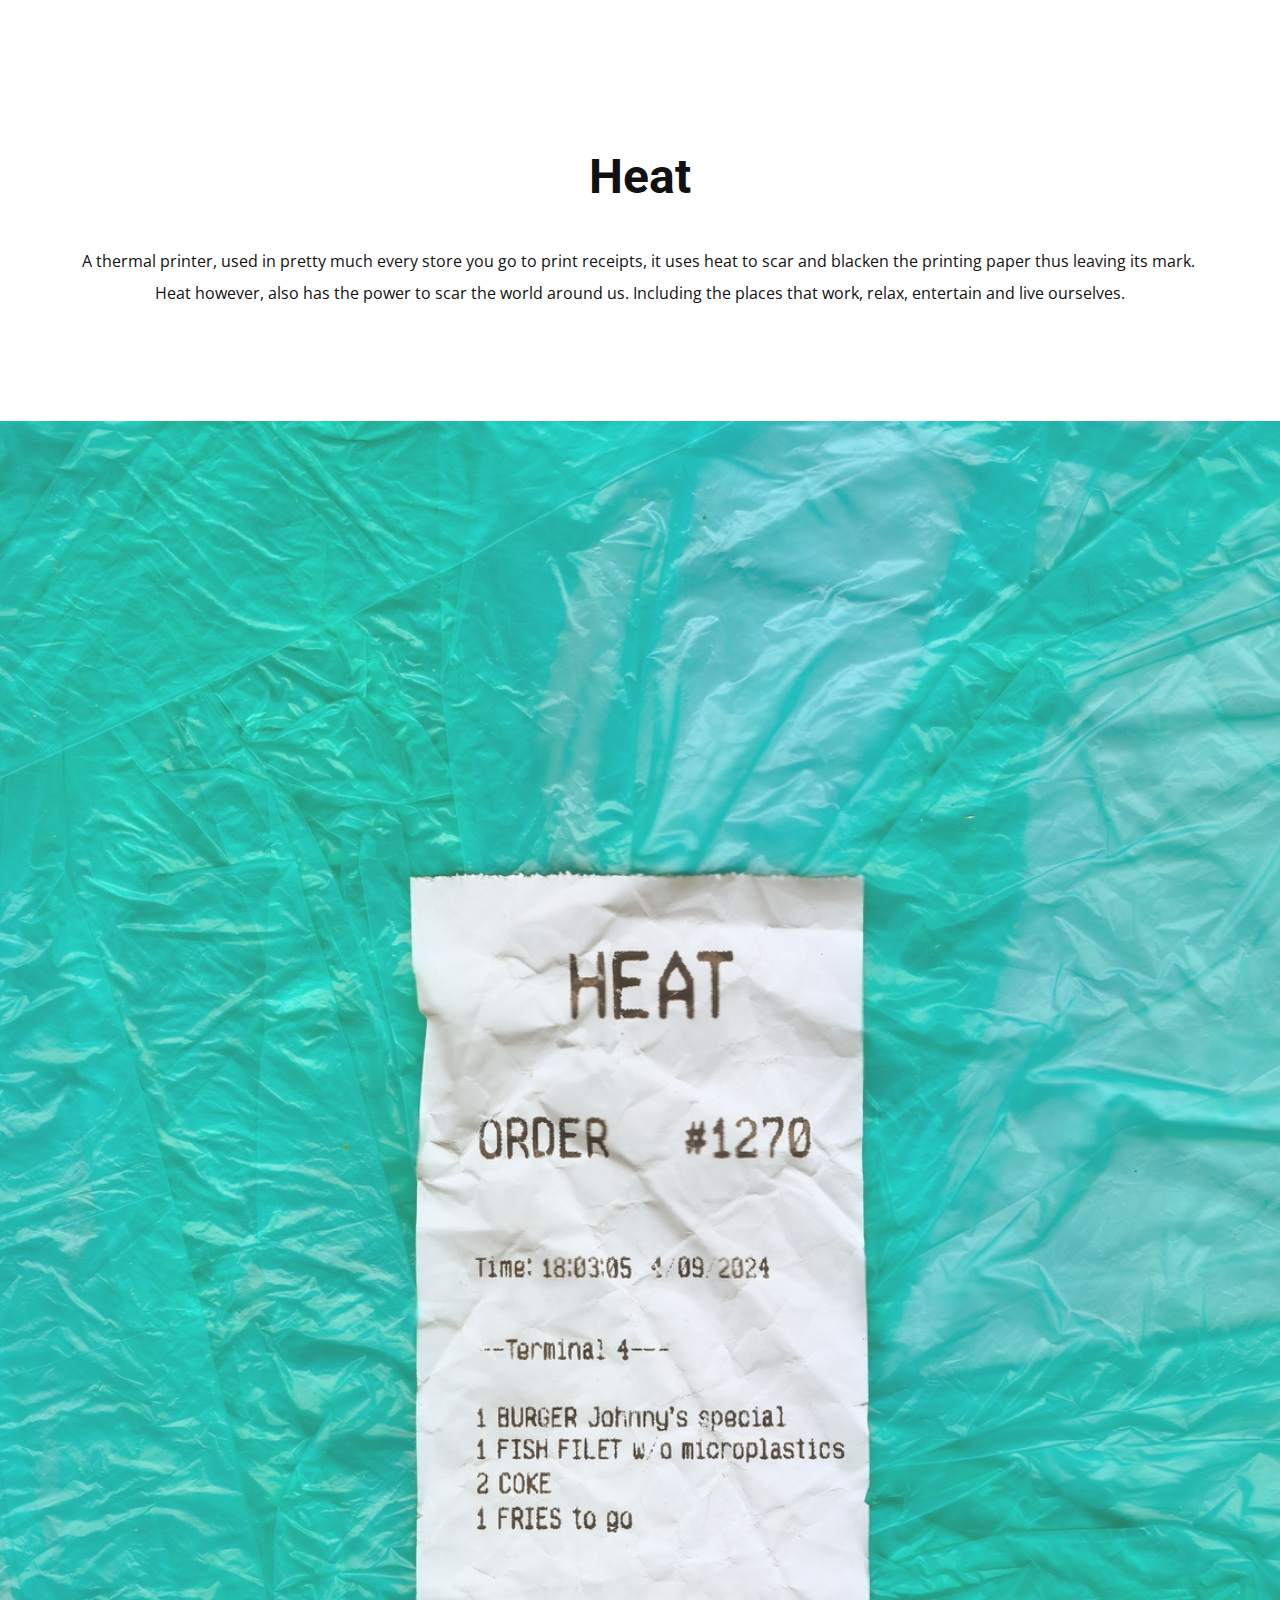
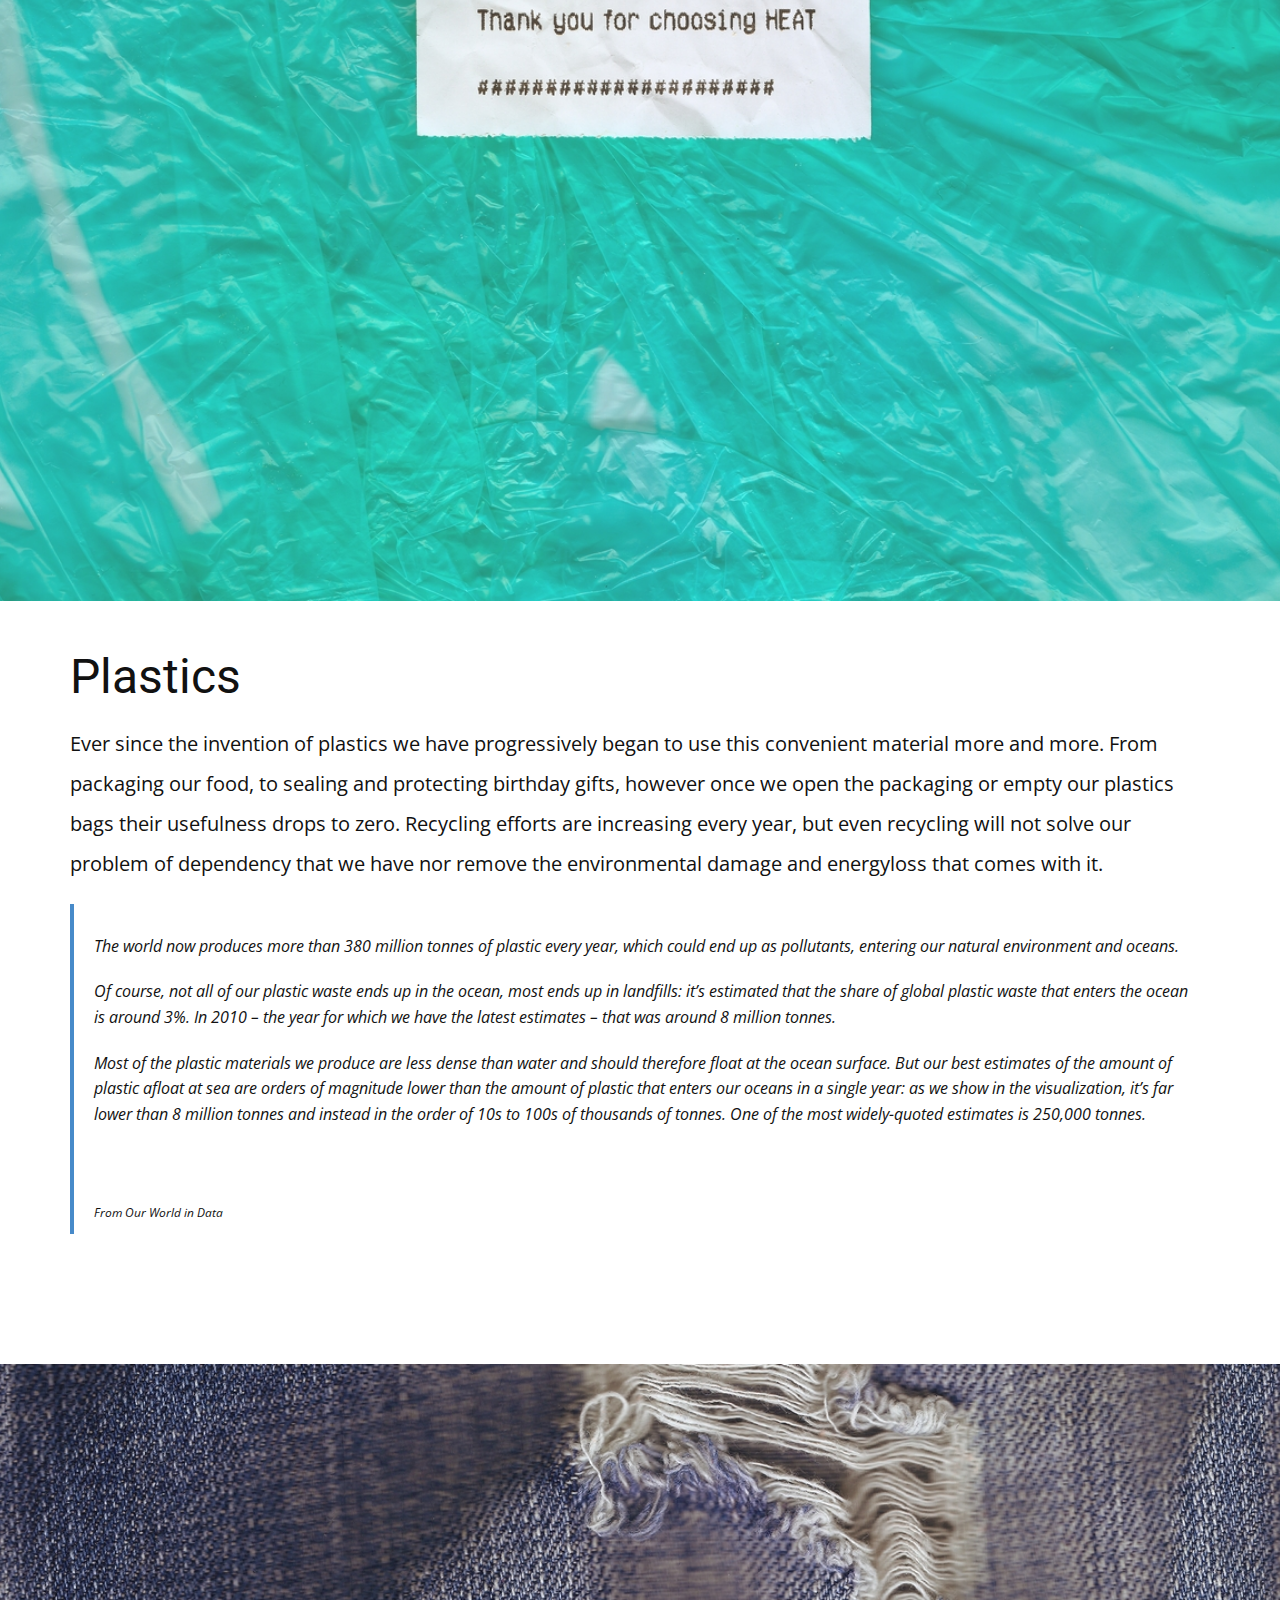
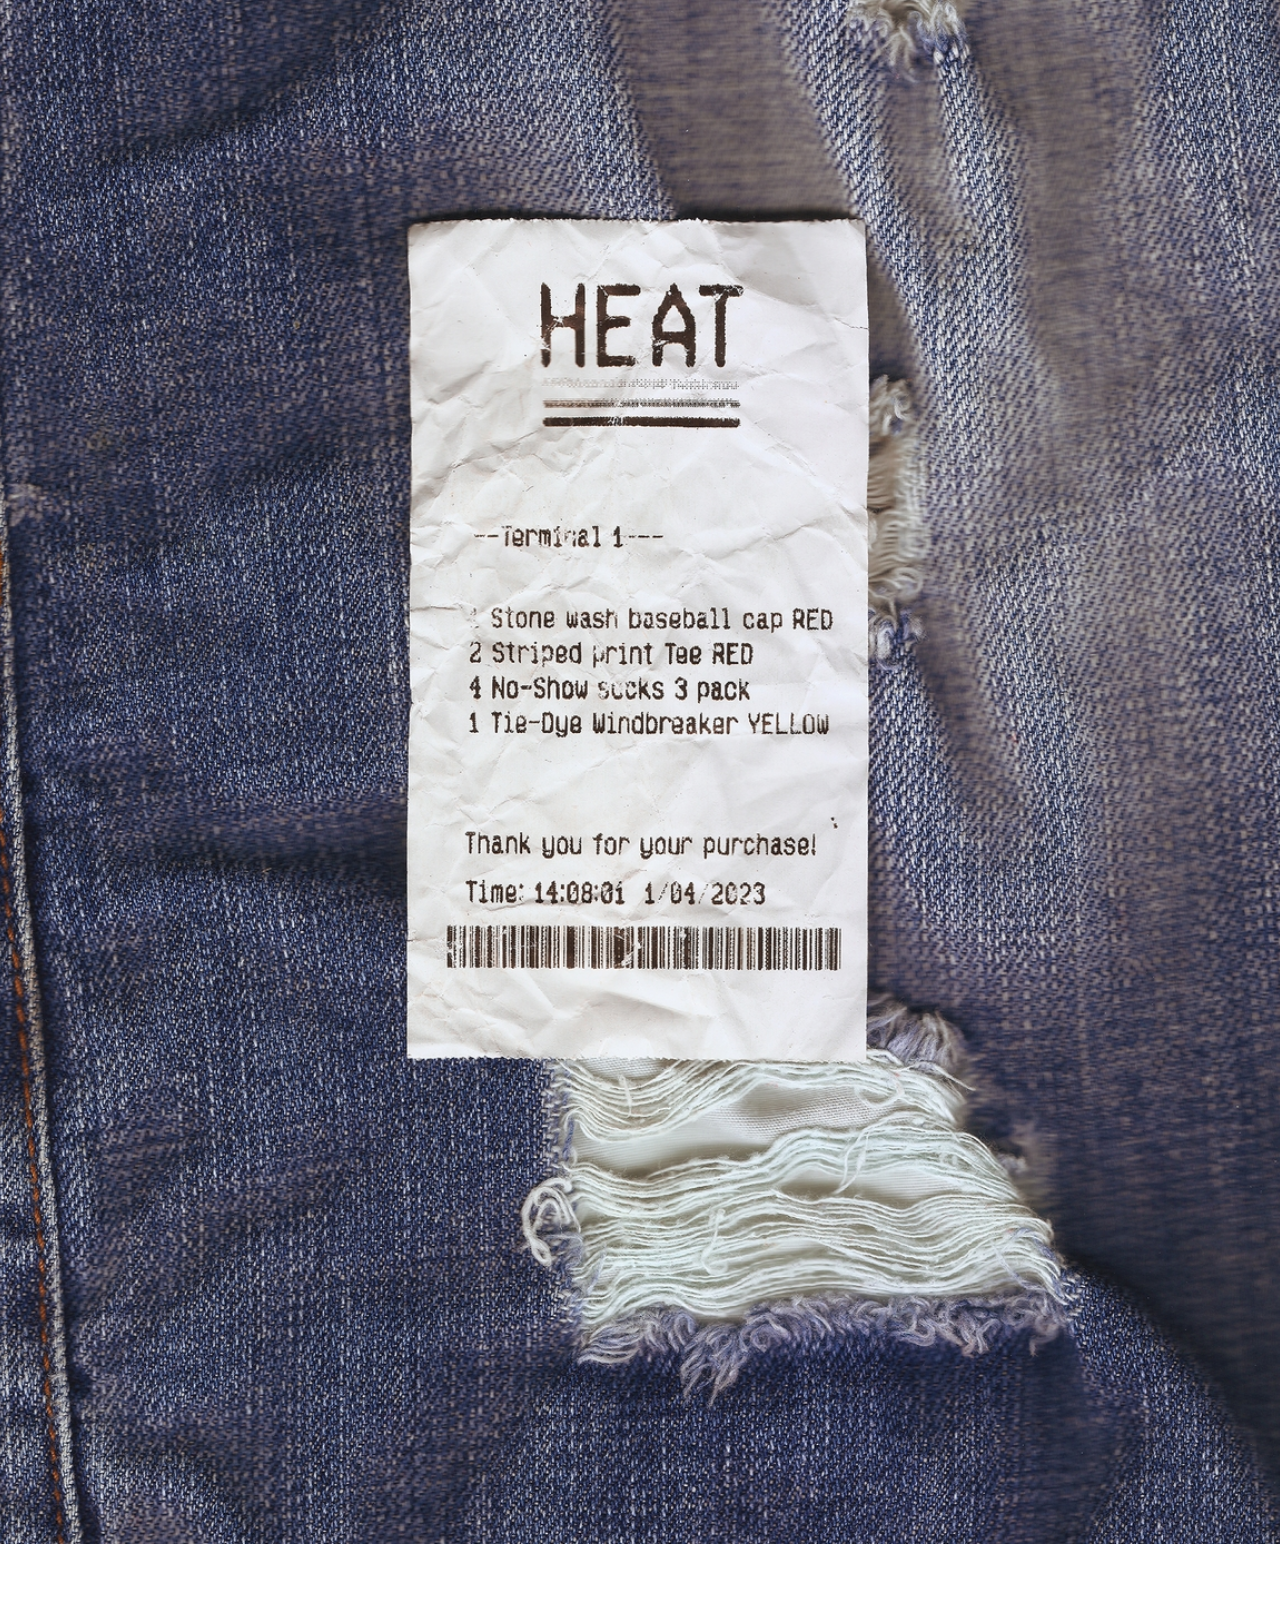
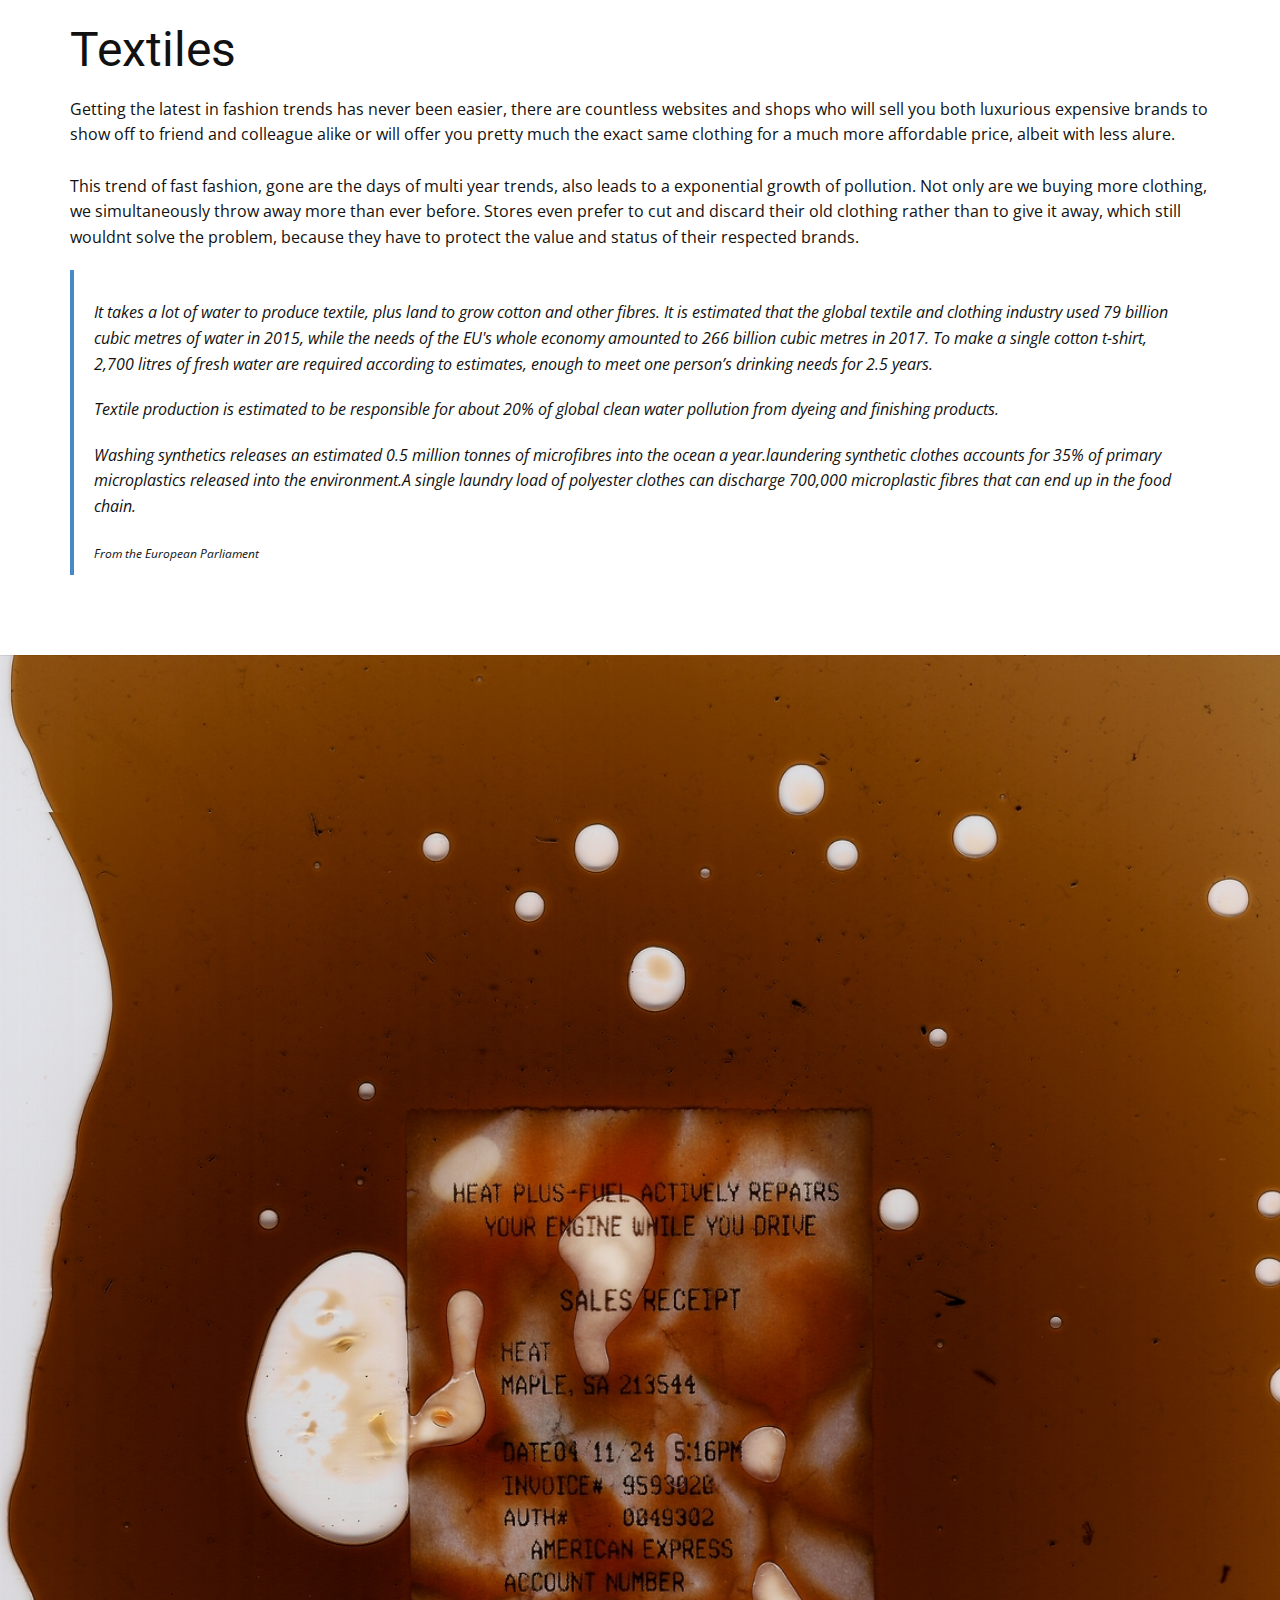
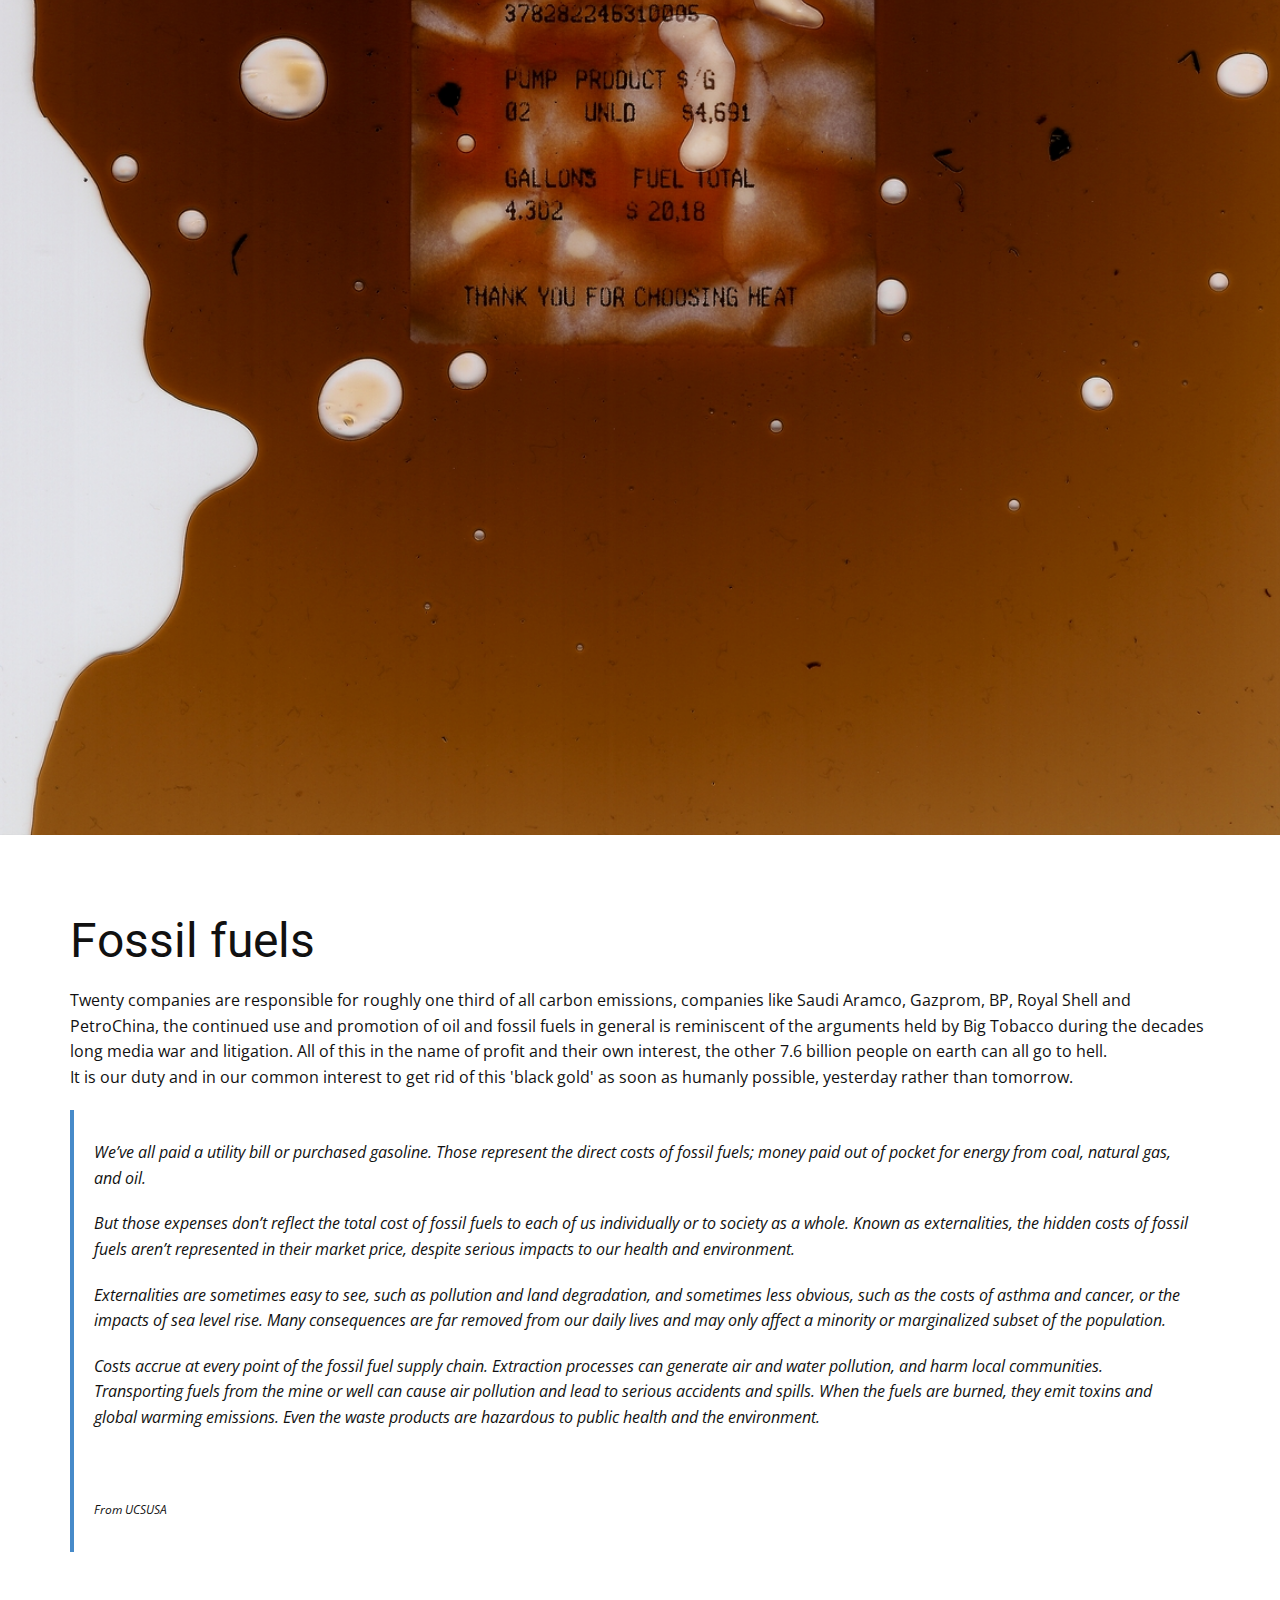
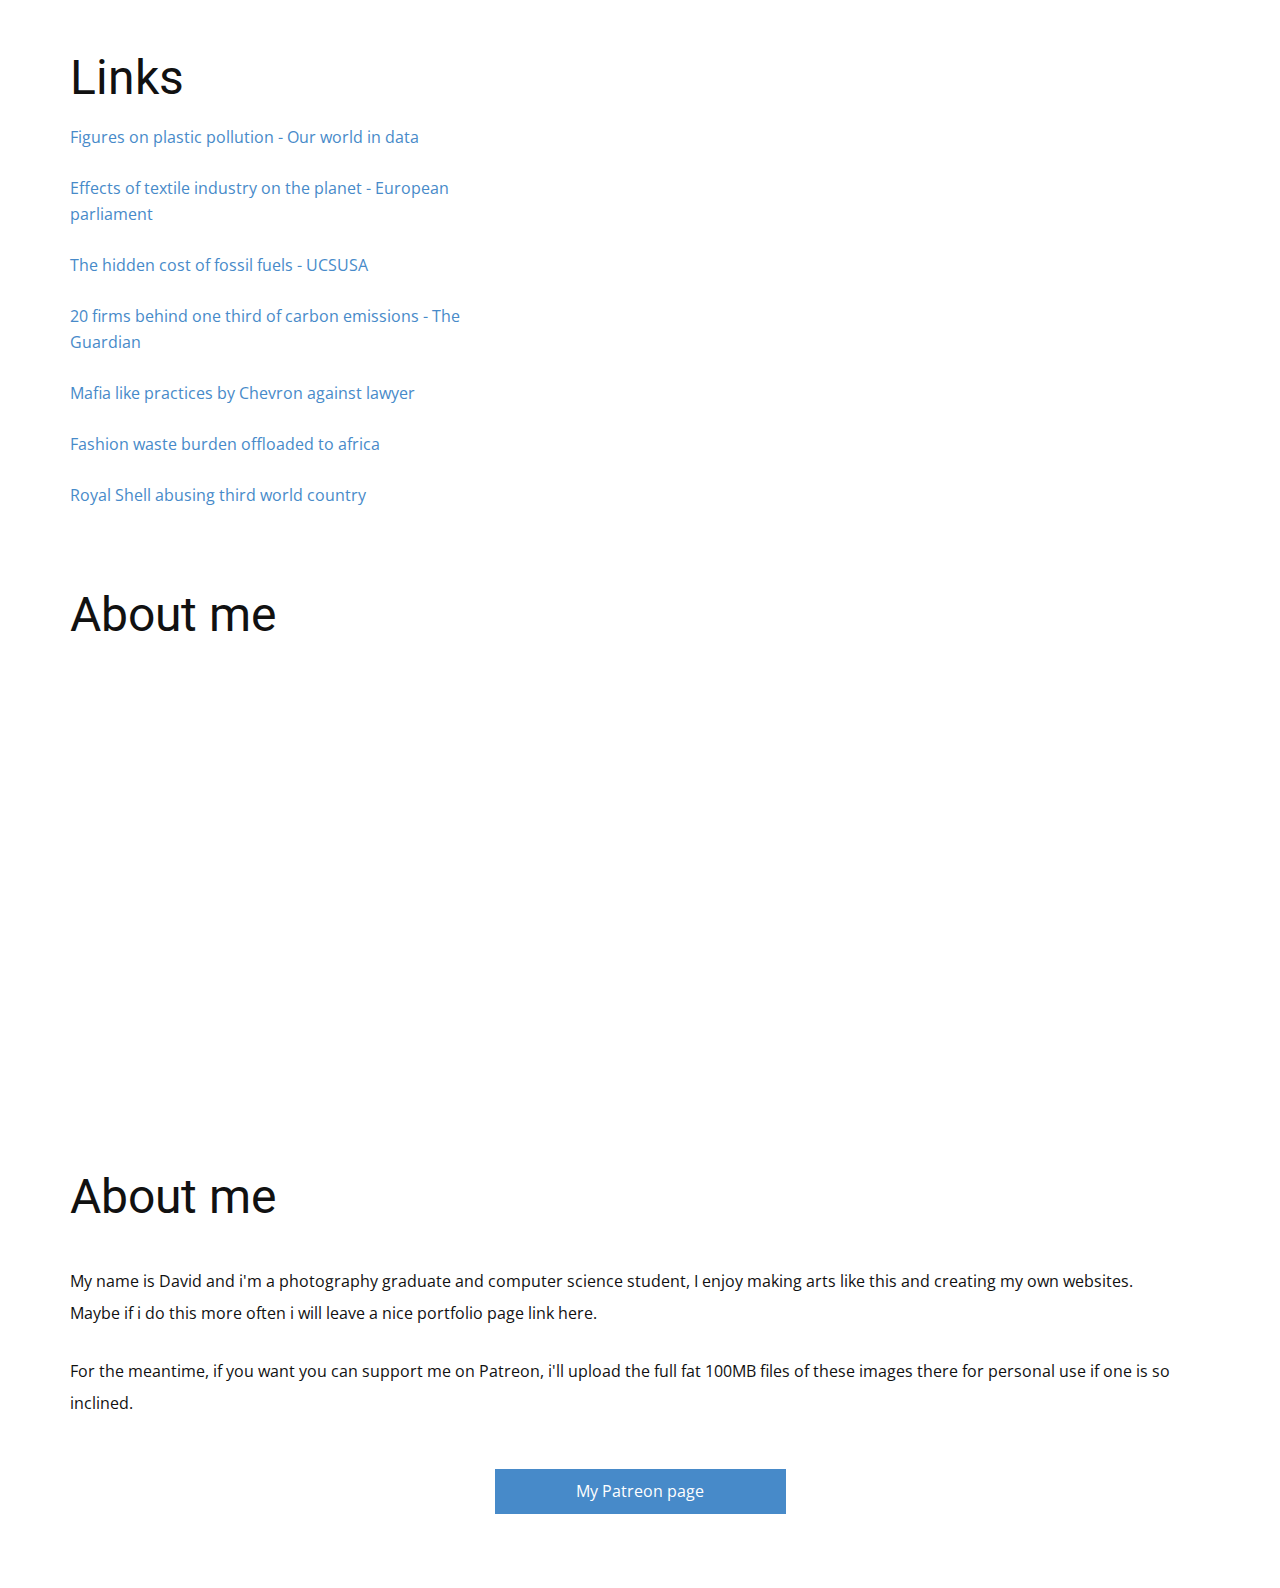
==== commit 640c4969: "added patreon" ====
--- a/Home.html
+++ b/Home.html
@@ -14,6 +14,8 @@
     <script class="u-script" type="text/javascript" src="nicepage.js" defer=""></script>
     <meta name="generator" content="Nicepage 3.14.0, nicepage.com">
     <link id="u-theme-google-font" rel="stylesheet" href="https://fonts.googleapis.com/css?family=Roboto:100,100i,300,300i,400,400i,500,500i,700,700i,900,900i|Open+Sans:300,300i,400,400i,600,600i,700,700i,800,800i">
+    
+    
     
     
     
@@ -147,6 +149,29 @@
         </p>
       </div>
     </section>
+    <section class="u-clearfix u-section-9" id="sec-c506">
+      <div class="u-clearfix u-sheet u-sheet-1">
+        <h1 class="u-text u-text-default u-text-1">About me</h1>
+      </div>
+    </section>
+    <section class="u-align-left u-clearfix u-section-10" id="sec-905a">
+      <div class="u-clearfix u-sheet u-sheet-1">
+        <div class="fr-view u-clearfix u-rich-text u-text u-text-1">
+          <h1 style="text-align: left;">
+            <span style="line-height: 2.0;">About me</span>
+          </h1>
+          <p style="text-align: left;">
+            <span style="line-height: 2.0;">My name is David and i'm a photography graduate and computer science student, I enjoy making arts like this and creating my own websites.&nbsp;</span>
+            <br>
+            <span style="line-height: 2.0;">Maybe if i do this more often i will leave a nice portfolio page link here.&nbsp;</span>
+            <br>
+            <br>
+            <span style="line-height: 2.0;">For the meantime, if you want you can support me on Patreon, i'll upload the full fat 100MB files of these images there for personal use if one is so inclined.</span>
+          </p>
+        </div>
+        <a href="https://www.patreon.com/davidgrwn" class="u-btn u-button-style u-btn-1">My Patreon page</a>
+      </div>
+    </section>
     
     
     <footer class="u-align-left u-clearfix u-footer u-footer" id="sec-5a8d"><div class="u-clearfix u-sheet u-sheet-1"></div></footer>
--- a/Home.css
+++ b/Home.css
@@ -247,4 +247,23 @@
   .u-section-8 .u-text-2 {
     margin-right: 0;
   }
+}.u-section-9 .u-sheet-1 {
+  min-height: 500px;
+}
+
+.u-section-9 .u-text-1 {
+  margin-left: 0;
+  margin-right: 0;
+  margin-bottom: 60px;
+}.u-section-10 .u-sheet-1 {
+  min-height: 504px;
+}
+
+.u-section-10 .u-text-1 {
+  margin: 60px 0 0;
+}
+
+.u-section-10 .u-btn-1 {
+  margin: 30px auto 60px;
+  padding: 10px 82px 10px 81px;
 }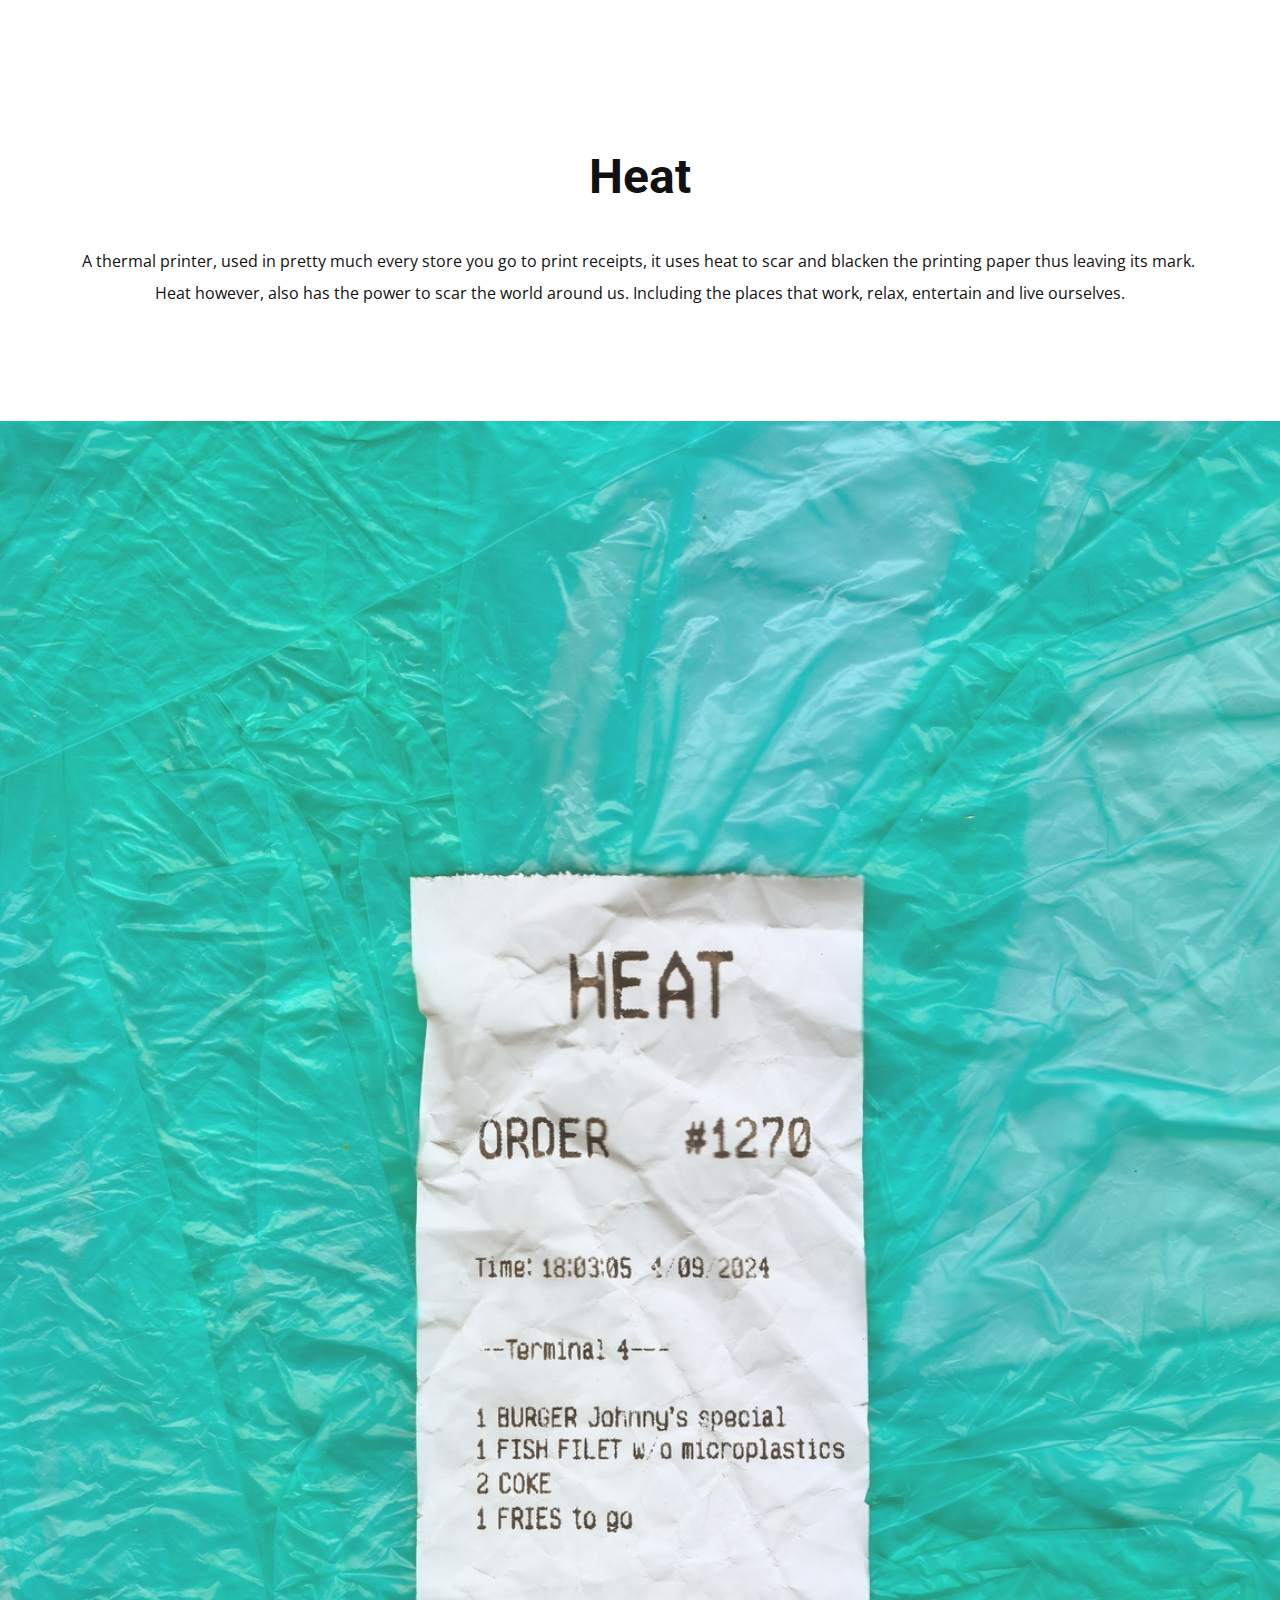
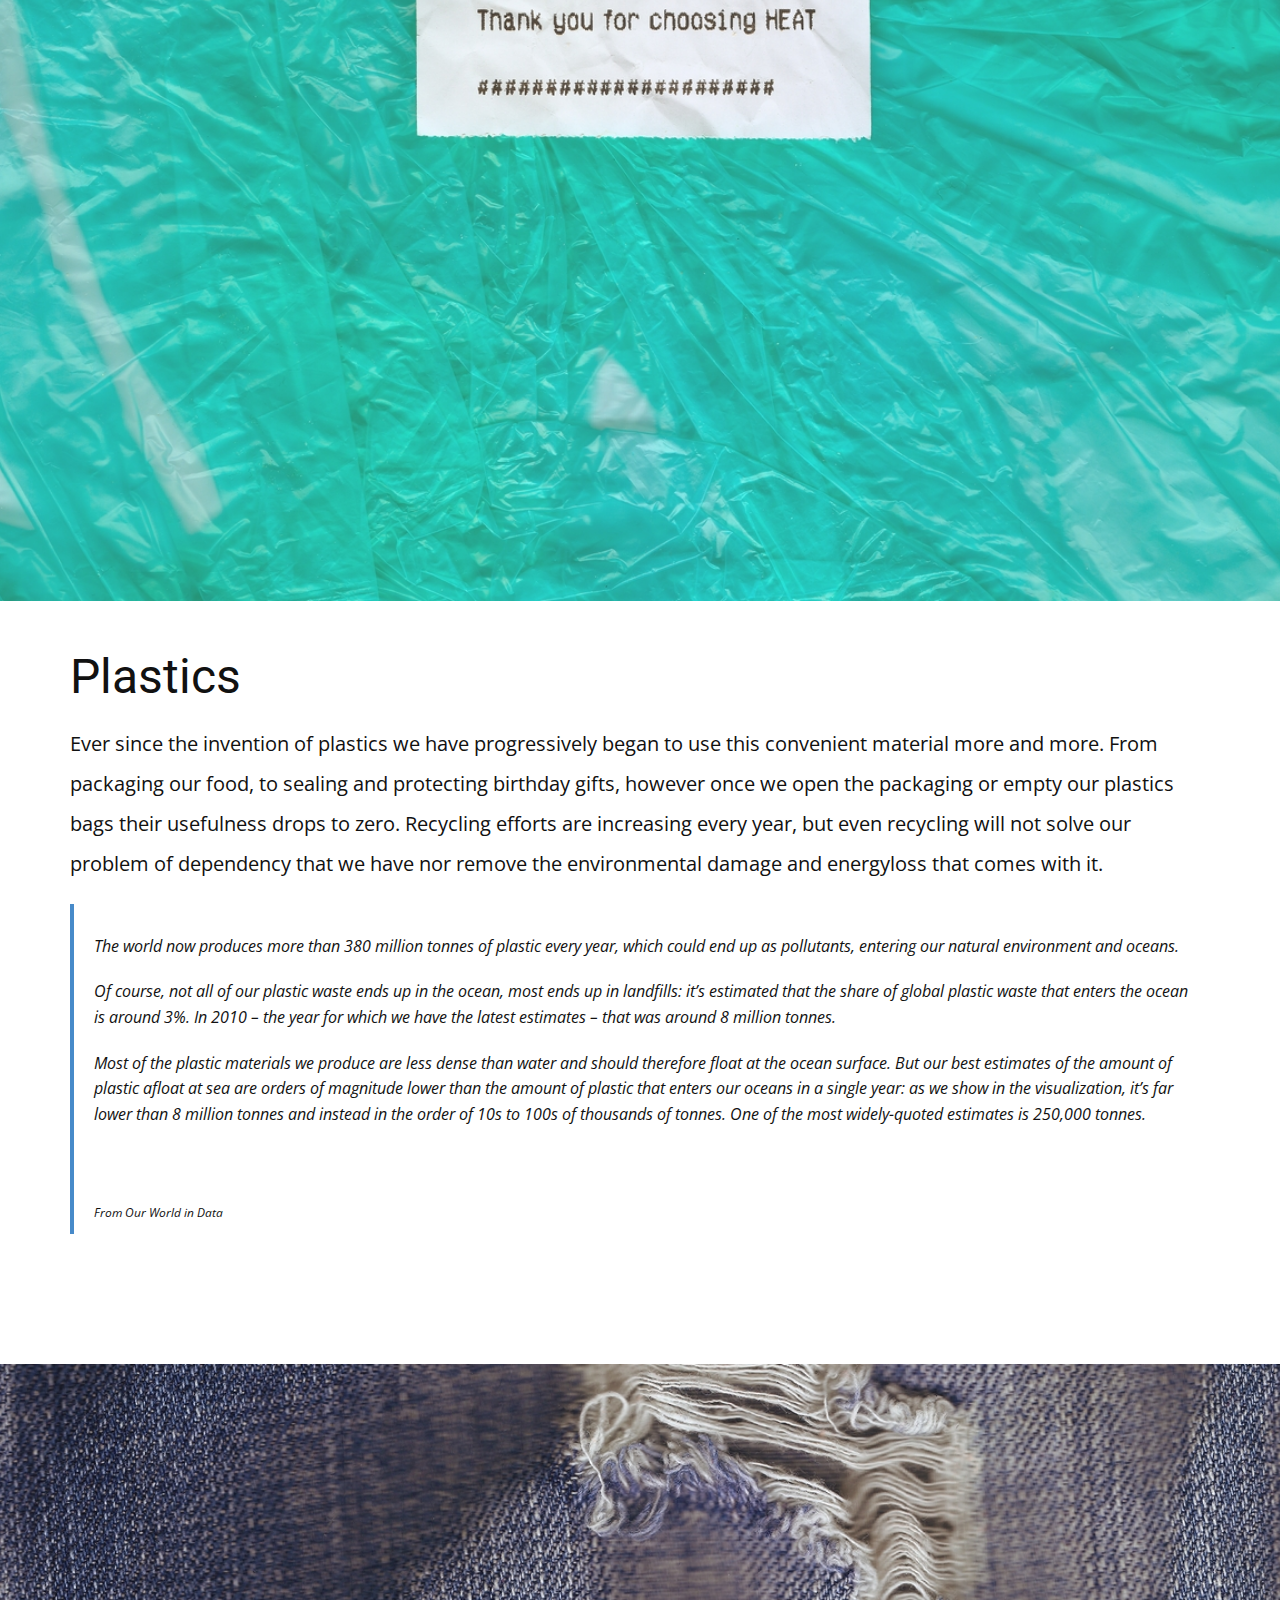
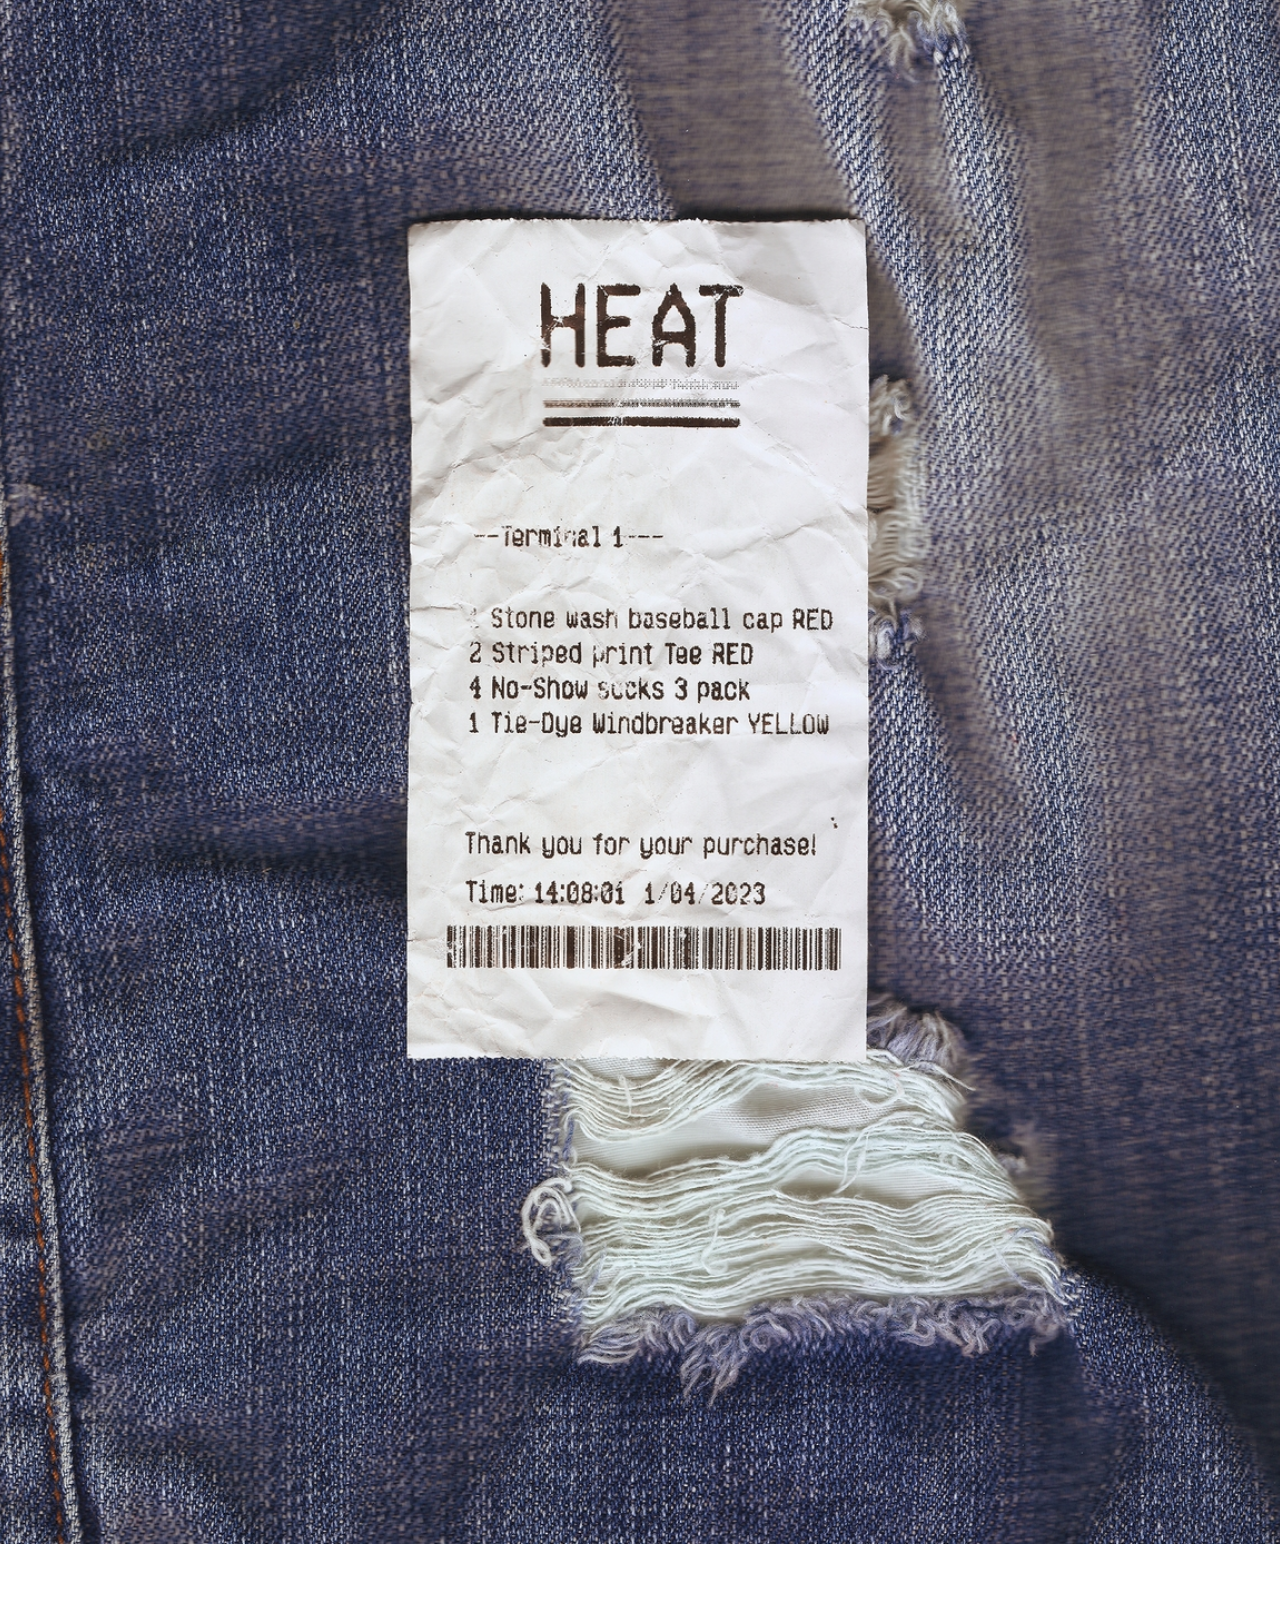
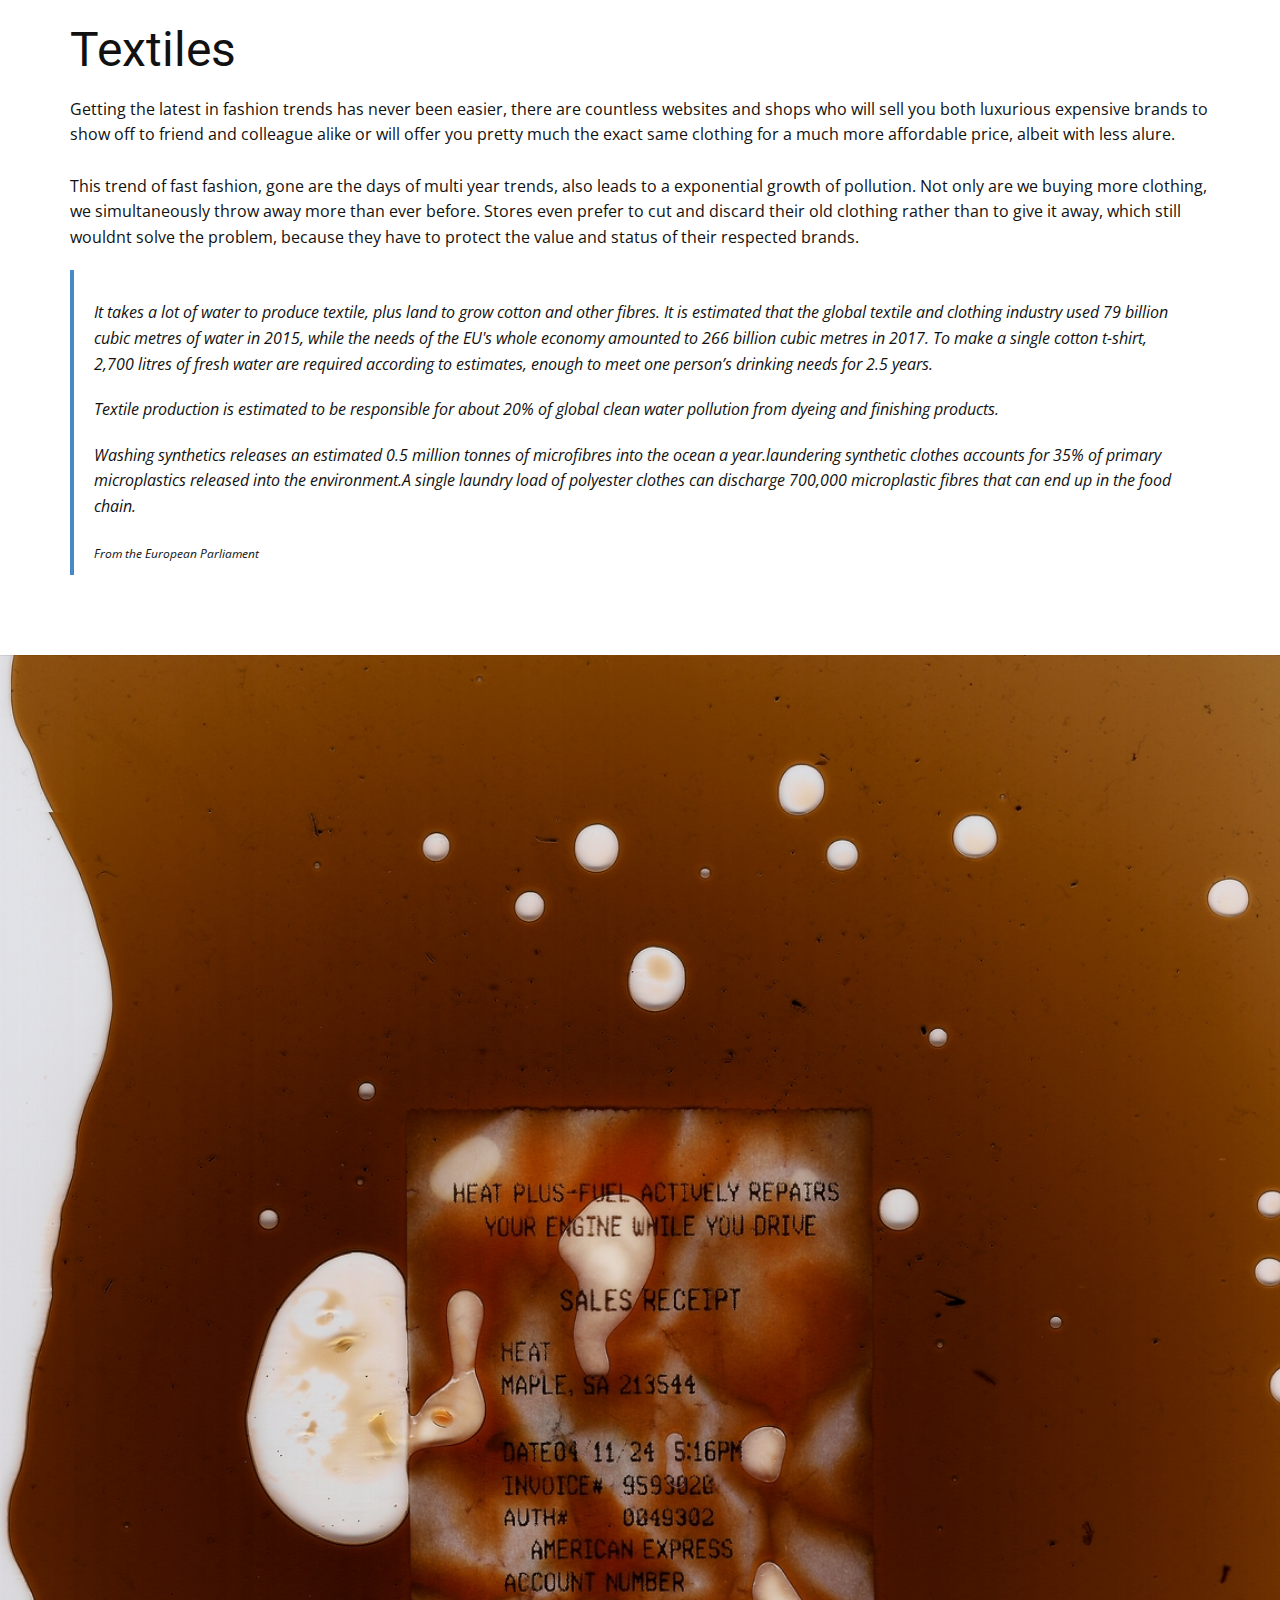
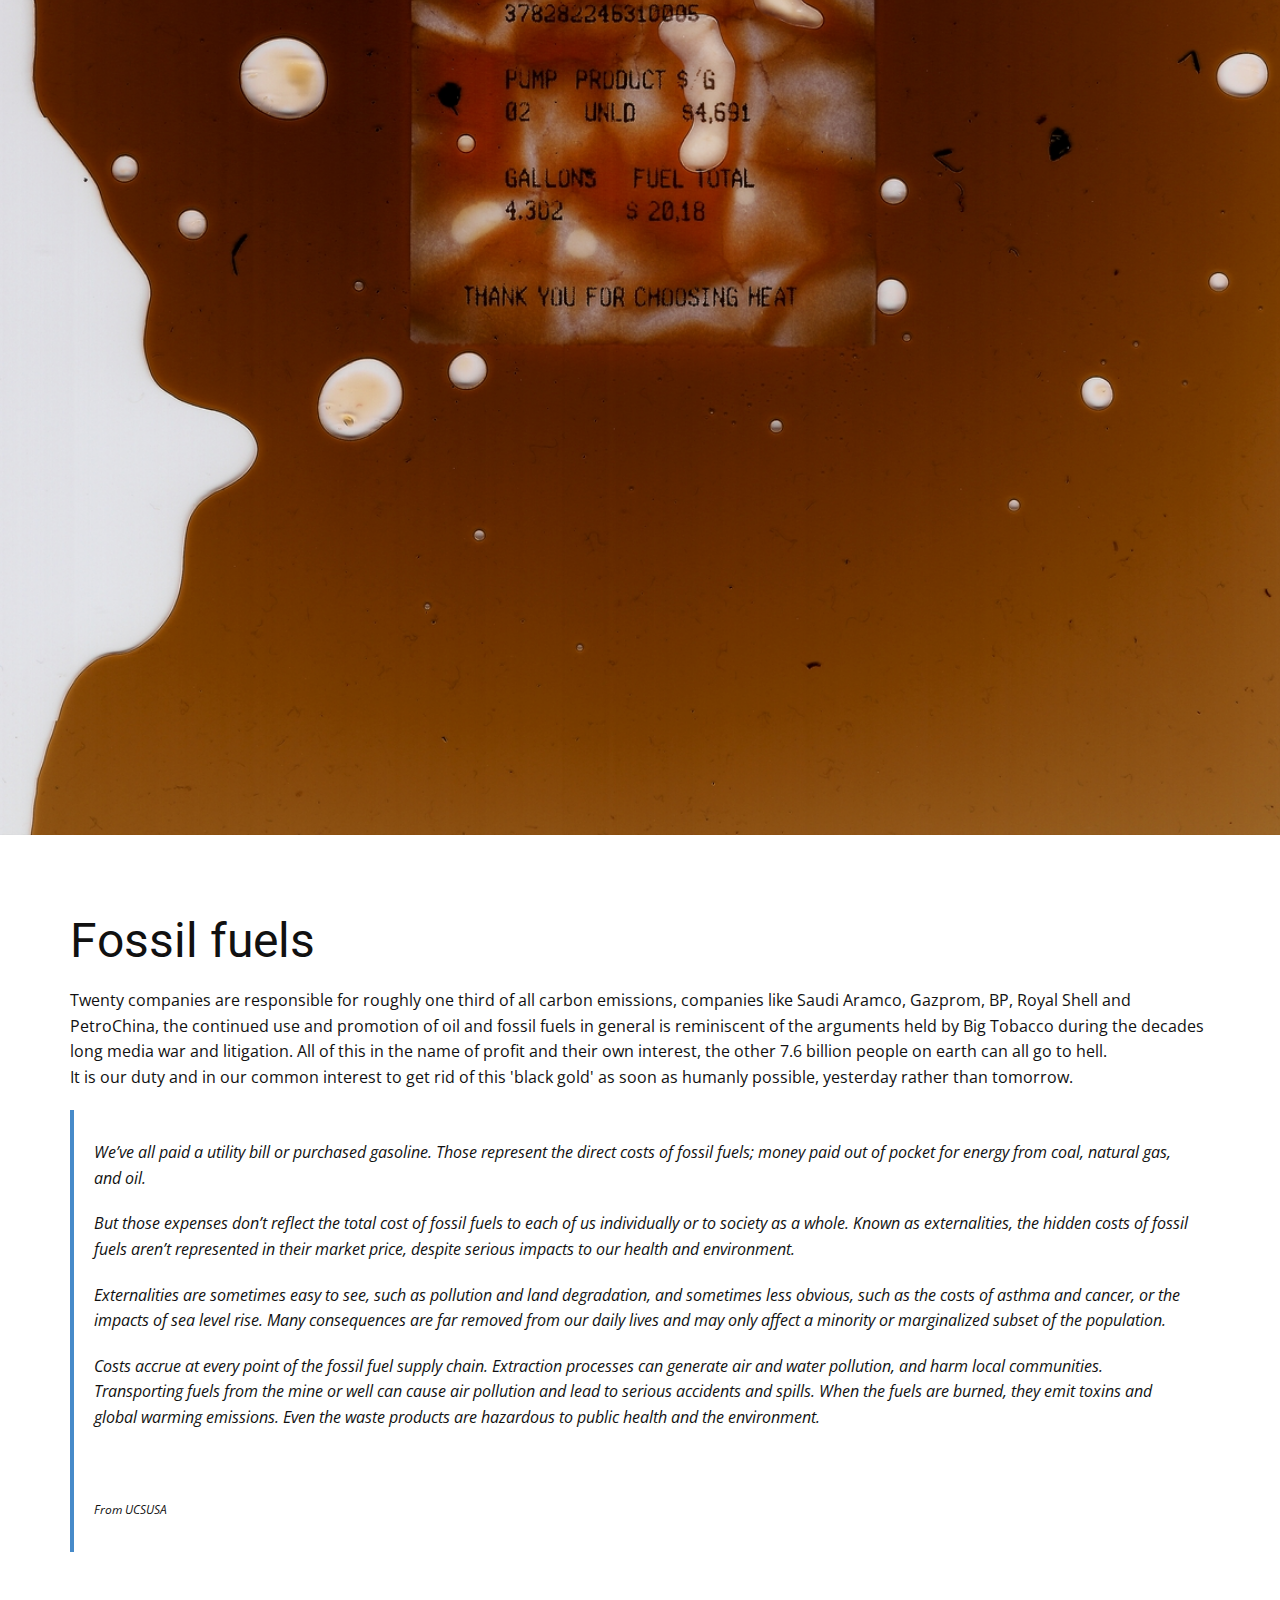
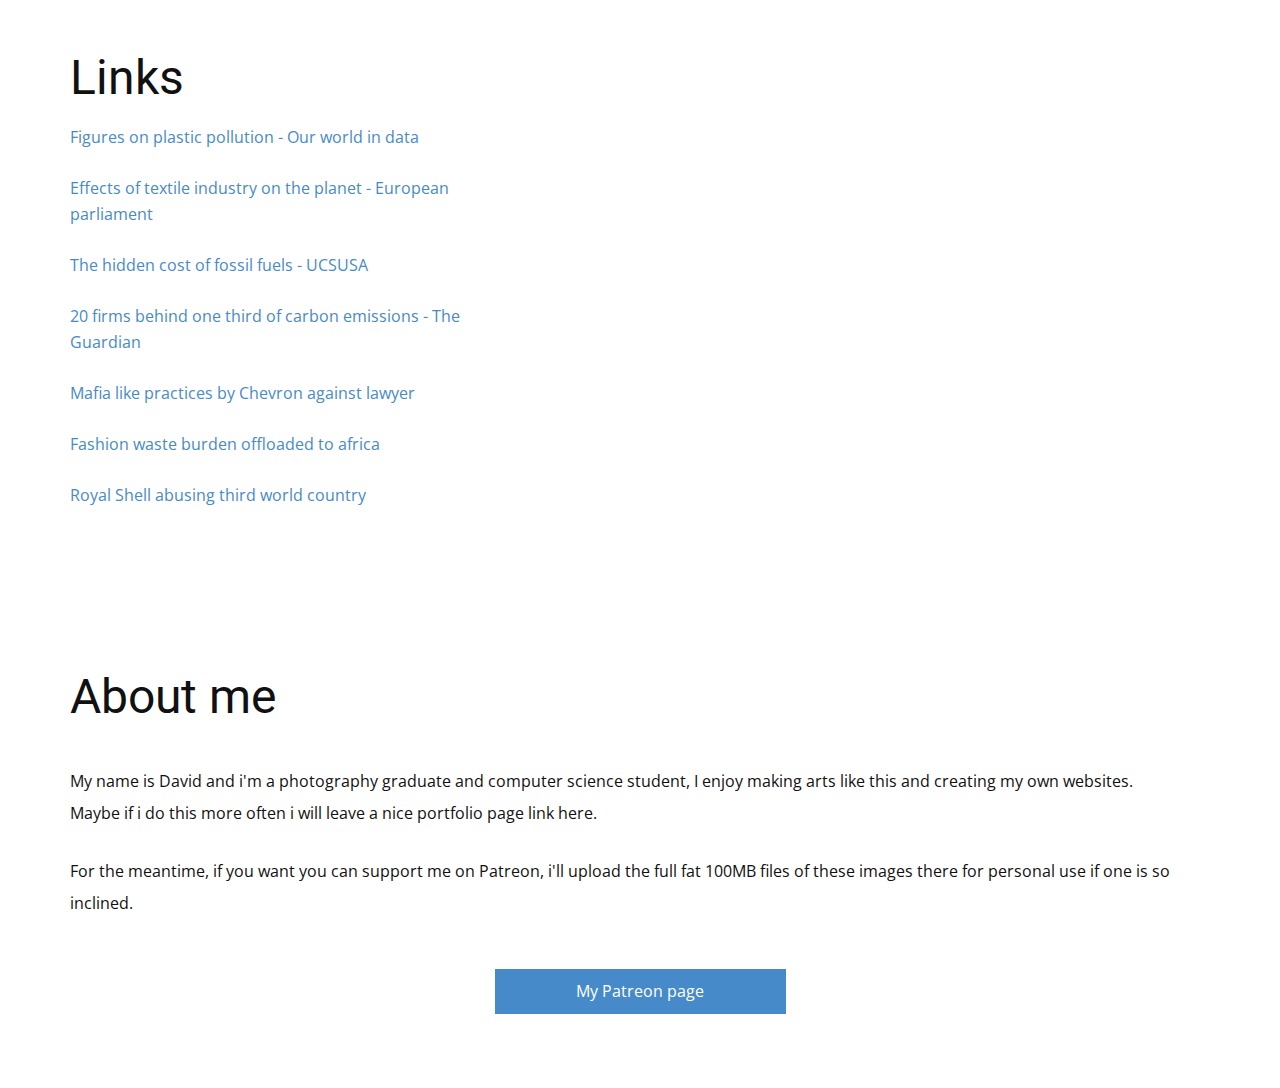
==== commit c06f74a3: "fixed mistake" ====
--- a/Home.html
+++ b/Home.html
@@ -14,7 +14,6 @@
     <script class="u-script" type="text/javascript" src="nicepage.js" defer=""></script>
     <meta name="generator" content="Nicepage 3.14.0, nicepage.com">
     <link id="u-theme-google-font" rel="stylesheet" href="https://fonts.googleapis.com/css?family=Roboto:100,100i,300,300i,400,400i,500,500i,700,700i,900,900i|Open+Sans:300,300i,400,400i,600,600i,700,700i,800,800i">
-    
     
     
     
@@ -149,12 +148,7 @@
         </p>
       </div>
     </section>
-    <section class="u-clearfix u-section-9" id="sec-c506">
-      <div class="u-clearfix u-sheet u-sheet-1">
-        <h1 class="u-text u-text-default u-text-1">About me</h1>
-      </div>
-    </section>
-    <section class="u-align-left u-clearfix u-section-10" id="sec-905a">
+    <section class="u-align-left u-clearfix u-section-9" id="sec-905a">
       <div class="u-clearfix u-sheet u-sheet-1">
         <div class="fr-view u-clearfix u-rich-text u-text u-text-1">
           <h1 style="text-align: left;">
--- a/Home.css
+++ b/Home.css
@@ -248,22 +248,14 @@
     margin-right: 0;
   }
 }.u-section-9 .u-sheet-1 {
-  min-height: 500px;
+  min-height: 504px;
 }
 
 .u-section-9 .u-text-1 {
-  margin-left: 0;
-  margin-right: 0;
-  margin-bottom: 60px;
-}.u-section-10 .u-sheet-1 {
-  min-height: 504px;
-}
-
-.u-section-10 .u-text-1 {
   margin: 60px 0 0;
 }
 
-.u-section-10 .u-btn-1 {
+.u-section-9 .u-btn-1 {
   margin: 30px auto 60px;
   padding: 10px 82px 10px 81px;
 }